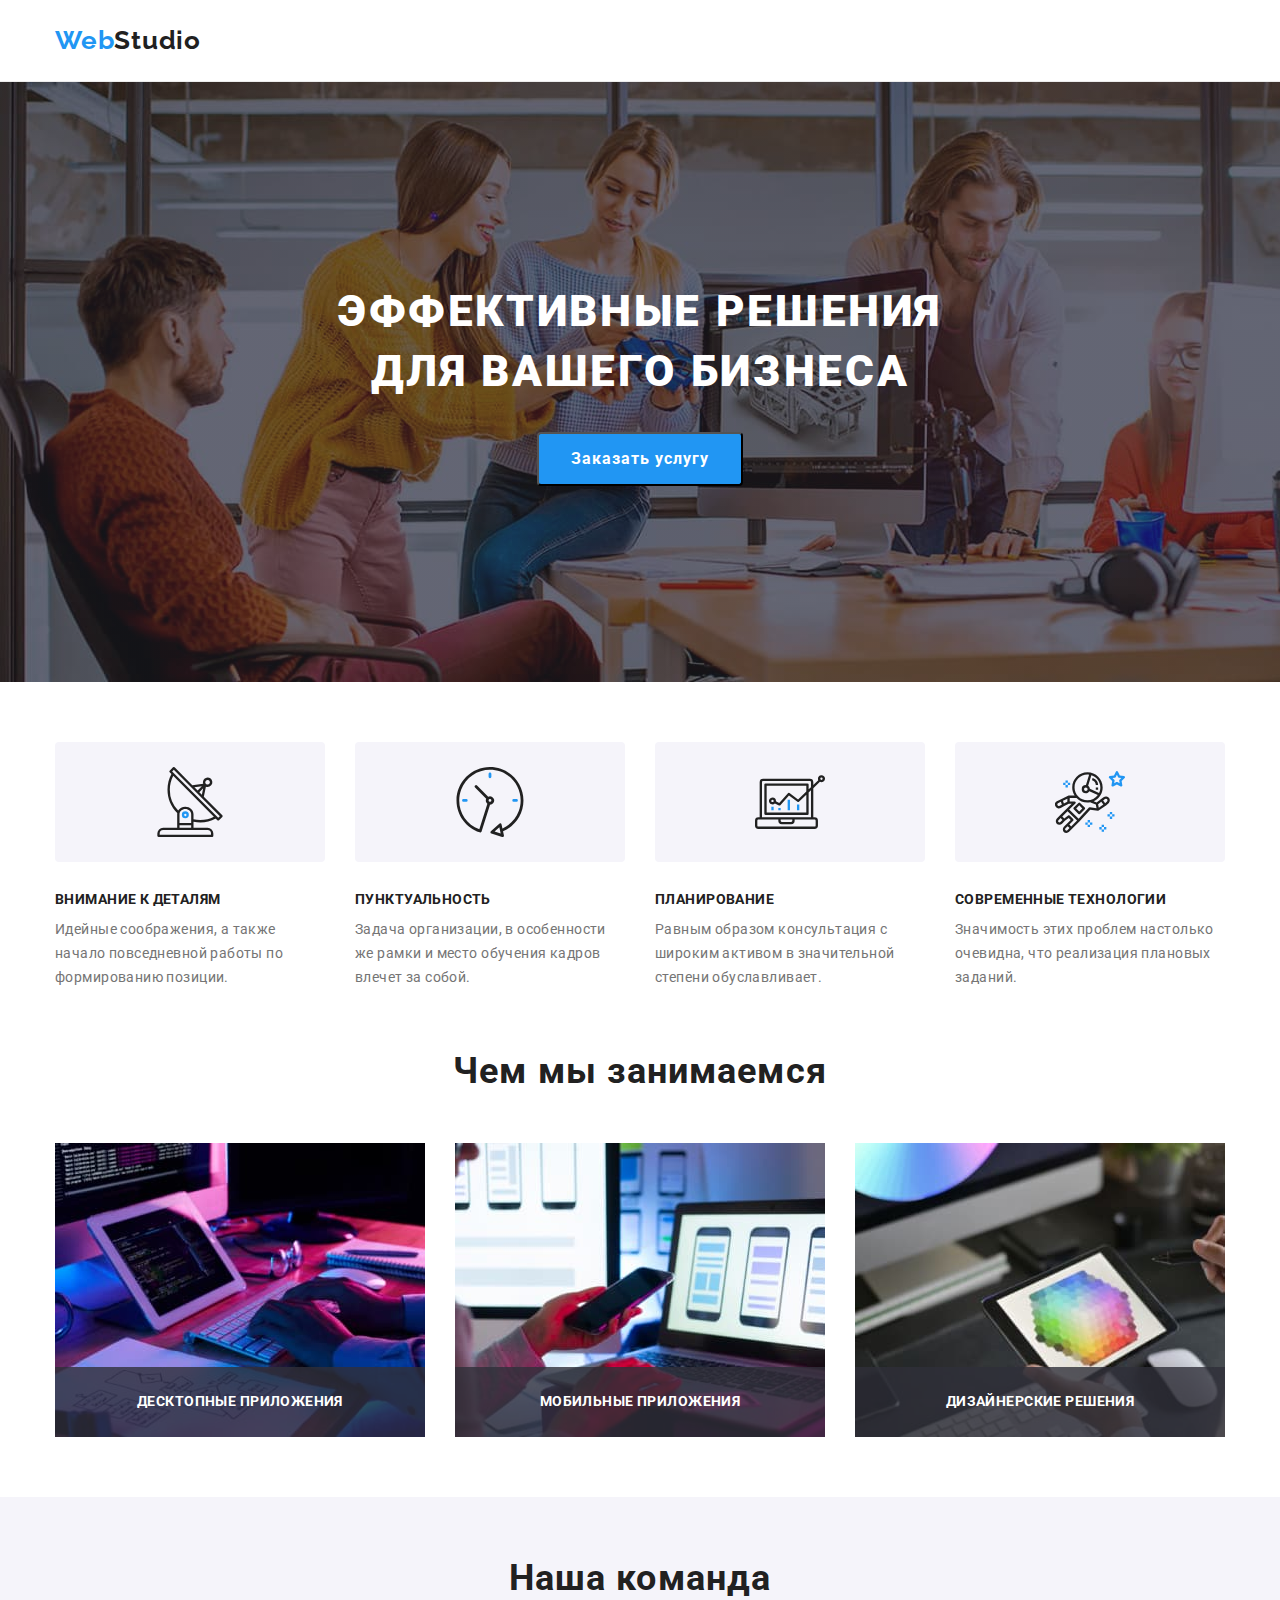
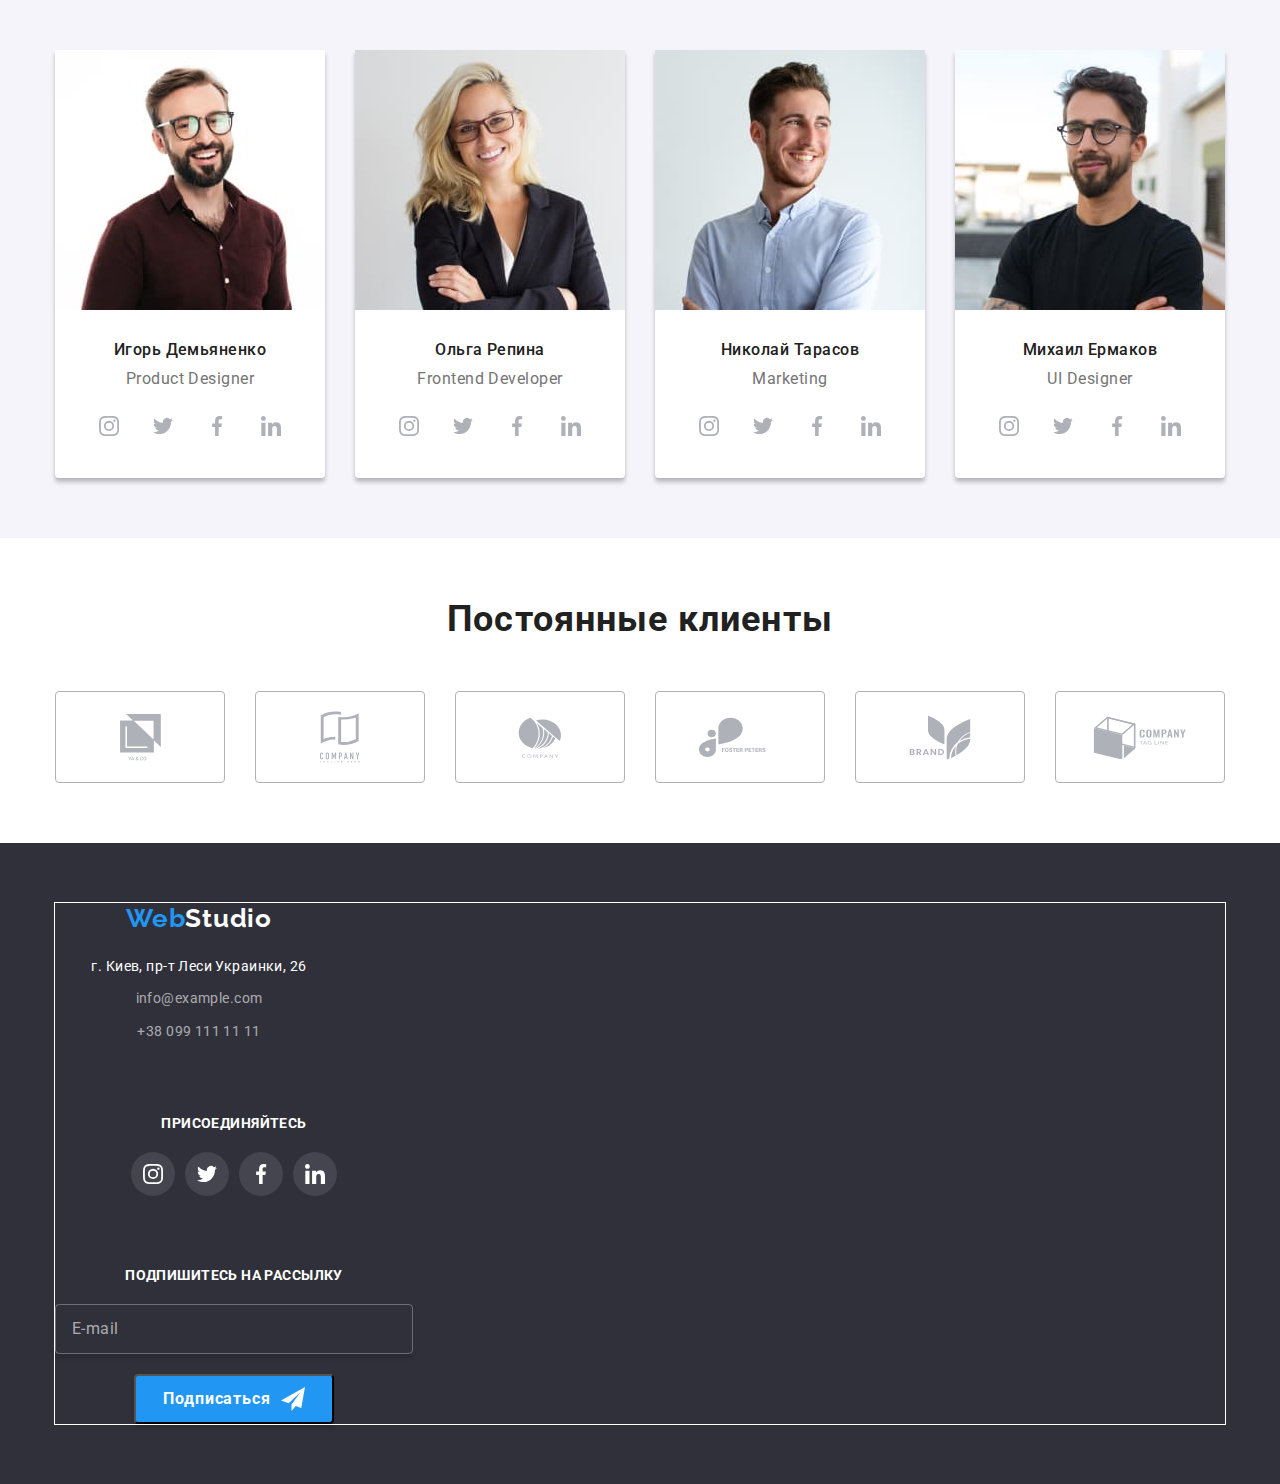
==== index.html @ e4aea71f "added mobile-first to index & modal, footer unfixed" ====
<!DOCTYPE html>
<html lang="en">

<head>
    <meta charset="UTF-8">
    <meta http-equiv="X-UA-Compatible" content="IE=edge">
    <meta name="viewport" content="width=device-width, initial-scale=1.0">
    <title>htmlcss38</title>
    <link rel="preconnect" href="https://fonts.gstatic.com">
    <link href="https://fonts.googleapis.com/css2?family=Raleway:wght@700&display=swap" rel="stylesheet">
    <link rel="preconnect" href="https://fonts.gstatic.com">
    <link href="https://fonts.googleapis.com/css2?family=Roboto:wght@400;500;700;900&display=swap" rel="stylesheet">
    <link rel="stylesheet"
        href="https://cdnjs.cloudflare.com/ajax/libs/modern-normalize/1.1.0/modern-normalize.min.css">
    <link rel="stylesheet" href="./css/main.min.css" />
</head>

<body class="pagebody">
    <!--Header-section-->
    <header class="header">
        <div class="container nav-section">
            <nav class="nav">
                <a href="" class="logo logo--header"><span class="logo--accent">Web</span>Studio</a>
                <!-- <ul class="site-nav">
                    <li class="site-nav__item"> <a href="./index.html" class="site-nav__link site-nav__link--current">Студия</a> </li>
                    <li class="site-nav__item"> <a href="./portfolio.html" class="site-nav__link">Портфолио</a> </li>
                    <li class="site-nav__item"> <a href="" class="site-nav__link">Контакты</a> </li>
                </ul> -->
            </nav>

            <!-- <ul class="head-contacts">
                <li class="head-contacts__item">
                    <a href="mailto:info@devstudio.com" class="head-contacts__link">
                        <svg class="head-contacts__icon" width="16" height="12">
                            <use href="./images/icons.svg#icon-mail"></use>
                        </svg>
                        info@devstudio.com</a>
                </li>

                <li class="head-contacts__item">
                    <a href="tel:+380961111111" class="head-contacts__link">
                        <svg class="head-contacts__icon" width="10" height="16">
                            <use href="./images/icons.svg#icon-smartphone"></use>
                        </svg>
                        +38 096 111 11 11</a>
                </li>
            </ul> -->
        </div>
    </header>

    <main>
        <!--Hero-section-->
        <section class="">
            <div class="hero">
                <div class="hero__overlay">
                    <div class="hero__content">
                        <h1 class="hero__title">Эффективные решения для вашего бизнеса</h1>
                        <button type="button" class="cursors hero__btn" data-modal-open>Заказать услугу</button>
                    </div>
                </div>
            </div>
        </section>

        <!-- Backdrop & Modal -->
        <div class="backdrop is-hidden" data-modal>
            <div class="modal">
                <button type="button" class="modal__btn-close cursors" atl="Close" data-modal-close>
                    <svg class="modal__icon-close" width="11" height="11">
                        <use href="./images/icons.svg#icon-close"></use>
                    </svg>
                </button>

                <form class="form">
                    <h3 class="form__title">Оставьте свои данные, мы вам перезвоним</h3>
                    
                    <div class="form__field">
                        <label for="name" class="form__label">Имя</label>
                        <div class="form__input-box">
                            <input type="text" class="form__input" name="name" id="name" />
                            <svg class="form__icon" width="18" height="18">
                                <use href="./images/icons.svg#person-black"></use>
                            </svg>
                        </div>
                    </div>
                    
                    <div class="form__field">
                        <label for="tel" class="form__label">Телефон</label>
                        <div class="form__input-box">
                            <input type="tel" class="form__input" name="tel" id="tel" />
                            <svg class="form__icon" width="18" height="18">
                                <use href="./images/icons.svg#phone-black"></use>
                            </svg>
                        </div>
                    </div>
                    
                    <div class="form__field">
                        <label for="mail" class="form__label">Почта</label>
                        <div class="form__input-box">
                            <input type="email" class="form__input" name="mail" id="mail" />
                            <svg class="form__icon" width="18" height="18">
                                <use href="./images/icons.svg#email-black"></use>
                            </svg>
                        </div> 
                    </div>

                    <div class="form__field">
                        <label for="comment" class="form__label">Комментарий</label>
                        <textarea name="comment" id="comment" class="form__comment-area" placeholder="Введите текст"></textarea>
                    </div>

                    
                    <label class="policy">
                        <input class="policy__checkbox" type="checkbox" name="agree">
                        <span class="policy__icon"></span>
                        <span>Соглашаюсь с рассылкой и принимаю</span>&nbsp;
                        <a href="" class="policy__link">Условия договора</a>
                    </label>
                    
                    
                    <button type="submit" class="form__btn-submit cursors">Отправить</button>
                </form>

            </div>
        </div>

        <!--Features-section-->
        <section class="section">
            <div class="container">
                <ul class="feature__list">

                    <li class="feature__item">
                        <div class="feature__pic">
                            <svg class="feature__icon">
                                <use href="./images/icons.svg#icon-antenna"></use>
                            </svg>
                        </div>
                        <div class="feature__content">
                            <h3 class="feature__title">Внимание к деталям</h3>
                            <p class="feature__text">Идейные соображения, а также начало повседневной работы по формированию
                                позиции.</p>
                        </div>
                    </li>

                    <li class="feature__item">
                        <div class="feature__pic">
                            <svg class="feature__icon">
                                <use href="./images/icons.svg#icon-clock"></use>
                            </svg>
                        </div>
                        <div class="feature__content">
                            <h3 class="feature__title">Пунктуальность</h3>
                            <p class="feature__text">Задача организации, в особенности же рамки и место обучения кадров влечет за
                                собой.</p>
                        </div>
                    </li>

                    <li class="feature__item">
                        <div class="feature__pic">
                            <svg class="feature__icon">
                                <use href="./images/icons.svg#icon-diagram"></use>
                            </svg>
                        </div>
                        <div class="feature__content">
                            <h3 class="feature__title">Планирование</h3>
                            <p class="feature__text">Равным образом консультация с широким активом в значительной степени
                                обуславливает.</p>
                        </div>
                    </li>

                    <li class="feature__item">
                        <div class="feature__pic">
                            <svg class="feature__icon">
                                <use href="./images/icons.svg#icon-astronaut"></use>
                            </svg>
                        </div>
                        <div class="feature__content">
                            <h3 class="feature__title">Современные технологии</h3>
                            <p class="feature__text">Значимость этих проблем настолько очевидна, что реализация плановых заданий.
                            </p>
                        </div>
                    </li>

                </ul>
            </div>
        </section>

        <!--Services-list-->
        <section class="section services__box">

            <div class="container">
                <h2 class="services__title">Чем мы занимаемся</h2>
                <ul class="services__list">

                    <li class="services__item">
                        <a href="" class="services__link">
                            <article class="services__card">
                                <div class="services__thumb cursors">
                                    <img src="./images/sq-service-1.jpg" alt="service-1" width="370" height="294" />
                                    <p class="services__label">Десктопные приложения</p>
                                </div>
                            </article>
                        </a>
                    </li>

                    <li class="services__item">
                        <a href="" class="services__link">
                            <article class="services__card">
                                <div class="services__thumb">
                                    <img src="./images/sq-service-2.jpg" alt="service-2" width="370" height="294" />
                                    <p class="services__label">Мобильные приложения</p>
                                </div>
                            </article>
                        </a>
                    </li>

                    <li class="services__item">
                        <a href="" class="services__link">
                            <article class="services__card">
                                <div class="services__thumb">
                                    <img src="./images/sq-service-3.jpg" alt="service-3" width="370" height="294" />
                                    <p class="services__label">Дизайнерские решения</p>
                                </div>
                            </article>
                        </a>
                    </li>

                </ul>
            </div>

        </section>

        <!--Our-team-section-->
        <section class="section team__box">

            <div class="container">
                <h2 class="team__title">Наша команда</h2>

                <ul class="team__list">

                    <li class="team__card">
                        <article class="team__article">
                            <div class="team__thumb">
                                <img src="./images/sq-i-demyanenko.jpg" alt="ihor-demyanenko" />
                            </div>

                            <div class="team__content">
                                <h3 class="team__worker-name">Игорь Демьяненко</h3>
                                <p class="team__worker-function">Product Designer</p>
                            </div>

                            <ul class="team__social">
                                <li class="team__social-item">
                                    <a href="" class="team__social-link">
                                        <svg class="team__social-icon">
                                            <use href="./images/icons.svg#icon-instagram"></use>
                                        </svg>
                                    </a>
                                </li>
                                <li class="team__social-item">
                                    <a href="" class="team__social-link">
                                        <svg class="team__social-icon">
                                            <use href="./images/icons.svg#icon-twitter"></use>
                                        </svg>
                                    </a>
                                </li>
                                <li class="team__social-item">
                                    <a href="" class="team__social-link">
                                        <svg class="team__social-icon">
                                            <use href="./images/icons.svg#icon-facebook"></use>
                                        </svg>
                                    </a>
                                </li>
                                <li class="team__social-item">
                                    <a href="" class="team__social-link">
                                        <svg class="team__social-icon">
                                            <use href="./images/icons.svg#icon-linkedin"></use>
                                        </svg>
                                    </a>
                                </li>
                            </ul>

                        </article>
                    </li>

                    <li class="team__card">
                        <article class="team__article">
                            <div class="team__thumb">
                                <img src="./images/sq-o-repyna.jpg" alt="olha-repyna"/>
                            </div>

                            <div class="team__content">
                                <h3 class="team__worker-name">Ольга Репина</h3>
                                <p class="team__worker-function">Frontend Developer</p>
                            </div>

                            <ul class="team__social">
                                <li class="team__social-item">
                                    <a href="" class="team__social-link">
                                        <svg class="team__social-icon">
                                            <use href="./images/icons.svg#icon-instagram"></use>
                                        </svg>
                                    </a>
                                </li>
                                <li class="team__social-item">
                                    <a href="" class="team__social-link">
                                        <svg class="team__social-icon">
                                            <use href="./images/icons.svg#icon-twitter"></use>
                                        </svg>
                                    </a>
                                </li>
                                <li class="team__social-item">
                                    <a href="" class="team__social-link">
                                        <svg class="team__social-icon">
                                            <use href="./images/icons.svg#icon-facebook"></use>
                                        </svg>
                                    </a>
                                </li>
                                <li class="team__social-item">
                                    <a href="" class="team__social-link">
                                        <svg class="team__social-icon">
                                            <use href="./images/icons.svg#icon-linkedin"></use>
                                        </svg>
                                    </a>
                                </li>
                            </ul>

                        </article>
                    </li>

                    <li class="team__card">
                        <article class="team__article">
                            <div class="team__thumb">
                                <img src="./images/sq-n-tarasov.jpg" alt="nikolay-tarasov"/>
                            </div>

                            <div class="team__content">
                                <h3 class="team__worker-name">Николай Тарасов</h3>
                                <p class="team__worker-function">Marketing</p>
                            </div>

                            <ul class="team__social">
                                <li class="team__social-item">
                                    <a href="" class="team__social-link">
                                        <svg class="team__social-icon">
                                            <use href="./images/icons.svg#icon-instagram"></use>
                                        </svg>
                                    </a>
                                </li>
                                <li class="team__social-item">
                                    <a href="" class="team__social-link">
                                        <svg class="team__social-icon">
                                            <use href="./images/icons.svg#icon-twitter"></use>
                                        </svg>
                                    </a>
                                </li>
                                <li class="team__social-item">
                                    <a href="" class="team__social-link">
                                        <svg class="team__social-icon">
                                            <use href="./images/icons.svg#icon-facebook"></use>
                                        </svg>
                                    </a>
                                </li>
                                <li class="team__social-item">
                                    <a href="" class="team__social-link">
                                        <svg class="team__social-icon">
                                            <use href="./images/icons.svg#icon-linkedin"></use>
                                        </svg>
                                    </a>
                                </li>
                            </ul>

                        </article>
                    </li>

                    <li class="team__card">
                        <article class="team__article">
                            <div class="team__thumb">
                                <img src="./images/sq-m-yermakov.jpg" alt="mikhail-yermakov"/>
                            </div>

                            <div class="team__content">
                                <h3 class="team__worker-name">Михаил Ермаков</h3>
                                <p class="team__worker-function">UI Designer</p>
                            </div>
                            <ul class="team__social">
                                <li class="team__social-item">
                                    <a href="" class="team__social-link">
                                        <svg class="team__social-icon">
                                            <use href="./images/icons.svg#icon-instagram"></use>
                                        </svg>
                                    </a>
                                </li>
                                <li class="team__social-item">
                                    <a href="" class="team__social-link">
                                        <svg class="team__social-icon">
                                            <use href="./images/icons.svg#icon-twitter"></use>
                                        </svg>
                                    </a>
                                </li>
                                <li class="team__social-item">
                                    <a href="" class="team__social-link">
                                        <svg class="team__social-icon">
                                            <use href="./images/icons.svg#icon-facebook"></use>
                                        </svg>
                                    </a>
                                </li>
                                <li class="team__social-item">
                                    <a href="" class="team__social-link">
                                        <svg class="team__social-icon">
                                            <use href="./images/icons.svg#icon-linkedin"></use>
                                        </svg>
                                    </a>
                                </li>
                            </ul>
                        </article>
                    </li>
                </ul>
            </div>

        </section>

        <!--Regular customers-->
        <section class="section">
            <div class="container">

                <h2 class="customers__title">Постоянные клиенты</h2>

                <ul class="customers">
                    <li class="customers__item">
                        <a href="" class="cursors customers__link">
                            <svg class="customers__icon" width="41" height="46.7">
                                <use href="./images/icons.svg#icon-client1"></use>
                            </svg>
                        </a>

                    </li>

                    <li class="customers__item">
                        <a href="" class="cursors customers__link">
                            <svg class="customers__icon" width="40" height="52">
                                <use href="./images/icons.svg#icon-client2"></use>
                            </svg>
                        </a>
                    </li>

                    <li class="customers__item">
                        <a href="" class="cursors customers__link">
                            <svg class="customers__icon" width="43.46" height="41.18">
                                <use href="./images/icons.svg#icon-client3"></use>
                            </svg>
                        </a>
                    </li>

                    <li class="customers__item">
                        <a href="" class="cursors customers__link">
                            <svg class="customers__icon" width="84.44" height="40.62">
                                <use href="./images/icons.svg#icon-client4"></use>
                            </svg>
                        </a>
                    </li>

                    <li class="customers__item">
                        <a href="" class="cursors customers__link">
                            <svg class="customers__icon" width="62.54" height="45.43">
                                <use href="./images/icons.svg#icon-client5"></use>
                            </svg>
                        </a>
                    </li>

                    <li class="customers__item">
                        <a href="" class="cursors customers__link">
                            <svg class="customers__icon" width="93.79" height="43.93">
                                <use href="./images/icons.svg#icon-client6"></use>
                            </svg>
                        </a>
                    </li>

                </ul>

            </div>
        </section>
    </main>

    <!--Footer-section-->
    <footer class="footer">

        <div class="container">
            <div class="footer__flex">

                <div class="footer__tablet-box">
                    <div class="footer__tablet-upper-box">
                        <div class="footer__flex-column first-column">
                            <a href="" class="logo logo--footer"><span class="logo--accent">Web</span>Studio</a>
                    
                            <!--Contact-information-->
                            <a href="">
                                <address class="first-column__item footer__link">г. Киев, пр-т Леси Украинки, 26</address>
                            </a>
                            <a href="mailto:info@example.com"
                                class="first-column__item footer__link footer__link--grey">info@example.com</a>
                            <a href="tel:+380991111111" class="first-column__item footer__link footer__link--grey">+38 099 111 11 11</a>
                        </div>
                    
                        <!--Join us-->
                        <div class="footer__flex-column join-us__box">
                    
                            <h3 class="join-us__title">Присоединяйтесь</h3>
                    
                            <ul class="join-us">
                                <li class="join-us__item">
                                    <a href="" class="join-us__link">
                                        <svg class="join-us__icon" width="20" height="20">
                                            <use href="./images/icons.svg#icon-instagram"></use>
                                        </svg>
                                    </a>
                                </li>
                                <li class="join-us__item">
                                    <a href="" class="join-us__link">
                                        <svg class="join-us__icon" width="20" height="20">
                                            <use href="./images/icons.svg#icon-twitter"></use>
                                        </svg>
                                    </a>
                                </li>
                                <li class="join-us__item">
                                    <a href="" class="join-us__link">
                                        <svg class="join-us__icon" width="20" height="20">
                                            <use href="./images/icons.svg#icon-facebook"></use>
                                        </svg>
                                    </a>
                                </li>
                                <li class="join-us__item">
                                    <a href="" class="join-us__link">
                                        <svg class="join-us__icon" width="20" height="20">
                                            <use href="./images/icons.svg#icon-linkedin"></use>
                                        </svg>
                                    </a>
                                </li>
                            </ul>
                        </div>
                    
                    </div>
                    <!--Subscribe-->
                    <div class="footer__flex-column subscribe__box">
                    
                        <h3 class="subscribe__title">Подпишитесь на рассылку</h3>
                    
                        <div class="subscribe__list">
                            <input type="email" class="subscribe__input" name="mail" id="mail" placeholder="E-mail" />
                            <button class="subscribe__btn cursors">
                                Подписаться
                                <svg class="subscribe__icon" width="24" height="24">
                                    <use href="./images/icons.svg#send"></use>
                                </svg>
                            </button>
                        </div>
                    
                    </div>
                </div>
                
            </div>

        </div>

    </footer>

    <script src="./modal.js"></script>
</body>

</html>
---- css/main.min.css ----
h1,h2,h3,p{margin:0;-webkit-user-select:none;-moz-user-select:none;-ms-user-select:none;user-select:none}a{text-decoration:none}ul{padding:0;margin:0;list-style:none}img{display:block;width:100%;height:auto}.pagebody{font-family:Roboto, sans-serif;background-color:#fff;color:#757575;margin:0 auto}.cursors{cursor:pointer}.container{padding:0 15px;margin:0 auto}@media screen and (min-width: 480px){.container{width:480px}}@media screen and (min-width: 768px){.container{width:768px}}@media screen and (min-width: 1200px){.container{width:1200px}}.section{padding:60px 0}.header{background-color:#fff;border-bottom:1px solid #ececec}.nav-section,.nav,.site-nav,.head_contacts{display:-webkit-box;display:-ms-flexbox;display:flex;-webkit-box-align:center;-ms-flex-align:center;align-items:center}.site-nav{margin-left:93px}.site-nav__item:not(:last-child){margin-right:50px}.site-nav__link{display:block;padding-top:32px;padding-bottom:32px;color:#212121;font-style:normal;font-weight:500;font-size:14px;line-height:1.14;letter-spacing:0.02em;text-decoration:none;-webkit-transition-property:color;transition-property:color;-webkit-transition-duration:250ms;transition-duration:250ms;-webkit-transition-timing-function:cubic-bezier(0.4, 0, 0.2, 1);transition-timing-function:cubic-bezier(0.4, 0, 0.2, 1)}.site-nav__link:hover,.site-nav__link:focus{color:#2196f3}.site-nav__link--current{position:relative;color:#2196f3}.site-nav__link--current::after{position:absolute;bottom:-3px;content:"";display:block;width:100%;height:4px;border-radius:2px;-webkit-box-shadow:0px 4px 4px rgba(0,0,0,0.25);box-shadow:0px 4px 4px rgba(0,0,0,0.25);background:#2196f3}.head-contacts{display:-webkit-box;display:-ms-flexbox;display:flex;-webkit-box-align:center;-ms-flex-align:center;align-items:center;margin:0 0 0 auto;padding:0}.head-contacts__item:not(:first-child){margin-left:50px}.head-contacts__link{display:block;padding-top:32px;padding-bottom:32px;border:0;font-style:normal;font-weight:500;font-size:14px;line-height:1.14;letter-spacing:0.02em;text-decoration:none;background-color:#fff;color:#757575;-webkit-transition-property:color;transition-property:color;-webkit-transition-duration:250ms;transition-duration:250ms;-webkit-transition-timing-function:cubic-bezier(0.4, 0, 0.2, 1);transition-timing-function:cubic-bezier(0.4, 0, 0.2, 1)}.head-contacts__link:hover,.head-contacts__link:focus{color:#2196f3}.head-contacts__icon{display:inline-block;fill:currentColor;margin-right:10px}.footer{padding-top:60px;padding-bottom:60px;background-color:#2f303a}.footer__flex{outline:1px solid white;display:-webkit-box;display:-ms-flexbox;display:flex;text-align:center}@media screen and (max-width: 767px){.footer__flex{-webkit-box-orient:vertical;-webkit-box-direction:normal;-ms-flex-direction:column;flex-direction:column}}@media screen and (min-width: 1200px){.footer__flex-column:first-child{margin-right:70px}}@media screen and (min-width: 768px) and (max-width: 1199px){.footer__tablet-box{display:-webkit-box;display:-ms-flexbox;display:flex;-webkit-box-orient:vertical;-webkit-box-direction:normal;-ms-flex-direction:column;flex-direction:column;outline:1px solid pink}}@media screen and (min-width: 768px) and (max-width: 1199px){.footer__tablet-upper-box{display:-webkit-box;display:-ms-flexbox;display:flex;outline:1px solid lightblue}}.first-column{display:-webkit-box;display:-ms-flexbox;display:flex;-webkit-box-orient:vertical;-webkit-box-direction:normal;-ms-flex-direction:column;flex-direction:column;margin-bottom:60px}.first-column__item:not(:first-child){margin-top:9px}@media screen and (min-width: 768px) and (max-width: 1199px){.first-column{margin-left:76px;margin-right:165px}}.footer__link{display:block;font-style:normal;font-weight:normal;font-size:14px;line-height:1.7;letter-spacing:0.03em;text-decoration:none;color:#fff;-webkit-transition-property:color;transition-property:color;-webkit-transition-duration:250ms;transition-duration:250ms;-webkit-transition-timing-function:cubic-bezier(0.4, 0, 0.2, 1);transition-timing-function:cubic-bezier(0.4, 0, 0.2, 1)}.footer__link--grey{color:rgba(255,255,255,0.6)}.footer__link:hover,.footer__link:focus{color:#2196f3}.join-us__title,.subscribe__title{font-style:normal;font-weight:bold;font-size:14px;line-height:1.14;letter-spacing:0.03em;text-transform:uppercase;padding-top:12px;margin-bottom:20px;color:#fff}.join-us{display:-webkit-box;display:-ms-flexbox;display:flex;-webkit-box-pack:center;-ms-flex-pack:center;justify-content:center;-webkit-box-align:center;-ms-flex-align:center;align-items:center;margin-bottom:60px}.join-us__item:not(:last-child){margin-right:10px}.join-us__link{display:-webkit-box;display:-ms-flexbox;display:flex;-webkit-box-pack:center;-ms-flex-pack:center;justify-content:center;-webkit-box-align:center;-ms-flex-align:center;align-items:center;width:44px;height:44px;border-radius:50%;color:#afb1b8;background:rgba(255,255,255,0.1);-webkit-transition-property:background-color;transition-property:background-color;-webkit-transition-duration:250ms;transition-duration:250ms;-webkit-transition-timing-function:cubic-bezier(0.4, 0, 0.2, 1);transition-timing-function:cubic-bezier(0.4, 0, 0.2, 1)}.join-us__link:hover,.join-us__link:focus{background-color:#2196f3}.join-us__icon{display:-webkit-box;display:-ms-flexbox;display:flex;-webkit-box-pack:center;-ms-flex-pack:center;justify-content:center;-webkit-box-align:center;-ms-flex-align:center;align-items:center;padding:0;fill:#fff}.subscribe__box{padding:0;display:-webkit-box;display:-ms-flexbox;display:flex;-webkit-box-orient:vertical;-webkit-box-direction:normal;-ms-flex-direction:column;flex-direction:column;-webkit-box-align:center;-ms-flex-align:center;align-items:center}@media screen and (min-width: 1200px){.subscribe__box{margin-right:auto}}.subscribe__list{display:-webkit-box;display:-ms-flexbox;display:flex;-webkit-box-orient:vertical;-webkit-box-direction:normal;-ms-flex-direction:column;flex-direction:column}.subscribe__input{display:-webkit-box;display:-ms-flexbox;display:flex;-webkit-box-align:center;-ms-flex-align:center;align-items:center;padding:0 16px;width:450px;height:50px;font-size:16px;line-height:1.25;letter-spacing:0.03em;color:rgba(255,255,255,0.6);border:1px solid rgba(255,255,255,0.3);-webkit-box-shadow:0px 4px 4px rgba(0,0,0,0.15);box-shadow:0px 4px 4px rgba(0,0,0,0.15);border-radius:4px;background-color:transparent;margin-bottom:20px}@media screen and (min-width: 1200px){.subscribe__input{width:358px}}.subscribe__input::-webkit-input-placeholder{font-size:16px;line-height:1.25;letter-spacing:0.03em;color:rgba(255,255,255,0.6)}.subscribe__input:-ms-input-placeholder{font-size:16px;line-height:1.25;letter-spacing:0.03em;color:rgba(255,255,255,0.6)}.subscribe__input::-ms-input-placeholder{font-size:16px;line-height:1.25;letter-spacing:0.03em;color:rgba(255,255,255,0.6)}.subscribe__input::placeholder{font-size:16px;line-height:1.25;letter-spacing:0.03em;color:rgba(255,255,255,0.6)}.subscribe__btn{display:-webkit-box;display:-ms-flexbox;display:flex;-webkit-box-pack:center;-ms-flex-pack:center;justify-content:center;-webkit-box-align:center;-ms-flex-align:center;align-items:center;margin:0 auto;width:200px;height:50px;font-weight:bold;font-size:16px;line-height:1.9;letter-spacing:0.06em;-webkit-box-shadow:0px 4px 4px rgba(0,0,0,0.15);box-shadow:0px 4px 4px rgba(0,0,0,0.15);border-radius:4px;color:#fff;background-color:#2196f3}.subscribe__icon{margin-left:10px;fill:currentColor}.logo{display:block;font-family:Raleway;font-style:normal;font-weight:bold;font-size:26px;line-height:1.2;letter-spacing:0.03em;text-decoration:none}.logo--accent{color:#2196f3}.logo--header{padding:25px 0;color:#212121}.logo--footer{margin-bottom:20px;color:#fff}.hero{padding:200px, 0;text-align:center}.hero__overlay{max-width:1600px;height:600px;margin-left:auto;margin-right:auto;background-size:contain;background:#c4c4c4;background-image:-webkit-gradient(linear, left top, right top, from(rgba(47,48,58,0.4)), to(rgba(47,48,58,0.4))),url("../images/sq-hero.jpg");background-image:linear-gradient(to right, rgba(47,48,58,0.4), rgba(47,48,58,0.4)),url("../images/sq-hero.jpg")}.hero__content{padding:200px 0}.hero__title{margin-bottom:30px;margin-left:auto;margin-right:auto;width:696px;font-style:normal;font-weight:900;font-size:44px;line-height:1.36;text-align:center;letter-spacing:0.06em;text-transform:uppercase;color:#fff}.hero__btn{padding:10px 32px;font-style:normal;font-weight:bold;font-size:16px;line-height:1.9;letter-spacing:0.06em;border-radius:4px;background-color:#2196f3;color:#fff;-webkit-transition-property:background-color;transition-property:background-color;-webkit-transition-duration:250ms;transition-duration:250ms;-webkit-transition-timing-function:cubic-bezier(0.4, 0, 0.2, 1);transition-timing-function:cubic-bezier(0.4, 0, 0.2, 1)}.hero__btn:hover,.hero__btn:focus{background-color:#188ce8}.backdrop{position:fixed;z-index:2;width:100vw;height:100vh;top:0;left:0;background-color:rgba(0,0,0,0.2);opacity:1;visibility:visible;-webkit-transition-property:opacity;transition-property:opacity;-webkit-transition-duration:250ms;transition-duration:250ms;-webkit-transition-timing-function:cubic-bezier(0.4, 0, 0.2, 1);transition-timing-function:cubic-bezier(0.4, 0, 0.2, 1)}.backdrop.is-hidden{opacity:0;visibility:hidden;pointer-events:none}.modal{position:absolute;top:50%;left:50%;width:450px;height:609px;-webkit-box-shadow:0px 1px 3px rgba(0,0,0,0.12),0px 1px 1px rgba(0,0,0,0.14),0px 2px 1px rgba(0,0,0,0.2);box-shadow:0px 1px 3px rgba(0,0,0,0.12),0px 1px 1px rgba(0,0,0,0.14),0px 2px 1px rgba(0,0,0,0.2);border-radius:4px;background-color:#fff;visibility:visible;-webkit-transform:translate(-50%, -50%) scale(1);transform:translate(-50%, -50%) scale(1);-webkit-transition-property:-webkit-transform;transition-property:-webkit-transform;transition-property:transform;transition-property:transform, -webkit-transform;-webkit-transition-duration:250ms;transition-duration:250ms;-webkit-transition-timing-function:cubic-bezier(0.4, 0, 0.2, 1);transition-timing-function:cubic-bezier(0.4, 0, 0.2, 1)}@media screen and (min-width: 1200px){.modal{width:528px;height:581px}}.backdrop.is-hidden .modal{-webkit-transform:translate(-50%, -50%) scale(0.4);transform:translate(-50%, -50%) scale(0.4)}.modal__btn-close{position:absolute;top:0;right:0;display:-webkit-box;display:-ms-flexbox;display:flex;-webkit-box-pack:center;-ms-flex-pack:center;justify-content:center;-webkit-box-align:center;-ms-flex-align:center;align-items:center;margin:8px;padding:0;width:30px;height:30px;border-radius:50%;border:1px solid rgba(0,0,0,0.1);background-color:#fff;-webkit-transition-property:color;transition-property:color;-webkit-transition-duration:250ms;transition-duration:250ms;-webkit-transition-timing-function:cubic-bezier(0.4, 0, 0.2, 1);transition-timing-function:cubic-bezier(0.4, 0, 0.2, 1)}.modal__btn-close:hover,.modal__btn-close:focus{color:#2196f3}.modal__icon-close{position:absolute;top:50%;left:50%;-webkit-transform:translate(-50%, -50%);transform:translate(-50%, -50%);padding:0;fill:currentColor}.form{padding:40px}.form__title{margin-bottom:12px;font-weight:bold;font-size:20px;line-height:1.15;text-align:center;letter-spacing:0.03em;color:#212121}.form__field{margin-bottom:10px;display:-webkit-box;display:-ms-flexbox;display:flex;-webkit-box-orient:vertical;-webkit-box-direction:normal;-ms-flex-direction:column;flex-direction:column}.form__label{margin-bottom:4px;font-size:12px;line-height:1.2;letter-spacing:0.01em;color:#757575}.form__input-box{position:relative;display:-webkit-box;display:-ms-flexbox;display:flex;-webkit-box-pack:start;-ms-flex-pack:start;justify-content:start;-webkit-box-align:center;-ms-flex-align:center;align-items:center}.form__input{height:40px;width:100%;cursor:pointer;padding-left:42px;border:1px solid rgba(33,33,33,0.2);border-radius:4px;-webkit-transition-property:border;transition-property:border;-webkit-transition-duration:250ms;transition-duration:250ms;-webkit-transition-timing-function:cubic-bezier(0.4, 0, 0.2, 1);transition-timing-function:cubic-bezier(0.4, 0, 0.2, 1)}.form__input:focus,.form__input:hover{outline:none;border:1px solid #2196f3}.form__icon{position:absolute;left:12px;fill:#212121;-webkit-transition-property:fill;transition-property:fill;-webkit-transition-duration:250ms;transition-duration:250ms;-webkit-transition-timing-function:cubic-bezier(0.4, 0, 0.2, 1);transition-timing-function:cubic-bezier(0.4, 0, 0.2, 1)}.form__input:hover+.form__icon,.form__input:focus+.form__icon{fill:#2196f3}.form__comment-area{resize:none;width:100%;height:120px;padding:12px 16px;cursor:pointer;border:1px solid rgba(33,33,33,0.2);border-radius:4px;-webkit-transition-property:border;transition-property:border;-webkit-transition-duration:250ms;transition-duration:250ms;-webkit-transition-timing-function:cubic-bezier(0.4, 0, 0.2, 1);transition-timing-function:cubic-bezier(0.4, 0, 0.2, 1)}.form__comment-area::-webkit-input-placeholder{font-size:14px;line-height:1.2;letter-spacing:0.01em;color:rgba(117,117,117,0.5)}.form__comment-area:-ms-input-placeholder{font-size:14px;line-height:1.2;letter-spacing:0.01em;color:rgba(117,117,117,0.5)}.form__comment-area::-ms-input-placeholder{font-size:14px;line-height:1.2;letter-spacing:0.01em;color:rgba(117,117,117,0.5)}.form__comment-area::placeholder{font-size:14px;line-height:1.2;letter-spacing:0.01em;color:rgba(117,117,117,0.5)}.form__comment-area:hover,.form__comment-area:focus{outline:none;border:1px solid #2196f3}.policy{margin-top:20px;display:-webkit-box;display:-ms-flexbox;display:flex;-webkit-box-pack:center;-ms-flex-pack:center;justify-content:center;-webkit-box-align:center;-ms-flex-align:center;align-items:center;font-size:12px;line-height:1.2;letter-spacing:0.03em;padding:0;color:#757575}@media screen and (min-width: 1200px){.policy{font-size:14px;line-height:1.7}}.policy__link{text-decoration:underline;color:#2196f3}.policy__checkbox{-webkit-appearance:none;-moz-appearance:none;appearance:none}.policy__icon{display:inline-block;width:16px;height:15px;margin-right:7px;background-image:url("../images/check-empty.svg")}.policy__checkbox:checked+.policy__icon{width:16px;height:15px;background:#2196f3;border-radius:2px;background-image:url("../images/check-full.svg");background-size:contain}.form__btn-submit{display:-webkit-box;display:-ms-flexbox;display:flex;-webkit-box-pack:center;-ms-flex-pack:center;justify-content:center;-webkit-box-align:center;-ms-flex-align:center;align-items:center;margin:30px auto 0 auto;width:200px;height:50px;font-weight:bold;font-size:16px;line-height:1.9;letter-spacing:0.06em;color:#fff;background:#2196f3;-webkit-box-shadow:0px 4px 4px rgba(0,0,0,0.15);box-shadow:0px 4px 4px rgba(0,0,0,0.15);border-radius:4px}.feature__list{padding:0;margin:-15px}@media screen and (min-width: 768px){.feature__list{display:-webkit-box;display:-ms-flexbox;display:flex;-ms-flex-wrap:wrap;flex-wrap:wrap}}.feature__item{display:block;margin:15px}@media screen and (min-width: 768px){.feature__item{width:calc((100% - 2 * 30px) / 2)}}@media screen and (min-width: 1200px){.feature__item{width:calc((100% - 4 * 30px) / 4)}}.feature__pic{display:-webkit-box;display:-ms-flexbox;display:flex;-webkit-box-pack:center;-ms-flex-pack:center;justify-content:center;-webkit-box-align:center;-ms-flex-align:center;align-items:center;width:100%;height:120px;margin-bottom:30px;background:#f5f4fa;border-radius:4px}.feature__icon{width:70px;height:70px}.feature__title{margin-bottom:10px;font-style:normal;font-weight:bold;font-size:14px;line-height:1.14;letter-spacing:0.03em;text-transform:uppercase;color:#212121}.feature__text{font-style:normal;font-weight:normal;font-size:14px;line-height:1.7;letter-spacing:0.03em}.services__box{padding-top:0}.services__title{margin-bottom:50px;font-style:normal;font-weight:bold;font-size:36px;line-height:1.2;letter-spacing:0.03em;text-align:center;color:#212121}.services__list{padding:0;display:-webkit-box;display:-ms-flexbox;display:flex}.services__item:not(:last-child){margin-right:30px}.services__thumb{position:relative}.services__label{position:absolute;display:-webkit-box;display:-ms-flexbox;display:flex;-webkit-box-pack:center;-ms-flex-pack:center;justify-content:center;text-align:center;padding:27px;height:70px;width:100%;bottom:0;right:0;font-weight:bold;font-size:14px;line-height:1.14;letter-spacing:0.03em;text-transform:uppercase;color:#fff;background-color:rgba(47,48,58,0.8)}.team__box{background-color:#f5f4fa}.team__title{margin-bottom:50px;font-style:normal;font-weight:bold;font-size:36px;line-height:1.2;letter-spacing:0.03em;color:#212121;text-align:center}.team__list{padding:0;margin:-15px}@media screen and (min-width: 768px){.team__list{display:-webkit-box;display:-ms-flexbox;display:flex;-ms-flex-wrap:wrap;flex-wrap:wrap}}.team__card{margin:15px;background-color:#fff;-webkit-box-shadow:0px 1px 3px rgba(0,0,0,0.12),0px 1px 1px rgba(0,0,0,0.14),0px 2px 1px rgba(0,0,0,0.2);box-shadow:0px 1px 3px rgba(0,0,0,0.12),0px 1px 1px rgba(0,0,0,0.14),0px 2px 1px rgba(0,0,0,0.2);border-bottom-left-radius:4px;border-bottom-right-radius:4px;-webkit-box-shadow:0px 4px 4px 0px #00000040;box-shadow:0px 4px 4px 0px #00000040}@media screen and (min-width: 768px){.team__card{width:calc((100% - 2 * 30px) / 2)}}@media screen and (min-width: 1200px){.team__card{width:calc((100% - 4 * 30px) / 4)}}.team__content{padding:30px 0 0 0}.team__worker-name{margin-bottom:10px;font-style:normal;font-weight:500;font-size:16px;line-height:1.2;letter-spacing:0.03em;text-align:center;color:#212121}.team__worker-function{font-style:normal;font-weight:normal;font-size:16px;line-height:1.2;letter-spacing:0.03em;text-align:center}.team__social{display:-webkit-box;display:-ms-flexbox;display:flex;-webkit-box-pack:center;-ms-flex-pack:center;justify-content:center;-webkit-box-align:center;-ms-flex-align:center;align-items:center;padding:16px 0 30px 0}.team__social-item:not(:last-child){margin-right:10px}.team__social-link{display:-webkit-box;display:-ms-flexbox;display:flex;-webkit-box-pack:center;-ms-flex-pack:center;justify-content:center;-webkit-box-align:center;-ms-flex-align:center;align-items:center;width:44px;height:44px;border-radius:50%;color:#afb1b8;-webkit-transition-property:background-color, color;transition-property:background-color, color;-webkit-transition-duration:250ms;transition-duration:250ms;-webkit-transition-timing-function:cubic-bezier(0.4, 0, 0.2, 1);transition-timing-function:cubic-bezier(0.4, 0, 0.2, 1)}.team__social-link:hover,.team__social-link:focus{background-color:#2196f3;color:#fff}.team__social-icon{display:-webkit-box;display:-ms-flexbox;display:flex;-webkit-box-pack:center;-ms-flex-pack:center;justify-content:center;-webkit-box-align:center;-ms-flex-align:center;align-items:center;padding:0;width:20px;height:20px;fill:currentColor}.customers__title{margin-bottom:50px;font-style:normal;font-weight:bold;font-size:36px;line-height:1.2;letter-spacing:0.03em;color:#212121;text-align:center}.customers{padding:0;display:-webkit-box;display:-ms-flexbox;display:flex;-ms-flex-wrap:wrap;flex-wrap:wrap;-webkit-box-pack:center;-ms-flex-pack:center;justify-content:center;-webkit-box-align:center;-ms-flex-align:center;align-items:center;margin:-15px}.customers__item{margin:15px;width:calc((100% - 2 * 30px) / 2)}@media screen and (min-width: 768px){.customers__item{width:calc((100% - 3 * 30px) / 3)}}@media screen and (min-width: 1200px){.customers__item{width:calc((100% - 6 * 30px) / 6)}}.customers__link{height:92px;display:-webkit-box;display:-ms-flexbox;display:flex;-webkit-box-pack:center;-ms-flex-pack:center;justify-content:center;-webkit-box-align:center;-ms-flex-align:center;align-items:center;border:1px solid #afb1b8;color:#afb1b8;border-radius:4px;-webkit-transition-property:border-color, color;transition-property:border-color, color;-webkit-transition-duration:250ms;transition-duration:250ms;-webkit-transition-timing-function:cubic-bezier(0.4, 0, 0.2, 1);transition-timing-function:cubic-bezier(0.4, 0, 0.2, 1)}.customers__link:hover,.customers__link:focus{border-color:#2196f3;color:#2196f3}.customers__icon{display:-webkit-box;display:-ms-flexbox;display:flex;-webkit-box-pack:center;-ms-flex-pack:center;justify-content:center;-webkit-box-align:center;-ms-flex-align:center;align-items:center;fill:currentColor}.button-menu{display:-webkit-box;display:-ms-flexbox;display:flex;-webkit-box-pack:center;-ms-flex-pack:center;justify-content:center;margin-bottom:50px}.button-menu__item:not(:last-child){margin-right:8px}.button-menu__btn{padding:6px 22px;font-family:inherit;font-style:normal;font-weight:500;font-size:16px;line-height:1.6;letter-spacing:0.03em;border-radius:4px;border:1px solid transparent;color:#212121;background-color:#f5f4fa;-webkit-transition-property:color, background-color, -webkit-box-shadow;transition-property:color, background-color, -webkit-box-shadow;transition-property:color, background-color, box-shadow;transition-property:color, background-color, box-shadow, -webkit-box-shadow;-webkit-transition-duration:250ms;transition-duration:250ms;-webkit-transition-timing-function:cubic-bezier(0.4, 0, 0.2, 1);transition-timing-function:cubic-bezier(0.4, 0, 0.2, 1)}.button-menu__btn:hover,.button-menu__btn:focus{color:#fff;background-color:#2196f3;-webkit-box-shadow:0px 4px 4px rgba(0,0,0,0.25);box-shadow:0px 4px 4px rgba(0,0,0,0.25)}.card-menu__list{padding:0;display:-webkit-box;display:-ms-flexbox;display:flex;-ms-flex-wrap:wrap;flex-wrap:wrap}.card-menu__card{margin-bottom:30px;margin-right:30px;background-color:#fff}.card-menu__card:nth-child(3n){margin-right:0}.card-menu__card:nth-last-child(-n+3){margin-bottom:0}.card-menu__link{display:block;-webkit-transition-property:-webkit-box-shadow;transition-property:-webkit-box-shadow;transition-property:box-shadow;transition-property:box-shadow, -webkit-box-shadow;-webkit-transition-duration:250ms;transition-duration:250ms;-webkit-transition-timing-function:cubic-bezier(0.4, 0, 0.2, 1);transition-timing-function:cubic-bezier(0.4, 0, 0.2, 1)}.card-menu__link:hover,.card-menu__link:focus{-webkit-box-shadow:0px 1px 1px rgba(0,0,0,0.12),0px 4px 4px rgba(0,0,0,0.06),1px 4px 6px rgba(0,0,0,0.16);box-shadow:0px 1px 1px rgba(0,0,0,0.12),0px 4px 4px rgba(0,0,0,0.06),1px 4px 6px rgba(0,0,0,0.16)}.card-menu__thumb{position:relative;display:-webkit-box;display:-ms-flexbox;display:flex;-webkit-box-pack:center;-ms-flex-pack:center;justify-content:center;overflow:hidden}.card-menu__overlay{position:absolute;top:0;left:0;width:100%;height:100%;background-color:rgba(33,150,243,0.9);-webkit-transform:translateY(100%);transform:translateY(100%);-webkit-transition-property:-webkit-transform;transition-property:-webkit-transform;transition-property:transform;transition-property:transform, -webkit-transform;-webkit-transition-duration:250ms;transition-duration:250ms;-webkit-transition-timing-function:cubic-bezier(0.4, 0, 0.2, 1);transition-timing-function:cubic-bezier(0.4, 0, 0.2, 1)}.card-menu__link:hover .card-menu__overlay,.card-menu__link:focus .card-menu__overlay{-webkit-transform:translateX(0);transform:translateX(0)}.card-menu__hover-description{position:absolute;display:-webkit-box;display:-ms-flexbox;display:flex;-webkit-box-pack:center;-ms-flex-pack:center;justify-content:center;-webkit-box-align:center;-ms-flex-align:center;align-items:center;top:50%;left:50%;-webkit-transform:translate(-50%, -50%);transform:translate(-50%, -50%);width:100%;height:100%;padding:24px;font-size:18px;line-height:1.6;letter-spacing:0.03em;color:#fff;opacity:1}.card-menu__card-content{padding:20px 24px;border-left:1px solid #eeeeee;border-bottom:1px solid #eeeeee;border-right:1px solid #eeeeee}.card-menu__card-title{margin-bottom:4px;font-style:normal;font-weight:bold;font-size:18px;line-height:2;letter-spacing:0.06em;color:#212121}.card-menu__card-description{font-style:normal;font-weight:normal;font-size:16px;line-height:1.9;letter-spacing:0.03em;color:#757575}
/*# sourceMappingURL=main.min.css.map */
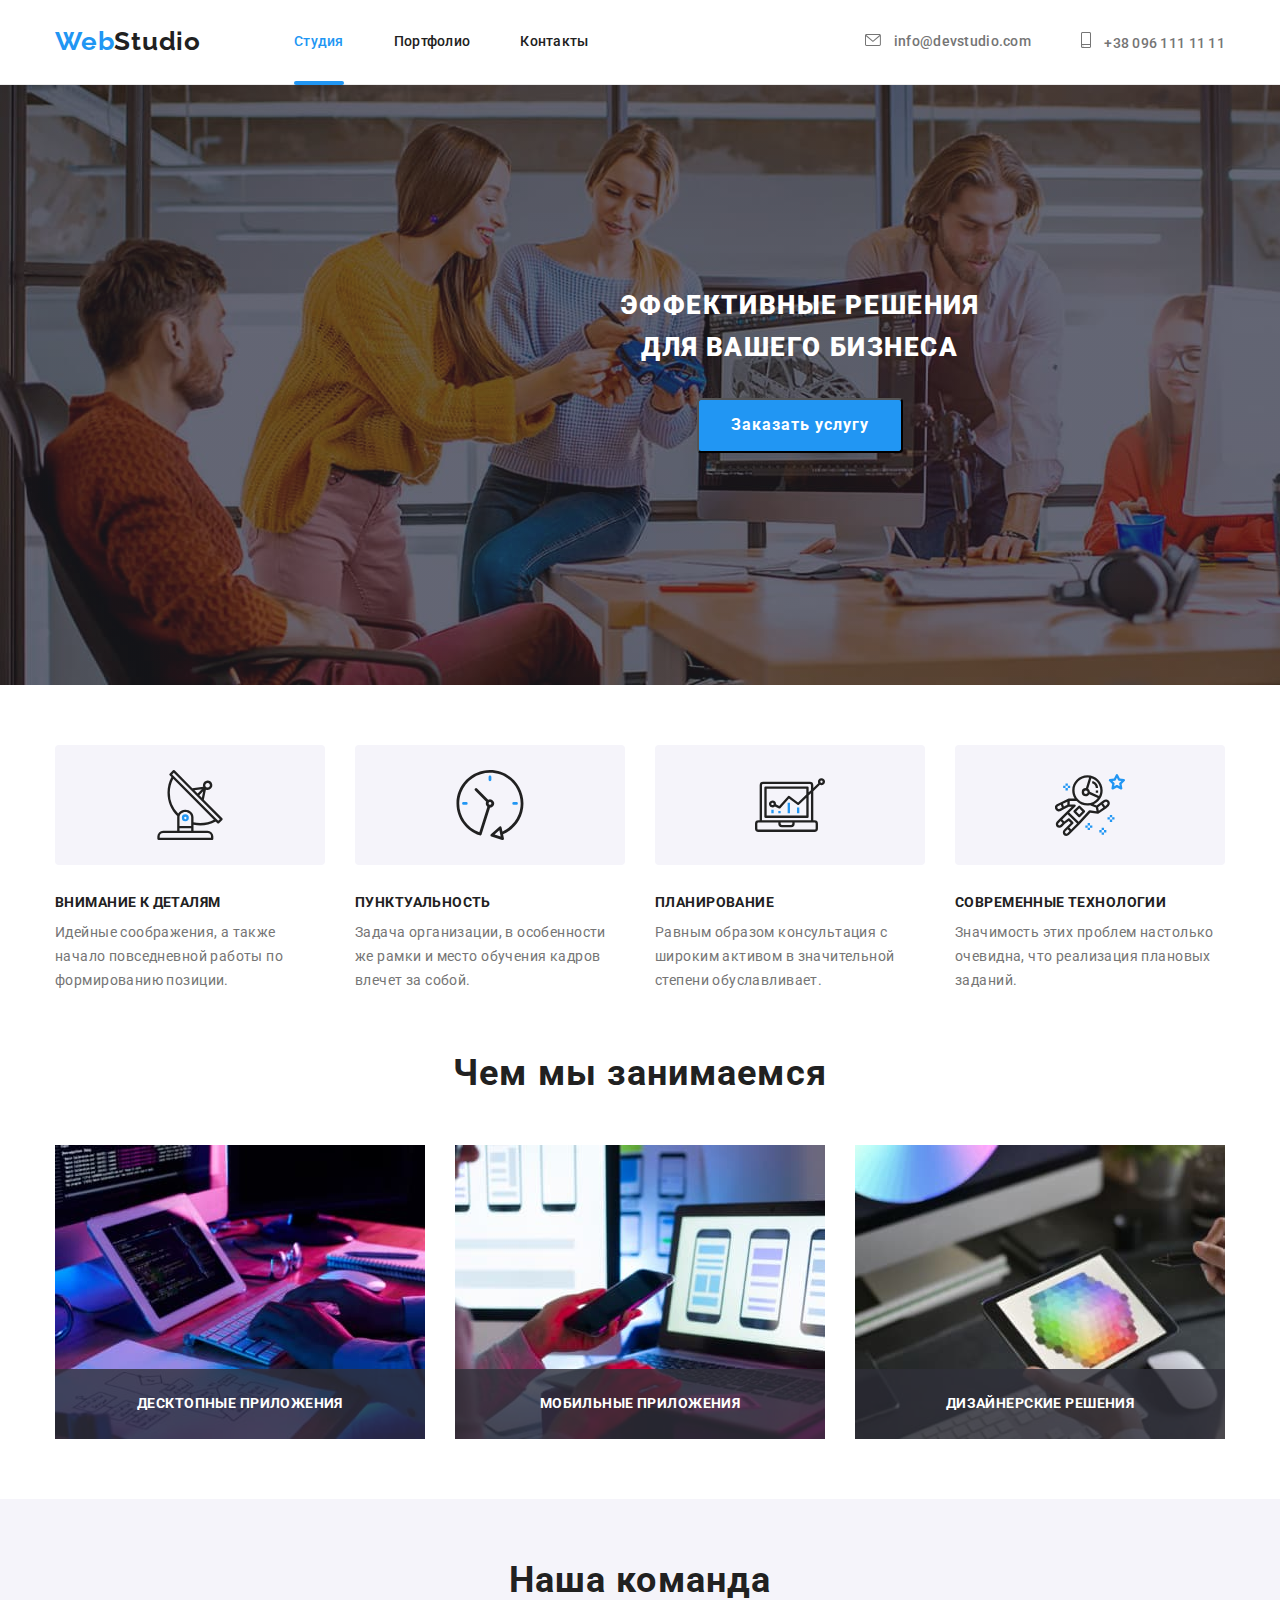
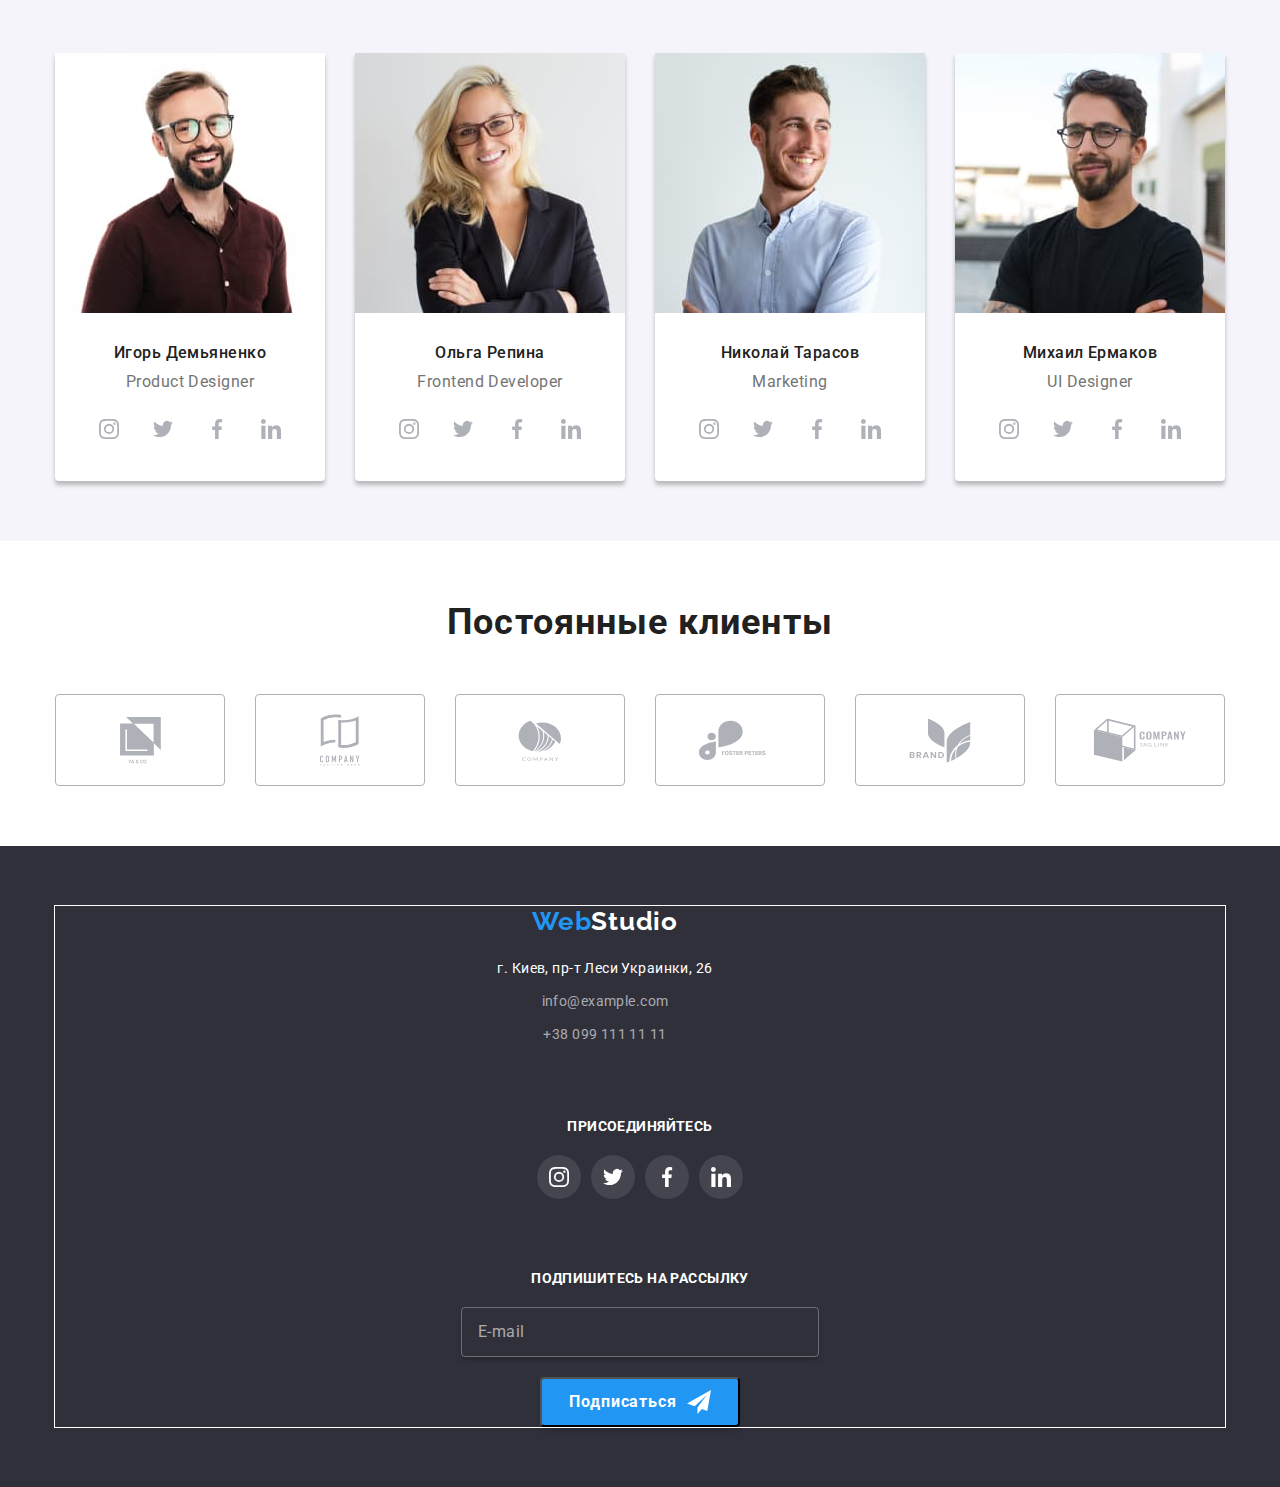
==== commit 328ae9a5: "commit" ====
--- a/index.html
+++ b/index.html
@@ -21,14 +21,14 @@
         <div class="container nav-section">
             <nav class="nav">
                 <a href="" class="logo logo--header"><span class="logo--accent">Web</span>Studio</a>
-                <!-- <ul class="site-nav">
+                <ul class="site-nav">
                     <li class="site-nav__item"> <a href="./index.html" class="site-nav__link site-nav__link--current">Студия</a> </li>
                     <li class="site-nav__item"> <a href="./portfolio.html" class="site-nav__link">Портфолио</a> </li>
                     <li class="site-nav__item"> <a href="" class="site-nav__link">Контакты</a> </li>
-                </ul> -->
+                </ul>
             </nav>
 
-            <!-- <ul class="head-contacts">
+            <ul class="head-contacts">
                 <li class="head-contacts__item">
                     <a href="mailto:info@devstudio.com" class="head-contacts__link">
                         <svg class="head-contacts__icon" width="16" height="12">
@@ -44,7 +44,7 @@
                         </svg>
                         +38 096 111 11 11</a>
                 </li>
-            </ul> -->
+            </ul>
         </div>
     </header>
 
--- a/css/main.min.css
+++ b/css/main.min.css
@@ -1,2 +1,2 @@
-h1,h2,h3,p{margin:0;-webkit-user-select:none;-moz-user-select:none;-ms-user-select:none;user-select:none}a{text-decoration:none}ul{padding:0;margin:0;list-style:none}img{display:block;width:100%;height:auto}.pagebody{font-family:Roboto, sans-serif;background-color:#fff;color:#757575;margin:0 auto}.cursors{cursor:pointer}.container{padding:0 15px;margin:0 auto}@media screen and (min-width: 480px){.container{width:480px}}@media screen and (min-width: 768px){.container{width:768px}}@media screen and (min-width: 1200px){.container{width:1200px}}.section{padding:60px 0}.header{background-color:#fff;border-bottom:1px solid #ececec}.nav-section,.nav,.site-nav,.head_contacts{display:-webkit-box;display:-ms-flexbox;display:flex;-webkit-box-align:center;-ms-flex-align:center;align-items:center}.site-nav{margin-left:93px}.site-nav__item:not(:last-child){margin-right:50px}.site-nav__link{display:block;padding-top:32px;padding-bottom:32px;color:#212121;font-style:normal;font-weight:500;font-size:14px;line-height:1.14;letter-spacing:0.02em;text-decoration:none;-webkit-transition-property:color;transition-property:color;-webkit-transition-duration:250ms;transition-duration:250ms;-webkit-transition-timing-function:cubic-bezier(0.4, 0, 0.2, 1);transition-timing-function:cubic-bezier(0.4, 0, 0.2, 1)}.site-nav__link:hover,.site-nav__link:focus{color:#2196f3}.site-nav__link--current{position:relative;color:#2196f3}.site-nav__link--current::after{position:absolute;bottom:-3px;content:"";display:block;width:100%;height:4px;border-radius:2px;-webkit-box-shadow:0px 4px 4px rgba(0,0,0,0.25);box-shadow:0px 4px 4px rgba(0,0,0,0.25);background:#2196f3}.head-contacts{display:-webkit-box;display:-ms-flexbox;display:flex;-webkit-box-align:center;-ms-flex-align:center;align-items:center;margin:0 0 0 auto;padding:0}.head-contacts__item:not(:first-child){margin-left:50px}.head-contacts__link{display:block;padding-top:32px;padding-bottom:32px;border:0;font-style:normal;font-weight:500;font-size:14px;line-height:1.14;letter-spacing:0.02em;text-decoration:none;background-color:#fff;color:#757575;-webkit-transition-property:color;transition-property:color;-webkit-transition-duration:250ms;transition-duration:250ms;-webkit-transition-timing-function:cubic-bezier(0.4, 0, 0.2, 1);transition-timing-function:cubic-bezier(0.4, 0, 0.2, 1)}.head-contacts__link:hover,.head-contacts__link:focus{color:#2196f3}.head-contacts__icon{display:inline-block;fill:currentColor;margin-right:10px}.footer{padding-top:60px;padding-bottom:60px;background-color:#2f303a}.footer__flex{outline:1px solid white;display:-webkit-box;display:-ms-flexbox;display:flex;text-align:center}@media screen and (max-width: 767px){.footer__flex{-webkit-box-orient:vertical;-webkit-box-direction:normal;-ms-flex-direction:column;flex-direction:column}}@media screen and (min-width: 1200px){.footer__flex-column:first-child{margin-right:70px}}@media screen and (min-width: 768px) and (max-width: 1199px){.footer__tablet-box{display:-webkit-box;display:-ms-flexbox;display:flex;-webkit-box-orient:vertical;-webkit-box-direction:normal;-ms-flex-direction:column;flex-direction:column;outline:1px solid pink}}@media screen and (min-width: 768px) and (max-width: 1199px){.footer__tablet-upper-box{display:-webkit-box;display:-ms-flexbox;display:flex;outline:1px solid lightblue}}.first-column{display:-webkit-box;display:-ms-flexbox;display:flex;-webkit-box-orient:vertical;-webkit-box-direction:normal;-ms-flex-direction:column;flex-direction:column;margin-bottom:60px}.first-column__item:not(:first-child){margin-top:9px}@media screen and (min-width: 768px) and (max-width: 1199px){.first-column{margin-left:76px;margin-right:165px}}.footer__link{display:block;font-style:normal;font-weight:normal;font-size:14px;line-height:1.7;letter-spacing:0.03em;text-decoration:none;color:#fff;-webkit-transition-property:color;transition-property:color;-webkit-transition-duration:250ms;transition-duration:250ms;-webkit-transition-timing-function:cubic-bezier(0.4, 0, 0.2, 1);transition-timing-function:cubic-bezier(0.4, 0, 0.2, 1)}.footer__link--grey{color:rgba(255,255,255,0.6)}.footer__link:hover,.footer__link:focus{color:#2196f3}.join-us__title,.subscribe__title{font-style:normal;font-weight:bold;font-size:14px;line-height:1.14;letter-spacing:0.03em;text-transform:uppercase;padding-top:12px;margin-bottom:20px;color:#fff}.join-us{display:-webkit-box;display:-ms-flexbox;display:flex;-webkit-box-pack:center;-ms-flex-pack:center;justify-content:center;-webkit-box-align:center;-ms-flex-align:center;align-items:center;margin-bottom:60px}.join-us__item:not(:last-child){margin-right:10px}.join-us__link{display:-webkit-box;display:-ms-flexbox;display:flex;-webkit-box-pack:center;-ms-flex-pack:center;justify-content:center;-webkit-box-align:center;-ms-flex-align:center;align-items:center;width:44px;height:44px;border-radius:50%;color:#afb1b8;background:rgba(255,255,255,0.1);-webkit-transition-property:background-color;transition-property:background-color;-webkit-transition-duration:250ms;transition-duration:250ms;-webkit-transition-timing-function:cubic-bezier(0.4, 0, 0.2, 1);transition-timing-function:cubic-bezier(0.4, 0, 0.2, 1)}.join-us__link:hover,.join-us__link:focus{background-color:#2196f3}.join-us__icon{display:-webkit-box;display:-ms-flexbox;display:flex;-webkit-box-pack:center;-ms-flex-pack:center;justify-content:center;-webkit-box-align:center;-ms-flex-align:center;align-items:center;padding:0;fill:#fff}.subscribe__box{padding:0;display:-webkit-box;display:-ms-flexbox;display:flex;-webkit-box-orient:vertical;-webkit-box-direction:normal;-ms-flex-direction:column;flex-direction:column;-webkit-box-align:center;-ms-flex-align:center;align-items:center}@media screen and (min-width: 1200px){.subscribe__box{margin-right:auto}}.subscribe__list{display:-webkit-box;display:-ms-flexbox;display:flex;-webkit-box-orient:vertical;-webkit-box-direction:normal;-ms-flex-direction:column;flex-direction:column}.subscribe__input{display:-webkit-box;display:-ms-flexbox;display:flex;-webkit-box-align:center;-ms-flex-align:center;align-items:center;padding:0 16px;width:450px;height:50px;font-size:16px;line-height:1.25;letter-spacing:0.03em;color:rgba(255,255,255,0.6);border:1px solid rgba(255,255,255,0.3);-webkit-box-shadow:0px 4px 4px rgba(0,0,0,0.15);box-shadow:0px 4px 4px rgba(0,0,0,0.15);border-radius:4px;background-color:transparent;margin-bottom:20px}@media screen and (min-width: 1200px){.subscribe__input{width:358px}}.subscribe__input::-webkit-input-placeholder{font-size:16px;line-height:1.25;letter-spacing:0.03em;color:rgba(255,255,255,0.6)}.subscribe__input:-ms-input-placeholder{font-size:16px;line-height:1.25;letter-spacing:0.03em;color:rgba(255,255,255,0.6)}.subscribe__input::-ms-input-placeholder{font-size:16px;line-height:1.25;letter-spacing:0.03em;color:rgba(255,255,255,0.6)}.subscribe__input::placeholder{font-size:16px;line-height:1.25;letter-spacing:0.03em;color:rgba(255,255,255,0.6)}.subscribe__btn{display:-webkit-box;display:-ms-flexbox;display:flex;-webkit-box-pack:center;-ms-flex-pack:center;justify-content:center;-webkit-box-align:center;-ms-flex-align:center;align-items:center;margin:0 auto;width:200px;height:50px;font-weight:bold;font-size:16px;line-height:1.9;letter-spacing:0.06em;-webkit-box-shadow:0px 4px 4px rgba(0,0,0,0.15);box-shadow:0px 4px 4px rgba(0,0,0,0.15);border-radius:4px;color:#fff;background-color:#2196f3}.subscribe__icon{margin-left:10px;fill:currentColor}.logo{display:block;font-family:Raleway;font-style:normal;font-weight:bold;font-size:26px;line-height:1.2;letter-spacing:0.03em;text-decoration:none}.logo--accent{color:#2196f3}.logo--header{padding:25px 0;color:#212121}.logo--footer{margin-bottom:20px;color:#fff}.hero{padding:200px, 0;text-align:center}.hero__overlay{max-width:1600px;height:600px;margin-left:auto;margin-right:auto;background-size:contain;background:#c4c4c4;background-image:-webkit-gradient(linear, left top, right top, from(rgba(47,48,58,0.4)), to(rgba(47,48,58,0.4))),url("../images/sq-hero.jpg");background-image:linear-gradient(to right, rgba(47,48,58,0.4), rgba(47,48,58,0.4)),url("../images/sq-hero.jpg")}.hero__content{padding:200px 0}.hero__title{margin-bottom:30px;margin-left:auto;margin-right:auto;width:696px;font-style:normal;font-weight:900;font-size:44px;line-height:1.36;text-align:center;letter-spacing:0.06em;text-transform:uppercase;color:#fff}.hero__btn{padding:10px 32px;font-style:normal;font-weight:bold;font-size:16px;line-height:1.9;letter-spacing:0.06em;border-radius:4px;background-color:#2196f3;color:#fff;-webkit-transition-property:background-color;transition-property:background-color;-webkit-transition-duration:250ms;transition-duration:250ms;-webkit-transition-timing-function:cubic-bezier(0.4, 0, 0.2, 1);transition-timing-function:cubic-bezier(0.4, 0, 0.2, 1)}.hero__btn:hover,.hero__btn:focus{background-color:#188ce8}.backdrop{position:fixed;z-index:2;width:100vw;height:100vh;top:0;left:0;background-color:rgba(0,0,0,0.2);opacity:1;visibility:visible;-webkit-transition-property:opacity;transition-property:opacity;-webkit-transition-duration:250ms;transition-duration:250ms;-webkit-transition-timing-function:cubic-bezier(0.4, 0, 0.2, 1);transition-timing-function:cubic-bezier(0.4, 0, 0.2, 1)}.backdrop.is-hidden{opacity:0;visibility:hidden;pointer-events:none}.modal{position:absolute;top:50%;left:50%;width:450px;height:609px;-webkit-box-shadow:0px 1px 3px rgba(0,0,0,0.12),0px 1px 1px rgba(0,0,0,0.14),0px 2px 1px rgba(0,0,0,0.2);box-shadow:0px 1px 3px rgba(0,0,0,0.12),0px 1px 1px rgba(0,0,0,0.14),0px 2px 1px rgba(0,0,0,0.2);border-radius:4px;background-color:#fff;visibility:visible;-webkit-transform:translate(-50%, -50%) scale(1);transform:translate(-50%, -50%) scale(1);-webkit-transition-property:-webkit-transform;transition-property:-webkit-transform;transition-property:transform;transition-property:transform, -webkit-transform;-webkit-transition-duration:250ms;transition-duration:250ms;-webkit-transition-timing-function:cubic-bezier(0.4, 0, 0.2, 1);transition-timing-function:cubic-bezier(0.4, 0, 0.2, 1)}@media screen and (min-width: 1200px){.modal{width:528px;height:581px}}.backdrop.is-hidden .modal{-webkit-transform:translate(-50%, -50%) scale(0.4);transform:translate(-50%, -50%) scale(0.4)}.modal__btn-close{position:absolute;top:0;right:0;display:-webkit-box;display:-ms-flexbox;display:flex;-webkit-box-pack:center;-ms-flex-pack:center;justify-content:center;-webkit-box-align:center;-ms-flex-align:center;align-items:center;margin:8px;padding:0;width:30px;height:30px;border-radius:50%;border:1px solid rgba(0,0,0,0.1);background-color:#fff;-webkit-transition-property:color;transition-property:color;-webkit-transition-duration:250ms;transition-duration:250ms;-webkit-transition-timing-function:cubic-bezier(0.4, 0, 0.2, 1);transition-timing-function:cubic-bezier(0.4, 0, 0.2, 1)}.modal__btn-close:hover,.modal__btn-close:focus{color:#2196f3}.modal__icon-close{position:absolute;top:50%;left:50%;-webkit-transform:translate(-50%, -50%);transform:translate(-50%, -50%);padding:0;fill:currentColor}.form{padding:40px}.form__title{margin-bottom:12px;font-weight:bold;font-size:20px;line-height:1.15;text-align:center;letter-spacing:0.03em;color:#212121}.form__field{margin-bottom:10px;display:-webkit-box;display:-ms-flexbox;display:flex;-webkit-box-orient:vertical;-webkit-box-direction:normal;-ms-flex-direction:column;flex-direction:column}.form__label{margin-bottom:4px;font-size:12px;line-height:1.2;letter-spacing:0.01em;color:#757575}.form__input-box{position:relative;display:-webkit-box;display:-ms-flexbox;display:flex;-webkit-box-pack:start;-ms-flex-pack:start;justify-content:start;-webkit-box-align:center;-ms-flex-align:center;align-items:center}.form__input{height:40px;width:100%;cursor:pointer;padding-left:42px;border:1px solid rgba(33,33,33,0.2);border-radius:4px;-webkit-transition-property:border;transition-property:border;-webkit-transition-duration:250ms;transition-duration:250ms;-webkit-transition-timing-function:cubic-bezier(0.4, 0, 0.2, 1);transition-timing-function:cubic-bezier(0.4, 0, 0.2, 1)}.form__input:focus,.form__input:hover{outline:none;border:1px solid #2196f3}.form__icon{position:absolute;left:12px;fill:#212121;-webkit-transition-property:fill;transition-property:fill;-webkit-transition-duration:250ms;transition-duration:250ms;-webkit-transition-timing-function:cubic-bezier(0.4, 0, 0.2, 1);transition-timing-function:cubic-bezier(0.4, 0, 0.2, 1)}.form__input:hover+.form__icon,.form__input:focus+.form__icon{fill:#2196f3}.form__comment-area{resize:none;width:100%;height:120px;padding:12px 16px;cursor:pointer;border:1px solid rgba(33,33,33,0.2);border-radius:4px;-webkit-transition-property:border;transition-property:border;-webkit-transition-duration:250ms;transition-duration:250ms;-webkit-transition-timing-function:cubic-bezier(0.4, 0, 0.2, 1);transition-timing-function:cubic-bezier(0.4, 0, 0.2, 1)}.form__comment-area::-webkit-input-placeholder{font-size:14px;line-height:1.2;letter-spacing:0.01em;color:rgba(117,117,117,0.5)}.form__comment-area:-ms-input-placeholder{font-size:14px;line-height:1.2;letter-spacing:0.01em;color:rgba(117,117,117,0.5)}.form__comment-area::-ms-input-placeholder{font-size:14px;line-height:1.2;letter-spacing:0.01em;color:rgba(117,117,117,0.5)}.form__comment-area::placeholder{font-size:14px;line-height:1.2;letter-spacing:0.01em;color:rgba(117,117,117,0.5)}.form__comment-area:hover,.form__comment-area:focus{outline:none;border:1px solid #2196f3}.policy{margin-top:20px;display:-webkit-box;display:-ms-flexbox;display:flex;-webkit-box-pack:center;-ms-flex-pack:center;justify-content:center;-webkit-box-align:center;-ms-flex-align:center;align-items:center;font-size:12px;line-height:1.2;letter-spacing:0.03em;padding:0;color:#757575}@media screen and (min-width: 1200px){.policy{font-size:14px;line-height:1.7}}.policy__link{text-decoration:underline;color:#2196f3}.policy__checkbox{-webkit-appearance:none;-moz-appearance:none;appearance:none}.policy__icon{display:inline-block;width:16px;height:15px;margin-right:7px;background-image:url("../images/check-empty.svg")}.policy__checkbox:checked+.policy__icon{width:16px;height:15px;background:#2196f3;border-radius:2px;background-image:url("../images/check-full.svg");background-size:contain}.form__btn-submit{display:-webkit-box;display:-ms-flexbox;display:flex;-webkit-box-pack:center;-ms-flex-pack:center;justify-content:center;-webkit-box-align:center;-ms-flex-align:center;align-items:center;margin:30px auto 0 auto;width:200px;height:50px;font-weight:bold;font-size:16px;line-height:1.9;letter-spacing:0.06em;color:#fff;background:#2196f3;-webkit-box-shadow:0px 4px 4px rgba(0,0,0,0.15);box-shadow:0px 4px 4px rgba(0,0,0,0.15);border-radius:4px}.feature__list{padding:0;margin:-15px}@media screen and (min-width: 768px){.feature__list{display:-webkit-box;display:-ms-flexbox;display:flex;-ms-flex-wrap:wrap;flex-wrap:wrap}}.feature__item{display:block;margin:15px}@media screen and (min-width: 768px){.feature__item{width:calc((100% - 2 * 30px) / 2)}}@media screen and (min-width: 1200px){.feature__item{width:calc((100% - 4 * 30px) / 4)}}.feature__pic{display:-webkit-box;display:-ms-flexbox;display:flex;-webkit-box-pack:center;-ms-flex-pack:center;justify-content:center;-webkit-box-align:center;-ms-flex-align:center;align-items:center;width:100%;height:120px;margin-bottom:30px;background:#f5f4fa;border-radius:4px}.feature__icon{width:70px;height:70px}.feature__title{margin-bottom:10px;font-style:normal;font-weight:bold;font-size:14px;line-height:1.14;letter-spacing:0.03em;text-transform:uppercase;color:#212121}.feature__text{font-style:normal;font-weight:normal;font-size:14px;line-height:1.7;letter-spacing:0.03em}.services__box{padding-top:0}.services__title{margin-bottom:50px;font-style:normal;font-weight:bold;font-size:36px;line-height:1.2;letter-spacing:0.03em;text-align:center;color:#212121}.services__list{padding:0;display:-webkit-box;display:-ms-flexbox;display:flex}.services__item:not(:last-child){margin-right:30px}.services__thumb{position:relative}.services__label{position:absolute;display:-webkit-box;display:-ms-flexbox;display:flex;-webkit-box-pack:center;-ms-flex-pack:center;justify-content:center;text-align:center;padding:27px;height:70px;width:100%;bottom:0;right:0;font-weight:bold;font-size:14px;line-height:1.14;letter-spacing:0.03em;text-transform:uppercase;color:#fff;background-color:rgba(47,48,58,0.8)}.team__box{background-color:#f5f4fa}.team__title{margin-bottom:50px;font-style:normal;font-weight:bold;font-size:36px;line-height:1.2;letter-spacing:0.03em;color:#212121;text-align:center}.team__list{padding:0;margin:-15px}@media screen and (min-width: 768px){.team__list{display:-webkit-box;display:-ms-flexbox;display:flex;-ms-flex-wrap:wrap;flex-wrap:wrap}}.team__card{margin:15px;background-color:#fff;-webkit-box-shadow:0px 1px 3px rgba(0,0,0,0.12),0px 1px 1px rgba(0,0,0,0.14),0px 2px 1px rgba(0,0,0,0.2);box-shadow:0px 1px 3px rgba(0,0,0,0.12),0px 1px 1px rgba(0,0,0,0.14),0px 2px 1px rgba(0,0,0,0.2);border-bottom-left-radius:4px;border-bottom-right-radius:4px;-webkit-box-shadow:0px 4px 4px 0px #00000040;box-shadow:0px 4px 4px 0px #00000040}@media screen and (min-width: 768px){.team__card{width:calc((100% - 2 * 30px) / 2)}}@media screen and (min-width: 1200px){.team__card{width:calc((100% - 4 * 30px) / 4)}}.team__content{padding:30px 0 0 0}.team__worker-name{margin-bottom:10px;font-style:normal;font-weight:500;font-size:16px;line-height:1.2;letter-spacing:0.03em;text-align:center;color:#212121}.team__worker-function{font-style:normal;font-weight:normal;font-size:16px;line-height:1.2;letter-spacing:0.03em;text-align:center}.team__social{display:-webkit-box;display:-ms-flexbox;display:flex;-webkit-box-pack:center;-ms-flex-pack:center;justify-content:center;-webkit-box-align:center;-ms-flex-align:center;align-items:center;padding:16px 0 30px 0}.team__social-item:not(:last-child){margin-right:10px}.team__social-link{display:-webkit-box;display:-ms-flexbox;display:flex;-webkit-box-pack:center;-ms-flex-pack:center;justify-content:center;-webkit-box-align:center;-ms-flex-align:center;align-items:center;width:44px;height:44px;border-radius:50%;color:#afb1b8;-webkit-transition-property:background-color, color;transition-property:background-color, color;-webkit-transition-duration:250ms;transition-duration:250ms;-webkit-transition-timing-function:cubic-bezier(0.4, 0, 0.2, 1);transition-timing-function:cubic-bezier(0.4, 0, 0.2, 1)}.team__social-link:hover,.team__social-link:focus{background-color:#2196f3;color:#fff}.team__social-icon{display:-webkit-box;display:-ms-flexbox;display:flex;-webkit-box-pack:center;-ms-flex-pack:center;justify-content:center;-webkit-box-align:center;-ms-flex-align:center;align-items:center;padding:0;width:20px;height:20px;fill:currentColor}.customers__title{margin-bottom:50px;font-style:normal;font-weight:bold;font-size:36px;line-height:1.2;letter-spacing:0.03em;color:#212121;text-align:center}.customers{padding:0;display:-webkit-box;display:-ms-flexbox;display:flex;-ms-flex-wrap:wrap;flex-wrap:wrap;-webkit-box-pack:center;-ms-flex-pack:center;justify-content:center;-webkit-box-align:center;-ms-flex-align:center;align-items:center;margin:-15px}.customers__item{margin:15px;width:calc((100% - 2 * 30px) / 2)}@media screen and (min-width: 768px){.customers__item{width:calc((100% - 3 * 30px) / 3)}}@media screen and (min-width: 1200px){.customers__item{width:calc((100% - 6 * 30px) / 6)}}.customers__link{height:92px;display:-webkit-box;display:-ms-flexbox;display:flex;-webkit-box-pack:center;-ms-flex-pack:center;justify-content:center;-webkit-box-align:center;-ms-flex-align:center;align-items:center;border:1px solid #afb1b8;color:#afb1b8;border-radius:4px;-webkit-transition-property:border-color, color;transition-property:border-color, color;-webkit-transition-duration:250ms;transition-duration:250ms;-webkit-transition-timing-function:cubic-bezier(0.4, 0, 0.2, 1);transition-timing-function:cubic-bezier(0.4, 0, 0.2, 1)}.customers__link:hover,.customers__link:focus{border-color:#2196f3;color:#2196f3}.customers__icon{display:-webkit-box;display:-ms-flexbox;display:flex;-webkit-box-pack:center;-ms-flex-pack:center;justify-content:center;-webkit-box-align:center;-ms-flex-align:center;align-items:center;fill:currentColor}.button-menu{display:-webkit-box;display:-ms-flexbox;display:flex;-webkit-box-pack:center;-ms-flex-pack:center;justify-content:center;margin-bottom:50px}.button-menu__item:not(:last-child){margin-right:8px}.button-menu__btn{padding:6px 22px;font-family:inherit;font-style:normal;font-weight:500;font-size:16px;line-height:1.6;letter-spacing:0.03em;border-radius:4px;border:1px solid transparent;color:#212121;background-color:#f5f4fa;-webkit-transition-property:color, background-color, -webkit-box-shadow;transition-property:color, background-color, -webkit-box-shadow;transition-property:color, background-color, box-shadow;transition-property:color, background-color, box-shadow, -webkit-box-shadow;-webkit-transition-duration:250ms;transition-duration:250ms;-webkit-transition-timing-function:cubic-bezier(0.4, 0, 0.2, 1);transition-timing-function:cubic-bezier(0.4, 0, 0.2, 1)}.button-menu__btn:hover,.button-menu__btn:focus{color:#fff;background-color:#2196f3;-webkit-box-shadow:0px 4px 4px rgba(0,0,0,0.25);box-shadow:0px 4px 4px rgba(0,0,0,0.25)}.card-menu__list{padding:0;display:-webkit-box;display:-ms-flexbox;display:flex;-ms-flex-wrap:wrap;flex-wrap:wrap}.card-menu__card{margin-bottom:30px;margin-right:30px;background-color:#fff}.card-menu__card:nth-child(3n){margin-right:0}.card-menu__card:nth-last-child(-n+3){margin-bottom:0}.card-menu__link{display:block;-webkit-transition-property:-webkit-box-shadow;transition-property:-webkit-box-shadow;transition-property:box-shadow;transition-property:box-shadow, -webkit-box-shadow;-webkit-transition-duration:250ms;transition-duration:250ms;-webkit-transition-timing-function:cubic-bezier(0.4, 0, 0.2, 1);transition-timing-function:cubic-bezier(0.4, 0, 0.2, 1)}.card-menu__link:hover,.card-menu__link:focus{-webkit-box-shadow:0px 1px 1px rgba(0,0,0,0.12),0px 4px 4px rgba(0,0,0,0.06),1px 4px 6px rgba(0,0,0,0.16);box-shadow:0px 1px 1px rgba(0,0,0,0.12),0px 4px 4px rgba(0,0,0,0.06),1px 4px 6px rgba(0,0,0,0.16)}.card-menu__thumb{position:relative;display:-webkit-box;display:-ms-flexbox;display:flex;-webkit-box-pack:center;-ms-flex-pack:center;justify-content:center;overflow:hidden}.card-menu__overlay{position:absolute;top:0;left:0;width:100%;height:100%;background-color:rgba(33,150,243,0.9);-webkit-transform:translateY(100%);transform:translateY(100%);-webkit-transition-property:-webkit-transform;transition-property:-webkit-transform;transition-property:transform;transition-property:transform, -webkit-transform;-webkit-transition-duration:250ms;transition-duration:250ms;-webkit-transition-timing-function:cubic-bezier(0.4, 0, 0.2, 1);transition-timing-function:cubic-bezier(0.4, 0, 0.2, 1)}.card-menu__link:hover .card-menu__overlay,.card-menu__link:focus .card-menu__overlay{-webkit-transform:translateX(0);transform:translateX(0)}.card-menu__hover-description{position:absolute;display:-webkit-box;display:-ms-flexbox;display:flex;-webkit-box-pack:center;-ms-flex-pack:center;justify-content:center;-webkit-box-align:center;-ms-flex-align:center;align-items:center;top:50%;left:50%;-webkit-transform:translate(-50%, -50%);transform:translate(-50%, -50%);width:100%;height:100%;padding:24px;font-size:18px;line-height:1.6;letter-spacing:0.03em;color:#fff;opacity:1}.card-menu__card-content{padding:20px 24px;border-left:1px solid #eeeeee;border-bottom:1px solid #eeeeee;border-right:1px solid #eeeeee}.card-menu__card-title{margin-bottom:4px;font-style:normal;font-weight:bold;font-size:18px;line-height:2;letter-spacing:0.06em;color:#212121}.card-menu__card-description{font-style:normal;font-weight:normal;font-size:16px;line-height:1.9;letter-spacing:0.03em;color:#757575}
+h1,h2,h3,p{margin:0;-webkit-user-select:none;-moz-user-select:none;-ms-user-select:none;user-select:none}a{text-decoration:none}ul{padding:0;margin:0;list-style:none}img{display:block;width:100%;height:auto}.pagebody{font-family:Roboto, sans-serif;background-color:#fff;color:#757575;margin:0 auto}.cursors{cursor:pointer}.container{padding:0 15px;margin:0 auto}@media screen and (min-width: 480px){.container{width:480px}}@media screen and (min-width: 768px){.container{width:768px}}@media screen and (min-width: 1200px){.container{width:1200px}}.section{padding:60px 0}.header{background-color:#fff;border-bottom:1px solid #ececec}.nav-section,.nav,.site-nav,.head_contacts{display:-webkit-box;display:-ms-flexbox;display:flex;-webkit-box-align:center;-ms-flex-align:center;align-items:center}.site-nav{margin-left:93px}@media screen and (max-width: 767px){.site-nav{display:none}}.site-nav__item:not(:last-child){margin-right:50px}.site-nav__link{display:block;padding-top:32px;padding-bottom:32px;color:#212121;font-style:normal;font-weight:500;font-size:14px;line-height:1.14;letter-spacing:0.02em;text-decoration:none;-webkit-transition-property:color;transition-property:color;-webkit-transition-duration:250ms;transition-duration:250ms;-webkit-transition-timing-function:cubic-bezier(0.4, 0, 0.2, 1);transition-timing-function:cubic-bezier(0.4, 0, 0.2, 1)}.site-nav__link:hover,.site-nav__link:focus{color:#2196f3}.site-nav__link--current{position:relative;color:#2196f3}.site-nav__link--current::after{position:absolute;bottom:-3px;content:"";display:block;width:100%;height:4px;border-radius:2px;-webkit-box-shadow:0px 4px 4px rgba(0,0,0,0.25);box-shadow:0px 4px 4px rgba(0,0,0,0.25);background:#2196f3}.head-contacts{display:-webkit-box;display:-ms-flexbox;display:flex;-webkit-box-align:center;-ms-flex-align:center;align-items:center;margin:0 0 0 auto;padding:0}@media screen and (max-width: 767px){.head-contacts{display:none}}.head-contacts__item:not(:first-child){margin-left:50px}.head-contacts__link{display:block;padding-top:32px;padding-bottom:32px;border:0;font-style:normal;font-weight:500;font-size:14px;line-height:1.14;letter-spacing:0.02em;text-decoration:none;background-color:#fff;color:#757575;-webkit-transition-property:color;transition-property:color;-webkit-transition-duration:250ms;transition-duration:250ms;-webkit-transition-timing-function:cubic-bezier(0.4, 0, 0.2, 1);transition-timing-function:cubic-bezier(0.4, 0, 0.2, 1)}.head-contacts__link:hover,.head-contacts__link:focus{color:#2196f3}.head-contacts__icon{display:inline-block;fill:currentColor;margin-right:10px}.footer{padding-top:60px;padding-bottom:60px;background-color:#2f303a}.footer__flex{outline:1px solid white;display:-webkit-box;display:-ms-flexbox;display:flex;text-align:center}@media screen and (max-width: 767px){.footer__flex{-webkit-box-orient:vertical;-webkit-box-direction:normal;-ms-flex-direction:column;flex-direction:column}}@media screen and (min-width: 1200px){.footer__flex-column:first-child{margin-right:70px}}@media screen and (min-width: 1200px){.footer__flex{-webkit-box-orient:horizontal;-webkit-box-direction:normal;-ms-flex-direction:row;flex-direction:row}}.footer__tablet-box{width:100%}@media screen and (min-width: 768px) and (max-width: 1199px){.footer__tablet-box{display:-webkit-box;display:-ms-flexbox;display:flex;-webkit-box-orient:vertical;-webkit-box-direction:normal;-ms-flex-direction:column;flex-direction:column}}@media screen and (min-width: 768px) and (max-width: 1199px){.footer__tablet-upper-box{display:-webkit-box;display:-ms-flexbox;display:flex;outline:1px solid lightblue}}.first-column{display:-webkit-box;display:-ms-flexbox;display:flex;-webkit-box-orient:vertical;-webkit-box-direction:normal;-ms-flex-direction:column;flex-direction:column;margin-bottom:60px}.first-column__item:not(:first-child){margin-top:9px}@media screen and (min-width: 768px) and (max-width: 1199px){.first-column{margin-left:76px;margin-right:165px}}.footer__link{display:block;font-style:normal;font-weight:normal;font-size:14px;line-height:1.7;letter-spacing:0.03em;text-decoration:none;color:#fff;-webkit-transition-property:color;transition-property:color;-webkit-transition-duration:250ms;transition-duration:250ms;-webkit-transition-timing-function:cubic-bezier(0.4, 0, 0.2, 1);transition-timing-function:cubic-bezier(0.4, 0, 0.2, 1)}.footer__link--grey{color:rgba(255,255,255,0.6)}.footer__link:hover,.footer__link:focus{color:#2196f3}.join-us__title,.subscribe__title{font-style:normal;font-weight:bold;font-size:14px;line-height:1.14;letter-spacing:0.03em;text-transform:uppercase;padding-top:12px;margin-bottom:20px;color:#fff}.join-us{display:-webkit-box;display:-ms-flexbox;display:flex;-webkit-box-pack:center;-ms-flex-pack:center;justify-content:center;-webkit-box-align:center;-ms-flex-align:center;align-items:center;margin-bottom:60px}.join-us__item:not(:last-child){margin-right:10px}.join-us__link{display:-webkit-box;display:-ms-flexbox;display:flex;-webkit-box-pack:center;-ms-flex-pack:center;justify-content:center;-webkit-box-align:center;-ms-flex-align:center;align-items:center;width:44px;height:44px;border-radius:50%;color:#afb1b8;background:rgba(255,255,255,0.1);-webkit-transition-property:background-color;transition-property:background-color;-webkit-transition-duration:250ms;transition-duration:250ms;-webkit-transition-timing-function:cubic-bezier(0.4, 0, 0.2, 1);transition-timing-function:cubic-bezier(0.4, 0, 0.2, 1)}.join-us__link:hover,.join-us__link:focus{background-color:#2196f3}.join-us__icon{display:-webkit-box;display:-ms-flexbox;display:flex;-webkit-box-pack:center;-ms-flex-pack:center;justify-content:center;-webkit-box-align:center;-ms-flex-align:center;align-items:center;padding:0;fill:#fff}.subscribe__box{padding:0;display:-webkit-box;display:-ms-flexbox;display:flex;-webkit-box-orient:vertical;-webkit-box-direction:normal;-ms-flex-direction:column;flex-direction:column;-webkit-box-align:center;-ms-flex-align:center;align-items:center}@media screen and (min-width: 1200px){.subscribe__box{margin-right:auto}}.subscribe__list{display:-webkit-box;display:-ms-flexbox;display:flex;-webkit-box-orient:vertical;-webkit-box-direction:normal;-ms-flex-direction:column;flex-direction:column}.subscribe__input{display:-webkit-box;display:-ms-flexbox;display:flex;-webkit-box-align:center;-ms-flex-align:center;align-items:center;padding:0 16px;width:450px;height:50px;font-size:16px;line-height:1.25;letter-spacing:0.03em;color:rgba(255,255,255,0.6);border:1px solid rgba(255,255,255,0.3);-webkit-box-shadow:0px 4px 4px rgba(0,0,0,0.15);box-shadow:0px 4px 4px rgba(0,0,0,0.15);border-radius:4px;background-color:transparent;margin-bottom:20px}@media screen and (min-width: 1200px){.subscribe__input{width:358px}}.subscribe__input::-webkit-input-placeholder{font-size:16px;line-height:1.25;letter-spacing:0.03em;color:rgba(255,255,255,0.6)}.subscribe__input:-ms-input-placeholder{font-size:16px;line-height:1.25;letter-spacing:0.03em;color:rgba(255,255,255,0.6)}.subscribe__input::-ms-input-placeholder{font-size:16px;line-height:1.25;letter-spacing:0.03em;color:rgba(255,255,255,0.6)}.subscribe__input::placeholder{font-size:16px;line-height:1.25;letter-spacing:0.03em;color:rgba(255,255,255,0.6)}.subscribe__btn{display:-webkit-box;display:-ms-flexbox;display:flex;-webkit-box-pack:center;-ms-flex-pack:center;justify-content:center;-webkit-box-align:center;-ms-flex-align:center;align-items:center;margin:0 auto;width:200px;height:50px;font-weight:bold;font-size:16px;line-height:1.9;letter-spacing:0.06em;-webkit-box-shadow:0px 4px 4px rgba(0,0,0,0.15);box-shadow:0px 4px 4px rgba(0,0,0,0.15);border-radius:4px;color:#fff;background-color:#2196f3}.subscribe__icon{margin-left:10px;fill:currentColor}.logo{display:block;font-family:Raleway;font-style:normal;font-weight:bold;font-size:26px;line-height:1.2;letter-spacing:0.03em;text-decoration:none}.logo--accent{color:#2196f3}.logo--header{padding:25px 0;color:#212121}.logo--footer{margin-bottom:20px;color:#fff}.hero{padding:200px, 0;text-align:center}.hero__overlay{width:480px;height:400px;margin-left:auto;margin-right:auto;background-size:contain;background:#c4c4c4;background-image:-webkit-gradient(linear, left top, right top, from(rgba(47,48,58,0.4)), to(rgba(47,48,58,0.4))),url("../images/sq-hero.jpg");background-image:linear-gradient(to right, rgba(47,48,58,0.4), rgba(47,48,58,0.4)),url("../images/sq-hero.jpg");-o-object-fit:cover;object-fit:cover}@media screen and (min-width: 768px){.hero__overlay{width:768px;height:400px}}@media screen and (min-width: 1200px){.hero__overlay{width:1600px;height:600px}}.hero__content{padding:118px 0}@media screen and (min-width: 1200px){.hero__content{padding:200px 0}}.hero__title{margin-bottom:30px;margin-left:auto;margin-right:auto;width:360px;font-style:normal;font-weight:900;font-size:26px;line-height:1.6;text-align:center;letter-spacing:0.06em;text-transform:uppercase;color:#fff}.hero__btn{padding:10px 32px;font-style:normal;font-weight:bold;font-size:16px;line-height:1.9;letter-spacing:0.06em;border-radius:4px;background-color:#2196f3;color:#fff;-webkit-transition-property:background-color;transition-property:background-color;-webkit-transition-duration:250ms;transition-duration:250ms;-webkit-transition-timing-function:cubic-bezier(0.4, 0, 0.2, 1);transition-timing-function:cubic-bezier(0.4, 0, 0.2, 1)}.hero__btn:hover,.hero__btn:focus{background-color:#188ce8}.backdrop{position:fixed;z-index:2;width:100vw;height:100vh;top:0;left:0;background-color:rgba(0,0,0,0.2);opacity:1;visibility:visible;-webkit-transition-property:opacity;transition-property:opacity;-webkit-transition-duration:250ms;transition-duration:250ms;-webkit-transition-timing-function:cubic-bezier(0.4, 0, 0.2, 1);transition-timing-function:cubic-bezier(0.4, 0, 0.2, 1)}.backdrop.is-hidden{opacity:0;visibility:hidden;pointer-events:none}.modal{position:absolute;top:50%;left:50%;width:450px;height:609px;-webkit-box-shadow:0px 1px 3px rgba(0,0,0,0.12),0px 1px 1px rgba(0,0,0,0.14),0px 2px 1px rgba(0,0,0,0.2);box-shadow:0px 1px 3px rgba(0,0,0,0.12),0px 1px 1px rgba(0,0,0,0.14),0px 2px 1px rgba(0,0,0,0.2);border-radius:4px;background-color:#fff;visibility:visible;-webkit-transform:translate(-50%, -50%) scale(1);transform:translate(-50%, -50%) scale(1);-webkit-transition-property:-webkit-transform;transition-property:-webkit-transform;transition-property:transform;transition-property:transform, -webkit-transform;-webkit-transition-duration:250ms;transition-duration:250ms;-webkit-transition-timing-function:cubic-bezier(0.4, 0, 0.2, 1);transition-timing-function:cubic-bezier(0.4, 0, 0.2, 1)}@media screen and (min-width: 1200px){.modal{width:528px;height:581px}}.backdrop.is-hidden .modal{-webkit-transform:translate(-50%, -50%) scale(0.4);transform:translate(-50%, -50%) scale(0.4)}.modal__btn-close{position:absolute;top:0;right:0;display:-webkit-box;display:-ms-flexbox;display:flex;-webkit-box-pack:center;-ms-flex-pack:center;justify-content:center;-webkit-box-align:center;-ms-flex-align:center;align-items:center;margin:8px;padding:0;width:30px;height:30px;border-radius:50%;border:1px solid rgba(0,0,0,0.1);background-color:#fff;-webkit-transition-property:color;transition-property:color;-webkit-transition-duration:250ms;transition-duration:250ms;-webkit-transition-timing-function:cubic-bezier(0.4, 0, 0.2, 1);transition-timing-function:cubic-bezier(0.4, 0, 0.2, 1)}.modal__btn-close:hover,.modal__btn-close:focus{color:#2196f3}.modal__icon-close{position:absolute;top:50%;left:50%;-webkit-transform:translate(-50%, -50%);transform:translate(-50%, -50%);padding:0;fill:currentColor}.form{padding:40px}.form__title{margin-bottom:12px;font-weight:bold;font-size:20px;line-height:1.15;text-align:center;letter-spacing:0.03em;color:#212121}.form__field{margin-bottom:10px;display:-webkit-box;display:-ms-flexbox;display:flex;-webkit-box-orient:vertical;-webkit-box-direction:normal;-ms-flex-direction:column;flex-direction:column}.form__label{margin-bottom:4px;font-size:12px;line-height:1.2;letter-spacing:0.01em;color:#757575}.form__input-box{position:relative;display:-webkit-box;display:-ms-flexbox;display:flex;-webkit-box-pack:start;-ms-flex-pack:start;justify-content:start;-webkit-box-align:center;-ms-flex-align:center;align-items:center}.form__input{height:40px;width:100%;cursor:pointer;padding-left:42px;border:1px solid rgba(33,33,33,0.2);border-radius:4px;-webkit-transition-property:border;transition-property:border;-webkit-transition-duration:250ms;transition-duration:250ms;-webkit-transition-timing-function:cubic-bezier(0.4, 0, 0.2, 1);transition-timing-function:cubic-bezier(0.4, 0, 0.2, 1)}.form__input:focus,.form__input:hover{outline:none;border:1px solid #2196f3}.form__icon{position:absolute;left:12px;fill:#212121;-webkit-transition-property:fill;transition-property:fill;-webkit-transition-duration:250ms;transition-duration:250ms;-webkit-transition-timing-function:cubic-bezier(0.4, 0, 0.2, 1);transition-timing-function:cubic-bezier(0.4, 0, 0.2, 1)}.form__input:hover+.form__icon,.form__input:focus+.form__icon{fill:#2196f3}.form__comment-area{resize:none;width:100%;height:120px;padding:12px 16px;cursor:pointer;border:1px solid rgba(33,33,33,0.2);border-radius:4px;-webkit-transition-property:border;transition-property:border;-webkit-transition-duration:250ms;transition-duration:250ms;-webkit-transition-timing-function:cubic-bezier(0.4, 0, 0.2, 1);transition-timing-function:cubic-bezier(0.4, 0, 0.2, 1)}.form__comment-area::-webkit-input-placeholder{font-size:14px;line-height:1.2;letter-spacing:0.01em;color:rgba(117,117,117,0.5)}.form__comment-area:-ms-input-placeholder{font-size:14px;line-height:1.2;letter-spacing:0.01em;color:rgba(117,117,117,0.5)}.form__comment-area::-ms-input-placeholder{font-size:14px;line-height:1.2;letter-spacing:0.01em;color:rgba(117,117,117,0.5)}.form__comment-area::placeholder{font-size:14px;line-height:1.2;letter-spacing:0.01em;color:rgba(117,117,117,0.5)}.form__comment-area:hover,.form__comment-area:focus{outline:none;border:1px solid #2196f3}.policy{margin-top:20px;display:-webkit-box;display:-ms-flexbox;display:flex;-webkit-box-pack:center;-ms-flex-pack:center;justify-content:center;-webkit-box-align:center;-ms-flex-align:center;align-items:center;font-size:12px;line-height:1.2;letter-spacing:0.03em;padding:0;color:#757575}@media screen and (min-width: 1200px){.policy{font-size:14px;line-height:1.7}}.policy__link{text-decoration:underline;color:#2196f3}.policy__checkbox{-webkit-appearance:none;-moz-appearance:none;appearance:none}.policy__icon{display:inline-block;width:16px;height:15px;margin-right:7px;background-image:url("../images/check-empty.svg")}.policy__checkbox:checked+.policy__icon{width:16px;height:15px;background:#2196f3;border-radius:2px;background-image:url("../images/check-full.svg");background-size:contain}.form__btn-submit{display:-webkit-box;display:-ms-flexbox;display:flex;-webkit-box-pack:center;-ms-flex-pack:center;justify-content:center;-webkit-box-align:center;-ms-flex-align:center;align-items:center;margin:30px auto 0 auto;width:200px;height:50px;font-weight:bold;font-size:16px;line-height:1.9;letter-spacing:0.06em;color:#fff;background:#2196f3;-webkit-box-shadow:0px 4px 4px rgba(0,0,0,0.15);box-shadow:0px 4px 4px rgba(0,0,0,0.15);border-radius:4px}.feature__list{padding:0;margin:-15px}@media screen and (min-width: 768px){.feature__list{display:-webkit-box;display:-ms-flexbox;display:flex;-ms-flex-wrap:wrap;flex-wrap:wrap}}.feature__item{display:block;margin:15px}@media screen and (min-width: 768px){.feature__item{width:calc((100% - 2 * 30px) / 2)}}@media screen and (min-width: 1200px){.feature__item{width:calc((100% - 4 * 30px) / 4)}}.feature__pic{display:-webkit-box;display:-ms-flexbox;display:flex;-webkit-box-pack:center;-ms-flex-pack:center;justify-content:center;-webkit-box-align:center;-ms-flex-align:center;align-items:center;width:100%;height:120px;margin-bottom:30px;background:#f5f4fa;border-radius:4px}.feature__icon{width:70px;height:70px}.feature__title{margin-bottom:10px;font-style:normal;font-weight:bold;font-size:14px;line-height:1.14;letter-spacing:0.03em;text-transform:uppercase;color:#212121}.feature__text{font-style:normal;font-weight:normal;font-size:14px;line-height:1.7;letter-spacing:0.03em}.services__box{padding-top:0}@media screen and (max-width: 1199px){.services__box{display:none}}.services__title{margin-bottom:50px;font-style:normal;font-weight:bold;font-size:36px;line-height:1.2;letter-spacing:0.03em;text-align:center;color:#212121}.services__list{padding:0;display:-webkit-box;display:-ms-flexbox;display:flex}.services__item:not(:last-child){margin-right:30px}.services__thumb{position:relative}.services__label{position:absolute;display:-webkit-box;display:-ms-flexbox;display:flex;-webkit-box-pack:center;-ms-flex-pack:center;justify-content:center;text-align:center;padding:27px;height:70px;width:100%;bottom:0;right:0;font-weight:bold;font-size:14px;line-height:1.14;letter-spacing:0.03em;text-transform:uppercase;color:#fff;background-color:rgba(47,48,58,0.8)}.team__box{background-color:#f5f4fa}.team__title{margin-bottom:50px;font-style:normal;font-weight:bold;font-size:36px;line-height:1.2;letter-spacing:0.03em;color:#212121;text-align:center}.team__list{padding:0;margin:-15px}@media screen and (min-width: 768px){.team__list{display:-webkit-box;display:-ms-flexbox;display:flex;-ms-flex-wrap:wrap;flex-wrap:wrap}}.team__card{margin:15px;background-color:#fff;-webkit-box-shadow:0px 1px 3px rgba(0,0,0,0.12),0px 1px 1px rgba(0,0,0,0.14),0px 2px 1px rgba(0,0,0,0.2);box-shadow:0px 1px 3px rgba(0,0,0,0.12),0px 1px 1px rgba(0,0,0,0.14),0px 2px 1px rgba(0,0,0,0.2);border-bottom-left-radius:4px;border-bottom-right-radius:4px;-webkit-box-shadow:0px 4px 4px 0px #00000040;box-shadow:0px 4px 4px 0px #00000040}@media screen and (min-width: 768px){.team__card{width:calc((100% - 2 * 30px) / 2)}}@media screen and (min-width: 1200px){.team__card{width:calc((100% - 4 * 30px) / 4)}}.team__content{padding:30px 0 0 0}.team__worker-name{margin-bottom:10px;font-style:normal;font-weight:500;font-size:16px;line-height:1.2;letter-spacing:0.03em;text-align:center;color:#212121}.team__worker-function{font-style:normal;font-weight:normal;font-size:16px;line-height:1.2;letter-spacing:0.03em;text-align:center}.team__social{display:-webkit-box;display:-ms-flexbox;display:flex;-webkit-box-pack:center;-ms-flex-pack:center;justify-content:center;-webkit-box-align:center;-ms-flex-align:center;align-items:center;padding:16px 0 30px 0}.team__social-item:not(:last-child){margin-right:10px}.team__social-link{display:-webkit-box;display:-ms-flexbox;display:flex;-webkit-box-pack:center;-ms-flex-pack:center;justify-content:center;-webkit-box-align:center;-ms-flex-align:center;align-items:center;width:44px;height:44px;border-radius:50%;color:#afb1b8;-webkit-transition-property:background-color, color;transition-property:background-color, color;-webkit-transition-duration:250ms;transition-duration:250ms;-webkit-transition-timing-function:cubic-bezier(0.4, 0, 0.2, 1);transition-timing-function:cubic-bezier(0.4, 0, 0.2, 1)}.team__social-link:hover,.team__social-link:focus{background-color:#2196f3;color:#fff}.team__social-icon{display:-webkit-box;display:-ms-flexbox;display:flex;-webkit-box-pack:center;-ms-flex-pack:center;justify-content:center;-webkit-box-align:center;-ms-flex-align:center;align-items:center;padding:0;width:20px;height:20px;fill:currentColor}.customers__title{margin-bottom:50px;font-style:normal;font-weight:bold;font-size:36px;line-height:1.2;letter-spacing:0.03em;color:#212121;text-align:center}.customers{padding:0;display:-webkit-box;display:-ms-flexbox;display:flex;-ms-flex-wrap:wrap;flex-wrap:wrap;-webkit-box-pack:center;-ms-flex-pack:center;justify-content:center;-webkit-box-align:center;-ms-flex-align:center;align-items:center;margin:-15px}.customers__item{margin:15px;width:calc((100% - 2 * 30px) / 2)}@media screen and (min-width: 768px){.customers__item{width:calc((100% - 3 * 30px) / 3)}}@media screen and (min-width: 1200px){.customers__item{width:calc((100% - 6 * 30px) / 6)}}.customers__link{height:92px;display:-webkit-box;display:-ms-flexbox;display:flex;-webkit-box-pack:center;-ms-flex-pack:center;justify-content:center;-webkit-box-align:center;-ms-flex-align:center;align-items:center;border:1px solid #afb1b8;color:#afb1b8;border-radius:4px;-webkit-transition-property:border-color, color;transition-property:border-color, color;-webkit-transition-duration:250ms;transition-duration:250ms;-webkit-transition-timing-function:cubic-bezier(0.4, 0, 0.2, 1);transition-timing-function:cubic-bezier(0.4, 0, 0.2, 1)}.customers__link:hover,.customers__link:focus{border-color:#2196f3;color:#2196f3}.customers__icon{display:-webkit-box;display:-ms-flexbox;display:flex;-webkit-box-pack:center;-ms-flex-pack:center;justify-content:center;-webkit-box-align:center;-ms-flex-align:center;align-items:center;fill:currentColor}.button-menu{display:-webkit-box;display:-ms-flexbox;display:flex;-webkit-box-pack:center;-ms-flex-pack:center;justify-content:center;margin-bottom:40px}.button-menu__item:not(:last-child){margin-right:8px}.button-menu__btn{padding:6px 22px;font-family:inherit;font-style:normal;font-weight:500;font-size:16px;line-height:1.6;letter-spacing:0.03em;border-radius:4px;border:1px solid transparent;color:#212121;background-color:#f5f4fa;-webkit-transition-property:color, background-color, -webkit-box-shadow;transition-property:color, background-color, -webkit-box-shadow;transition-property:color, background-color, box-shadow;transition-property:color, background-color, box-shadow, -webkit-box-shadow;-webkit-transition-duration:250ms;transition-duration:250ms;-webkit-transition-timing-function:cubic-bezier(0.4, 0, 0.2, 1);transition-timing-function:cubic-bezier(0.4, 0, 0.2, 1)}.button-menu__btn:hover,.button-menu__btn:focus{color:#fff;background-color:#2196f3;-webkit-box-shadow:0px 4px 4px rgba(0,0,0,0.25);box-shadow:0px 4px 4px rgba(0,0,0,0.25)}.card-menu__list{padding:0;margin:-15px}@media screen and (min-width: 768px){.card-menu__list{display:-webkit-box;display:-ms-flexbox;display:flex;-ms-flex-wrap:wrap;flex-wrap:wrap}}.card-menu__card{margin:15px;background-color:#fff}@media screen and (min-width: 768px){.card-menu__card{width:calc((100% - 2 * 30px) / 2)}}@media screen and (min-width: 1200px){.card-menu__card{width:calc((100% - 3 * 30px) / 3)}}.card-menu__link{display:block;-webkit-transition-property:-webkit-box-shadow;transition-property:-webkit-box-shadow;transition-property:box-shadow;transition-property:box-shadow, -webkit-box-shadow;-webkit-transition-duration:250ms;transition-duration:250ms;-webkit-transition-timing-function:cubic-bezier(0.4, 0, 0.2, 1);transition-timing-function:cubic-bezier(0.4, 0, 0.2, 1)}.card-menu__link:hover,.card-menu__link:focus{-webkit-box-shadow:0px 1px 1px rgba(0,0,0,0.12),0px 4px 4px rgba(0,0,0,0.06),1px 4px 6px rgba(0,0,0,0.16);box-shadow:0px 1px 1px rgba(0,0,0,0.12),0px 4px 4px rgba(0,0,0,0.06),1px 4px 6px rgba(0,0,0,0.16)}.card-menu__thumb{position:relative;display:-webkit-box;display:-ms-flexbox;display:flex;-webkit-box-pack:center;-ms-flex-pack:center;justify-content:center;overflow:hidden}.card-menu__overlay{position:absolute;top:0;left:0;width:100%;height:100%;background-color:rgba(33,150,243,0.9);-webkit-transform:translateY(100%);transform:translateY(100%);-webkit-transition-property:-webkit-transform;transition-property:-webkit-transform;transition-property:transform;transition-property:transform, -webkit-transform;-webkit-transition-duration:250ms;transition-duration:250ms;-webkit-transition-timing-function:cubic-bezier(0.4, 0, 0.2, 1);transition-timing-function:cubic-bezier(0.4, 0, 0.2, 1)}.card-menu__link:hover .card-menu__overlay,.card-menu__link:focus .card-menu__overlay{-webkit-transform:translateX(0);transform:translateX(0)}.card-menu__hover-description{position:absolute;display:-webkit-box;display:-ms-flexbox;display:flex;-webkit-box-pack:center;-ms-flex-pack:center;justify-content:center;-webkit-box-align:center;-ms-flex-align:center;align-items:center;top:50%;left:50%;-webkit-transform:translate(-50%, -50%);transform:translate(-50%, -50%);width:100%;height:100%;padding:24px;font-size:18px;line-height:1.6;letter-spacing:0.03em;color:#fff;opacity:1}.card-menu__card-content{padding:20px 24px;border-left:1px solid #eeeeee;border-bottom:1px solid #eeeeee;border-right:1px solid #eeeeee}.card-menu__card-title{margin-bottom:4px;font-style:normal;font-weight:bold;font-size:18px;line-height:2;letter-spacing:0.06em;color:#212121}.card-menu__card-description{font-style:normal;font-weight:normal;font-size:16px;line-height:1.9;letter-spacing:0.03em;color:#757575}
 /*# sourceMappingURL=main.min.css.map */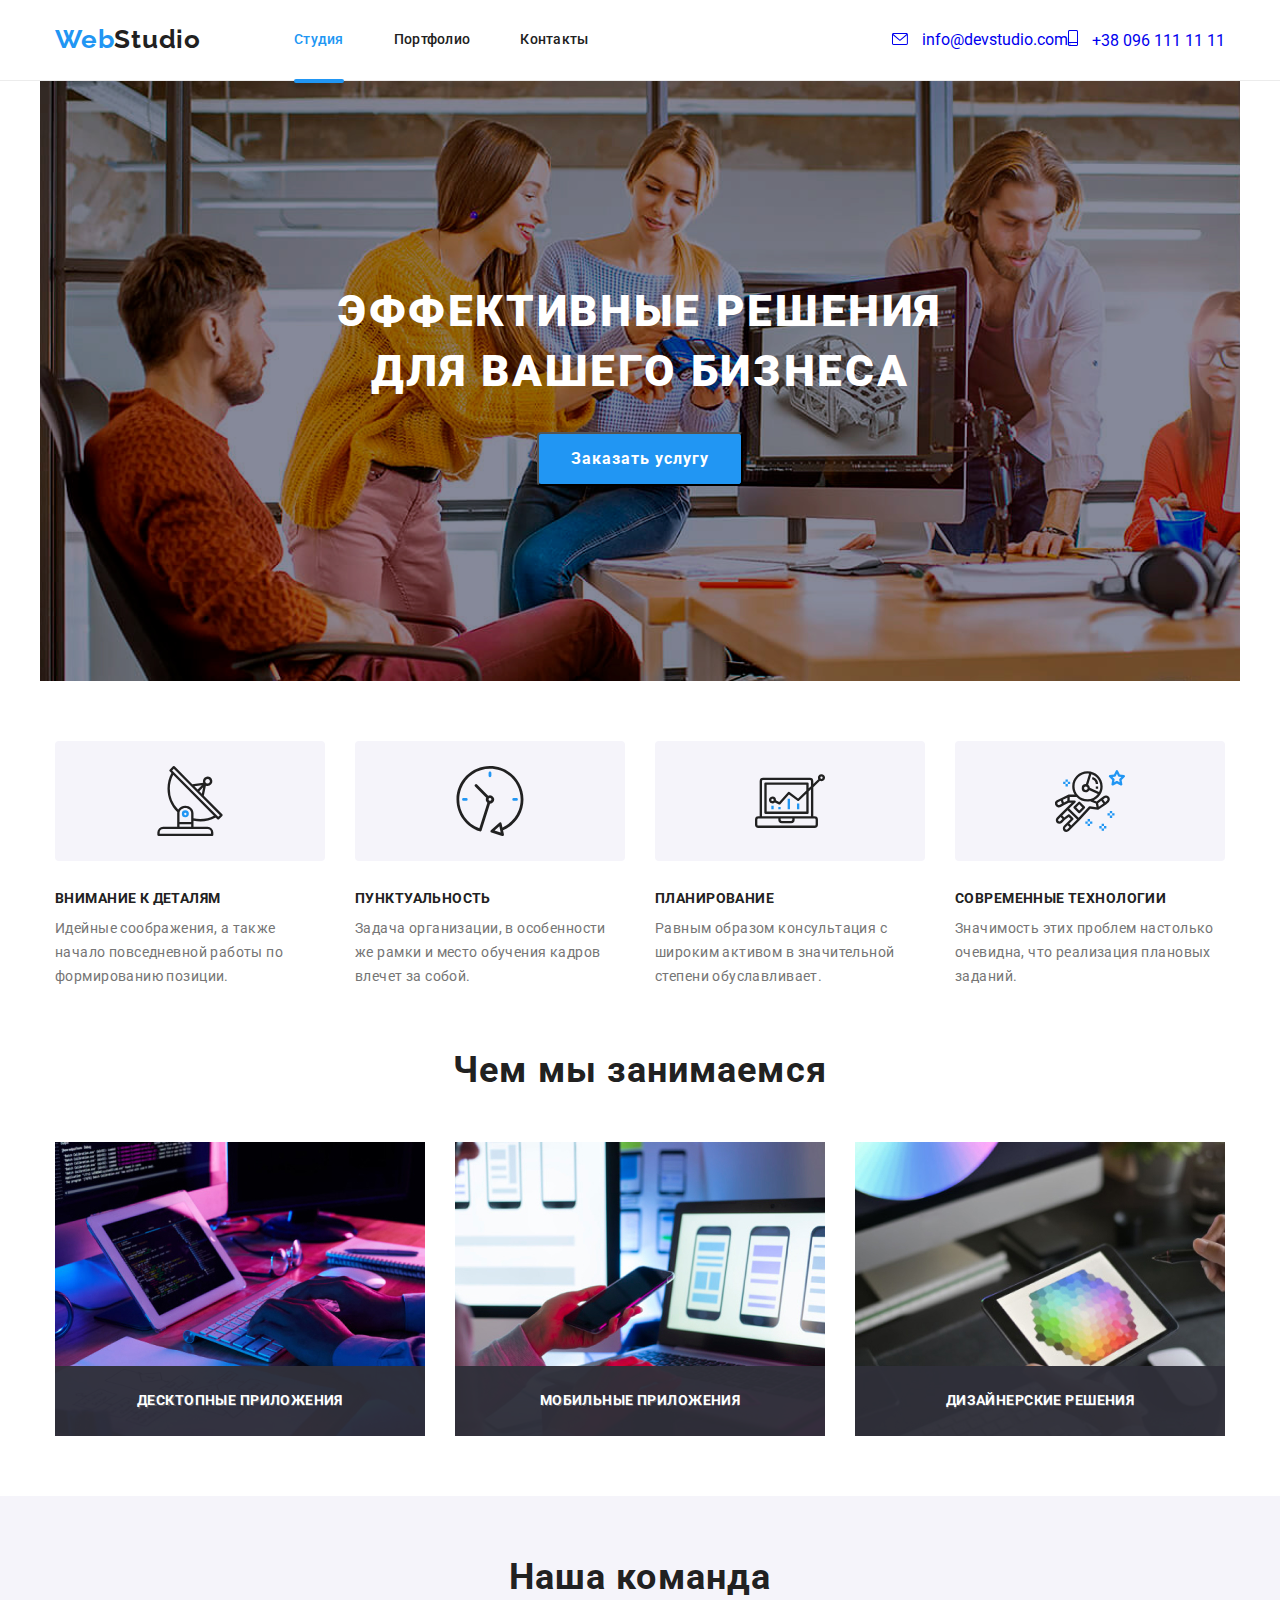
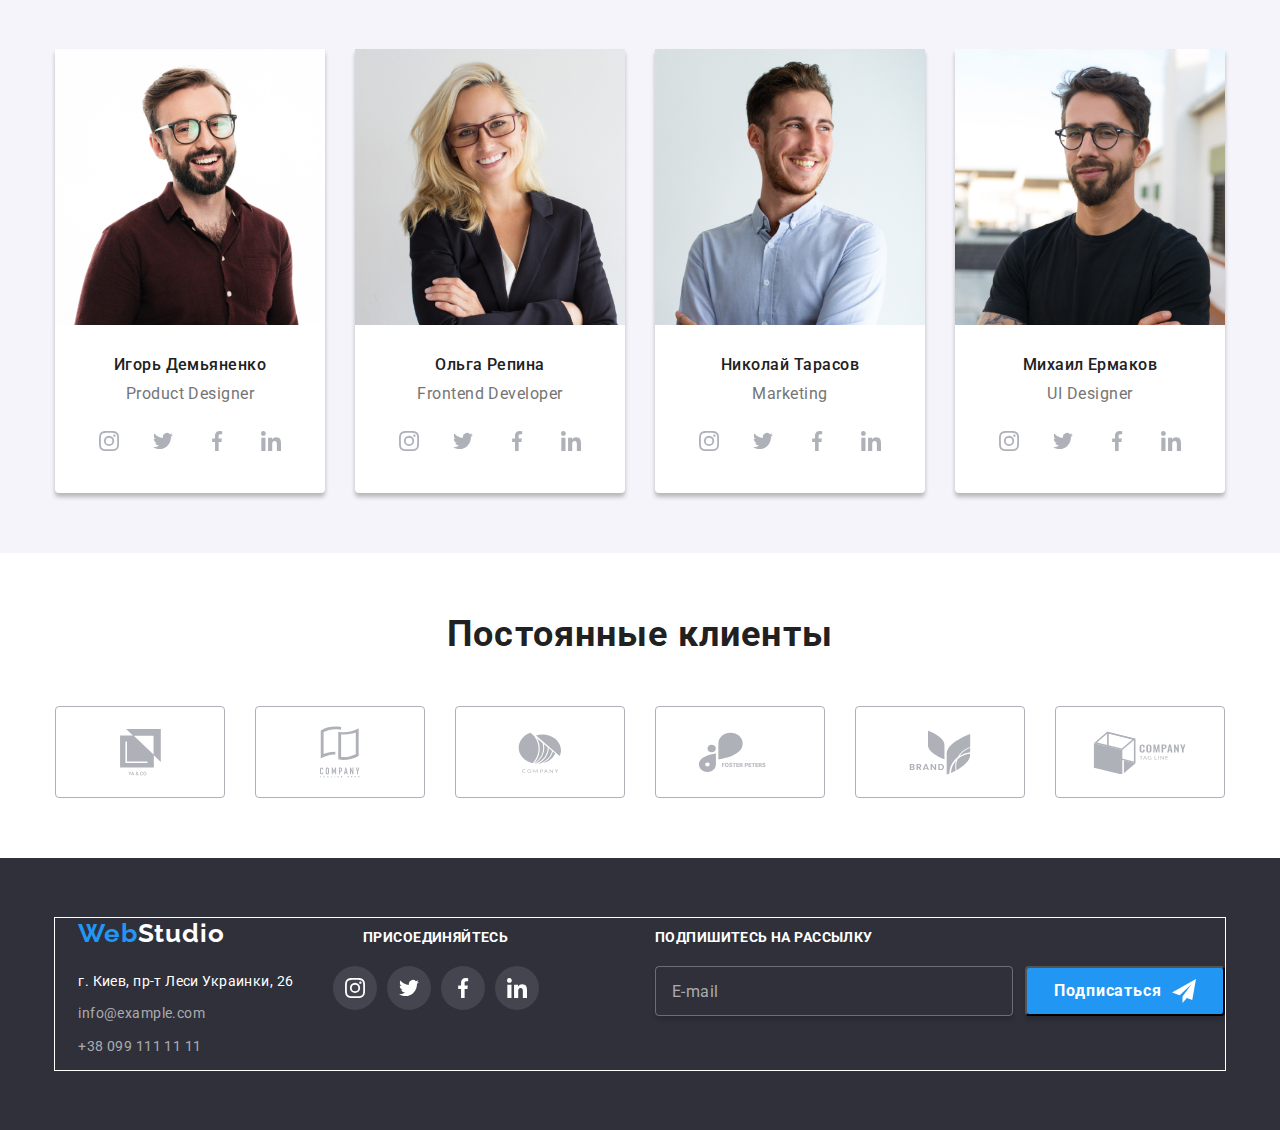
==== commit e6297786: "desparate-commit" ====
--- a/index.html
+++ b/index.html
@@ -18,33 +18,85 @@
 <body class="pagebody">
     <!--Header-section-->
     <header class="header">
-        <div class="container nav-section">
-            <nav class="nav">
+        <div class="container">
+            <nav class="nav-section">
                 <a href="" class="logo logo--header"><span class="logo--accent">Web</span>Studio</a>
-                <ul class="site-nav">
-                    <li class="site-nav__item"> <a href="./index.html" class="site-nav__link site-nav__link--current">Студия</a> </li>
-                    <li class="site-nav__item"> <a href="./portfolio.html" class="site-nav__link">Портфолио</a> </li>
-                    <li class="site-nav__item"> <a href="" class="site-nav__link">Контакты</a> </li>
+                <button class="mobile-open">
+                    <svg class="icon-menu" width="40px" height="40px" aria-label="Кнопка мобильного меню">
+                        <use href="./images/icons.svg#menu"></use>
+                    </svg>
+                </button>
+            
+                <nav class="">
+                    <ul class="site-nav">
+                        <li class="site-nav__item"> <a href="./index.html" class="site-nav__link site-nav__link--current">Студия</a>
+                        </li>
+                        <li class="site-nav__item"> <a href="./portfolio.html" class="site-nav__link">Портфолио</a> </li>
+                        <li class="site-nav__item"> <a href="" class="site-nav__link">Контакты</a> </li>
+                    </ul>
+                </nav>
+            
+                <ul class="head-contacts">
+                    <li class="head-contacts__item">
+                        <a href="mailto:info@devstudio.com" class="head-contacts__link">
+                            <svg class="head-contacts__icon" width="16" height="12">
+                                <use href="./images/icons.svg#icon-mail"></use>
+                            </svg>
+                            info@devstudio.com</a>
+                    </li>
+            
+                    <li class="head-contacts__item">
+                        <a href="tel:+380961111111" class="head-contacts__link">
+                            <svg class="head-contacts__icon" width="10" height="16">
+                                <use href="./images/icons.svg#icon-smartphone"></use>
+                            </svg>
+                            +38 096 111 11 11</a>
+                    </li>
                 </ul>
             </nav>
-
-            <ul class="head-contacts">
-                <li class="head-contacts__item">
-                    <a href="mailto:info@devstudio.com" class="head-contacts__link">
-                        <svg class="head-contacts__icon" width="16" height="12">
-                            <use href="./images/icons.svg#icon-mail"></use>
-                        </svg>
-                        info@devstudio.com</a>
-                </li>
-
-                <li class="head-contacts__item">
-                    <a href="tel:+380961111111" class="head-contacts__link">
-                        <svg class="head-contacts__icon" width="10" height="16">
-                            <use href="./images/icons.svg#icon-smartphone"></use>
-                        </svg>
-                        +38 096 111 11 11</a>
-                </li>
-            </ul>
+            
+            <div class="mobile touch-transform is-hidden">
+                <div class="container">
+                    <div class="mobile-container touch-transform">
+                        <button class="mobile-close">
+                            <svg class="icon-menu-close" width="40" height="40">
+                                <use href="./images/icons.svg#menu-close"></use>
+                            </svg>
+                        </button>
+                        <ul class="mobile-menu">
+                            <li class="mobile-menu__item">
+                                <a href="./index.html" class="mobile-menu__link active">Студия</a>
+                            </li>
+                            <li class="mobile-menu__item">
+                                <a href="./portfolio.html" class="mobile-menu__link">Портфолио</a>
+                            </li>
+                            <li class="mobile-menu__item">
+                                <a href="" class="mobile-menu__link">Контакты</a>
+                            </li>
+                        </ul>
+                        <div class="mobile-bottom">
+                            <ul class="mobile-contacts">
+                                <li class="mobile-contacts__item">
+                                    <a href="tel:+380961111111" class="mobile-contacts__tel">+38 096 111 11 11</a>
+                                </li>
+                                <li class="mobile-contacts__item">
+                                    <a href="mailto:info@devstudio.com" class="mobile-contacts__mail">info@devstudio.com</a>
+                                </li>
+                            </ul>
+                            <ul class="burger-links">
+                                <li class="burger-links__item"><a href="" class="burger-links-link"></a>Instagram</li>
+                                <li class="burger-links__item"></li>
+                                <li class="burger-links__item"><a href="" class="burger-links-link"></a>Twitter</li>
+                                <li class="burger-links__item"></li>
+                                <li class="burger-links__item"><a href="" class="burger-links-link"></a>Facebook</li>
+                                <li class="burger-links__item"></li>
+                                <li class="burger-links__item"><a href="" class="burger-links-link"></a>LinkedIn</li>
+                            </ul>
+                        </div>
+                    </div>
+                </div>
+                
+            </div>
         </div>
     </header>
 
@@ -195,7 +247,10 @@
                         <a href="" class="services__link">
                             <article class="services__card">
                                 <div class="services__thumb cursors">
-                                    <img src="./images/sq-service-1.jpg" alt="service-1" width="370" height="294" />
+                                    <img srcset="./images/service1.jpg 1x,
+                                    ./images/service1@2x.jpg 2x,"
+                                    scr="./images/service1.jpg" 
+                                    alt="service-1" width="370" height="294" />
                                     <p class="services__label">Десктопные приложения</p>
                                 </div>
                             </article>
@@ -206,7 +261,10 @@
                         <a href="" class="services__link">
                             <article class="services__card">
                                 <div class="services__thumb">
-                                    <img src="./images/sq-service-2.jpg" alt="service-2" width="370" height="294" />
+                                    <img srcset="./images/service2.jpg 1x,
+                                    ./images/service2@2x.jpg 2x,"
+                                    scr="./images/service2.jpg" 
+                                    alt="service-2" width="370" height="294" />
                                     <p class="services__label">Мобильные приложения</p>
                                 </div>
                             </article>
@@ -217,7 +275,10 @@
                         <a href="" class="services__link">
                             <article class="services__card">
                                 <div class="services__thumb">
-                                    <img src="./images/sq-service-3.jpg" alt="service-3" width="370" height="294" />
+                                    <img srcset="./images/service3.jpg 1x,
+                                    ./images/service3@2x.jpg 2x,"
+                                    scr="./images/service3.jpg" 
+                                    alt="service-3" width="370" height="294" />
                                     <p class="services__label">Дизайнерские решения</p>
                                 </div>
                             </article>
@@ -240,7 +301,10 @@
                     <li class="team__card">
                         <article class="team__article">
                             <div class="team__thumb">
-                                <img src="./images/sq-i-demyanenko.jpg" alt="ihor-demyanenko" />
+                                <img srcset="./images/igor-demyanenko.jpg 1x,
+                                    ./images/igor-demyanenko@2x.jpg 2x,"
+                                    scr="./images/igor-demyanenko.jpg" 
+                                alt="ihor-demyanenko" />
                             </div>
 
                             <div class="team__content">
@@ -285,7 +349,10 @@
                     <li class="team__card">
                         <article class="team__article">
                             <div class="team__thumb">
-                                <img src="./images/sq-o-repyna.jpg" alt="olha-repyna"/>
+                                <img srcset="./images/olga-repina.jpg 1x,
+                                    ./images/olga-repina@2x.jpg 2x,"
+                                    scr="./images/olga-repina.jpg" 
+                                alt="olha-repyna"/>
                             </div>
 
                             <div class="team__content">
@@ -330,7 +397,10 @@
                     <li class="team__card">
                         <article class="team__article">
                             <div class="team__thumb">
-                                <img src="./images/sq-n-tarasov.jpg" alt="nikolay-tarasov"/>
+                                <img srcset="./images/nikolay-tarasov.jpg 1x,
+                                    ./images/nikolay-tarasov@2x.jpg 2x,"
+                                    scr="./images/nikolay-tarasov.jpg" 
+                                alt="nikolay-tarasov"/>
                             </div>
 
                             <div class="team__content">
@@ -375,7 +445,10 @@
                     <li class="team__card">
                         <article class="team__article">
                             <div class="team__thumb">
-                                <img src="./images/sq-m-yermakov.jpg" alt="mikhail-yermakov"/>
+                                <img srcset="./images/mihail-ermakov.jpg 1x,
+                                    ./images/mihail-ermakov@2x.jpg 2x,"
+                                    scr="./images/mihail-ermakov.jpg" 
+                                alt="mikhail-yermakov"/>
                             </div>
 
                             <div class="team__content">
@@ -483,86 +556,79 @@
 
     <!--Footer-section-->
     <footer class="footer">
-
         <div class="container">
             <div class="footer__flex">
-
-                <div class="footer__tablet-box">
-                    <div class="footer__tablet-upper-box">
-                        <div class="footer__flex-column first-column">
-                            <a href="" class="logo logo--footer"><span class="logo--accent">Web</span>Studio</a>
-                    
-                            <!--Contact-information-->
-                            <a href="">
-                                <address class="first-column__item footer__link">г. Киев, пр-т Леси Украинки, 26</address>
-                            </a>
-                            <a href="mailto:info@example.com"
-                                class="first-column__item footer__link footer__link--grey">info@example.com</a>
-                            <a href="tel:+380991111111" class="first-column__item footer__link footer__link--grey">+38 099 111 11 11</a>
-                        </div>
-                    
-                        <!--Join us-->
-                        <div class="footer__flex-column join-us__box">
-                    
-                            <h3 class="join-us__title">Присоединяйтесь</h3>
-                    
-                            <ul class="join-us">
-                                <li class="join-us__item">
-                                    <a href="" class="join-us__link">
-                                        <svg class="join-us__icon" width="20" height="20">
-                                            <use href="./images/icons.svg#icon-instagram"></use>
-                                        </svg>
-                                    </a>
-                                </li>
-                                <li class="join-us__item">
-                                    <a href="" class="join-us__link">
-                                        <svg class="join-us__icon" width="20" height="20">
-                                            <use href="./images/icons.svg#icon-twitter"></use>
-                                        </svg>
-                                    </a>
-                                </li>
-                                <li class="join-us__item">
-                                    <a href="" class="join-us__link">
-                                        <svg class="join-us__icon" width="20" height="20">
-                                            <use href="./images/icons.svg#icon-facebook"></use>
-                                        </svg>
-                                    </a>
-                                </li>
-                                <li class="join-us__item">
-                                    <a href="" class="join-us__link">
-                                        <svg class="join-us__icon" width="20" height="20">
-                                            <use href="./images/icons.svg#icon-linkedin"></use>
-                                        </svg>
-                                    </a>
-                                </li>
-                            </ul>
-                        </div>
-                    
-                    </div>
-                    <!--Subscribe-->
-                    <div class="footer__flex-column subscribe__box">
-                    
-                        <h3 class="subscribe__title">Подпишитесь на рассылку</h3>
-                    
-                        <div class="subscribe__list">
-                            <input type="email" class="subscribe__input" name="mail" id="mail" placeholder="E-mail" />
-                            <button class="subscribe__btn cursors">
-                                Подписаться
-                                <svg class="subscribe__icon" width="24" height="24">
-                                    <use href="./images/icons.svg#send"></use>
-                                </svg>
-                            </button>
-                        </div>
-                    
+                <div class="footer__flex-column first-column">
+                    <a href="" class="logo logo--footer"><span class="logo--accent">Web</span>Studio</a>
+            
+                    <!--Contact-information-->
+                    <a href="">
+                        <address class="first-column__item footer__link">г. Киев, пр-т Леси Украинки, 26</address>
+                    </a>
+                    <a href="mailto:info@example.com"
+                        class="first-column__item footer__link footer__link--grey">info@example.com</a>
+                    <a href="tel:+380991111111" class="first-column__item footer__link footer__link--grey">+38 099 111 11 11</a>
+                </div>
+            
+                <!--Join us-->
+                <div class="footer__flex-column join-us__box">
+                    <div class="">
+                        <h3 class="join-us__title">Присоединяйтесь</h3>
+                        
+                        <ul class="join-us">
+                            <li class="join-us__item">
+                                <a href="" class="join-us__link">
+                                    <svg class="join-us__icon" width="20" height="20">
+                                        <use href="./images/icons.svg#icon-instagram"></use>
+                                    </svg>
+                                </a>
+                            </li>
+                            <li class="join-us__item">
+                                <a href="" class="join-us__link">
+                                    <svg class="join-us__icon" width="20" height="20">
+                                        <use href="./images/icons.svg#icon-twitter"></use>
+                                    </svg>
+                                </a>
+                            </li>
+                            <li class="join-us__item">
+                                <a href="" class="join-us__link">
+                                    <svg class="join-us__icon" width="20" height="20">
+                                        <use href="./images/icons.svg#icon-facebook"></use>
+                                    </svg>
+                                </a>
+                            </li>
+                            <li class="join-us__item">
+                                <a href="" class="join-us__link">
+                                    <svg class="join-us__icon" width="20" height="20">
+                                        <use href="./images/icons.svg#icon-linkedin"></use>
+                                    </svg>
+                                </a>
+                            </li>
+                        </ul>
                     </div>
                 </div>
                 
-            </div>
-
+                
+                <!--Subscribe-->
+                <div class="footer__flex-column subscribe__box">
+                
+                    <h3 class="subscribe__title">Подпишитесь на рассылку</h3>
+                
+                    <div class="subscribe__list">
+                        <input type="email" class="subscribe__input" name="mail" id="mail" placeholder="E-mail" />
+                        <button class="subscribe__btn cursors">
+                            Подписаться
+                            <svg class="subscribe__icon" width="24" height="24">
+                                <use href="./images/icons.svg#send"></use>
+                            </svg>
+                        </button>
+                    </div>               
+                </div>
+            </div>
         </div>
-
     </footer>
 
+    <script src="./mobile-menu.js"></script>
     <script src="./modal.js"></script>
 </body>
 
--- a/css/main.min.css
+++ b/css/main.min.css
@@ -1,2 +1,2 @@
-h1,h2,h3,p{margin:0;-webkit-user-select:none;-moz-user-select:none;-ms-user-select:none;user-select:none}a{text-decoration:none}ul{padding:0;margin:0;list-style:none}img{display:block;width:100%;height:auto}.pagebody{font-family:Roboto, sans-serif;background-color:#fff;color:#757575;margin:0 auto}.cursors{cursor:pointer}.container{padding:0 15px;margin:0 auto}@media screen and (min-width: 480px){.container{width:480px}}@media screen and (min-width: 768px){.container{width:768px}}@media screen and (min-width: 1200px){.container{width:1200px}}.section{padding:60px 0}.header{background-color:#fff;border-bottom:1px solid #ececec}.nav-section,.nav,.site-nav,.head_contacts{display:-webkit-box;display:-ms-flexbox;display:flex;-webkit-box-align:center;-ms-flex-align:center;align-items:center}.site-nav{margin-left:93px}@media screen and (max-width: 767px){.site-nav{display:none}}.site-nav__item:not(:last-child){margin-right:50px}.site-nav__link{display:block;padding-top:32px;padding-bottom:32px;color:#212121;font-style:normal;font-weight:500;font-size:14px;line-height:1.14;letter-spacing:0.02em;text-decoration:none;-webkit-transition-property:color;transition-property:color;-webkit-transition-duration:250ms;transition-duration:250ms;-webkit-transition-timing-function:cubic-bezier(0.4, 0, 0.2, 1);transition-timing-function:cubic-bezier(0.4, 0, 0.2, 1)}.site-nav__link:hover,.site-nav__link:focus{color:#2196f3}.site-nav__link--current{position:relative;color:#2196f3}.site-nav__link--current::after{position:absolute;bottom:-3px;content:"";display:block;width:100%;height:4px;border-radius:2px;-webkit-box-shadow:0px 4px 4px rgba(0,0,0,0.25);box-shadow:0px 4px 4px rgba(0,0,0,0.25);background:#2196f3}.head-contacts{display:-webkit-box;display:-ms-flexbox;display:flex;-webkit-box-align:center;-ms-flex-align:center;align-items:center;margin:0 0 0 auto;padding:0}@media screen and (max-width: 767px){.head-contacts{display:none}}.head-contacts__item:not(:first-child){margin-left:50px}.head-contacts__link{display:block;padding-top:32px;padding-bottom:32px;border:0;font-style:normal;font-weight:500;font-size:14px;line-height:1.14;letter-spacing:0.02em;text-decoration:none;background-color:#fff;color:#757575;-webkit-transition-property:color;transition-property:color;-webkit-transition-duration:250ms;transition-duration:250ms;-webkit-transition-timing-function:cubic-bezier(0.4, 0, 0.2, 1);transition-timing-function:cubic-bezier(0.4, 0, 0.2, 1)}.head-contacts__link:hover,.head-contacts__link:focus{color:#2196f3}.head-contacts__icon{display:inline-block;fill:currentColor;margin-right:10px}.footer{padding-top:60px;padding-bottom:60px;background-color:#2f303a}.footer__flex{outline:1px solid white;display:-webkit-box;display:-ms-flexbox;display:flex;text-align:center}@media screen and (max-width: 767px){.footer__flex{-webkit-box-orient:vertical;-webkit-box-direction:normal;-ms-flex-direction:column;flex-direction:column}}@media screen and (min-width: 1200px){.footer__flex-column:first-child{margin-right:70px}}@media screen and (min-width: 1200px){.footer__flex{-webkit-box-orient:horizontal;-webkit-box-direction:normal;-ms-flex-direction:row;flex-direction:row}}.footer__tablet-box{width:100%}@media screen and (min-width: 768px) and (max-width: 1199px){.footer__tablet-box{display:-webkit-box;display:-ms-flexbox;display:flex;-webkit-box-orient:vertical;-webkit-box-direction:normal;-ms-flex-direction:column;flex-direction:column}}@media screen and (min-width: 768px) and (max-width: 1199px){.footer__tablet-upper-box{display:-webkit-box;display:-ms-flexbox;display:flex;outline:1px solid lightblue}}.first-column{display:-webkit-box;display:-ms-flexbox;display:flex;-webkit-box-orient:vertical;-webkit-box-direction:normal;-ms-flex-direction:column;flex-direction:column;margin-bottom:60px}.first-column__item:not(:first-child){margin-top:9px}@media screen and (min-width: 768px) and (max-width: 1199px){.first-column{margin-left:76px;margin-right:165px}}.footer__link{display:block;font-style:normal;font-weight:normal;font-size:14px;line-height:1.7;letter-spacing:0.03em;text-decoration:none;color:#fff;-webkit-transition-property:color;transition-property:color;-webkit-transition-duration:250ms;transition-duration:250ms;-webkit-transition-timing-function:cubic-bezier(0.4, 0, 0.2, 1);transition-timing-function:cubic-bezier(0.4, 0, 0.2, 1)}.footer__link--grey{color:rgba(255,255,255,0.6)}.footer__link:hover,.footer__link:focus{color:#2196f3}.join-us__title,.subscribe__title{font-style:normal;font-weight:bold;font-size:14px;line-height:1.14;letter-spacing:0.03em;text-transform:uppercase;padding-top:12px;margin-bottom:20px;color:#fff}.join-us{display:-webkit-box;display:-ms-flexbox;display:flex;-webkit-box-pack:center;-ms-flex-pack:center;justify-content:center;-webkit-box-align:center;-ms-flex-align:center;align-items:center;margin-bottom:60px}.join-us__item:not(:last-child){margin-right:10px}.join-us__link{display:-webkit-box;display:-ms-flexbox;display:flex;-webkit-box-pack:center;-ms-flex-pack:center;justify-content:center;-webkit-box-align:center;-ms-flex-align:center;align-items:center;width:44px;height:44px;border-radius:50%;color:#afb1b8;background:rgba(255,255,255,0.1);-webkit-transition-property:background-color;transition-property:background-color;-webkit-transition-duration:250ms;transition-duration:250ms;-webkit-transition-timing-function:cubic-bezier(0.4, 0, 0.2, 1);transition-timing-function:cubic-bezier(0.4, 0, 0.2, 1)}.join-us__link:hover,.join-us__link:focus{background-color:#2196f3}.join-us__icon{display:-webkit-box;display:-ms-flexbox;display:flex;-webkit-box-pack:center;-ms-flex-pack:center;justify-content:center;-webkit-box-align:center;-ms-flex-align:center;align-items:center;padding:0;fill:#fff}.subscribe__box{padding:0;display:-webkit-box;display:-ms-flexbox;display:flex;-webkit-box-orient:vertical;-webkit-box-direction:normal;-ms-flex-direction:column;flex-direction:column;-webkit-box-align:center;-ms-flex-align:center;align-items:center}@media screen and (min-width: 1200px){.subscribe__box{margin-right:auto}}.subscribe__list{display:-webkit-box;display:-ms-flexbox;display:flex;-webkit-box-orient:vertical;-webkit-box-direction:normal;-ms-flex-direction:column;flex-direction:column}.subscribe__input{display:-webkit-box;display:-ms-flexbox;display:flex;-webkit-box-align:center;-ms-flex-align:center;align-items:center;padding:0 16px;width:450px;height:50px;font-size:16px;line-height:1.25;letter-spacing:0.03em;color:rgba(255,255,255,0.6);border:1px solid rgba(255,255,255,0.3);-webkit-box-shadow:0px 4px 4px rgba(0,0,0,0.15);box-shadow:0px 4px 4px rgba(0,0,0,0.15);border-radius:4px;background-color:transparent;margin-bottom:20px}@media screen and (min-width: 1200px){.subscribe__input{width:358px}}.subscribe__input::-webkit-input-placeholder{font-size:16px;line-height:1.25;letter-spacing:0.03em;color:rgba(255,255,255,0.6)}.subscribe__input:-ms-input-placeholder{font-size:16px;line-height:1.25;letter-spacing:0.03em;color:rgba(255,255,255,0.6)}.subscribe__input::-ms-input-placeholder{font-size:16px;line-height:1.25;letter-spacing:0.03em;color:rgba(255,255,255,0.6)}.subscribe__input::placeholder{font-size:16px;line-height:1.25;letter-spacing:0.03em;color:rgba(255,255,255,0.6)}.subscribe__btn{display:-webkit-box;display:-ms-flexbox;display:flex;-webkit-box-pack:center;-ms-flex-pack:center;justify-content:center;-webkit-box-align:center;-ms-flex-align:center;align-items:center;margin:0 auto;width:200px;height:50px;font-weight:bold;font-size:16px;line-height:1.9;letter-spacing:0.06em;-webkit-box-shadow:0px 4px 4px rgba(0,0,0,0.15);box-shadow:0px 4px 4px rgba(0,0,0,0.15);border-radius:4px;color:#fff;background-color:#2196f3}.subscribe__icon{margin-left:10px;fill:currentColor}.logo{display:block;font-family:Raleway;font-style:normal;font-weight:bold;font-size:26px;line-height:1.2;letter-spacing:0.03em;text-decoration:none}.logo--accent{color:#2196f3}.logo--header{padding:25px 0;color:#212121}.logo--footer{margin-bottom:20px;color:#fff}.hero{padding:200px, 0;text-align:center}.hero__overlay{width:480px;height:400px;margin-left:auto;margin-right:auto;background-size:contain;background:#c4c4c4;background-image:-webkit-gradient(linear, left top, right top, from(rgba(47,48,58,0.4)), to(rgba(47,48,58,0.4))),url("../images/sq-hero.jpg");background-image:linear-gradient(to right, rgba(47,48,58,0.4), rgba(47,48,58,0.4)),url("../images/sq-hero.jpg");-o-object-fit:cover;object-fit:cover}@media screen and (min-width: 768px){.hero__overlay{width:768px;height:400px}}@media screen and (min-width: 1200px){.hero__overlay{width:1600px;height:600px}}.hero__content{padding:118px 0}@media screen and (min-width: 1200px){.hero__content{padding:200px 0}}.hero__title{margin-bottom:30px;margin-left:auto;margin-right:auto;width:360px;font-style:normal;font-weight:900;font-size:26px;line-height:1.6;text-align:center;letter-spacing:0.06em;text-transform:uppercase;color:#fff}.hero__btn{padding:10px 32px;font-style:normal;font-weight:bold;font-size:16px;line-height:1.9;letter-spacing:0.06em;border-radius:4px;background-color:#2196f3;color:#fff;-webkit-transition-property:background-color;transition-property:background-color;-webkit-transition-duration:250ms;transition-duration:250ms;-webkit-transition-timing-function:cubic-bezier(0.4, 0, 0.2, 1);transition-timing-function:cubic-bezier(0.4, 0, 0.2, 1)}.hero__btn:hover,.hero__btn:focus{background-color:#188ce8}.backdrop{position:fixed;z-index:2;width:100vw;height:100vh;top:0;left:0;background-color:rgba(0,0,0,0.2);opacity:1;visibility:visible;-webkit-transition-property:opacity;transition-property:opacity;-webkit-transition-duration:250ms;transition-duration:250ms;-webkit-transition-timing-function:cubic-bezier(0.4, 0, 0.2, 1);transition-timing-function:cubic-bezier(0.4, 0, 0.2, 1)}.backdrop.is-hidden{opacity:0;visibility:hidden;pointer-events:none}.modal{position:absolute;top:50%;left:50%;width:450px;height:609px;-webkit-box-shadow:0px 1px 3px rgba(0,0,0,0.12),0px 1px 1px rgba(0,0,0,0.14),0px 2px 1px rgba(0,0,0,0.2);box-shadow:0px 1px 3px rgba(0,0,0,0.12),0px 1px 1px rgba(0,0,0,0.14),0px 2px 1px rgba(0,0,0,0.2);border-radius:4px;background-color:#fff;visibility:visible;-webkit-transform:translate(-50%, -50%) scale(1);transform:translate(-50%, -50%) scale(1);-webkit-transition-property:-webkit-transform;transition-property:-webkit-transform;transition-property:transform;transition-property:transform, -webkit-transform;-webkit-transition-duration:250ms;transition-duration:250ms;-webkit-transition-timing-function:cubic-bezier(0.4, 0, 0.2, 1);transition-timing-function:cubic-bezier(0.4, 0, 0.2, 1)}@media screen and (min-width: 1200px){.modal{width:528px;height:581px}}.backdrop.is-hidden .modal{-webkit-transform:translate(-50%, -50%) scale(0.4);transform:translate(-50%, -50%) scale(0.4)}.modal__btn-close{position:absolute;top:0;right:0;display:-webkit-box;display:-ms-flexbox;display:flex;-webkit-box-pack:center;-ms-flex-pack:center;justify-content:center;-webkit-box-align:center;-ms-flex-align:center;align-items:center;margin:8px;padding:0;width:30px;height:30px;border-radius:50%;border:1px solid rgba(0,0,0,0.1);background-color:#fff;-webkit-transition-property:color;transition-property:color;-webkit-transition-duration:250ms;transition-duration:250ms;-webkit-transition-timing-function:cubic-bezier(0.4, 0, 0.2, 1);transition-timing-function:cubic-bezier(0.4, 0, 0.2, 1)}.modal__btn-close:hover,.modal__btn-close:focus{color:#2196f3}.modal__icon-close{position:absolute;top:50%;left:50%;-webkit-transform:translate(-50%, -50%);transform:translate(-50%, -50%);padding:0;fill:currentColor}.form{padding:40px}.form__title{margin-bottom:12px;font-weight:bold;font-size:20px;line-height:1.15;text-align:center;letter-spacing:0.03em;color:#212121}.form__field{margin-bottom:10px;display:-webkit-box;display:-ms-flexbox;display:flex;-webkit-box-orient:vertical;-webkit-box-direction:normal;-ms-flex-direction:column;flex-direction:column}.form__label{margin-bottom:4px;font-size:12px;line-height:1.2;letter-spacing:0.01em;color:#757575}.form__input-box{position:relative;display:-webkit-box;display:-ms-flexbox;display:flex;-webkit-box-pack:start;-ms-flex-pack:start;justify-content:start;-webkit-box-align:center;-ms-flex-align:center;align-items:center}.form__input{height:40px;width:100%;cursor:pointer;padding-left:42px;border:1px solid rgba(33,33,33,0.2);border-radius:4px;-webkit-transition-property:border;transition-property:border;-webkit-transition-duration:250ms;transition-duration:250ms;-webkit-transition-timing-function:cubic-bezier(0.4, 0, 0.2, 1);transition-timing-function:cubic-bezier(0.4, 0, 0.2, 1)}.form__input:focus,.form__input:hover{outline:none;border:1px solid #2196f3}.form__icon{position:absolute;left:12px;fill:#212121;-webkit-transition-property:fill;transition-property:fill;-webkit-transition-duration:250ms;transition-duration:250ms;-webkit-transition-timing-function:cubic-bezier(0.4, 0, 0.2, 1);transition-timing-function:cubic-bezier(0.4, 0, 0.2, 1)}.form__input:hover+.form__icon,.form__input:focus+.form__icon{fill:#2196f3}.form__comment-area{resize:none;width:100%;height:120px;padding:12px 16px;cursor:pointer;border:1px solid rgba(33,33,33,0.2);border-radius:4px;-webkit-transition-property:border;transition-property:border;-webkit-transition-duration:250ms;transition-duration:250ms;-webkit-transition-timing-function:cubic-bezier(0.4, 0, 0.2, 1);transition-timing-function:cubic-bezier(0.4, 0, 0.2, 1)}.form__comment-area::-webkit-input-placeholder{font-size:14px;line-height:1.2;letter-spacing:0.01em;color:rgba(117,117,117,0.5)}.form__comment-area:-ms-input-placeholder{font-size:14px;line-height:1.2;letter-spacing:0.01em;color:rgba(117,117,117,0.5)}.form__comment-area::-ms-input-placeholder{font-size:14px;line-height:1.2;letter-spacing:0.01em;color:rgba(117,117,117,0.5)}.form__comment-area::placeholder{font-size:14px;line-height:1.2;letter-spacing:0.01em;color:rgba(117,117,117,0.5)}.form__comment-area:hover,.form__comment-area:focus{outline:none;border:1px solid #2196f3}.policy{margin-top:20px;display:-webkit-box;display:-ms-flexbox;display:flex;-webkit-box-pack:center;-ms-flex-pack:center;justify-content:center;-webkit-box-align:center;-ms-flex-align:center;align-items:center;font-size:12px;line-height:1.2;letter-spacing:0.03em;padding:0;color:#757575}@media screen and (min-width: 1200px){.policy{font-size:14px;line-height:1.7}}.policy__link{text-decoration:underline;color:#2196f3}.policy__checkbox{-webkit-appearance:none;-moz-appearance:none;appearance:none}.policy__icon{display:inline-block;width:16px;height:15px;margin-right:7px;background-image:url("../images/check-empty.svg")}.policy__checkbox:checked+.policy__icon{width:16px;height:15px;background:#2196f3;border-radius:2px;background-image:url("../images/check-full.svg");background-size:contain}.form__btn-submit{display:-webkit-box;display:-ms-flexbox;display:flex;-webkit-box-pack:center;-ms-flex-pack:center;justify-content:center;-webkit-box-align:center;-ms-flex-align:center;align-items:center;margin:30px auto 0 auto;width:200px;height:50px;font-weight:bold;font-size:16px;line-height:1.9;letter-spacing:0.06em;color:#fff;background:#2196f3;-webkit-box-shadow:0px 4px 4px rgba(0,0,0,0.15);box-shadow:0px 4px 4px rgba(0,0,0,0.15);border-radius:4px}.feature__list{padding:0;margin:-15px}@media screen and (min-width: 768px){.feature__list{display:-webkit-box;display:-ms-flexbox;display:flex;-ms-flex-wrap:wrap;flex-wrap:wrap}}.feature__item{display:block;margin:15px}@media screen and (min-width: 768px){.feature__item{width:calc((100% - 2 * 30px) / 2)}}@media screen and (min-width: 1200px){.feature__item{width:calc((100% - 4 * 30px) / 4)}}.feature__pic{display:-webkit-box;display:-ms-flexbox;display:flex;-webkit-box-pack:center;-ms-flex-pack:center;justify-content:center;-webkit-box-align:center;-ms-flex-align:center;align-items:center;width:100%;height:120px;margin-bottom:30px;background:#f5f4fa;border-radius:4px}.feature__icon{width:70px;height:70px}.feature__title{margin-bottom:10px;font-style:normal;font-weight:bold;font-size:14px;line-height:1.14;letter-spacing:0.03em;text-transform:uppercase;color:#212121}.feature__text{font-style:normal;font-weight:normal;font-size:14px;line-height:1.7;letter-spacing:0.03em}.services__box{padding-top:0}@media screen and (max-width: 1199px){.services__box{display:none}}.services__title{margin-bottom:50px;font-style:normal;font-weight:bold;font-size:36px;line-height:1.2;letter-spacing:0.03em;text-align:center;color:#212121}.services__list{padding:0;display:-webkit-box;display:-ms-flexbox;display:flex}.services__item:not(:last-child){margin-right:30px}.services__thumb{position:relative}.services__label{position:absolute;display:-webkit-box;display:-ms-flexbox;display:flex;-webkit-box-pack:center;-ms-flex-pack:center;justify-content:center;text-align:center;padding:27px;height:70px;width:100%;bottom:0;right:0;font-weight:bold;font-size:14px;line-height:1.14;letter-spacing:0.03em;text-transform:uppercase;color:#fff;background-color:rgba(47,48,58,0.8)}.team__box{background-color:#f5f4fa}.team__title{margin-bottom:50px;font-style:normal;font-weight:bold;font-size:36px;line-height:1.2;letter-spacing:0.03em;color:#212121;text-align:center}.team__list{padding:0;margin:-15px}@media screen and (min-width: 768px){.team__list{display:-webkit-box;display:-ms-flexbox;display:flex;-ms-flex-wrap:wrap;flex-wrap:wrap}}.team__card{margin:15px;background-color:#fff;-webkit-box-shadow:0px 1px 3px rgba(0,0,0,0.12),0px 1px 1px rgba(0,0,0,0.14),0px 2px 1px rgba(0,0,0,0.2);box-shadow:0px 1px 3px rgba(0,0,0,0.12),0px 1px 1px rgba(0,0,0,0.14),0px 2px 1px rgba(0,0,0,0.2);border-bottom-left-radius:4px;border-bottom-right-radius:4px;-webkit-box-shadow:0px 4px 4px 0px #00000040;box-shadow:0px 4px 4px 0px #00000040}@media screen and (min-width: 768px){.team__card{width:calc((100% - 2 * 30px) / 2)}}@media screen and (min-width: 1200px){.team__card{width:calc((100% - 4 * 30px) / 4)}}.team__content{padding:30px 0 0 0}.team__worker-name{margin-bottom:10px;font-style:normal;font-weight:500;font-size:16px;line-height:1.2;letter-spacing:0.03em;text-align:center;color:#212121}.team__worker-function{font-style:normal;font-weight:normal;font-size:16px;line-height:1.2;letter-spacing:0.03em;text-align:center}.team__social{display:-webkit-box;display:-ms-flexbox;display:flex;-webkit-box-pack:center;-ms-flex-pack:center;justify-content:center;-webkit-box-align:center;-ms-flex-align:center;align-items:center;padding:16px 0 30px 0}.team__social-item:not(:last-child){margin-right:10px}.team__social-link{display:-webkit-box;display:-ms-flexbox;display:flex;-webkit-box-pack:center;-ms-flex-pack:center;justify-content:center;-webkit-box-align:center;-ms-flex-align:center;align-items:center;width:44px;height:44px;border-radius:50%;color:#afb1b8;-webkit-transition-property:background-color, color;transition-property:background-color, color;-webkit-transition-duration:250ms;transition-duration:250ms;-webkit-transition-timing-function:cubic-bezier(0.4, 0, 0.2, 1);transition-timing-function:cubic-bezier(0.4, 0, 0.2, 1)}.team__social-link:hover,.team__social-link:focus{background-color:#2196f3;color:#fff}.team__social-icon{display:-webkit-box;display:-ms-flexbox;display:flex;-webkit-box-pack:center;-ms-flex-pack:center;justify-content:center;-webkit-box-align:center;-ms-flex-align:center;align-items:center;padding:0;width:20px;height:20px;fill:currentColor}.customers__title{margin-bottom:50px;font-style:normal;font-weight:bold;font-size:36px;line-height:1.2;letter-spacing:0.03em;color:#212121;text-align:center}.customers{padding:0;display:-webkit-box;display:-ms-flexbox;display:flex;-ms-flex-wrap:wrap;flex-wrap:wrap;-webkit-box-pack:center;-ms-flex-pack:center;justify-content:center;-webkit-box-align:center;-ms-flex-align:center;align-items:center;margin:-15px}.customers__item{margin:15px;width:calc((100% - 2 * 30px) / 2)}@media screen and (min-width: 768px){.customers__item{width:calc((100% - 3 * 30px) / 3)}}@media screen and (min-width: 1200px){.customers__item{width:calc((100% - 6 * 30px) / 6)}}.customers__link{height:92px;display:-webkit-box;display:-ms-flexbox;display:flex;-webkit-box-pack:center;-ms-flex-pack:center;justify-content:center;-webkit-box-align:center;-ms-flex-align:center;align-items:center;border:1px solid #afb1b8;color:#afb1b8;border-radius:4px;-webkit-transition-property:border-color, color;transition-property:border-color, color;-webkit-transition-duration:250ms;transition-duration:250ms;-webkit-transition-timing-function:cubic-bezier(0.4, 0, 0.2, 1);transition-timing-function:cubic-bezier(0.4, 0, 0.2, 1)}.customers__link:hover,.customers__link:focus{border-color:#2196f3;color:#2196f3}.customers__icon{display:-webkit-box;display:-ms-flexbox;display:flex;-webkit-box-pack:center;-ms-flex-pack:center;justify-content:center;-webkit-box-align:center;-ms-flex-align:center;align-items:center;fill:currentColor}.button-menu{display:-webkit-box;display:-ms-flexbox;display:flex;-webkit-box-pack:center;-ms-flex-pack:center;justify-content:center;margin-bottom:40px}.button-menu__item:not(:last-child){margin-right:8px}.button-menu__btn{padding:6px 22px;font-family:inherit;font-style:normal;font-weight:500;font-size:16px;line-height:1.6;letter-spacing:0.03em;border-radius:4px;border:1px solid transparent;color:#212121;background-color:#f5f4fa;-webkit-transition-property:color, background-color, -webkit-box-shadow;transition-property:color, background-color, -webkit-box-shadow;transition-property:color, background-color, box-shadow;transition-property:color, background-color, box-shadow, -webkit-box-shadow;-webkit-transition-duration:250ms;transition-duration:250ms;-webkit-transition-timing-function:cubic-bezier(0.4, 0, 0.2, 1);transition-timing-function:cubic-bezier(0.4, 0, 0.2, 1)}.button-menu__btn:hover,.button-menu__btn:focus{color:#fff;background-color:#2196f3;-webkit-box-shadow:0px 4px 4px rgba(0,0,0,0.25);box-shadow:0px 4px 4px rgba(0,0,0,0.25)}.card-menu__list{padding:0;margin:-15px}@media screen and (min-width: 768px){.card-menu__list{display:-webkit-box;display:-ms-flexbox;display:flex;-ms-flex-wrap:wrap;flex-wrap:wrap}}.card-menu__card{margin:15px;background-color:#fff}@media screen and (min-width: 768px){.card-menu__card{width:calc((100% - 2 * 30px) / 2)}}@media screen and (min-width: 1200px){.card-menu__card{width:calc((100% - 3 * 30px) / 3)}}.card-menu__link{display:block;-webkit-transition-property:-webkit-box-shadow;transition-property:-webkit-box-shadow;transition-property:box-shadow;transition-property:box-shadow, -webkit-box-shadow;-webkit-transition-duration:250ms;transition-duration:250ms;-webkit-transition-timing-function:cubic-bezier(0.4, 0, 0.2, 1);transition-timing-function:cubic-bezier(0.4, 0, 0.2, 1)}.card-menu__link:hover,.card-menu__link:focus{-webkit-box-shadow:0px 1px 1px rgba(0,0,0,0.12),0px 4px 4px rgba(0,0,0,0.06),1px 4px 6px rgba(0,0,0,0.16);box-shadow:0px 1px 1px rgba(0,0,0,0.12),0px 4px 4px rgba(0,0,0,0.06),1px 4px 6px rgba(0,0,0,0.16)}.card-menu__thumb{position:relative;display:-webkit-box;display:-ms-flexbox;display:flex;-webkit-box-pack:center;-ms-flex-pack:center;justify-content:center;overflow:hidden}.card-menu__overlay{position:absolute;top:0;left:0;width:100%;height:100%;background-color:rgba(33,150,243,0.9);-webkit-transform:translateY(100%);transform:translateY(100%);-webkit-transition-property:-webkit-transform;transition-property:-webkit-transform;transition-property:transform;transition-property:transform, -webkit-transform;-webkit-transition-duration:250ms;transition-duration:250ms;-webkit-transition-timing-function:cubic-bezier(0.4, 0, 0.2, 1);transition-timing-function:cubic-bezier(0.4, 0, 0.2, 1)}.card-menu__link:hover .card-menu__overlay,.card-menu__link:focus .card-menu__overlay{-webkit-transform:translateX(0);transform:translateX(0)}.card-menu__hover-description{position:absolute;display:-webkit-box;display:-ms-flexbox;display:flex;-webkit-box-pack:center;-ms-flex-pack:center;justify-content:center;-webkit-box-align:center;-ms-flex-align:center;align-items:center;top:50%;left:50%;-webkit-transform:translate(-50%, -50%);transform:translate(-50%, -50%);width:100%;height:100%;padding:24px;font-size:18px;line-height:1.6;letter-spacing:0.03em;color:#fff;opacity:1}.card-menu__card-content{padding:20px 24px;border-left:1px solid #eeeeee;border-bottom:1px solid #eeeeee;border-right:1px solid #eeeeee}.card-menu__card-title{margin-bottom:4px;font-style:normal;font-weight:bold;font-size:18px;line-height:2;letter-spacing:0.06em;color:#212121}.card-menu__card-description{font-style:normal;font-weight:normal;font-size:16px;line-height:1.9;letter-spacing:0.03em;color:#757575}
+h1,h2,h3,p{margin:0;-webkit-user-select:none;-moz-user-select:none;-ms-user-select:none;user-select:none}a{text-decoration:none}ul{padding:0;margin:0;list-style:none}img{display:block;max-width:100%;height:auto}.pagebody{font-family:Roboto, sans-serif;background-color:#fff;color:#757575;margin:0 auto}.cursors{cursor:pointer}.container{padding:0 15px;margin:0 auto}@media screen and (min-width: 480px){.container{width:480px}}@media screen and (min-width: 768px){.container{width:768px}}@media screen and (min-width: 1200px){.container{width:1200px}}.section{padding:60px 0}.header{background-color:#fff;border-bottom:1px solid #ececec}.nav-section{position:relative;display:-webkit-box;display:-ms-flexbox;display:flex;-webkit-box-align:center;-ms-flex-align:center;align-items:center;-webkit-box-pack:justify;-ms-flex-pack:justify;justify-content:space-between;width:100%}.mobile-open,.mobile-close{display:-webkit-inline-box;display:-ms-inline-flexbox;display:inline-flex;margin:0;padding:0;border:none;background-color:transparent}@media screen and (min-width: 768px){.mobile-open,.mobile-close{display:none}}.site-nav{display:none}@media screen and (min-width: 768px){.site-nav{display:-webkit-box;display:-ms-flexbox;display:flex;-webkit-box-align:center;-ms-flex-align:center;align-items:center;margin-left:88px;color:#212121}}@media screen and (min-width: 1200px){.site-nav{margin-left:93px}}.site-nav__item:not(:last-child){margin-right:50px}.site-nav__link{position:relative;font-weight:500;font-size:40px;line-height:1.8;text-align:center;letter-spacing:0.02em;color:#212121;text-decoration:none;-webkit-transition-property:color;transition-property:color;-webkit-transition-duration:250ms;transition-duration:250ms;-webkit-transition-timing-function:cubic-bezier(0.4, 0, 0.2, 1);transition-timing-function:cubic-bezier(0.4, 0, 0.2, 1)}.site-nav__link:hover,.site-nav__link:focus,.site-nav__link:active{color:#2196f3}@media screen and (min-width: 768px){.site-nav__link{display:block;padding-top:32px;padding-bottom:32px;font-weight:500;font-size:14px;line-height:1.14;letter-spacing:0.02em;color:#212121}}.site-nav__link--current{color:#2196f3}@media screen and (min-width: 768px){.site-nav__link--current::after{position:absolute;bottom:-3px;content:"";display:block;width:100%;height:4px;border-radius:2px;-webkit-box-shadow:0px 4px 4px rgba(0,0,0,0.25);box-shadow:0px 4px 4px rgba(0,0,0,0.25);background:#2196f3}}.head-contacts{display:none;color:#757575}@media screen and (min-width: 768px){.head-contacts{display:-webkit-box;display:-ms-flexbox;display:flex;-webkit-box-orient:vertical;-webkit-box-direction:normal;-ms-flex-direction:column;flex-direction:column;-webkit-box-align:left;-ms-flex-align:left;align-items:left;margin-left:auto;padding:0}}@media screen and (min-width: 1200px){.head-contacts{display:-webkit-box;display:-ms-flexbox;display:flex;-webkit-box-orient:horizontal;-webkit-box-direction:normal;-ms-flex-direction:row;flex-direction:row;-webkit-box-align:center;-ms-flex-align:center;align-items:center}}@media screen and (min-width: 1200px){.contact-list__item:not(:last-child){margin-bottom:0}.contact-list__item:last-child{margin-left:50px}}.head-contact__link{display:-webkit-box;display:-ms-flexbox;display:flex;-webkit-box-align:center;-ms-flex-align:center;align-items:center;font-style:normal;font-weight:500;line-height:1.12;letter-spacing:0.03em}.head-contact__link:hover,.head-contact__link:focus,.head-contact__link:active{color:#2196f3;-webkit-transition-duration:250ms;transition-duration:250ms;-webkit-transition-timing-function:cubic-bezier(0.4, 0, 0.2, 1);transition-timing-function:cubic-bezier(0.4, 0, 0.2, 1)}@media screen and (min-width: 768px){.head-contact__link a{font-style:normal;font-weight:500;font-size:14px;line-height:1.14;letter-spacing:0.02em;color:#757575}}@media screen and (min-width: 1200px){.head-contact__link{display:block;padding-top:32px;padding-bottom:32px}}.head-contacts__icon{display:block;margin-right:10px;fill:currentColor;display:inline-block;fill:currentColor;margin-right:10px}@media screen and (max-width: 767px){.head-contacts__icon{display:none}}@media screen and (min-width: 1200px){.head-contacts__icon:not(:first-child){margin-left:30px}}.mobile{position:fixed;background-color:#ffffff;top:0;width:100vw;height:100vh;z-index:5}@media screen and (min-width: 768px){.mobile{opacity:0;pointer-events:none}}.mobile-container{display:-webkit-box;display:-ms-flexbox;display:flex;-webkit-box-orient:vertical;-webkit-box-direction:normal;-ms-flex-direction:column;flex-direction:column;-webkit-box-pack:justify;-ms-flex-pack:justify;justify-content:space-between;padding:48px 40px;width:100vw;height:100%}.mobile-close{position:absolute;right:15px;top:10px;margin:0;padding:0;border:none;background-color:transparent;cursor:pointer}.mobile-close:hover,.mobile-close:focus,.mobile-close:active{color:#2196f3;-webkit-transition-duration:250ms;transition-duration:250ms;-webkit-transition-timing-function:cubic-bezier(0.4, 0, 0.2, 1);transition-timing-function:cubic-bezier(0.4, 0, 0.2, 1)}.mobile-open{position:absolute;right:15px;top:10px;margin:0;padding:0;border:none;background-color:transparent;cursor:pointer}@media screen and (min-width: 768px){.mobile-open{display:none;pointer-events:none}}.icon-menu-close:hover,.icon-menu-close:focus{fill:#2196f3;-webkit-transition-duration:250ms;transition-duration:250ms;-webkit-transition-timing-function:cubic-bezier(0.4, 0, 0.2, 1);transition-timing-function:cubic-bezier(0.4, 0, 0.2, 1)}.mobile-open{right:8px;top:10px;margin:0;padding:0;border:none;background-color:transparent;cursor:pointer}@media screen and (min-width: 768px){.mobile-open{display:none;pointer-events:none}}.icon-menu:hover,.icon-menu:focus{fill:#2196f3;-webkit-transition-duration:250ms;transition-duration:250ms;-webkit-transition-timing-function:cubic-bezier(0.4, 0, 0.2, 1);transition-timing-function:cubic-bezier(0.4, 0, 0.2, 1)}.mobile-menu__item{margin-bottom:32px}.mobile-menu__link{font-weight:500;font-size:40px;line-height:1.17;letter-spacing:0.02em;color:#212121}@media screen and (max-width: 480px){.mobile-menu__link{font-size:8vw}}.mobile-menu__link:hover,.mobile-menu__link:focus,.mobile-menu__link:active{color:#2196f3;-webkit-transition-duration:250ms;transition-duration:250ms;-webkit-transition-timing-function:cubic-bezier(0.4, 0, 0.2, 1);transition-timing-function:cubic-bezier(0.4, 0, 0.2, 1)}.mobile-contacts{margin-bottom:64px}.mobile-contacts__item:not(:last-child){margin-bottom:32px}.mobile-contacts__tel{font-weight:500;font-size:34px;line-height:1.176;letter-spacing:0.02em;color:#2196f3}@media screen and (max-width: 480px){.mobile-contacts__tel{font-size:7vw}}.mobile-contacts__mail{font-weight:500;font-size:24px;line-height:1.166;letter-spacing:0.02em;color:#757575}@media screen and (max-width: 480px){.mobile-contacts__mail{font-size:5vw}}.mobile-contacts__mail:hover,.mobile-contacts__mail:focus,.mobile-contacts__mail:active{color:#2196f3;-webkit-transition-duration:250ms;transition-duration:250ms;-webkit-transition-timing-function:cubic-bezier(0.4, 0, 0.2, 1);transition-timing-function:cubic-bezier(0.4, 0, 0.2, 1)}.burger-links{display:-webkit-box;display:-ms-flexbox;display:flex}.burger-links__item:not(:first-child){padding-left:10px}.burger-links__item:not(:last-child){padding-right:10px}.burger-links__item:not(:last-child){border-right:1px solid rgba(33,33,33,0.2)}.burger-links-link{font-weight:500;font-size:18px;line-height:1.2;letter-spacing:0.02em;color:#2196f3}@media screen and (max-width: 480px){.burger-links-link{font-size:3.7vw}}.mobile.is-hidden{opacity:0;pointer-events:none}.footer{padding-top:60px;padding-bottom:60px;background-color:#2f303a}.footer__flex{outline:1px solid white;display:-webkit-box;display:-ms-flexbox;display:flex;text-align:center;-webkit-box-pack:center;-ms-flex-pack:center;justify-content:center}@media screen and (max-width: 767px){.footer__flex{-webkit-box-orient:vertical;-webkit-box-direction:normal;-ms-flex-direction:column;flex-direction:column}}@media screen and (min-width: 768px){.footer__flex{-webkit-box-orient:horizontal;-webkit-box-direction:normal;-ms-flex-direction:row;flex-direction:row;-ms-flex-wrap:wrap;flex-wrap:wrap}}@media screen and (min-width: 1200px){.footer__flex{-webkit-box-orient:horizontal;-webkit-box-direction:normal;-ms-flex-direction:row;flex-direction:row}}@media screen and (min-width: 1200px){.footer__flex-column{text-align:flex-start}}.first-column{display:-webkit-box;display:-ms-flexbox;display:flex;-webkit-box-orient:vertical;-webkit-box-direction:normal;-ms-flex-direction:column;flex-direction:column;width:231px;margin-right:auto;margin-left:auto;margin-bottom:60px}.first-column__item:not(:first-child){margin-top:9px}@media screen and (min-width: 768px) and (max-width: 1199px){.first-column{margin-left:76px;margin-right:165px}}@media screen and (min-width: 1200px){.first-column{text-align:start;margin-bottom:0}}.first-column .footer__link{display:block;font-style:normal;font-weight:normal;font-size:14px;line-height:1.7;letter-spacing:0.03em;text-decoration:none;color:#fff;-webkit-transition-property:color;transition-property:color;-webkit-transition-duration:250ms;transition-duration:250ms;-webkit-transition-timing-function:cubic-bezier(0.4, 0, 0.2, 1);transition-timing-function:cubic-bezier(0.4, 0, 0.2, 1)}.first-column .footer__link--grey{color:rgba(255,255,255,0.6)}.first-column .footer__link:hover,.first-column .footer__link:focus{color:#2196f3}.join-us__title,.subscribe__title{font-style:normal;font-weight:bold;font-size:14px;line-height:1.14;letter-spacing:0.03em;text-transform:uppercase;padding-top:12px;margin-bottom:20px;color:#fff}@media screen and (min-width: 768px){.join-us__box{margin-right:89px}}@media screen and (min-width: 1200px){.join-us__box{-webkit-box-align:start;-ms-flex-align:start;align-items:flex-start;margin-right:93px}}.join-us{display:-webkit-box;display:-ms-flexbox;display:flex;-webkit-box-pack:center;-ms-flex-pack:center;justify-content:center;-webkit-box-align:center;-ms-flex-align:center;align-items:center;margin-bottom:60px}.join-us__item:not(:last-child){margin-right:10px}.join-us__link{display:-webkit-box;display:-ms-flexbox;display:flex;-webkit-box-pack:center;-ms-flex-pack:center;justify-content:center;-webkit-box-align:center;-ms-flex-align:center;align-items:center;width:44px;height:44px;border-radius:50%;color:#afb1b8;background:rgba(255,255,255,0.1);-webkit-transition-property:background-color;transition-property:background-color;-webkit-transition-duration:250ms;transition-duration:250ms;-webkit-transition-timing-function:cubic-bezier(0.4, 0, 0.2, 1);transition-timing-function:cubic-bezier(0.4, 0, 0.2, 1)}.join-us__link:hover,.join-us__link:focus{background-color:#2196f3}.join-us__icon{display:-webkit-box;display:-ms-flexbox;display:flex;-webkit-box-pack:center;-ms-flex-pack:center;justify-content:center;-webkit-box-align:center;-ms-flex-align:center;align-items:center;padding:0;fill:#fff}.subscribe__box{display:-webkit-box;display:-ms-flexbox;display:flex;-webkit-box-orient:vertical;-webkit-box-direction:normal;-ms-flex-direction:column;flex-direction:column;-webkit-box-align:center;-ms-flex-align:center;align-items:center;padding:0}@media screen and (min-width: 1200px){.subscribe__box{margin-left:auto;-webkit-box-align:start;-ms-flex-align:start;align-items:flex-start}}.subscribe__list{display:-webkit-box;display:-ms-flexbox;display:flex;-webkit-box-orient:vertical;-webkit-box-direction:normal;-ms-flex-direction:column;flex-direction:column}@media screen and (min-width: 1200px){.subscribe__list{-webkit-box-orient:horizontal;-webkit-box-direction:normal;-ms-flex-direction:row;flex-direction:row}}.subscribe__input{display:-webkit-box;display:-ms-flexbox;display:flex;-webkit-box-align:center;-ms-flex-align:center;align-items:center;padding:0 16px;width:450px;height:50px;margin-bottom:20px;font-size:16px;line-height:1.25;letter-spacing:0.03em;color:rgba(255,255,255,0.6);border:1px solid rgba(255,255,255,0.3);-webkit-box-shadow:0px 4px 4px rgba(0,0,0,0.15);box-shadow:0px 4px 4px rgba(0,0,0,0.15);border-radius:4px;background-color:transparent}@media screen and (min-width: 1200px){.subscribe__input{width:358px;padding:0 16px}}.subscribe__input::-webkit-input-placeholder{font-size:16px;line-height:1.25;letter-spacing:0.03em;color:rgba(255,255,255,0.6)}.subscribe__input:-ms-input-placeholder{font-size:16px;line-height:1.25;letter-spacing:0.03em;color:rgba(255,255,255,0.6)}.subscribe__input::-ms-input-placeholder{font-size:16px;line-height:1.25;letter-spacing:0.03em;color:rgba(255,255,255,0.6)}.subscribe__input::placeholder{font-size:16px;line-height:1.25;letter-spacing:0.03em;color:rgba(255,255,255,0.6)}.subscribe__btn{display:-webkit-box;display:-ms-flexbox;display:flex;-webkit-box-pack:center;-ms-flex-pack:center;justify-content:center;-webkit-box-align:center;-ms-flex-align:center;align-items:center;margin:0 auto;width:200px;height:50px;font-weight:bold;font-size:16px;line-height:1.9;letter-spacing:0.06em;-webkit-box-shadow:0px 4px 4px rgba(0,0,0,0.15);box-shadow:0px 4px 4px rgba(0,0,0,0.15);border-radius:4px;color:#fff;background-color:#2196f3}@media screen and (min-width: 1200px){.subscribe__btn{margin-left:12px}}.subscribe__icon{margin-left:10px;fill:currentColor}.logo{display:block;font-family:Raleway;font-weight:bold;font-size:26px;line-height:1.2;letter-spacing:0.03em;text-decoration:none}.logo--accent{color:#2196f3}@media screen and (min-width: 1200px){.logo{font-size:26px}}.logo--header{padding-top:16px;padding-bottom:16px;color:#212121}@media screen and (min-width: 1200px){.logo--header{padding-top:24px;padding-bottom:25px}}.logo--footer{margin-bottom:20px;color:#fff}.hero{padding:200px, 0;text-align:center}.hero__overlay{width:100%;max-width:480px;height:400px;margin-left:auto;margin-right:auto;background-size:480px 400px;background:#c4c4c4;background-image:-webkit-gradient(linear, left top, right top, from(rgba(47,48,58,0.4)), to(rgba(47,48,58,0.4)));background-image:linear-gradient(to right, rgba(47,48,58,0.4), rgba(47,48,58,0.4));-o-object-fit:contain;object-fit:contain;background-repeat:no-repeat}@media screen and (min-width: 768px){.hero__overlay{max-width:768px;background-size:768px 400px}}@media screen and (min-width: 1200px){.hero__overlay{max-width:1200px;height:600px;background-size:1600px 600px}}@media screen and (min-device-pixel-ratio: 1), screen and (-webkit-min-device-pixel-ratio: 1), screen and (min-resolution: 96dpi), screen and (min-resolution: 1dppx){.hero__overlay{background-image:url("../images/hero-mobile.png")}}@media screen and (min-device-pixel-ratio: 2), screen and (-webkit-min-device-pixel-ratio: 2), screen and (min-resolution: 192dpi), screen and (min-resolution: 2dppx){.hero__overlay{background-image:url("../images/hero-mobile@2x.png")}}@media screen and (min-width: 768px) and (min-device-pixel-ratio: 1), screen and (min-width: 768px) and (-webkit-min-device-pixel-ratio: 1), screen and (min-width: 768px) and (min-resolution: 96dpi), screen and (min-width: 768px) and (min-resolution: 1dppx){.hero__overlay{background-image:url("../images/hero-tablet.png")}}@media screen and (min-width: 768px) and (min-device-pixel-ratio: 2), screen and (min-width: 768px) and (-webkit-min-device-pixel-ratio: 2), screen and (min-width: 768px) and (min-resolution: 192dpi), screen and (min-width: 768px) and (min-resolution: 2dppx){.hero__overlay{background-image:url("../images/hero-tablet@2x.png")}}@media screen and (min-width: 1200px) and (min-device-pixel-ratio: 1), screen and (min-width: 1200px) and (-webkit-min-device-pixel-ratio: 1), screen and (min-width: 1200px) and (min-resolution: 96dpi), screen and (min-width: 1200px) and (min-resolution: 1dppx){.hero__overlay{background-image:url("../images/hero-desktop.png")}}@media screen and (min-width: 1200px) and (min-device-pixel-ratio: 2), screen and (min-width: 1200px) and (-webkit-min-device-pixel-ratio: 2), screen and (min-width: 1200px) and (min-resolution: 192dpi), screen and (min-width: 1200px) and (min-resolution: 2dppx){.hero__overlay{background-image:url("../images/hero-desktop@2x.png")}}.hero__content{padding:118px 0}@media screen and (min-width: 1200px){.hero__content{padding:200px 0}}.hero__title{margin-bottom:30px;margin-left:auto;margin-right:auto;width:360px;font-weight:900;font-size:26px;line-height:1.6;text-align:center;letter-spacing:0.06em;text-transform:uppercase;color:#fff}@media screen and (min-width: 1200px){.hero__title{width:696px;font-size:44px;line-height:1.37}}.hero__btn{padding:10px 32px;font-style:normal;font-weight:bold;font-size:16px;line-height:1.9;letter-spacing:0.06em;border-radius:4px;background-color:#2196f3;color:#fff;-webkit-transition-property:background-color;transition-property:background-color;-webkit-transition-duration:250ms;transition-duration:250ms;-webkit-transition-timing-function:cubic-bezier(0.4, 0, 0.2, 1);transition-timing-function:cubic-bezier(0.4, 0, 0.2, 1)}.hero__btn:hover,.hero__btn:focus{background-color:#188ce8}.backdrop{position:fixed;overflow-y:scroll;z-index:2;width:100%;height:100%;top:0;left:0;background-color:rgba(0,0,0,0.2);opacity:1;visibility:visible;-webkit-transition-property:opacity;transition-property:opacity;-webkit-transition-duration:250ms;transition-duration:250ms;-webkit-transition-timing-function:cubic-bezier(0.4, 0, 0.2, 1);transition-timing-function:cubic-bezier(0.4, 0, 0.2, 1)}.backdrop.is-hidden{opacity:0;visibility:hidden;pointer-events:none}.modal{position:absolute;top:50%;left:50%;max-width:450px;width:100%;height:609px;-webkit-box-shadow:0px 1px 3px rgba(0,0,0,0.12),0px 1px 1px rgba(0,0,0,0.14),0px 2px 1px rgba(0,0,0,0.2);box-shadow:0px 1px 3px rgba(0,0,0,0.12),0px 1px 1px rgba(0,0,0,0.14),0px 2px 1px rgba(0,0,0,0.2);border-radius:4px;background-color:#fff;visibility:visible;-webkit-transform:translate(-50%, -50%) scale(1);transform:translate(-50%, -50%) scale(1);-webkit-transition-property:-webkit-transform;transition-property:-webkit-transform;transition-property:transform;transition-property:transform, -webkit-transform;-webkit-transition-duration:250ms;transition-duration:250ms;-webkit-transition-timing-function:cubic-bezier(0.4, 0, 0.2, 1);transition-timing-function:cubic-bezier(0.4, 0, 0.2, 1)}@media screen and (min-width: 1200px){.modal{max-width:528px;height:581px}}.backdrop.is-hidden .modal{-webkit-transform:translate(-50%, -50%) scale(0.4);transform:translate(-50%, -50%) scale(0.4)}.modal__btn-close{position:absolute;top:0;right:0;display:-webkit-box;display:-ms-flexbox;display:flex;-webkit-box-pack:center;-ms-flex-pack:center;justify-content:center;-webkit-box-align:center;-ms-flex-align:center;align-items:center;margin:8px;padding:0;width:30px;height:30px;border-radius:50%;border:1px solid rgba(0,0,0,0.1);background-color:#fff;-webkit-transition-property:color;transition-property:color;-webkit-transition-duration:250ms;transition-duration:250ms;-webkit-transition-timing-function:cubic-bezier(0.4, 0, 0.2, 1);transition-timing-function:cubic-bezier(0.4, 0, 0.2, 1)}.modal__btn-close:hover,.modal__btn-close:focus{color:#2196f3}.modal__icon-close{position:absolute;top:50%;left:50%;-webkit-transform:translate(-50%, -50%);transform:translate(-50%, -50%);padding:0;fill:currentColor}.form{padding:40px}.form__title{margin-bottom:12px;font-weight:bold;font-size:20px;line-height:1.15;text-align:center;letter-spacing:0.03em;color:#212121}.form__field{margin-bottom:10px;display:-webkit-box;display:-ms-flexbox;display:flex;-webkit-box-orient:vertical;-webkit-box-direction:normal;-ms-flex-direction:column;flex-direction:column}.form__label{margin-bottom:4px;font-size:12px;line-height:1.2;letter-spacing:0.01em;color:#757575}.form__input-box{position:relative;display:-webkit-box;display:-ms-flexbox;display:flex;-webkit-box-pack:start;-ms-flex-pack:start;justify-content:start;-webkit-box-align:center;-ms-flex-align:center;align-items:center}.form__input{height:40px;width:100%;cursor:pointer;padding-left:42px;border:1px solid rgba(33,33,33,0.2);border-radius:4px;-webkit-transition-property:border;transition-property:border;-webkit-transition-duration:250ms;transition-duration:250ms;-webkit-transition-timing-function:cubic-bezier(0.4, 0, 0.2, 1);transition-timing-function:cubic-bezier(0.4, 0, 0.2, 1)}.form__input:focus,.form__input:hover{outline:none;border:1px solid #2196f3}.form__icon{position:absolute;left:12px;fill:#212121;-webkit-transition-property:fill;transition-property:fill;-webkit-transition-duration:250ms;transition-duration:250ms;-webkit-transition-timing-function:cubic-bezier(0.4, 0, 0.2, 1);transition-timing-function:cubic-bezier(0.4, 0, 0.2, 1)}.form__input:hover+.form__icon,.form__input:focus+.form__icon{fill:#2196f3}.form__comment-area{resize:none;width:100%;height:120px;padding:12px 16px;cursor:pointer;border:1px solid rgba(33,33,33,0.2);border-radius:4px;-webkit-transition-property:border;transition-property:border;-webkit-transition-duration:250ms;transition-duration:250ms;-webkit-transition-timing-function:cubic-bezier(0.4, 0, 0.2, 1);transition-timing-function:cubic-bezier(0.4, 0, 0.2, 1)}.form__comment-area::-webkit-input-placeholder{font-size:14px;line-height:1.2;letter-spacing:0.01em;color:rgba(117,117,117,0.5)}.form__comment-area:-ms-input-placeholder{font-size:14px;line-height:1.2;letter-spacing:0.01em;color:rgba(117,117,117,0.5)}.form__comment-area::-ms-input-placeholder{font-size:14px;line-height:1.2;letter-spacing:0.01em;color:rgba(117,117,117,0.5)}.form__comment-area::placeholder{font-size:14px;line-height:1.2;letter-spacing:0.01em;color:rgba(117,117,117,0.5)}.form__comment-area:hover,.form__comment-area:focus{outline:none;border:1px solid #2196f3}.policy{margin-top:20px;display:-webkit-box;display:-ms-flexbox;display:flex;-webkit-box-pack:center;-ms-flex-pack:center;justify-content:center;-webkit-box-align:center;-ms-flex-align:center;align-items:center;font-size:12px;line-height:1.2;letter-spacing:0.03em;padding:0;color:#757575}@media screen and (min-width: 1200px){.policy{font-size:14px;line-height:1.7}}.policy__link{text-decoration:underline;color:#2196f3}.policy__checkbox{-webkit-appearance:none;-moz-appearance:none;appearance:none}.policy__icon{display:inline-block;width:16px;height:15px;margin-right:7px;background-image:url("../images/check-empty.svg")}.policy__checkbox:checked+.policy__icon{width:16px;height:15px;background:#2196f3;border-radius:2px;background-image:url("../images/check-full.svg");background-size:contain}.form__btn-submit{display:-webkit-box;display:-ms-flexbox;display:flex;-webkit-box-pack:center;-ms-flex-pack:center;justify-content:center;-webkit-box-align:center;-ms-flex-align:center;align-items:center;margin:30px auto 0 auto;width:200px;height:50px;font-weight:bold;font-size:16px;line-height:1.9;letter-spacing:0.06em;color:#fff;background:#2196f3;-webkit-box-shadow:0px 4px 4px rgba(0,0,0,0.15);box-shadow:0px 4px 4px rgba(0,0,0,0.15);border-radius:4px}.feature__list{padding:0;margin:-15px}@media screen and (min-width: 768px){.feature__list{display:-webkit-box;display:-ms-flexbox;display:flex;-ms-flex-wrap:wrap;flex-wrap:wrap}}.feature__item{display:block;margin:15px}@media screen and (min-width: 768px){.feature__item{width:calc((100% - 2 * 30px) / 2)}}@media screen and (min-width: 1200px){.feature__item{width:calc((100% - 4 * 30px) / 4)}}.feature__pic{display:-webkit-box;display:-ms-flexbox;display:flex;-webkit-box-pack:center;-ms-flex-pack:center;justify-content:center;-webkit-box-align:center;-ms-flex-align:center;align-items:center;width:100%;height:120px;margin-bottom:30px;background:#f5f4fa;border-radius:4px}.feature__icon{width:70px;height:70px}.feature__title{margin-bottom:10px;font-style:normal;font-weight:bold;font-size:14px;line-height:1.14;letter-spacing:0.03em;text-transform:uppercase;color:#212121}.feature__text{font-style:normal;font-weight:normal;font-size:14px;line-height:1.7;letter-spacing:0.03em}.services__box{padding-top:0}@media screen and (max-width: 1199px){.services__box{display:none}}.services__title{margin-bottom:50px;font-style:normal;font-weight:bold;font-size:36px;line-height:1.2;letter-spacing:0.03em;text-align:center;color:#212121}.services__list{padding:0;display:-webkit-box;display:-ms-flexbox;display:flex}.services__item:not(:last-child){margin-right:30px}.services__thumb{position:relative}.services__label{position:absolute;display:-webkit-box;display:-ms-flexbox;display:flex;-webkit-box-pack:center;-ms-flex-pack:center;justify-content:center;text-align:center;padding:27px;height:70px;width:100%;bottom:0;right:0;font-weight:bold;font-size:14px;line-height:1.14;letter-spacing:0.03em;text-transform:uppercase;color:#fff;background-color:rgba(47,48,58,0.8)}.team__box{background-color:#f5f4fa}.team__title{margin-bottom:50px;font-style:normal;font-weight:bold;font-size:36px;line-height:1.2;letter-spacing:0.03em;color:#212121;text-align:center}.team__list{padding:0;margin:-15px}@media screen and (min-width: 768px){.team__list{display:-webkit-box;display:-ms-flexbox;display:flex;-ms-flex-wrap:wrap;flex-wrap:wrap}}.team__card{margin:15px;background-color:#fff;-webkit-box-shadow:0px 1px 3px rgba(0,0,0,0.12),0px 1px 1px rgba(0,0,0,0.14),0px 2px 1px rgba(0,0,0,0.2);box-shadow:0px 1px 3px rgba(0,0,0,0.12),0px 1px 1px rgba(0,0,0,0.14),0px 2px 1px rgba(0,0,0,0.2);border-bottom-left-radius:4px;border-bottom-right-radius:4px;-webkit-box-shadow:0px 4px 4px 0px #00000040;box-shadow:0px 4px 4px 0px #00000040}@media screen and (min-width: 768px){.team__card{width:calc((100% - 2 * 30px) / 2)}}@media screen and (min-width: 1200px){.team__card{width:calc((100% - 4 * 30px) / 4)}}.team__content{padding:30px 0 0 0}.team__worker-name{margin-bottom:10px;font-style:normal;font-weight:500;font-size:16px;line-height:1.2;letter-spacing:0.03em;text-align:center;color:#212121}.team__worker-function{font-style:normal;font-weight:normal;font-size:16px;line-height:1.2;letter-spacing:0.03em;text-align:center}.team__social{display:-webkit-box;display:-ms-flexbox;display:flex;-webkit-box-pack:center;-ms-flex-pack:center;justify-content:center;-webkit-box-align:center;-ms-flex-align:center;align-items:center;padding:16px 0 30px 0}.team__social-item:not(:last-child){margin-right:10px}.team__social-link{display:-webkit-box;display:-ms-flexbox;display:flex;-webkit-box-pack:center;-ms-flex-pack:center;justify-content:center;-webkit-box-align:center;-ms-flex-align:center;align-items:center;width:44px;height:44px;border-radius:50%;color:#afb1b8;-webkit-transition-property:background-color, color;transition-property:background-color, color;-webkit-transition-duration:250ms;transition-duration:250ms;-webkit-transition-timing-function:cubic-bezier(0.4, 0, 0.2, 1);transition-timing-function:cubic-bezier(0.4, 0, 0.2, 1)}.team__social-link:hover,.team__social-link:focus{background-color:#2196f3;color:#fff}.team__social-icon{display:-webkit-box;display:-ms-flexbox;display:flex;-webkit-box-pack:center;-ms-flex-pack:center;justify-content:center;-webkit-box-align:center;-ms-flex-align:center;align-items:center;padding:0;width:20px;height:20px;fill:currentColor}.customers__title{margin-bottom:50px;font-style:normal;font-weight:bold;font-size:36px;line-height:1.2;letter-spacing:0.03em;color:#212121;text-align:center}.customers{padding:0;display:-webkit-box;display:-ms-flexbox;display:flex;-ms-flex-wrap:wrap;flex-wrap:wrap;-webkit-box-pack:center;-ms-flex-pack:center;justify-content:center;-webkit-box-align:center;-ms-flex-align:center;align-items:center;margin:-15px}.customers__item{margin:15px;width:calc((100% - 2 * 30px) / 2)}@media screen and (min-width: 768px){.customers__item{width:calc((100% - 3 * 30px) / 3)}}@media screen and (min-width: 1200px){.customers__item{width:calc((100% - 6 * 30px) / 6)}}.customers__link{height:92px;display:-webkit-box;display:-ms-flexbox;display:flex;-webkit-box-pack:center;-ms-flex-pack:center;justify-content:center;-webkit-box-align:center;-ms-flex-align:center;align-items:center;border:1px solid #afb1b8;color:#afb1b8;border-radius:4px;-webkit-transition-property:border-color, color;transition-property:border-color, color;-webkit-transition-duration:250ms;transition-duration:250ms;-webkit-transition-timing-function:cubic-bezier(0.4, 0, 0.2, 1);transition-timing-function:cubic-bezier(0.4, 0, 0.2, 1)}.customers__link:hover,.customers__link:focus{border-color:#2196f3;color:#2196f3}.customers__icon{display:-webkit-box;display:-ms-flexbox;display:flex;-webkit-box-pack:center;-ms-flex-pack:center;justify-content:center;-webkit-box-align:center;-ms-flex-align:center;align-items:center;fill:currentColor}.button-menu{display:-webkit-box;display:-ms-flexbox;display:flex;-ms-flex-wrap:wrap;flex-wrap:wrap;margin-bottom:40px}.button-menu__item:not(:last-child){margin-right:8px}@media screen and (max-width: 767px){.button-menu__item:nth-child(3){margin-right:0}}@media screen and (min-width: 768px){.button-menu{-webkit-box-pack:center;-ms-flex-pack:center;justify-content:center}}.button-menu__btn{padding:6px 22px;font-family:inherit;font-style:normal;font-weight:500;font-size:16px;line-height:1.6;letter-spacing:0.03em;border-radius:4px;border:1px solid transparent;color:#212121;background-color:#f5f4fa;-webkit-transition-property:color, background-color, -webkit-box-shadow;transition-property:color, background-color, -webkit-box-shadow;transition-property:color, background-color, box-shadow;transition-property:color, background-color, box-shadow, -webkit-box-shadow;-webkit-transition-duration:250ms;transition-duration:250ms;-webkit-transition-timing-function:cubic-bezier(0.4, 0, 0.2, 1);transition-timing-function:cubic-bezier(0.4, 0, 0.2, 1)}.button-menu__btn:hover,.button-menu__btn:focus{color:#fff;background-color:#2196f3;-webkit-box-shadow:0px 4px 4px rgba(0,0,0,0.25);box-shadow:0px 4px 4px rgba(0,0,0,0.25)}.card-menu__list{padding:0;margin:-15px}@media screen and (min-width: 768px){.card-menu__list{display:-webkit-box;display:-ms-flexbox;display:flex;-ms-flex-wrap:wrap;flex-wrap:wrap}}.card-menu__card{margin:15px;background-color:#fff}@media screen and (min-width: 768px){.card-menu__card{width:calc((100% - 2 * 30px) / 2)}}@media screen and (min-width: 1200px){.card-menu__card{width:calc((100% - 3 * 30px) / 3)}}.card-menu__link{display:block;-webkit-transition-property:-webkit-box-shadow;transition-property:-webkit-box-shadow;transition-property:box-shadow;transition-property:box-shadow, -webkit-box-shadow;-webkit-transition-duration:250ms;transition-duration:250ms;-webkit-transition-timing-function:cubic-bezier(0.4, 0, 0.2, 1);transition-timing-function:cubic-bezier(0.4, 0, 0.2, 1)}.card-menu__link:hover,.card-menu__link:focus{-webkit-box-shadow:0px 1px 1px rgba(0,0,0,0.12),0px 4px 4px rgba(0,0,0,0.06),1px 4px 6px rgba(0,0,0,0.16);box-shadow:0px 1px 1px rgba(0,0,0,0.12),0px 4px 4px rgba(0,0,0,0.06),1px 4px 6px rgba(0,0,0,0.16)}.card-menu__thumb{position:relative;display:-webkit-box;display:-ms-flexbox;display:flex;-webkit-box-pack:center;-ms-flex-pack:center;justify-content:center;overflow:hidden}.card-menu__overlay{position:absolute;top:0;left:0;width:100%;height:100%;background-color:rgba(33,150,243,0.9);-webkit-transform:translateY(100%);transform:translateY(100%);-webkit-transition-property:-webkit-transform;transition-property:-webkit-transform;transition-property:transform;transition-property:transform, -webkit-transform;-webkit-transition-duration:250ms;transition-duration:250ms;-webkit-transition-timing-function:cubic-bezier(0.4, 0, 0.2, 1);transition-timing-function:cubic-bezier(0.4, 0, 0.2, 1)}.card-menu__link:hover .card-menu__overlay,.card-menu__link:focus .card-menu__overlay{-webkit-transform:translateX(0);transform:translateX(0)}.card-menu__hover-description{position:absolute;display:-webkit-box;display:-ms-flexbox;display:flex;-webkit-box-pack:center;-ms-flex-pack:center;justify-content:center;-webkit-box-align:center;-ms-flex-align:center;align-items:center;top:50%;left:50%;-webkit-transform:translate(-50%, -50%);transform:translate(-50%, -50%);width:100%;height:100%;padding:24px;font-size:18px;line-height:1.6;letter-spacing:0.03em;color:#fff;opacity:1}.card-menu__card-content{padding:20px 24px;border-left:1px solid #eeeeee;border-bottom:1px solid #eeeeee;border-right:1px solid #eeeeee}.card-menu__card-title{margin-bottom:4px;font-style:normal;font-weight:bold;font-size:18px;line-height:2;letter-spacing:0.06em;color:#212121}.card-menu__card-description{font-style:normal;font-weight:normal;font-size:16px;line-height:1.9;letter-spacing:0.03em;color:#757575}
 /*# sourceMappingURL=main.min.css.map */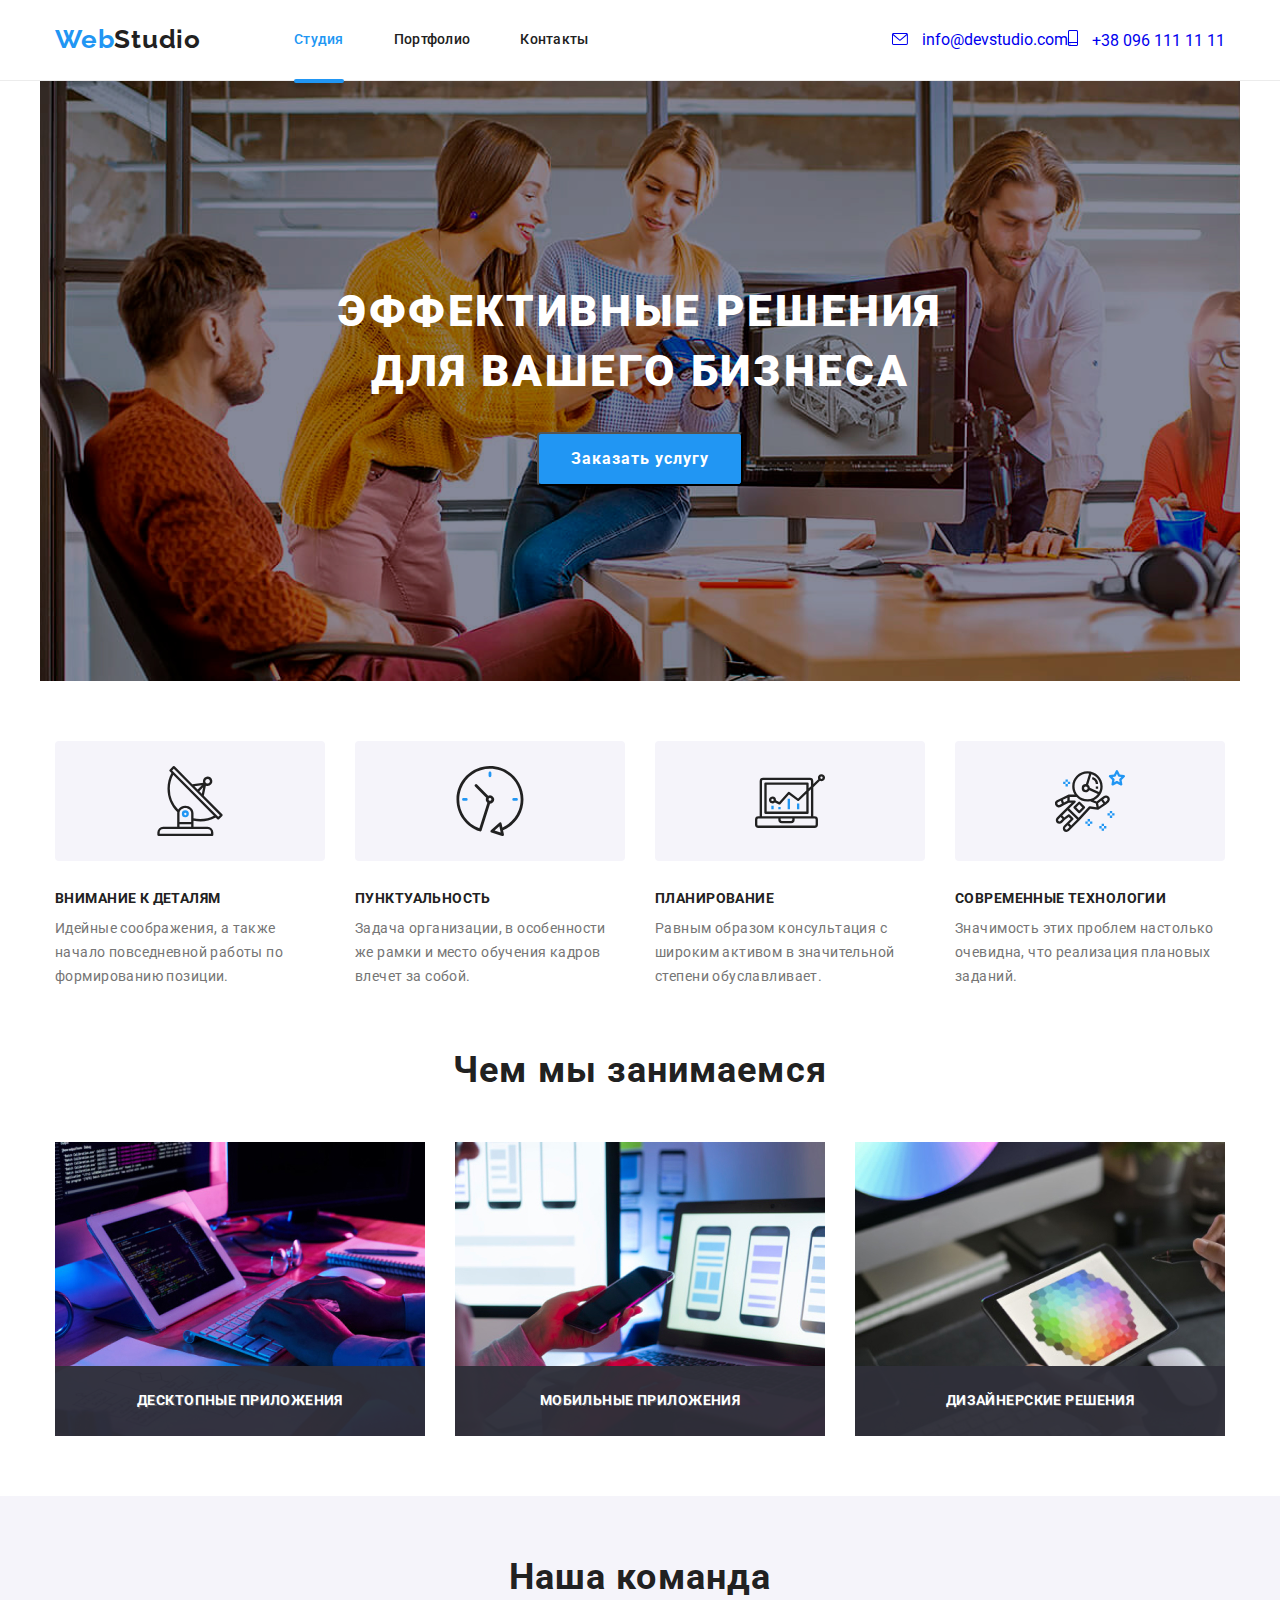
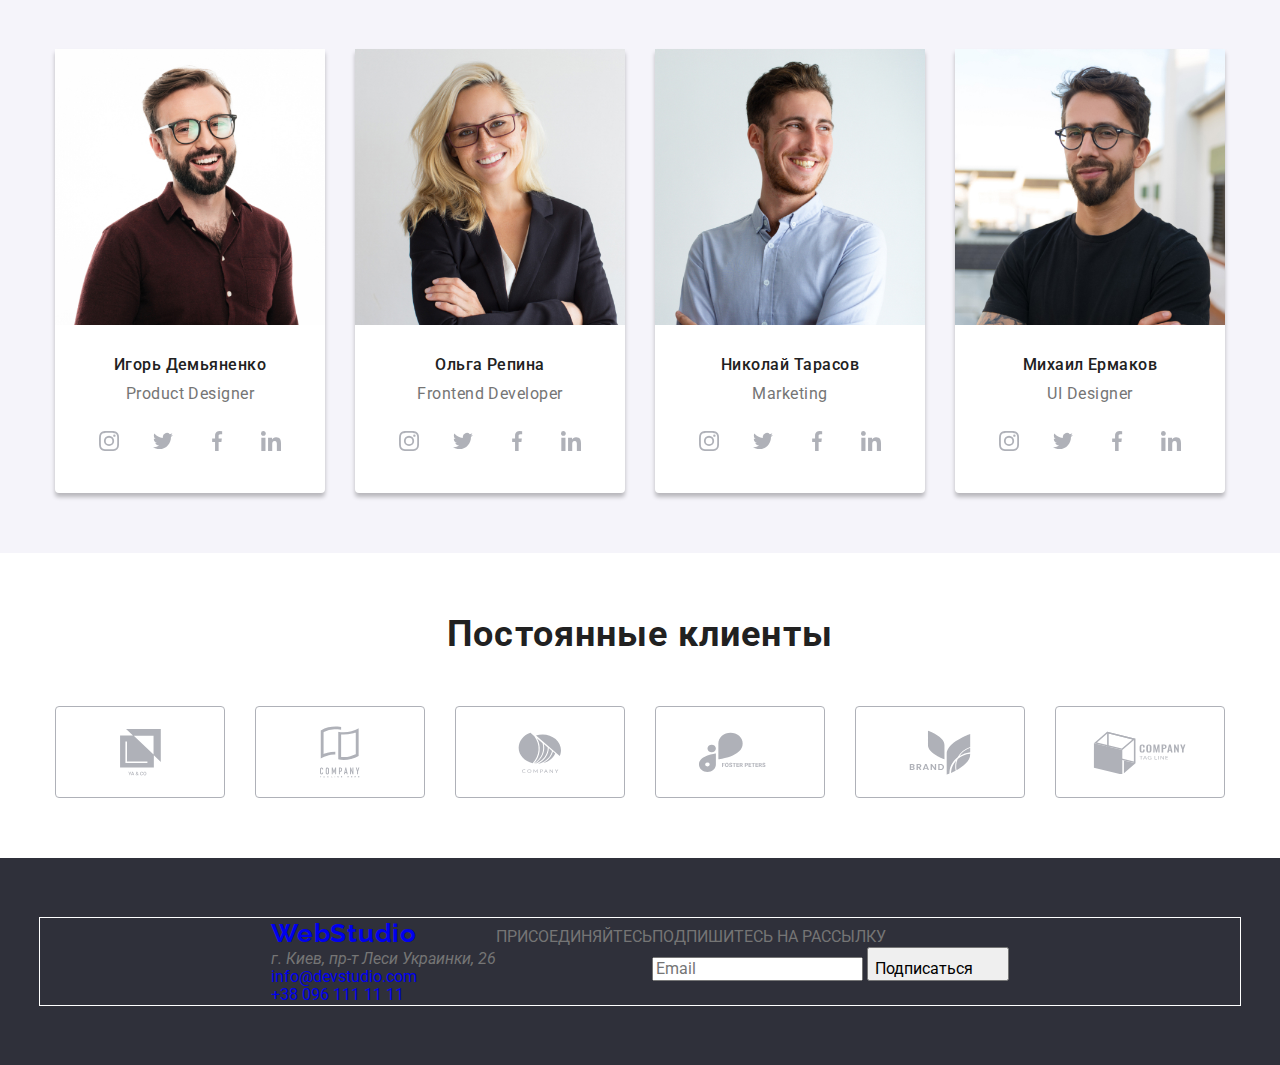
==== commit fcbccea5: "footer-problems" ====
--- a/index.html
+++ b/index.html
@@ -556,76 +556,59 @@
 
     <!--Footer-section-->
     <footer class="footer">
-        <div class="container">
-            <div class="footer__flex">
-                <div class="footer__flex-column first-column">
-                    <a href="" class="logo logo--footer"><span class="logo--accent">Web</span>Studio</a>
-            
-                    <!--Contact-information-->
-                    <a href="">
-                        <address class="first-column__item footer__link">г. Киев, пр-т Леси Украинки, 26</address>
+        <section class="container footer__section">
+            <div class="contacts">
+                <a href="./index.html" class="logo footer__logo"><span class="logo-web">Web</span>Studio</a>
+                <address class="footer__address">г. Киев, пр-т Леси Украинки, 26</address>
+                <ul class="footer__contacts">
+                    <li class="footer__contacts--item"><a href="mailto:info@devstudio.com"
+                            class="footer__nav-link">info@devstudio.com</a></li>
+                    <li class="footer__contacts--item"><a href="tel:+380961111111" class="footer__nav-link">+38 096 111 11
+                            11</a></li>
+                </ul>
+            </div>
+            <div class="footer__social-media">
+                <p class="footer__title">ПРИСОЕДИНЯЙТЕСЬ</p>
+                <div class="footer__social-links">
+                    <a href="" class="social-media__link">
+                        <svg class="footer__social-icon" width="20" height="20">
+                            <use href="./images/sprite.svg#instagram-icon"></use>
+                        </svg>
                     </a>
-                    <a href="mailto:info@example.com"
-                        class="first-column__item footer__link footer__link--grey">info@example.com</a>
-                    <a href="tel:+380991111111" class="first-column__item footer__link footer__link--grey">+38 099 111 11 11</a>
+                    <a href="" class="social-media__link">
+                        <svg class="footer__social-icon" width="20" height="16.25">
+                            <use href="./images/sprite.svg#twitter-icon"></use>
+                        </svg>
+                    </a>
+                    <a href="" class="social-media__link">
+                        <svg class="footer__social-icon" width="10" height="20">
+                            <use href="./images/sprite.svg#facebook-icon"></use>
+                        </svg>
+                    </a>
+                    <a href="" class="social-media__link">
+                        <svg class="footer__social-icon" width="20" height="20">
+                            <use href="./images/sprite.svg#linkedin-icon"></use>
+                        </svg>
+                    </a>
                 </div>
-            
-                <!--Join us-->
-                <div class="footer__flex-column join-us__box">
-                    <div class="">
-                        <h3 class="join-us__title">Присоединяйтесь</h3>
-                        
-                        <ul class="join-us">
-                            <li class="join-us__item">
-                                <a href="" class="join-us__link">
-                                    <svg class="join-us__icon" width="20" height="20">
-                                        <use href="./images/icons.svg#icon-instagram"></use>
-                                    </svg>
-                                </a>
-                            </li>
-                            <li class="join-us__item">
-                                <a href="" class="join-us__link">
-                                    <svg class="join-us__icon" width="20" height="20">
-                                        <use href="./images/icons.svg#icon-twitter"></use>
-                                    </svg>
-                                </a>
-                            </li>
-                            <li class="join-us__item">
-                                <a href="" class="join-us__link">
-                                    <svg class="join-us__icon" width="20" height="20">
-                                        <use href="./images/icons.svg#icon-facebook"></use>
-                                    </svg>
-                                </a>
-                            </li>
-                            <li class="join-us__item">
-                                <a href="" class="join-us__link">
-                                    <svg class="join-us__icon" width="20" height="20">
-                                        <use href="./images/icons.svg#icon-linkedin"></use>
-                                    </svg>
-                                </a>
-                            </li>
-                        </ul>
-                    </div>
+            </div>
+            <div class="footer__subscription">
+                <p class="footer__title">ПОДПИШИТЕСЬ НА РАССЫЛКУ</p>
+                <div class="footer__form">
+                    <label class="footer__label">
+                        <input type="email" name="email" class="footer__input" placeholder="Email">
+                    </label>
+                    <button type="submit" class="footer-button">
+                        <div class="footer-button__block">
+                            <span class="footer-button__text">Подписаться</span>
+                            <svg width="24" height="24">
+                                <use href="./images/sprite.svg#telegram-icon"></use>
+                            </svg>
+                        </div>
+                    </button>
                 </div>
-                
-                
-                <!--Subscribe-->
-                <div class="footer__flex-column subscribe__box">
-                
-                    <h3 class="subscribe__title">Подпишитесь на рассылку</h3>
-                
-                    <div class="subscribe__list">
-                        <input type="email" class="subscribe__input" name="mail" id="mail" placeholder="E-mail" />
-                        <button class="subscribe__btn cursors">
-                            Подписаться
-                            <svg class="subscribe__icon" width="24" height="24">
-                                <use href="./images/icons.svg#send"></use>
-                            </svg>
-                        </button>
-                    </div>               
-                </div>
-            </div>
-        </div>
+            </div>
+        </section>
     </footer>
 
     <script src="./mobile-menu.js"></script>
--- a/css/main.min.css
+++ b/css/main.min.css
@@ -1,2 +1,2 @@
-h1,h2,h3,p{margin:0;-webkit-user-select:none;-moz-user-select:none;-ms-user-select:none;user-select:none}a{text-decoration:none}ul{padding:0;margin:0;list-style:none}img{display:block;max-width:100%;height:auto}.pagebody{font-family:Roboto, sans-serif;background-color:#fff;color:#757575;margin:0 auto}.cursors{cursor:pointer}.container{padding:0 15px;margin:0 auto}@media screen and (min-width: 480px){.container{width:480px}}@media screen and (min-width: 768px){.container{width:768px}}@media screen and (min-width: 1200px){.container{width:1200px}}.section{padding:60px 0}.header{background-color:#fff;border-bottom:1px solid #ececec}.nav-section{position:relative;display:-webkit-box;display:-ms-flexbox;display:flex;-webkit-box-align:center;-ms-flex-align:center;align-items:center;-webkit-box-pack:justify;-ms-flex-pack:justify;justify-content:space-between;width:100%}.mobile-open,.mobile-close{display:-webkit-inline-box;display:-ms-inline-flexbox;display:inline-flex;margin:0;padding:0;border:none;background-color:transparent}@media screen and (min-width: 768px){.mobile-open,.mobile-close{display:none}}.site-nav{display:none}@media screen and (min-width: 768px){.site-nav{display:-webkit-box;display:-ms-flexbox;display:flex;-webkit-box-align:center;-ms-flex-align:center;align-items:center;margin-left:88px;color:#212121}}@media screen and (min-width: 1200px){.site-nav{margin-left:93px}}.site-nav__item:not(:last-child){margin-right:50px}.site-nav__link{position:relative;font-weight:500;font-size:40px;line-height:1.8;text-align:center;letter-spacing:0.02em;color:#212121;text-decoration:none;-webkit-transition-property:color;transition-property:color;-webkit-transition-duration:250ms;transition-duration:250ms;-webkit-transition-timing-function:cubic-bezier(0.4, 0, 0.2, 1);transition-timing-function:cubic-bezier(0.4, 0, 0.2, 1)}.site-nav__link:hover,.site-nav__link:focus,.site-nav__link:active{color:#2196f3}@media screen and (min-width: 768px){.site-nav__link{display:block;padding-top:32px;padding-bottom:32px;font-weight:500;font-size:14px;line-height:1.14;letter-spacing:0.02em;color:#212121}}.site-nav__link--current{color:#2196f3}@media screen and (min-width: 768px){.site-nav__link--current::after{position:absolute;bottom:-3px;content:"";display:block;width:100%;height:4px;border-radius:2px;-webkit-box-shadow:0px 4px 4px rgba(0,0,0,0.25);box-shadow:0px 4px 4px rgba(0,0,0,0.25);background:#2196f3}}.head-contacts{display:none;color:#757575}@media screen and (min-width: 768px){.head-contacts{display:-webkit-box;display:-ms-flexbox;display:flex;-webkit-box-orient:vertical;-webkit-box-direction:normal;-ms-flex-direction:column;flex-direction:column;-webkit-box-align:left;-ms-flex-align:left;align-items:left;margin-left:auto;padding:0}}@media screen and (min-width: 1200px){.head-contacts{display:-webkit-box;display:-ms-flexbox;display:flex;-webkit-box-orient:horizontal;-webkit-box-direction:normal;-ms-flex-direction:row;flex-direction:row;-webkit-box-align:center;-ms-flex-align:center;align-items:center}}@media screen and (min-width: 1200px){.contact-list__item:not(:last-child){margin-bottom:0}.contact-list__item:last-child{margin-left:50px}}.head-contact__link{display:-webkit-box;display:-ms-flexbox;display:flex;-webkit-box-align:center;-ms-flex-align:center;align-items:center;font-style:normal;font-weight:500;line-height:1.12;letter-spacing:0.03em}.head-contact__link:hover,.head-contact__link:focus,.head-contact__link:active{color:#2196f3;-webkit-transition-duration:250ms;transition-duration:250ms;-webkit-transition-timing-function:cubic-bezier(0.4, 0, 0.2, 1);transition-timing-function:cubic-bezier(0.4, 0, 0.2, 1)}@media screen and (min-width: 768px){.head-contact__link a{font-style:normal;font-weight:500;font-size:14px;line-height:1.14;letter-spacing:0.02em;color:#757575}}@media screen and (min-width: 1200px){.head-contact__link{display:block;padding-top:32px;padding-bottom:32px}}.head-contacts__icon{display:block;margin-right:10px;fill:currentColor;display:inline-block;fill:currentColor;margin-right:10px}@media screen and (max-width: 767px){.head-contacts__icon{display:none}}@media screen and (min-width: 1200px){.head-contacts__icon:not(:first-child){margin-left:30px}}.mobile{position:fixed;background-color:#ffffff;top:0;width:100vw;height:100vh;z-index:5}@media screen and (min-width: 768px){.mobile{opacity:0;pointer-events:none}}.mobile-container{display:-webkit-box;display:-ms-flexbox;display:flex;-webkit-box-orient:vertical;-webkit-box-direction:normal;-ms-flex-direction:column;flex-direction:column;-webkit-box-pack:justify;-ms-flex-pack:justify;justify-content:space-between;padding:48px 40px;width:100vw;height:100%}.mobile-close{position:absolute;right:15px;top:10px;margin:0;padding:0;border:none;background-color:transparent;cursor:pointer}.mobile-close:hover,.mobile-close:focus,.mobile-close:active{color:#2196f3;-webkit-transition-duration:250ms;transition-duration:250ms;-webkit-transition-timing-function:cubic-bezier(0.4, 0, 0.2, 1);transition-timing-function:cubic-bezier(0.4, 0, 0.2, 1)}.mobile-open{position:absolute;right:15px;top:10px;margin:0;padding:0;border:none;background-color:transparent;cursor:pointer}@media screen and (min-width: 768px){.mobile-open{display:none;pointer-events:none}}.icon-menu-close:hover,.icon-menu-close:focus{fill:#2196f3;-webkit-transition-duration:250ms;transition-duration:250ms;-webkit-transition-timing-function:cubic-bezier(0.4, 0, 0.2, 1);transition-timing-function:cubic-bezier(0.4, 0, 0.2, 1)}.mobile-open{right:8px;top:10px;margin:0;padding:0;border:none;background-color:transparent;cursor:pointer}@media screen and (min-width: 768px){.mobile-open{display:none;pointer-events:none}}.icon-menu:hover,.icon-menu:focus{fill:#2196f3;-webkit-transition-duration:250ms;transition-duration:250ms;-webkit-transition-timing-function:cubic-bezier(0.4, 0, 0.2, 1);transition-timing-function:cubic-bezier(0.4, 0, 0.2, 1)}.mobile-menu__item{margin-bottom:32px}.mobile-menu__link{font-weight:500;font-size:40px;line-height:1.17;letter-spacing:0.02em;color:#212121}@media screen and (max-width: 480px){.mobile-menu__link{font-size:8vw}}.mobile-menu__link:hover,.mobile-menu__link:focus,.mobile-menu__link:active{color:#2196f3;-webkit-transition-duration:250ms;transition-duration:250ms;-webkit-transition-timing-function:cubic-bezier(0.4, 0, 0.2, 1);transition-timing-function:cubic-bezier(0.4, 0, 0.2, 1)}.mobile-contacts{margin-bottom:64px}.mobile-contacts__item:not(:last-child){margin-bottom:32px}.mobile-contacts__tel{font-weight:500;font-size:34px;line-height:1.176;letter-spacing:0.02em;color:#2196f3}@media screen and (max-width: 480px){.mobile-contacts__tel{font-size:7vw}}.mobile-contacts__mail{font-weight:500;font-size:24px;line-height:1.166;letter-spacing:0.02em;color:#757575}@media screen and (max-width: 480px){.mobile-contacts__mail{font-size:5vw}}.mobile-contacts__mail:hover,.mobile-contacts__mail:focus,.mobile-contacts__mail:active{color:#2196f3;-webkit-transition-duration:250ms;transition-duration:250ms;-webkit-transition-timing-function:cubic-bezier(0.4, 0, 0.2, 1);transition-timing-function:cubic-bezier(0.4, 0, 0.2, 1)}.burger-links{display:-webkit-box;display:-ms-flexbox;display:flex}.burger-links__item:not(:first-child){padding-left:10px}.burger-links__item:not(:last-child){padding-right:10px}.burger-links__item:not(:last-child){border-right:1px solid rgba(33,33,33,0.2)}.burger-links-link{font-weight:500;font-size:18px;line-height:1.2;letter-spacing:0.02em;color:#2196f3}@media screen and (max-width: 480px){.burger-links-link{font-size:3.7vw}}.mobile.is-hidden{opacity:0;pointer-events:none}.footer{padding-top:60px;padding-bottom:60px;background-color:#2f303a}.footer__flex{outline:1px solid white;display:-webkit-box;display:-ms-flexbox;display:flex;text-align:center;-webkit-box-pack:center;-ms-flex-pack:center;justify-content:center}@media screen and (max-width: 767px){.footer__flex{-webkit-box-orient:vertical;-webkit-box-direction:normal;-ms-flex-direction:column;flex-direction:column}}@media screen and (min-width: 768px){.footer__flex{-webkit-box-orient:horizontal;-webkit-box-direction:normal;-ms-flex-direction:row;flex-direction:row;-ms-flex-wrap:wrap;flex-wrap:wrap}}@media screen and (min-width: 1200px){.footer__flex{-webkit-box-orient:horizontal;-webkit-box-direction:normal;-ms-flex-direction:row;flex-direction:row}}@media screen and (min-width: 1200px){.footer__flex-column{text-align:flex-start}}.first-column{display:-webkit-box;display:-ms-flexbox;display:flex;-webkit-box-orient:vertical;-webkit-box-direction:normal;-ms-flex-direction:column;flex-direction:column;width:231px;margin-right:auto;margin-left:auto;margin-bottom:60px}.first-column__item:not(:first-child){margin-top:9px}@media screen and (min-width: 768px) and (max-width: 1199px){.first-column{margin-left:76px;margin-right:165px}}@media screen and (min-width: 1200px){.first-column{text-align:start;margin-bottom:0}}.first-column .footer__link{display:block;font-style:normal;font-weight:normal;font-size:14px;line-height:1.7;letter-spacing:0.03em;text-decoration:none;color:#fff;-webkit-transition-property:color;transition-property:color;-webkit-transition-duration:250ms;transition-duration:250ms;-webkit-transition-timing-function:cubic-bezier(0.4, 0, 0.2, 1);transition-timing-function:cubic-bezier(0.4, 0, 0.2, 1)}.first-column .footer__link--grey{color:rgba(255,255,255,0.6)}.first-column .footer__link:hover,.first-column .footer__link:focus{color:#2196f3}.join-us__title,.subscribe__title{font-style:normal;font-weight:bold;font-size:14px;line-height:1.14;letter-spacing:0.03em;text-transform:uppercase;padding-top:12px;margin-bottom:20px;color:#fff}@media screen and (min-width: 768px){.join-us__box{margin-right:89px}}@media screen and (min-width: 1200px){.join-us__box{-webkit-box-align:start;-ms-flex-align:start;align-items:flex-start;margin-right:93px}}.join-us{display:-webkit-box;display:-ms-flexbox;display:flex;-webkit-box-pack:center;-ms-flex-pack:center;justify-content:center;-webkit-box-align:center;-ms-flex-align:center;align-items:center;margin-bottom:60px}.join-us__item:not(:last-child){margin-right:10px}.join-us__link{display:-webkit-box;display:-ms-flexbox;display:flex;-webkit-box-pack:center;-ms-flex-pack:center;justify-content:center;-webkit-box-align:center;-ms-flex-align:center;align-items:center;width:44px;height:44px;border-radius:50%;color:#afb1b8;background:rgba(255,255,255,0.1);-webkit-transition-property:background-color;transition-property:background-color;-webkit-transition-duration:250ms;transition-duration:250ms;-webkit-transition-timing-function:cubic-bezier(0.4, 0, 0.2, 1);transition-timing-function:cubic-bezier(0.4, 0, 0.2, 1)}.join-us__link:hover,.join-us__link:focus{background-color:#2196f3}.join-us__icon{display:-webkit-box;display:-ms-flexbox;display:flex;-webkit-box-pack:center;-ms-flex-pack:center;justify-content:center;-webkit-box-align:center;-ms-flex-align:center;align-items:center;padding:0;fill:#fff}.subscribe__box{display:-webkit-box;display:-ms-flexbox;display:flex;-webkit-box-orient:vertical;-webkit-box-direction:normal;-ms-flex-direction:column;flex-direction:column;-webkit-box-align:center;-ms-flex-align:center;align-items:center;padding:0}@media screen and (min-width: 1200px){.subscribe__box{margin-left:auto;-webkit-box-align:start;-ms-flex-align:start;align-items:flex-start}}.subscribe__list{display:-webkit-box;display:-ms-flexbox;display:flex;-webkit-box-orient:vertical;-webkit-box-direction:normal;-ms-flex-direction:column;flex-direction:column}@media screen and (min-width: 1200px){.subscribe__list{-webkit-box-orient:horizontal;-webkit-box-direction:normal;-ms-flex-direction:row;flex-direction:row}}.subscribe__input{display:-webkit-box;display:-ms-flexbox;display:flex;-webkit-box-align:center;-ms-flex-align:center;align-items:center;padding:0 16px;width:450px;height:50px;margin-bottom:20px;font-size:16px;line-height:1.25;letter-spacing:0.03em;color:rgba(255,255,255,0.6);border:1px solid rgba(255,255,255,0.3);-webkit-box-shadow:0px 4px 4px rgba(0,0,0,0.15);box-shadow:0px 4px 4px rgba(0,0,0,0.15);border-radius:4px;background-color:transparent}@media screen and (min-width: 1200px){.subscribe__input{width:358px;padding:0 16px}}.subscribe__input::-webkit-input-placeholder{font-size:16px;line-height:1.25;letter-spacing:0.03em;color:rgba(255,255,255,0.6)}.subscribe__input:-ms-input-placeholder{font-size:16px;line-height:1.25;letter-spacing:0.03em;color:rgba(255,255,255,0.6)}.subscribe__input::-ms-input-placeholder{font-size:16px;line-height:1.25;letter-spacing:0.03em;color:rgba(255,255,255,0.6)}.subscribe__input::placeholder{font-size:16px;line-height:1.25;letter-spacing:0.03em;color:rgba(255,255,255,0.6)}.subscribe__btn{display:-webkit-box;display:-ms-flexbox;display:flex;-webkit-box-pack:center;-ms-flex-pack:center;justify-content:center;-webkit-box-align:center;-ms-flex-align:center;align-items:center;margin:0 auto;width:200px;height:50px;font-weight:bold;font-size:16px;line-height:1.9;letter-spacing:0.06em;-webkit-box-shadow:0px 4px 4px rgba(0,0,0,0.15);box-shadow:0px 4px 4px rgba(0,0,0,0.15);border-radius:4px;color:#fff;background-color:#2196f3}@media screen and (min-width: 1200px){.subscribe__btn{margin-left:12px}}.subscribe__icon{margin-left:10px;fill:currentColor}.logo{display:block;font-family:Raleway;font-weight:bold;font-size:26px;line-height:1.2;letter-spacing:0.03em;text-decoration:none}.logo--accent{color:#2196f3}@media screen and (min-width: 1200px){.logo{font-size:26px}}.logo--header{padding-top:16px;padding-bottom:16px;color:#212121}@media screen and (min-width: 1200px){.logo--header{padding-top:24px;padding-bottom:25px}}.logo--footer{margin-bottom:20px;color:#fff}.hero{padding:200px, 0;text-align:center}.hero__overlay{width:100%;max-width:480px;height:400px;margin-left:auto;margin-right:auto;background-size:480px 400px;background:#c4c4c4;background-image:-webkit-gradient(linear, left top, right top, from(rgba(47,48,58,0.4)), to(rgba(47,48,58,0.4)));background-image:linear-gradient(to right, rgba(47,48,58,0.4), rgba(47,48,58,0.4));-o-object-fit:contain;object-fit:contain;background-repeat:no-repeat}@media screen and (min-width: 768px){.hero__overlay{max-width:768px;background-size:768px 400px}}@media screen and (min-width: 1200px){.hero__overlay{max-width:1200px;height:600px;background-size:1600px 600px}}@media screen and (min-device-pixel-ratio: 1), screen and (-webkit-min-device-pixel-ratio: 1), screen and (min-resolution: 96dpi), screen and (min-resolution: 1dppx){.hero__overlay{background-image:url("../images/hero-mobile.png")}}@media screen and (min-device-pixel-ratio: 2), screen and (-webkit-min-device-pixel-ratio: 2), screen and (min-resolution: 192dpi), screen and (min-resolution: 2dppx){.hero__overlay{background-image:url("../images/hero-mobile@2x.png")}}@media screen and (min-width: 768px) and (min-device-pixel-ratio: 1), screen and (min-width: 768px) and (-webkit-min-device-pixel-ratio: 1), screen and (min-width: 768px) and (min-resolution: 96dpi), screen and (min-width: 768px) and (min-resolution: 1dppx){.hero__overlay{background-image:url("../images/hero-tablet.png")}}@media screen and (min-width: 768px) and (min-device-pixel-ratio: 2), screen and (min-width: 768px) and (-webkit-min-device-pixel-ratio: 2), screen and (min-width: 768px) and (min-resolution: 192dpi), screen and (min-width: 768px) and (min-resolution: 2dppx){.hero__overlay{background-image:url("../images/hero-tablet@2x.png")}}@media screen and (min-width: 1200px) and (min-device-pixel-ratio: 1), screen and (min-width: 1200px) and (-webkit-min-device-pixel-ratio: 1), screen and (min-width: 1200px) and (min-resolution: 96dpi), screen and (min-width: 1200px) and (min-resolution: 1dppx){.hero__overlay{background-image:url("../images/hero-desktop.png")}}@media screen and (min-width: 1200px) and (min-device-pixel-ratio: 2), screen and (min-width: 1200px) and (-webkit-min-device-pixel-ratio: 2), screen and (min-width: 1200px) and (min-resolution: 192dpi), screen and (min-width: 1200px) and (min-resolution: 2dppx){.hero__overlay{background-image:url("../images/hero-desktop@2x.png")}}.hero__content{padding:118px 0}@media screen and (min-width: 1200px){.hero__content{padding:200px 0}}.hero__title{margin-bottom:30px;margin-left:auto;margin-right:auto;width:360px;font-weight:900;font-size:26px;line-height:1.6;text-align:center;letter-spacing:0.06em;text-transform:uppercase;color:#fff}@media screen and (min-width: 1200px){.hero__title{width:696px;font-size:44px;line-height:1.37}}.hero__btn{padding:10px 32px;font-style:normal;font-weight:bold;font-size:16px;line-height:1.9;letter-spacing:0.06em;border-radius:4px;background-color:#2196f3;color:#fff;-webkit-transition-property:background-color;transition-property:background-color;-webkit-transition-duration:250ms;transition-duration:250ms;-webkit-transition-timing-function:cubic-bezier(0.4, 0, 0.2, 1);transition-timing-function:cubic-bezier(0.4, 0, 0.2, 1)}.hero__btn:hover,.hero__btn:focus{background-color:#188ce8}.backdrop{position:fixed;overflow-y:scroll;z-index:2;width:100%;height:100%;top:0;left:0;background-color:rgba(0,0,0,0.2);opacity:1;visibility:visible;-webkit-transition-property:opacity;transition-property:opacity;-webkit-transition-duration:250ms;transition-duration:250ms;-webkit-transition-timing-function:cubic-bezier(0.4, 0, 0.2, 1);transition-timing-function:cubic-bezier(0.4, 0, 0.2, 1)}.backdrop.is-hidden{opacity:0;visibility:hidden;pointer-events:none}.modal{position:absolute;top:50%;left:50%;max-width:450px;width:100%;height:609px;-webkit-box-shadow:0px 1px 3px rgba(0,0,0,0.12),0px 1px 1px rgba(0,0,0,0.14),0px 2px 1px rgba(0,0,0,0.2);box-shadow:0px 1px 3px rgba(0,0,0,0.12),0px 1px 1px rgba(0,0,0,0.14),0px 2px 1px rgba(0,0,0,0.2);border-radius:4px;background-color:#fff;visibility:visible;-webkit-transform:translate(-50%, -50%) scale(1);transform:translate(-50%, -50%) scale(1);-webkit-transition-property:-webkit-transform;transition-property:-webkit-transform;transition-property:transform;transition-property:transform, -webkit-transform;-webkit-transition-duration:250ms;transition-duration:250ms;-webkit-transition-timing-function:cubic-bezier(0.4, 0, 0.2, 1);transition-timing-function:cubic-bezier(0.4, 0, 0.2, 1)}@media screen and (min-width: 1200px){.modal{max-width:528px;height:581px}}.backdrop.is-hidden .modal{-webkit-transform:translate(-50%, -50%) scale(0.4);transform:translate(-50%, -50%) scale(0.4)}.modal__btn-close{position:absolute;top:0;right:0;display:-webkit-box;display:-ms-flexbox;display:flex;-webkit-box-pack:center;-ms-flex-pack:center;justify-content:center;-webkit-box-align:center;-ms-flex-align:center;align-items:center;margin:8px;padding:0;width:30px;height:30px;border-radius:50%;border:1px solid rgba(0,0,0,0.1);background-color:#fff;-webkit-transition-property:color;transition-property:color;-webkit-transition-duration:250ms;transition-duration:250ms;-webkit-transition-timing-function:cubic-bezier(0.4, 0, 0.2, 1);transition-timing-function:cubic-bezier(0.4, 0, 0.2, 1)}.modal__btn-close:hover,.modal__btn-close:focus{color:#2196f3}.modal__icon-close{position:absolute;top:50%;left:50%;-webkit-transform:translate(-50%, -50%);transform:translate(-50%, -50%);padding:0;fill:currentColor}.form{padding:40px}.form__title{margin-bottom:12px;font-weight:bold;font-size:20px;line-height:1.15;text-align:center;letter-spacing:0.03em;color:#212121}.form__field{margin-bottom:10px;display:-webkit-box;display:-ms-flexbox;display:flex;-webkit-box-orient:vertical;-webkit-box-direction:normal;-ms-flex-direction:column;flex-direction:column}.form__label{margin-bottom:4px;font-size:12px;line-height:1.2;letter-spacing:0.01em;color:#757575}.form__input-box{position:relative;display:-webkit-box;display:-ms-flexbox;display:flex;-webkit-box-pack:start;-ms-flex-pack:start;justify-content:start;-webkit-box-align:center;-ms-flex-align:center;align-items:center}.form__input{height:40px;width:100%;cursor:pointer;padding-left:42px;border:1px solid rgba(33,33,33,0.2);border-radius:4px;-webkit-transition-property:border;transition-property:border;-webkit-transition-duration:250ms;transition-duration:250ms;-webkit-transition-timing-function:cubic-bezier(0.4, 0, 0.2, 1);transition-timing-function:cubic-bezier(0.4, 0, 0.2, 1)}.form__input:focus,.form__input:hover{outline:none;border:1px solid #2196f3}.form__icon{position:absolute;left:12px;fill:#212121;-webkit-transition-property:fill;transition-property:fill;-webkit-transition-duration:250ms;transition-duration:250ms;-webkit-transition-timing-function:cubic-bezier(0.4, 0, 0.2, 1);transition-timing-function:cubic-bezier(0.4, 0, 0.2, 1)}.form__input:hover+.form__icon,.form__input:focus+.form__icon{fill:#2196f3}.form__comment-area{resize:none;width:100%;height:120px;padding:12px 16px;cursor:pointer;border:1px solid rgba(33,33,33,0.2);border-radius:4px;-webkit-transition-property:border;transition-property:border;-webkit-transition-duration:250ms;transition-duration:250ms;-webkit-transition-timing-function:cubic-bezier(0.4, 0, 0.2, 1);transition-timing-function:cubic-bezier(0.4, 0, 0.2, 1)}.form__comment-area::-webkit-input-placeholder{font-size:14px;line-height:1.2;letter-spacing:0.01em;color:rgba(117,117,117,0.5)}.form__comment-area:-ms-input-placeholder{font-size:14px;line-height:1.2;letter-spacing:0.01em;color:rgba(117,117,117,0.5)}.form__comment-area::-ms-input-placeholder{font-size:14px;line-height:1.2;letter-spacing:0.01em;color:rgba(117,117,117,0.5)}.form__comment-area::placeholder{font-size:14px;line-height:1.2;letter-spacing:0.01em;color:rgba(117,117,117,0.5)}.form__comment-area:hover,.form__comment-area:focus{outline:none;border:1px solid #2196f3}.policy{margin-top:20px;display:-webkit-box;display:-ms-flexbox;display:flex;-webkit-box-pack:center;-ms-flex-pack:center;justify-content:center;-webkit-box-align:center;-ms-flex-align:center;align-items:center;font-size:12px;line-height:1.2;letter-spacing:0.03em;padding:0;color:#757575}@media screen and (min-width: 1200px){.policy{font-size:14px;line-height:1.7}}.policy__link{text-decoration:underline;color:#2196f3}.policy__checkbox{-webkit-appearance:none;-moz-appearance:none;appearance:none}.policy__icon{display:inline-block;width:16px;height:15px;margin-right:7px;background-image:url("../images/check-empty.svg")}.policy__checkbox:checked+.policy__icon{width:16px;height:15px;background:#2196f3;border-radius:2px;background-image:url("../images/check-full.svg");background-size:contain}.form__btn-submit{display:-webkit-box;display:-ms-flexbox;display:flex;-webkit-box-pack:center;-ms-flex-pack:center;justify-content:center;-webkit-box-align:center;-ms-flex-align:center;align-items:center;margin:30px auto 0 auto;width:200px;height:50px;font-weight:bold;font-size:16px;line-height:1.9;letter-spacing:0.06em;color:#fff;background:#2196f3;-webkit-box-shadow:0px 4px 4px rgba(0,0,0,0.15);box-shadow:0px 4px 4px rgba(0,0,0,0.15);border-radius:4px}.feature__list{padding:0;margin:-15px}@media screen and (min-width: 768px){.feature__list{display:-webkit-box;display:-ms-flexbox;display:flex;-ms-flex-wrap:wrap;flex-wrap:wrap}}.feature__item{display:block;margin:15px}@media screen and (min-width: 768px){.feature__item{width:calc((100% - 2 * 30px) / 2)}}@media screen and (min-width: 1200px){.feature__item{width:calc((100% - 4 * 30px) / 4)}}.feature__pic{display:-webkit-box;display:-ms-flexbox;display:flex;-webkit-box-pack:center;-ms-flex-pack:center;justify-content:center;-webkit-box-align:center;-ms-flex-align:center;align-items:center;width:100%;height:120px;margin-bottom:30px;background:#f5f4fa;border-radius:4px}.feature__icon{width:70px;height:70px}.feature__title{margin-bottom:10px;font-style:normal;font-weight:bold;font-size:14px;line-height:1.14;letter-spacing:0.03em;text-transform:uppercase;color:#212121}.feature__text{font-style:normal;font-weight:normal;font-size:14px;line-height:1.7;letter-spacing:0.03em}.services__box{padding-top:0}@media screen and (max-width: 1199px){.services__box{display:none}}.services__title{margin-bottom:50px;font-style:normal;font-weight:bold;font-size:36px;line-height:1.2;letter-spacing:0.03em;text-align:center;color:#212121}.services__list{padding:0;display:-webkit-box;display:-ms-flexbox;display:flex}.services__item:not(:last-child){margin-right:30px}.services__thumb{position:relative}.services__label{position:absolute;display:-webkit-box;display:-ms-flexbox;display:flex;-webkit-box-pack:center;-ms-flex-pack:center;justify-content:center;text-align:center;padding:27px;height:70px;width:100%;bottom:0;right:0;font-weight:bold;font-size:14px;line-height:1.14;letter-spacing:0.03em;text-transform:uppercase;color:#fff;background-color:rgba(47,48,58,0.8)}.team__box{background-color:#f5f4fa}.team__title{margin-bottom:50px;font-style:normal;font-weight:bold;font-size:36px;line-height:1.2;letter-spacing:0.03em;color:#212121;text-align:center}.team__list{padding:0;margin:-15px}@media screen and (min-width: 768px){.team__list{display:-webkit-box;display:-ms-flexbox;display:flex;-ms-flex-wrap:wrap;flex-wrap:wrap}}.team__card{margin:15px;background-color:#fff;-webkit-box-shadow:0px 1px 3px rgba(0,0,0,0.12),0px 1px 1px rgba(0,0,0,0.14),0px 2px 1px rgba(0,0,0,0.2);box-shadow:0px 1px 3px rgba(0,0,0,0.12),0px 1px 1px rgba(0,0,0,0.14),0px 2px 1px rgba(0,0,0,0.2);border-bottom-left-radius:4px;border-bottom-right-radius:4px;-webkit-box-shadow:0px 4px 4px 0px #00000040;box-shadow:0px 4px 4px 0px #00000040}@media screen and (min-width: 768px){.team__card{width:calc((100% - 2 * 30px) / 2)}}@media screen and (min-width: 1200px){.team__card{width:calc((100% - 4 * 30px) / 4)}}.team__content{padding:30px 0 0 0}.team__worker-name{margin-bottom:10px;font-style:normal;font-weight:500;font-size:16px;line-height:1.2;letter-spacing:0.03em;text-align:center;color:#212121}.team__worker-function{font-style:normal;font-weight:normal;font-size:16px;line-height:1.2;letter-spacing:0.03em;text-align:center}.team__social{display:-webkit-box;display:-ms-flexbox;display:flex;-webkit-box-pack:center;-ms-flex-pack:center;justify-content:center;-webkit-box-align:center;-ms-flex-align:center;align-items:center;padding:16px 0 30px 0}.team__social-item:not(:last-child){margin-right:10px}.team__social-link{display:-webkit-box;display:-ms-flexbox;display:flex;-webkit-box-pack:center;-ms-flex-pack:center;justify-content:center;-webkit-box-align:center;-ms-flex-align:center;align-items:center;width:44px;height:44px;border-radius:50%;color:#afb1b8;-webkit-transition-property:background-color, color;transition-property:background-color, color;-webkit-transition-duration:250ms;transition-duration:250ms;-webkit-transition-timing-function:cubic-bezier(0.4, 0, 0.2, 1);transition-timing-function:cubic-bezier(0.4, 0, 0.2, 1)}.team__social-link:hover,.team__social-link:focus{background-color:#2196f3;color:#fff}.team__social-icon{display:-webkit-box;display:-ms-flexbox;display:flex;-webkit-box-pack:center;-ms-flex-pack:center;justify-content:center;-webkit-box-align:center;-ms-flex-align:center;align-items:center;padding:0;width:20px;height:20px;fill:currentColor}.customers__title{margin-bottom:50px;font-style:normal;font-weight:bold;font-size:36px;line-height:1.2;letter-spacing:0.03em;color:#212121;text-align:center}.customers{padding:0;display:-webkit-box;display:-ms-flexbox;display:flex;-ms-flex-wrap:wrap;flex-wrap:wrap;-webkit-box-pack:center;-ms-flex-pack:center;justify-content:center;-webkit-box-align:center;-ms-flex-align:center;align-items:center;margin:-15px}.customers__item{margin:15px;width:calc((100% - 2 * 30px) / 2)}@media screen and (min-width: 768px){.customers__item{width:calc((100% - 3 * 30px) / 3)}}@media screen and (min-width: 1200px){.customers__item{width:calc((100% - 6 * 30px) / 6)}}.customers__link{height:92px;display:-webkit-box;display:-ms-flexbox;display:flex;-webkit-box-pack:center;-ms-flex-pack:center;justify-content:center;-webkit-box-align:center;-ms-flex-align:center;align-items:center;border:1px solid #afb1b8;color:#afb1b8;border-radius:4px;-webkit-transition-property:border-color, color;transition-property:border-color, color;-webkit-transition-duration:250ms;transition-duration:250ms;-webkit-transition-timing-function:cubic-bezier(0.4, 0, 0.2, 1);transition-timing-function:cubic-bezier(0.4, 0, 0.2, 1)}.customers__link:hover,.customers__link:focus{border-color:#2196f3;color:#2196f3}.customers__icon{display:-webkit-box;display:-ms-flexbox;display:flex;-webkit-box-pack:center;-ms-flex-pack:center;justify-content:center;-webkit-box-align:center;-ms-flex-align:center;align-items:center;fill:currentColor}.button-menu{display:-webkit-box;display:-ms-flexbox;display:flex;-ms-flex-wrap:wrap;flex-wrap:wrap;margin-bottom:40px}.button-menu__item:not(:last-child){margin-right:8px}@media screen and (max-width: 767px){.button-menu__item:nth-child(3){margin-right:0}}@media screen and (min-width: 768px){.button-menu{-webkit-box-pack:center;-ms-flex-pack:center;justify-content:center}}.button-menu__btn{padding:6px 22px;font-family:inherit;font-style:normal;font-weight:500;font-size:16px;line-height:1.6;letter-spacing:0.03em;border-radius:4px;border:1px solid transparent;color:#212121;background-color:#f5f4fa;-webkit-transition-property:color, background-color, -webkit-box-shadow;transition-property:color, background-color, -webkit-box-shadow;transition-property:color, background-color, box-shadow;transition-property:color, background-color, box-shadow, -webkit-box-shadow;-webkit-transition-duration:250ms;transition-duration:250ms;-webkit-transition-timing-function:cubic-bezier(0.4, 0, 0.2, 1);transition-timing-function:cubic-bezier(0.4, 0, 0.2, 1)}.button-menu__btn:hover,.button-menu__btn:focus{color:#fff;background-color:#2196f3;-webkit-box-shadow:0px 4px 4px rgba(0,0,0,0.25);box-shadow:0px 4px 4px rgba(0,0,0,0.25)}.card-menu__list{padding:0;margin:-15px}@media screen and (min-width: 768px){.card-menu__list{display:-webkit-box;display:-ms-flexbox;display:flex;-ms-flex-wrap:wrap;flex-wrap:wrap}}.card-menu__card{margin:15px;background-color:#fff}@media screen and (min-width: 768px){.card-menu__card{width:calc((100% - 2 * 30px) / 2)}}@media screen and (min-width: 1200px){.card-menu__card{width:calc((100% - 3 * 30px) / 3)}}.card-menu__link{display:block;-webkit-transition-property:-webkit-box-shadow;transition-property:-webkit-box-shadow;transition-property:box-shadow;transition-property:box-shadow, -webkit-box-shadow;-webkit-transition-duration:250ms;transition-duration:250ms;-webkit-transition-timing-function:cubic-bezier(0.4, 0, 0.2, 1);transition-timing-function:cubic-bezier(0.4, 0, 0.2, 1)}.card-menu__link:hover,.card-menu__link:focus{-webkit-box-shadow:0px 1px 1px rgba(0,0,0,0.12),0px 4px 4px rgba(0,0,0,0.06),1px 4px 6px rgba(0,0,0,0.16);box-shadow:0px 1px 1px rgba(0,0,0,0.12),0px 4px 4px rgba(0,0,0,0.06),1px 4px 6px rgba(0,0,0,0.16)}.card-menu__thumb{position:relative;display:-webkit-box;display:-ms-flexbox;display:flex;-webkit-box-pack:center;-ms-flex-pack:center;justify-content:center;overflow:hidden}.card-menu__overlay{position:absolute;top:0;left:0;width:100%;height:100%;background-color:rgba(33,150,243,0.9);-webkit-transform:translateY(100%);transform:translateY(100%);-webkit-transition-property:-webkit-transform;transition-property:-webkit-transform;transition-property:transform;transition-property:transform, -webkit-transform;-webkit-transition-duration:250ms;transition-duration:250ms;-webkit-transition-timing-function:cubic-bezier(0.4, 0, 0.2, 1);transition-timing-function:cubic-bezier(0.4, 0, 0.2, 1)}.card-menu__link:hover .card-menu__overlay,.card-menu__link:focus .card-menu__overlay{-webkit-transform:translateX(0);transform:translateX(0)}.card-menu__hover-description{position:absolute;display:-webkit-box;display:-ms-flexbox;display:flex;-webkit-box-pack:center;-ms-flex-pack:center;justify-content:center;-webkit-box-align:center;-ms-flex-align:center;align-items:center;top:50%;left:50%;-webkit-transform:translate(-50%, -50%);transform:translate(-50%, -50%);width:100%;height:100%;padding:24px;font-size:18px;line-height:1.6;letter-spacing:0.03em;color:#fff;opacity:1}.card-menu__card-content{padding:20px 24px;border-left:1px solid #eeeeee;border-bottom:1px solid #eeeeee;border-right:1px solid #eeeeee}.card-menu__card-title{margin-bottom:4px;font-style:normal;font-weight:bold;font-size:18px;line-height:2;letter-spacing:0.06em;color:#212121}.card-menu__card-description{font-style:normal;font-weight:normal;font-size:16px;line-height:1.9;letter-spacing:0.03em;color:#757575}
+h1,h2,h3,p{margin:0;-webkit-user-select:none;-moz-user-select:none;-ms-user-select:none;user-select:none}a{text-decoration:none}ul{padding:0;margin:0;list-style:none}img{display:block;max-width:100%;height:auto}.pagebody{font-family:Roboto, sans-serif;background-color:#fff;color:#757575;margin:0 auto}.cursors{cursor:pointer}.container{padding:0 15px;margin:0 auto}@media screen and (min-width: 480px){.container{width:480px}}@media screen and (min-width: 768px){.container{width:768px}}@media screen and (min-width: 1200px){.container{width:1200px}}.section{padding:60px 0}.header{background-color:#fff;border-bottom:1px solid #ececec}.nav-section{position:relative;display:-webkit-box;display:-ms-flexbox;display:flex;-webkit-box-align:center;-ms-flex-align:center;align-items:center;-webkit-box-pack:justify;-ms-flex-pack:justify;justify-content:space-between;width:100%}.mobile-open,.mobile-close{display:-webkit-inline-box;display:-ms-inline-flexbox;display:inline-flex;margin:0;padding:0;border:none;background-color:transparent}@media screen and (min-width: 768px){.mobile-open,.mobile-close{display:none}}.site-nav{display:none}@media screen and (min-width: 768px){.site-nav{display:-webkit-box;display:-ms-flexbox;display:flex;-webkit-box-align:center;-ms-flex-align:center;align-items:center;margin-left:88px;color:#212121}}@media screen and (min-width: 1200px){.site-nav{margin-left:93px}}.site-nav__item:not(:last-child){margin-right:50px}.site-nav__link{position:relative;font-weight:500;font-size:40px;line-height:1.8;text-align:center;letter-spacing:0.02em;color:#212121;text-decoration:none;-webkit-transition-property:color;transition-property:color;-webkit-transition-duration:250ms;transition-duration:250ms;-webkit-transition-timing-function:cubic-bezier(0.4, 0, 0.2, 1);transition-timing-function:cubic-bezier(0.4, 0, 0.2, 1)}.site-nav__link:hover,.site-nav__link:focus,.site-nav__link:active{color:#2196f3}@media screen and (min-width: 768px){.site-nav__link{display:block;padding-top:32px;padding-bottom:32px;font-weight:500;font-size:14px;line-height:1.14;letter-spacing:0.02em;color:#212121}}.site-nav__link--current{color:#2196f3}@media screen and (min-width: 768px){.site-nav__link--current::after{position:absolute;bottom:-3px;content:"";display:block;width:100%;height:4px;border-radius:2px;-webkit-box-shadow:0px 4px 4px rgba(0,0,0,0.25);box-shadow:0px 4px 4px rgba(0,0,0,0.25);background:#2196f3}}.head-contacts{display:none;color:#757575}@media screen and (min-width: 768px){.head-contacts{display:-webkit-box;display:-ms-flexbox;display:flex;-webkit-box-orient:vertical;-webkit-box-direction:normal;-ms-flex-direction:column;flex-direction:column;-webkit-box-align:left;-ms-flex-align:left;align-items:left;margin-left:auto;padding:0}}@media screen and (min-width: 1200px){.head-contacts{display:-webkit-box;display:-ms-flexbox;display:flex;-webkit-box-orient:horizontal;-webkit-box-direction:normal;-ms-flex-direction:row;flex-direction:row;-webkit-box-align:center;-ms-flex-align:center;align-items:center}}@media screen and (min-width: 1200px){.contact-list__item:not(:last-child){margin-bottom:0}.contact-list__item:last-child{margin-left:50px}}.head-contact__link{display:-webkit-box;display:-ms-flexbox;display:flex;-webkit-box-align:center;-ms-flex-align:center;align-items:center;font-style:normal;font-weight:500;line-height:1.12;letter-spacing:0.03em}.head-contact__link:hover,.head-contact__link:focus,.head-contact__link:active{color:#2196f3;-webkit-transition-duration:250ms;transition-duration:250ms;-webkit-transition-timing-function:cubic-bezier(0.4, 0, 0.2, 1);transition-timing-function:cubic-bezier(0.4, 0, 0.2, 1)}@media screen and (min-width: 768px){.head-contact__link a{font-style:normal;font-weight:500;font-size:14px;line-height:1.14;letter-spacing:0.02em;color:#757575}}@media screen and (min-width: 1200px){.head-contact__link{display:block;padding-top:32px;padding-bottom:32px}}.head-contacts__icon{display:block;margin-right:10px;fill:currentColor;display:inline-block;fill:currentColor;margin-right:10px}@media screen and (max-width: 767px){.head-contacts__icon{display:none}}@media screen and (min-width: 1200px){.head-contacts__icon:not(:first-child){margin-left:30px}}.mobile{position:fixed;background-color:#ffffff;top:0;width:100vw;height:100vh;z-index:5}@media screen and (min-width: 768px){.mobile{opacity:0;pointer-events:none}}.mobile-container{display:-webkit-box;display:-ms-flexbox;display:flex;-webkit-box-orient:vertical;-webkit-box-direction:normal;-ms-flex-direction:column;flex-direction:column;-webkit-box-pack:justify;-ms-flex-pack:justify;justify-content:space-between;padding:48px 40px;width:100vw;height:100%}.mobile-close{position:absolute;right:15px;top:10px;margin:0;padding:0;border:none;background-color:transparent;cursor:pointer}.mobile-close:hover,.mobile-close:focus,.mobile-close:active{color:#2196f3;-webkit-transition-duration:250ms;transition-duration:250ms;-webkit-transition-timing-function:cubic-bezier(0.4, 0, 0.2, 1);transition-timing-function:cubic-bezier(0.4, 0, 0.2, 1)}.mobile-open{position:absolute;right:15px;top:10px;margin:0;padding:0;border:none;background-color:transparent;cursor:pointer}@media screen and (min-width: 768px){.mobile-open{display:none;pointer-events:none}}.icon-menu-close:hover,.icon-menu-close:focus{fill:#2196f3;-webkit-transition-duration:250ms;transition-duration:250ms;-webkit-transition-timing-function:cubic-bezier(0.4, 0, 0.2, 1);transition-timing-function:cubic-bezier(0.4, 0, 0.2, 1)}.mobile-open{right:8px;top:10px;margin:0;padding:0;border:none;background-color:transparent;cursor:pointer}@media screen and (min-width: 768px){.mobile-open{display:none;pointer-events:none}}.icon-menu:hover,.icon-menu:focus{fill:#2196f3;-webkit-transition-duration:250ms;transition-duration:250ms;-webkit-transition-timing-function:cubic-bezier(0.4, 0, 0.2, 1);transition-timing-function:cubic-bezier(0.4, 0, 0.2, 1)}.mobile-menu__item{margin-bottom:32px}.mobile-menu__link{font-weight:500;font-size:40px;line-height:1.17;letter-spacing:0.02em;color:#212121}@media screen and (max-width: 480px){.mobile-menu__link{font-size:8vw}}.mobile-menu__link:hover,.mobile-menu__link:focus,.mobile-menu__link:active{color:#2196f3;-webkit-transition-duration:250ms;transition-duration:250ms;-webkit-transition-timing-function:cubic-bezier(0.4, 0, 0.2, 1);transition-timing-function:cubic-bezier(0.4, 0, 0.2, 1)}.mobile-contacts{margin-bottom:64px}.mobile-contacts__item:not(:last-child){margin-bottom:32px}.mobile-contacts__tel{font-weight:500;font-size:34px;line-height:1.176;letter-spacing:0.02em;color:#2196f3}@media screen and (max-width: 480px){.mobile-contacts__tel{font-size:7vw}}.mobile-contacts__mail{font-weight:500;font-size:24px;line-height:1.166;letter-spacing:0.02em;color:#757575}@media screen and (max-width: 480px){.mobile-contacts__mail{font-size:5vw}}.mobile-contacts__mail:hover,.mobile-contacts__mail:focus,.mobile-contacts__mail:active{color:#2196f3;-webkit-transition-duration:250ms;transition-duration:250ms;-webkit-transition-timing-function:cubic-bezier(0.4, 0, 0.2, 1);transition-timing-function:cubic-bezier(0.4, 0, 0.2, 1)}.burger-links{display:-webkit-box;display:-ms-flexbox;display:flex}.burger-links__item:not(:first-child){padding-left:10px}.burger-links__item:not(:last-child){padding-right:10px}.burger-links__item:not(:last-child){border-right:1px solid rgba(33,33,33,0.2)}.burger-links-link{font-weight:500;font-size:18px;line-height:1.2;letter-spacing:0.02em;color:#2196f3}@media screen and (max-width: 480px){.burger-links-link{font-size:3.7vw}}.mobile.is-hidden{opacity:0;pointer-events:none}.footer{display:block;width:auto;padding-top:60px;padding-bottom:60px;background-color:#2f303a}.footer__section{outline:1px solid white;text-align:center;-webkit-box-pack:center;-ms-flex-pack:center;justify-content:center}@media screen and (min-width: 768px){.footer__section{display:-webkit-box;display:-ms-flexbox;display:flex;-ms-flex-wrap:wrap;flex-wrap:wrap;-webkit-box-align:baseline;-ms-flex-align:baseline;align-items:baseline;-webkit-box-pack:center;-ms-flex-pack:center;justify-content:center;text-align:center}}@media screen and (min-width: 1200px){.footer__section{-ms-flex-wrap:nowrap;flex-wrap:nowrap;text-align:left}}.logo{display:block;font-family:Raleway;font-weight:bold;font-size:26px;line-height:1.2;letter-spacing:0.03em;text-decoration:none}.logo--accent{color:#2196f3}@media screen and (min-width: 1200px){.logo{font-size:26px}}.logo--header{padding-top:16px;padding-bottom:16px;color:#212121}@media screen and (min-width: 1200px){.logo--header{padding-top:24px;padding-bottom:25px}}.logo--footer{margin-bottom:20px;color:#fff}.hero{padding:200px, 0;text-align:center}.hero__overlay{width:100%;max-width:480px;height:400px;margin-left:auto;margin-right:auto;background-size:480px 400px;background:#c4c4c4;background-image:-webkit-gradient(linear, left top, right top, from(rgba(47,48,58,0.4)), to(rgba(47,48,58,0.4)));background-image:linear-gradient(to right, rgba(47,48,58,0.4), rgba(47,48,58,0.4));-o-object-fit:contain;object-fit:contain;background-repeat:no-repeat}@media screen and (min-width: 768px){.hero__overlay{max-width:768px;background-size:768px 400px}}@media screen and (min-width: 1200px){.hero__overlay{max-width:1200px;height:600px;background-size:1600px 600px}}@media screen and (min-device-pixel-ratio: 1), screen and (-webkit-min-device-pixel-ratio: 1), screen and (min-resolution: 96dpi), screen and (min-resolution: 1dppx){.hero__overlay{background-image:url("../images/hero-mobile.png")}}@media screen and (min-device-pixel-ratio: 2), screen and (-webkit-min-device-pixel-ratio: 2), screen and (min-resolution: 192dpi), screen and (min-resolution: 2dppx){.hero__overlay{background-image:url("../images/hero-mobile@2x.png")}}@media screen and (min-width: 768px) and (min-device-pixel-ratio: 1), screen and (min-width: 768px) and (-webkit-min-device-pixel-ratio: 1), screen and (min-width: 768px) and (min-resolution: 96dpi), screen and (min-width: 768px) and (min-resolution: 1dppx){.hero__overlay{background-image:url("../images/hero-tablet.png")}}@media screen and (min-width: 768px) and (min-device-pixel-ratio: 2), screen and (min-width: 768px) and (-webkit-min-device-pixel-ratio: 2), screen and (min-width: 768px) and (min-resolution: 192dpi), screen and (min-width: 768px) and (min-resolution: 2dppx){.hero__overlay{background-image:url("../images/hero-tablet@2x.png")}}@media screen and (min-width: 1200px) and (min-device-pixel-ratio: 1), screen and (min-width: 1200px) and (-webkit-min-device-pixel-ratio: 1), screen and (min-width: 1200px) and (min-resolution: 96dpi), screen and (min-width: 1200px) and (min-resolution: 1dppx){.hero__overlay{background-image:url("../images/hero-desktop.png")}}@media screen and (min-width: 1200px) and (min-device-pixel-ratio: 2), screen and (min-width: 1200px) and (-webkit-min-device-pixel-ratio: 2), screen and (min-width: 1200px) and (min-resolution: 192dpi), screen and (min-width: 1200px) and (min-resolution: 2dppx){.hero__overlay{background-image:url("../images/hero-desktop@2x.png")}}.hero__content{padding:118px 0}@media screen and (min-width: 1200px){.hero__content{padding:200px 0}}.hero__title{margin-bottom:30px;margin-left:auto;margin-right:auto;width:360px;font-weight:900;font-size:26px;line-height:1.6;text-align:center;letter-spacing:0.06em;text-transform:uppercase;color:#fff}@media screen and (min-width: 1200px){.hero__title{width:696px;font-size:44px;line-height:1.37}}.hero__btn{padding:10px 32px;font-style:normal;font-weight:bold;font-size:16px;line-height:1.9;letter-spacing:0.06em;border-radius:4px;background-color:#2196f3;color:#fff;-webkit-transition-property:background-color;transition-property:background-color;-webkit-transition-duration:250ms;transition-duration:250ms;-webkit-transition-timing-function:cubic-bezier(0.4, 0, 0.2, 1);transition-timing-function:cubic-bezier(0.4, 0, 0.2, 1)}.hero__btn:hover,.hero__btn:focus{background-color:#188ce8}.backdrop{position:fixed;overflow-y:scroll;z-index:2;width:100%;height:100%;top:0;left:0;background-color:rgba(0,0,0,0.2);opacity:1;visibility:visible;-webkit-transition-property:opacity;transition-property:opacity;-webkit-transition-duration:250ms;transition-duration:250ms;-webkit-transition-timing-function:cubic-bezier(0.4, 0, 0.2, 1);transition-timing-function:cubic-bezier(0.4, 0, 0.2, 1)}.backdrop.is-hidden{opacity:0;visibility:hidden;pointer-events:none}.modal{position:absolute;top:50%;left:50%;max-width:450px;width:100%;height:609px;-webkit-box-shadow:0px 1px 3px rgba(0,0,0,0.12),0px 1px 1px rgba(0,0,0,0.14),0px 2px 1px rgba(0,0,0,0.2);box-shadow:0px 1px 3px rgba(0,0,0,0.12),0px 1px 1px rgba(0,0,0,0.14),0px 2px 1px rgba(0,0,0,0.2);border-radius:4px;background-color:#fff;visibility:visible;-webkit-transform:translate(-50%, -50%) scale(1);transform:translate(-50%, -50%) scale(1);-webkit-transition-property:-webkit-transform;transition-property:-webkit-transform;transition-property:transform;transition-property:transform, -webkit-transform;-webkit-transition-duration:250ms;transition-duration:250ms;-webkit-transition-timing-function:cubic-bezier(0.4, 0, 0.2, 1);transition-timing-function:cubic-bezier(0.4, 0, 0.2, 1)}@media screen and (min-width: 1200px){.modal{max-width:528px;height:581px}}.backdrop.is-hidden .modal{-webkit-transform:translate(-50%, -50%) scale(0.4);transform:translate(-50%, -50%) scale(0.4)}.modal__btn-close{position:absolute;top:0;right:0;display:-webkit-box;display:-ms-flexbox;display:flex;-webkit-box-pack:center;-ms-flex-pack:center;justify-content:center;-webkit-box-align:center;-ms-flex-align:center;align-items:center;margin:8px;padding:0;width:30px;height:30px;border-radius:50%;border:1px solid rgba(0,0,0,0.1);background-color:#fff;-webkit-transition-property:color;transition-property:color;-webkit-transition-duration:250ms;transition-duration:250ms;-webkit-transition-timing-function:cubic-bezier(0.4, 0, 0.2, 1);transition-timing-function:cubic-bezier(0.4, 0, 0.2, 1)}.modal__btn-close:hover,.modal__btn-close:focus{color:#2196f3}.modal__icon-close{position:absolute;top:50%;left:50%;-webkit-transform:translate(-50%, -50%);transform:translate(-50%, -50%);padding:0;fill:currentColor}.form{padding:40px}.form__title{margin-bottom:12px;font-weight:bold;font-size:20px;line-height:1.15;text-align:center;letter-spacing:0.03em;color:#212121}.form__field{margin-bottom:10px;display:-webkit-box;display:-ms-flexbox;display:flex;-webkit-box-orient:vertical;-webkit-box-direction:normal;-ms-flex-direction:column;flex-direction:column}.form__label{margin-bottom:4px;font-size:12px;line-height:1.2;letter-spacing:0.01em;color:#757575}.form__input-box{position:relative;display:-webkit-box;display:-ms-flexbox;display:flex;-webkit-box-pack:start;-ms-flex-pack:start;justify-content:start;-webkit-box-align:center;-ms-flex-align:center;align-items:center}.form__input{height:40px;width:100%;cursor:pointer;padding-left:42px;border:1px solid rgba(33,33,33,0.2);border-radius:4px;-webkit-transition-property:border;transition-property:border;-webkit-transition-duration:250ms;transition-duration:250ms;-webkit-transition-timing-function:cubic-bezier(0.4, 0, 0.2, 1);transition-timing-function:cubic-bezier(0.4, 0, 0.2, 1)}.form__input:focus,.form__input:hover{outline:none;border:1px solid #2196f3}.form__icon{position:absolute;left:12px;fill:#212121;-webkit-transition-property:fill;transition-property:fill;-webkit-transition-duration:250ms;transition-duration:250ms;-webkit-transition-timing-function:cubic-bezier(0.4, 0, 0.2, 1);transition-timing-function:cubic-bezier(0.4, 0, 0.2, 1)}.form__input:hover+.form__icon,.form__input:focus+.form__icon{fill:#2196f3}.form__comment-area{resize:none;width:100%;height:120px;padding:12px 16px;cursor:pointer;border:1px solid rgba(33,33,33,0.2);border-radius:4px;-webkit-transition-property:border;transition-property:border;-webkit-transition-duration:250ms;transition-duration:250ms;-webkit-transition-timing-function:cubic-bezier(0.4, 0, 0.2, 1);transition-timing-function:cubic-bezier(0.4, 0, 0.2, 1)}.form__comment-area::-webkit-input-placeholder{font-size:14px;line-height:1.2;letter-spacing:0.01em;color:rgba(117,117,117,0.5)}.form__comment-area:-ms-input-placeholder{font-size:14px;line-height:1.2;letter-spacing:0.01em;color:rgba(117,117,117,0.5)}.form__comment-area::-ms-input-placeholder{font-size:14px;line-height:1.2;letter-spacing:0.01em;color:rgba(117,117,117,0.5)}.form__comment-area::placeholder{font-size:14px;line-height:1.2;letter-spacing:0.01em;color:rgba(117,117,117,0.5)}.form__comment-area:hover,.form__comment-area:focus{outline:none;border:1px solid #2196f3}.policy{margin-top:20px;display:-webkit-box;display:-ms-flexbox;display:flex;-webkit-box-pack:center;-ms-flex-pack:center;justify-content:center;-webkit-box-align:center;-ms-flex-align:center;align-items:center;font-size:12px;line-height:1.2;letter-spacing:0.03em;padding:0;color:#757575}@media screen and (min-width: 1200px){.policy{font-size:14px;line-height:1.7}}.policy__link{text-decoration:underline;color:#2196f3}.policy__checkbox{-webkit-appearance:none;-moz-appearance:none;appearance:none}.policy__icon{display:inline-block;width:16px;height:15px;margin-right:7px;background-image:url("../images/check-empty.svg")}.policy__checkbox:checked+.policy__icon{width:16px;height:15px;background:#2196f3;border-radius:2px;background-image:url("../images/check-full.svg");background-size:contain}.form__btn-submit{display:-webkit-box;display:-ms-flexbox;display:flex;-webkit-box-pack:center;-ms-flex-pack:center;justify-content:center;-webkit-box-align:center;-ms-flex-align:center;align-items:center;margin:30px auto 0 auto;width:200px;height:50px;font-weight:bold;font-size:16px;line-height:1.9;letter-spacing:0.06em;color:#fff;background:#2196f3;-webkit-box-shadow:0px 4px 4px rgba(0,0,0,0.15);box-shadow:0px 4px 4px rgba(0,0,0,0.15);border-radius:4px}.feature__list{padding:0;margin:-15px}@media screen and (min-width: 768px){.feature__list{display:-webkit-box;display:-ms-flexbox;display:flex;-ms-flex-wrap:wrap;flex-wrap:wrap}}.feature__item{display:block;margin:15px}@media screen and (min-width: 768px){.feature__item{width:calc((100% - 2 * 30px) / 2)}}@media screen and (min-width: 1200px){.feature__item{width:calc((100% - 4 * 30px) / 4)}}.feature__pic{display:-webkit-box;display:-ms-flexbox;display:flex;-webkit-box-pack:center;-ms-flex-pack:center;justify-content:center;-webkit-box-align:center;-ms-flex-align:center;align-items:center;width:100%;height:120px;margin-bottom:30px;background:#f5f4fa;border-radius:4px}.feature__icon{width:70px;height:70px}.feature__title{margin-bottom:10px;font-style:normal;font-weight:bold;font-size:14px;line-height:1.14;letter-spacing:0.03em;text-transform:uppercase;color:#212121}.feature__text{font-style:normal;font-weight:normal;font-size:14px;line-height:1.7;letter-spacing:0.03em}.services__box{padding-top:0}@media screen and (max-width: 1199px){.services__box{display:none}}.services__title{margin-bottom:50px;font-style:normal;font-weight:bold;font-size:36px;line-height:1.2;letter-spacing:0.03em;text-align:center;color:#212121}.services__list{padding:0;display:-webkit-box;display:-ms-flexbox;display:flex}.services__item:not(:last-child){margin-right:30px}.services__thumb{position:relative}.services__label{position:absolute;display:-webkit-box;display:-ms-flexbox;display:flex;-webkit-box-pack:center;-ms-flex-pack:center;justify-content:center;text-align:center;padding:27px;height:70px;width:100%;bottom:0;right:0;font-weight:bold;font-size:14px;line-height:1.14;letter-spacing:0.03em;text-transform:uppercase;color:#fff;background-color:rgba(47,48,58,0.8)}.team__box{background-color:#f5f4fa}.team__title{margin-bottom:50px;font-style:normal;font-weight:bold;font-size:36px;line-height:1.2;letter-spacing:0.03em;color:#212121;text-align:center}.team__list{padding:0;margin:-15px}@media screen and (min-width: 768px){.team__list{display:-webkit-box;display:-ms-flexbox;display:flex;-ms-flex-wrap:wrap;flex-wrap:wrap}}.team__card{margin:15px;background-color:#fff;-webkit-box-shadow:0px 1px 3px rgba(0,0,0,0.12),0px 1px 1px rgba(0,0,0,0.14),0px 2px 1px rgba(0,0,0,0.2);box-shadow:0px 1px 3px rgba(0,0,0,0.12),0px 1px 1px rgba(0,0,0,0.14),0px 2px 1px rgba(0,0,0,0.2);border-bottom-left-radius:4px;border-bottom-right-radius:4px;-webkit-box-shadow:0px 4px 4px 0px #00000040;box-shadow:0px 4px 4px 0px #00000040}@media screen and (min-width: 768px){.team__card{width:calc((100% - 2 * 30px) / 2)}}@media screen and (min-width: 1200px){.team__card{width:calc((100% - 4 * 30px) / 4)}}.team__content{padding:30px 0 0 0}.team__worker-name{margin-bottom:10px;font-style:normal;font-weight:500;font-size:16px;line-height:1.2;letter-spacing:0.03em;text-align:center;color:#212121}.team__worker-function{font-style:normal;font-weight:normal;font-size:16px;line-height:1.2;letter-spacing:0.03em;text-align:center}.team__social{display:-webkit-box;display:-ms-flexbox;display:flex;-webkit-box-pack:center;-ms-flex-pack:center;justify-content:center;-webkit-box-align:center;-ms-flex-align:center;align-items:center;padding:16px 0 30px 0}.team__social-item:not(:last-child){margin-right:10px}.team__social-link{display:-webkit-box;display:-ms-flexbox;display:flex;-webkit-box-pack:center;-ms-flex-pack:center;justify-content:center;-webkit-box-align:center;-ms-flex-align:center;align-items:center;width:44px;height:44px;border-radius:50%;color:#afb1b8;-webkit-transition-property:background-color, color;transition-property:background-color, color;-webkit-transition-duration:250ms;transition-duration:250ms;-webkit-transition-timing-function:cubic-bezier(0.4, 0, 0.2, 1);transition-timing-function:cubic-bezier(0.4, 0, 0.2, 1)}.team__social-link:hover,.team__social-link:focus{background-color:#2196f3;color:#fff}.team__social-icon{display:-webkit-box;display:-ms-flexbox;display:flex;-webkit-box-pack:center;-ms-flex-pack:center;justify-content:center;-webkit-box-align:center;-ms-flex-align:center;align-items:center;padding:0;width:20px;height:20px;fill:currentColor}.customers__title{margin-bottom:50px;font-style:normal;font-weight:bold;font-size:36px;line-height:1.2;letter-spacing:0.03em;color:#212121;text-align:center}.customers{padding:0;display:-webkit-box;display:-ms-flexbox;display:flex;-ms-flex-wrap:wrap;flex-wrap:wrap;-webkit-box-pack:center;-ms-flex-pack:center;justify-content:center;-webkit-box-align:center;-ms-flex-align:center;align-items:center;margin:-15px}.customers__item{margin:15px;width:calc((100% - 2 * 30px) / 2)}@media screen and (min-width: 768px){.customers__item{width:calc((100% - 3 * 30px) / 3)}}@media screen and (min-width: 1200px){.customers__item{width:calc((100% - 6 * 30px) / 6)}}.customers__link{height:92px;display:-webkit-box;display:-ms-flexbox;display:flex;-webkit-box-pack:center;-ms-flex-pack:center;justify-content:center;-webkit-box-align:center;-ms-flex-align:center;align-items:center;border:1px solid #afb1b8;color:#afb1b8;border-radius:4px;-webkit-transition-property:border-color, color;transition-property:border-color, color;-webkit-transition-duration:250ms;transition-duration:250ms;-webkit-transition-timing-function:cubic-bezier(0.4, 0, 0.2, 1);transition-timing-function:cubic-bezier(0.4, 0, 0.2, 1)}.customers__link:hover,.customers__link:focus{border-color:#2196f3;color:#2196f3}.customers__icon{display:-webkit-box;display:-ms-flexbox;display:flex;-webkit-box-pack:center;-ms-flex-pack:center;justify-content:center;-webkit-box-align:center;-ms-flex-align:center;align-items:center;fill:currentColor}.button-menu{display:-webkit-box;display:-ms-flexbox;display:flex;-ms-flex-wrap:wrap;flex-wrap:wrap;margin-bottom:40px}.button-menu__item:not(:last-child){margin-right:8px}@media screen and (max-width: 767px){.button-menu__item:nth-child(3){margin-right:0}}@media screen and (min-width: 768px){.button-menu{-webkit-box-pack:center;-ms-flex-pack:center;justify-content:center}}.button-menu__btn{padding:6px 22px;font-family:inherit;font-style:normal;font-weight:500;font-size:16px;line-height:1.6;letter-spacing:0.03em;border-radius:4px;border:1px solid transparent;color:#212121;background-color:#f5f4fa;-webkit-transition-property:color, background-color, -webkit-box-shadow;transition-property:color, background-color, -webkit-box-shadow;transition-property:color, background-color, box-shadow;transition-property:color, background-color, box-shadow, -webkit-box-shadow;-webkit-transition-duration:250ms;transition-duration:250ms;-webkit-transition-timing-function:cubic-bezier(0.4, 0, 0.2, 1);transition-timing-function:cubic-bezier(0.4, 0, 0.2, 1)}.button-menu__btn:hover,.button-menu__btn:focus{color:#fff;background-color:#2196f3;-webkit-box-shadow:0px 4px 4px rgba(0,0,0,0.25);box-shadow:0px 4px 4px rgba(0,0,0,0.25)}.card-menu__list{padding:0;margin:-15px}@media screen and (min-width: 768px){.card-menu__list{display:-webkit-box;display:-ms-flexbox;display:flex;-ms-flex-wrap:wrap;flex-wrap:wrap}}.card-menu__card{margin:15px;background-color:#fff}@media screen and (min-width: 768px){.card-menu__card{width:calc((100% - 2 * 30px) / 2)}}@media screen and (min-width: 1200px){.card-menu__card{width:calc((100% - 3 * 30px) / 3)}}.card-menu__link{display:block;-webkit-transition-property:-webkit-box-shadow;transition-property:-webkit-box-shadow;transition-property:box-shadow;transition-property:box-shadow, -webkit-box-shadow;-webkit-transition-duration:250ms;transition-duration:250ms;-webkit-transition-timing-function:cubic-bezier(0.4, 0, 0.2, 1);transition-timing-function:cubic-bezier(0.4, 0, 0.2, 1)}.card-menu__link:hover,.card-menu__link:focus{-webkit-box-shadow:0px 1px 1px rgba(0,0,0,0.12),0px 4px 4px rgba(0,0,0,0.06),1px 4px 6px rgba(0,0,0,0.16);box-shadow:0px 1px 1px rgba(0,0,0,0.12),0px 4px 4px rgba(0,0,0,0.06),1px 4px 6px rgba(0,0,0,0.16)}.card-menu__thumb{position:relative;display:-webkit-box;display:-ms-flexbox;display:flex;-webkit-box-pack:center;-ms-flex-pack:center;justify-content:center;overflow:hidden}.card-menu__overlay{position:absolute;top:0;left:0;width:100%;height:100%;background-color:rgba(33,150,243,0.9);-webkit-transform:translateY(100%);transform:translateY(100%);-webkit-transition-property:-webkit-transform;transition-property:-webkit-transform;transition-property:transform;transition-property:transform, -webkit-transform;-webkit-transition-duration:250ms;transition-duration:250ms;-webkit-transition-timing-function:cubic-bezier(0.4, 0, 0.2, 1);transition-timing-function:cubic-bezier(0.4, 0, 0.2, 1)}.card-menu__link:hover .card-menu__overlay,.card-menu__link:focus .card-menu__overlay{-webkit-transform:translateX(0);transform:translateX(0)}.card-menu__hover-description{position:absolute;display:-webkit-box;display:-ms-flexbox;display:flex;-webkit-box-pack:center;-ms-flex-pack:center;justify-content:center;-webkit-box-align:center;-ms-flex-align:center;align-items:center;top:50%;left:50%;-webkit-transform:translate(-50%, -50%);transform:translate(-50%, -50%);width:100%;height:100%;padding:24px;font-size:18px;line-height:1.6;letter-spacing:0.03em;color:#fff;opacity:1}.card-menu__card-content{padding:20px 24px;border-left:1px solid #eeeeee;border-bottom:1px solid #eeeeee;border-right:1px solid #eeeeee}.card-menu__card-title{margin-bottom:4px;font-style:normal;font-weight:bold;font-size:18px;line-height:2;letter-spacing:0.06em;color:#212121}.card-menu__card-description{font-style:normal;font-weight:normal;font-size:16px;line-height:1.9;letter-spacing:0.03em;color:#757575}
 /*# sourceMappingURL=main.min.css.map */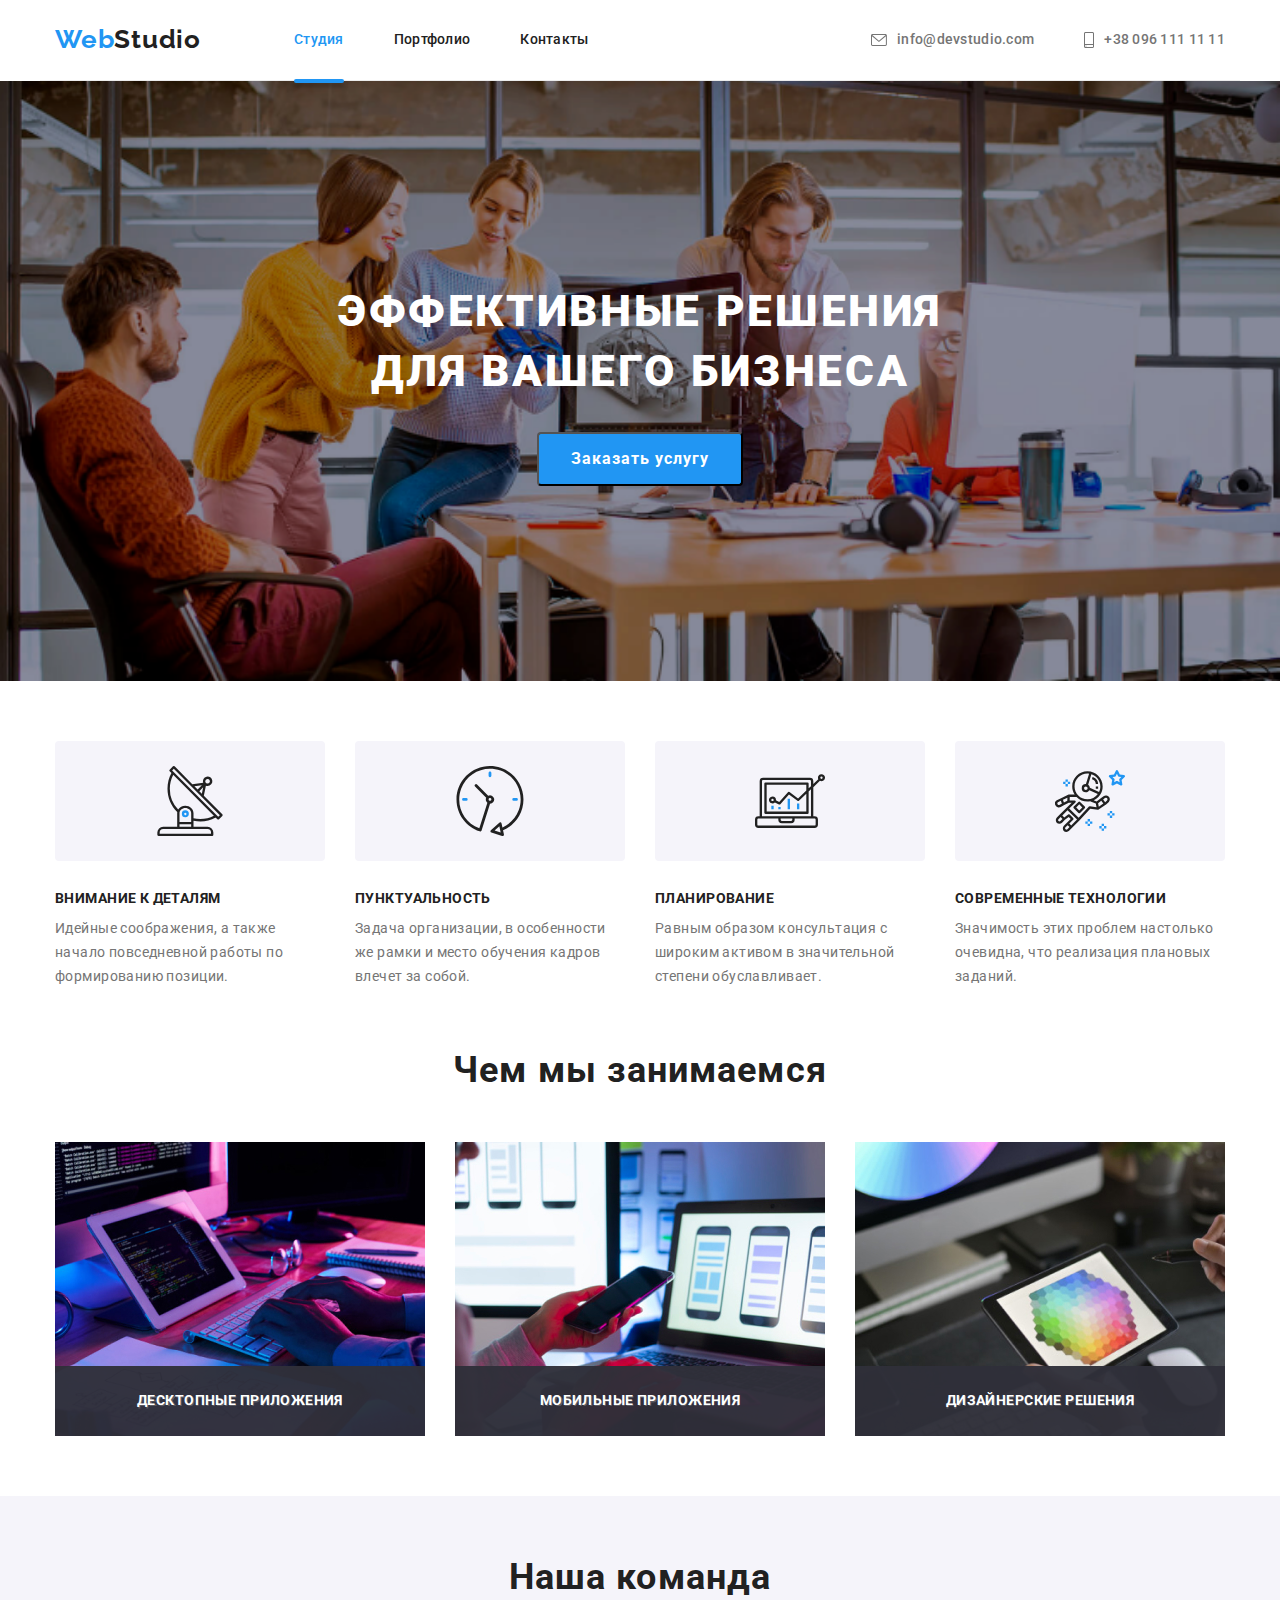
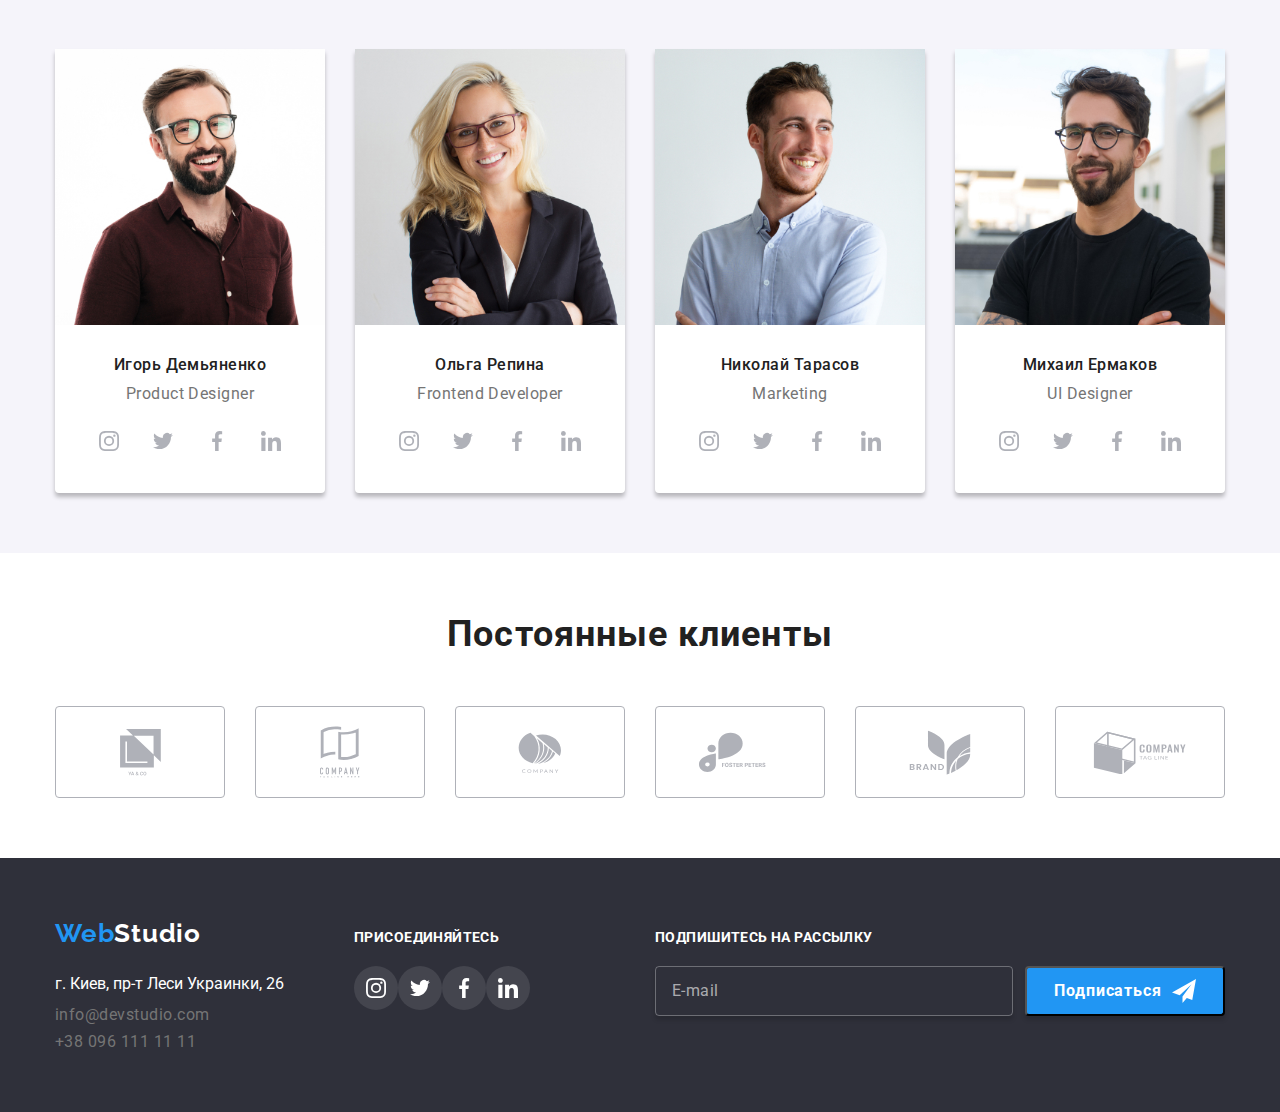
==== commit bb02d463: "final-cut" ====
--- a/index.html
+++ b/index.html
@@ -17,8 +17,8 @@
 
 <body class="pagebody">
     <!--Header-section-->
-    <header class="header">
-        <div class="container">
+    <header class="header container">
+        <div class="">
             <nav class="nav-section">
                 <a href="" class="logo logo--header"><span class="logo--accent">Web</span>Studio</a>
                 <button class="mobile-open">
@@ -36,27 +36,22 @@
                     </ul>
                 </nav>
             
-                <ul class="head-contacts">
-                    <li class="head-contacts__item">
-                        <a href="mailto:info@devstudio.com" class="head-contacts__link">
+                <ul class="contact-list">
+                    <li class="contact-list__item"><a href="mailto:info@devstudio.com" class="contact-link">
                             <svg class="head-contacts__icon" width="16" height="12">
                                 <use href="./images/icons.svg#icon-mail"></use>
                             </svg>
-                            info@devstudio.com</a>
-                    </li>
-            
-                    <li class="head-contacts__item">
-                        <a href="tel:+380961111111" class="head-contacts__link">
+                            info@devstudio.com</a></li>
+                    <li class="contact-list__item"><a href="tel:+380961111111" class="contact-link">
                             <svg class="head-contacts__icon" width="10" height="16">
                                 <use href="./images/icons.svg#icon-smartphone"></use>
                             </svg>
-                            +38 096 111 11 11</a>
-                    </li>
+                            +38 096 111 11 11</a></li>
                 </ul>
             </nav>
             
             <div class="mobile touch-transform is-hidden">
-                <div class="container">
+                <div class="">
                     <div class="mobile-container touch-transform">
                         <button class="mobile-close">
                             <svg class="icon-menu-close" width="40" height="40">
@@ -105,10 +100,8 @@
         <section class="">
             <div class="hero">
                 <div class="hero__overlay">
-                    <div class="hero__content">
-                        <h1 class="hero__title">Эффективные решения для вашего бизнеса</h1>
-                        <button type="button" class="cursors hero__btn" data-modal-open>Заказать услугу</button>
-                    </div>
+                    <h1 class="hero__title">Эффективные решения для вашего бизнеса</h1>
+                    <button type="button" class="cursors hero__btn" data-modal-open>Заказать услугу</button>
                 </div>
             </div>
         </section>
@@ -556,63 +549,62 @@
 
     <!--Footer-section-->
     <footer class="footer">
-        <section class="container footer__section">
-            <div class="contacts">
-                <a href="./index.html" class="logo footer__logo"><span class="logo-web">Web</span>Studio</a>
-                <address class="footer__address">г. Киев, пр-т Леси Украинки, 26</address>
-                <ul class="footer__contacts">
-                    <li class="footer__contacts--item"><a href="mailto:info@devstudio.com"
-                            class="footer__nav-link">info@devstudio.com</a></li>
-                    <li class="footer__contacts--item"><a href="tel:+380961111111" class="footer__nav-link">+38 096 111 11
-                            11</a></li>
-                </ul>
-            </div>
-            <div class="footer__social-media">
-                <p class="footer__title">ПРИСОЕДИНЯЙТЕСЬ</p>
-                <div class="footer__social-links">
-                    <a href="" class="social-media__link">
-                        <svg class="footer__social-icon" width="20" height="20">
-                            <use href="./images/sprite.svg#instagram-icon"></use>
-                        </svg>
-                    </a>
-                    <a href="" class="social-media__link">
-                        <svg class="footer__social-icon" width="20" height="16.25">
-                            <use href="./images/sprite.svg#twitter-icon"></use>
-                        </svg>
-                    </a>
-                    <a href="" class="social-media__link">
-                        <svg class="footer__social-icon" width="10" height="20">
-                            <use href="./images/sprite.svg#facebook-icon"></use>
-                        </svg>
-                    </a>
-                    <a href="" class="social-media__link">
-                        <svg class="footer__social-icon" width="20" height="20">
-                            <use href="./images/sprite.svg#linkedin-icon"></use>
-                        </svg>
-                    </a>
+        <div class="container">
+            <section class=" footer__section">
+                <div class="contacts">
+                    <a href="./index.html" class="logo logo--footer"><span class="logo--accent">Web</span>Studio</a>
+                    <address class="footer__address">г. Киев, пр-т Леси Украинки, 26</address>
+                    <ul class="footer__contacts">
+                        <li class="footer__contacts--item"><a href="mailto:info@devstudio.com"
+                                class="footer__nav-link">info@devstudio.com</a></li>
+                        <li class="footer__contacts--item"><a href="tel:+380961111111" class="footer__nav-link">+38 096 111 11
+                                11</a></li>
+                    </ul>
                 </div>
-            </div>
-            <div class="footer__subscription">
-                <p class="footer__title">ПОДПИШИТЕСЬ НА РАССЫЛКУ</p>
-                <div class="footer__form">
-                    <label class="footer__label">
-                        <input type="email" name="email" class="footer__input" placeholder="Email">
-                    </label>
-                    <button type="submit" class="footer-button">
-                        <div class="footer-button__block">
-                            <span class="footer-button__text">Подписаться</span>
-                            <svg width="24" height="24">
-                                <use href="./images/sprite.svg#telegram-icon"></use>
-                            </svg>
-                        </div>
-                    </button>
+                <div class="footer__social-media">
+                    <h3 class="footer__title">присоединяйтесь</h3>
+                    <div class="footer__social-links">
+                        <a href="" class="social-media__link">
+                            <svg class="join-us__icon" width="20" height="20">
+                                <use href="./images/icons.svg#icon-instagram"></use>
+                            </svg>
+                        </a>
+                        <a href="" class="social-media__link">
+                            <svg class="join-us__icon" width="20" height="20">
+                                <use href="./images/icons.svg#icon-twitter"></use>
+                            </svg>
+                        </a>
+                        <a href="" class="social-media__link">
+                            <svg class="join-us__icon" width="20" height="20">
+                                <use href="./images/icons.svg#icon-facebook"></use>
+                            </svg>
+                        </a>
+                        <a href="" class="social-media__link">
+                            <svg class="join-us__icon" width="20" height="20">
+                                <use href="./images/icons.svg#icon-linkedin"></use>
+                            </svg>
+                        </a>
+                    </div>
                 </div>
-            </div>
-        </section>
+                <div class="footer__subscription">
+                    <h3 class="footer__title">подпишитесь на рассылку</h3>
+                    <div class="subscribe__list">
+                        <input type="email" class="subscribe__input" name="mail" id="mail" placeholder="E-mail" />
+                        <button class="subscribe__btn cursors">
+                            Подписаться
+                            <svg class="subscribe__icon" width="24" height="24">
+                                <use href="./images/icons.svg#send"></use>
+                            </svg>
+                        </button>
+                    </div>
+                </div>
+            </section>
+        </div>
+        
     </footer>
 
-    <script src="./mobile-menu.js"></script>
-    <script src="./modal.js"></script>
+    <script src="./js/mobile-menu.js"></script>
+    <script src="./js/modal.js"></script>
 </body>
 
 </html>--- a/css/main.min.css
+++ b/css/main.min.css
@@ -1,2 +1,2 @@
-h1,h2,h3,p{margin:0;-webkit-user-select:none;-moz-user-select:none;-ms-user-select:none;user-select:none}a{text-decoration:none}ul{padding:0;margin:0;list-style:none}img{display:block;max-width:100%;height:auto}.pagebody{font-family:Roboto, sans-serif;background-color:#fff;color:#757575;margin:0 auto}.cursors{cursor:pointer}.container{padding:0 15px;margin:0 auto}@media screen and (min-width: 480px){.container{width:480px}}@media screen and (min-width: 768px){.container{width:768px}}@media screen and (min-width: 1200px){.container{width:1200px}}.section{padding:60px 0}.header{background-color:#fff;border-bottom:1px solid #ececec}.nav-section{position:relative;display:-webkit-box;display:-ms-flexbox;display:flex;-webkit-box-align:center;-ms-flex-align:center;align-items:center;-webkit-box-pack:justify;-ms-flex-pack:justify;justify-content:space-between;width:100%}.mobile-open,.mobile-close{display:-webkit-inline-box;display:-ms-inline-flexbox;display:inline-flex;margin:0;padding:0;border:none;background-color:transparent}@media screen and (min-width: 768px){.mobile-open,.mobile-close{display:none}}.site-nav{display:none}@media screen and (min-width: 768px){.site-nav{display:-webkit-box;display:-ms-flexbox;display:flex;-webkit-box-align:center;-ms-flex-align:center;align-items:center;margin-left:88px;color:#212121}}@media screen and (min-width: 1200px){.site-nav{margin-left:93px}}.site-nav__item:not(:last-child){margin-right:50px}.site-nav__link{position:relative;font-weight:500;font-size:40px;line-height:1.8;text-align:center;letter-spacing:0.02em;color:#212121;text-decoration:none;-webkit-transition-property:color;transition-property:color;-webkit-transition-duration:250ms;transition-duration:250ms;-webkit-transition-timing-function:cubic-bezier(0.4, 0, 0.2, 1);transition-timing-function:cubic-bezier(0.4, 0, 0.2, 1)}.site-nav__link:hover,.site-nav__link:focus,.site-nav__link:active{color:#2196f3}@media screen and (min-width: 768px){.site-nav__link{display:block;padding-top:32px;padding-bottom:32px;font-weight:500;font-size:14px;line-height:1.14;letter-spacing:0.02em;color:#212121}}.site-nav__link--current{color:#2196f3}@media screen and (min-width: 768px){.site-nav__link--current::after{position:absolute;bottom:-3px;content:"";display:block;width:100%;height:4px;border-radius:2px;-webkit-box-shadow:0px 4px 4px rgba(0,0,0,0.25);box-shadow:0px 4px 4px rgba(0,0,0,0.25);background:#2196f3}}.head-contacts{display:none;color:#757575}@media screen and (min-width: 768px){.head-contacts{display:-webkit-box;display:-ms-flexbox;display:flex;-webkit-box-orient:vertical;-webkit-box-direction:normal;-ms-flex-direction:column;flex-direction:column;-webkit-box-align:left;-ms-flex-align:left;align-items:left;margin-left:auto;padding:0}}@media screen and (min-width: 1200px){.head-contacts{display:-webkit-box;display:-ms-flexbox;display:flex;-webkit-box-orient:horizontal;-webkit-box-direction:normal;-ms-flex-direction:row;flex-direction:row;-webkit-box-align:center;-ms-flex-align:center;align-items:center}}@media screen and (min-width: 1200px){.contact-list__item:not(:last-child){margin-bottom:0}.contact-list__item:last-child{margin-left:50px}}.head-contact__link{display:-webkit-box;display:-ms-flexbox;display:flex;-webkit-box-align:center;-ms-flex-align:center;align-items:center;font-style:normal;font-weight:500;line-height:1.12;letter-spacing:0.03em}.head-contact__link:hover,.head-contact__link:focus,.head-contact__link:active{color:#2196f3;-webkit-transition-duration:250ms;transition-duration:250ms;-webkit-transition-timing-function:cubic-bezier(0.4, 0, 0.2, 1);transition-timing-function:cubic-bezier(0.4, 0, 0.2, 1)}@media screen and (min-width: 768px){.head-contact__link a{font-style:normal;font-weight:500;font-size:14px;line-height:1.14;letter-spacing:0.02em;color:#757575}}@media screen and (min-width: 1200px){.head-contact__link{display:block;padding-top:32px;padding-bottom:32px}}.head-contacts__icon{display:block;margin-right:10px;fill:currentColor;display:inline-block;fill:currentColor;margin-right:10px}@media screen and (max-width: 767px){.head-contacts__icon{display:none}}@media screen and (min-width: 1200px){.head-contacts__icon:not(:first-child){margin-left:30px}}.mobile{position:fixed;background-color:#ffffff;top:0;width:100vw;height:100vh;z-index:5}@media screen and (min-width: 768px){.mobile{opacity:0;pointer-events:none}}.mobile-container{display:-webkit-box;display:-ms-flexbox;display:flex;-webkit-box-orient:vertical;-webkit-box-direction:normal;-ms-flex-direction:column;flex-direction:column;-webkit-box-pack:justify;-ms-flex-pack:justify;justify-content:space-between;padding:48px 40px;width:100vw;height:100%}.mobile-close{position:absolute;right:15px;top:10px;margin:0;padding:0;border:none;background-color:transparent;cursor:pointer}.mobile-close:hover,.mobile-close:focus,.mobile-close:active{color:#2196f3;-webkit-transition-duration:250ms;transition-duration:250ms;-webkit-transition-timing-function:cubic-bezier(0.4, 0, 0.2, 1);transition-timing-function:cubic-bezier(0.4, 0, 0.2, 1)}.mobile-open{position:absolute;right:15px;top:10px;margin:0;padding:0;border:none;background-color:transparent;cursor:pointer}@media screen and (min-width: 768px){.mobile-open{display:none;pointer-events:none}}.icon-menu-close:hover,.icon-menu-close:focus{fill:#2196f3;-webkit-transition-duration:250ms;transition-duration:250ms;-webkit-transition-timing-function:cubic-bezier(0.4, 0, 0.2, 1);transition-timing-function:cubic-bezier(0.4, 0, 0.2, 1)}.mobile-open{right:8px;top:10px;margin:0;padding:0;border:none;background-color:transparent;cursor:pointer}@media screen and (min-width: 768px){.mobile-open{display:none;pointer-events:none}}.icon-menu:hover,.icon-menu:focus{fill:#2196f3;-webkit-transition-duration:250ms;transition-duration:250ms;-webkit-transition-timing-function:cubic-bezier(0.4, 0, 0.2, 1);transition-timing-function:cubic-bezier(0.4, 0, 0.2, 1)}.mobile-menu__item{margin-bottom:32px}.mobile-menu__link{font-weight:500;font-size:40px;line-height:1.17;letter-spacing:0.02em;color:#212121}@media screen and (max-width: 480px){.mobile-menu__link{font-size:8vw}}.mobile-menu__link:hover,.mobile-menu__link:focus,.mobile-menu__link:active{color:#2196f3;-webkit-transition-duration:250ms;transition-duration:250ms;-webkit-transition-timing-function:cubic-bezier(0.4, 0, 0.2, 1);transition-timing-function:cubic-bezier(0.4, 0, 0.2, 1)}.mobile-contacts{margin-bottom:64px}.mobile-contacts__item:not(:last-child){margin-bottom:32px}.mobile-contacts__tel{font-weight:500;font-size:34px;line-height:1.176;letter-spacing:0.02em;color:#2196f3}@media screen and (max-width: 480px){.mobile-contacts__tel{font-size:7vw}}.mobile-contacts__mail{font-weight:500;font-size:24px;line-height:1.166;letter-spacing:0.02em;color:#757575}@media screen and (max-width: 480px){.mobile-contacts__mail{font-size:5vw}}.mobile-contacts__mail:hover,.mobile-contacts__mail:focus,.mobile-contacts__mail:active{color:#2196f3;-webkit-transition-duration:250ms;transition-duration:250ms;-webkit-transition-timing-function:cubic-bezier(0.4, 0, 0.2, 1);transition-timing-function:cubic-bezier(0.4, 0, 0.2, 1)}.burger-links{display:-webkit-box;display:-ms-flexbox;display:flex}.burger-links__item:not(:first-child){padding-left:10px}.burger-links__item:not(:last-child){padding-right:10px}.burger-links__item:not(:last-child){border-right:1px solid rgba(33,33,33,0.2)}.burger-links-link{font-weight:500;font-size:18px;line-height:1.2;letter-spacing:0.02em;color:#2196f3}@media screen and (max-width: 480px){.burger-links-link{font-size:3.7vw}}.mobile.is-hidden{opacity:0;pointer-events:none}.footer{display:block;width:auto;padding-top:60px;padding-bottom:60px;background-color:#2f303a}.footer__section{outline:1px solid white;text-align:center;-webkit-box-pack:center;-ms-flex-pack:center;justify-content:center}@media screen and (min-width: 768px){.footer__section{display:-webkit-box;display:-ms-flexbox;display:flex;-ms-flex-wrap:wrap;flex-wrap:wrap;-webkit-box-align:baseline;-ms-flex-align:baseline;align-items:baseline;-webkit-box-pack:center;-ms-flex-pack:center;justify-content:center;text-align:center}}@media screen and (min-width: 1200px){.footer__section{-ms-flex-wrap:nowrap;flex-wrap:nowrap;text-align:left}}.logo{display:block;font-family:Raleway;font-weight:bold;font-size:26px;line-height:1.2;letter-spacing:0.03em;text-decoration:none}.logo--accent{color:#2196f3}@media screen and (min-width: 1200px){.logo{font-size:26px}}.logo--header{padding-top:16px;padding-bottom:16px;color:#212121}@media screen and (min-width: 1200px){.logo--header{padding-top:24px;padding-bottom:25px}}.logo--footer{margin-bottom:20px;color:#fff}.hero{padding:200px, 0;text-align:center}.hero__overlay{width:100%;max-width:480px;height:400px;margin-left:auto;margin-right:auto;background-size:480px 400px;background:#c4c4c4;background-image:-webkit-gradient(linear, left top, right top, from(rgba(47,48,58,0.4)), to(rgba(47,48,58,0.4)));background-image:linear-gradient(to right, rgba(47,48,58,0.4), rgba(47,48,58,0.4));-o-object-fit:contain;object-fit:contain;background-repeat:no-repeat}@media screen and (min-width: 768px){.hero__overlay{max-width:768px;background-size:768px 400px}}@media screen and (min-width: 1200px){.hero__overlay{max-width:1200px;height:600px;background-size:1600px 600px}}@media screen and (min-device-pixel-ratio: 1), screen and (-webkit-min-device-pixel-ratio: 1), screen and (min-resolution: 96dpi), screen and (min-resolution: 1dppx){.hero__overlay{background-image:url("../images/hero-mobile.png")}}@media screen and (min-device-pixel-ratio: 2), screen and (-webkit-min-device-pixel-ratio: 2), screen and (min-resolution: 192dpi), screen and (min-resolution: 2dppx){.hero__overlay{background-image:url("../images/hero-mobile@2x.png")}}@media screen and (min-width: 768px) and (min-device-pixel-ratio: 1), screen and (min-width: 768px) and (-webkit-min-device-pixel-ratio: 1), screen and (min-width: 768px) and (min-resolution: 96dpi), screen and (min-width: 768px) and (min-resolution: 1dppx){.hero__overlay{background-image:url("../images/hero-tablet.png")}}@media screen and (min-width: 768px) and (min-device-pixel-ratio: 2), screen and (min-width: 768px) and (-webkit-min-device-pixel-ratio: 2), screen and (min-width: 768px) and (min-resolution: 192dpi), screen and (min-width: 768px) and (min-resolution: 2dppx){.hero__overlay{background-image:url("../images/hero-tablet@2x.png")}}@media screen and (min-width: 1200px) and (min-device-pixel-ratio: 1), screen and (min-width: 1200px) and (-webkit-min-device-pixel-ratio: 1), screen and (min-width: 1200px) and (min-resolution: 96dpi), screen and (min-width: 1200px) and (min-resolution: 1dppx){.hero__overlay{background-image:url("../images/hero-desktop.png")}}@media screen and (min-width: 1200px) and (min-device-pixel-ratio: 2), screen and (min-width: 1200px) and (-webkit-min-device-pixel-ratio: 2), screen and (min-width: 1200px) and (min-resolution: 192dpi), screen and (min-width: 1200px) and (min-resolution: 2dppx){.hero__overlay{background-image:url("../images/hero-desktop@2x.png")}}.hero__content{padding:118px 0}@media screen and (min-width: 1200px){.hero__content{padding:200px 0}}.hero__title{margin-bottom:30px;margin-left:auto;margin-right:auto;width:360px;font-weight:900;font-size:26px;line-height:1.6;text-align:center;letter-spacing:0.06em;text-transform:uppercase;color:#fff}@media screen and (min-width: 1200px){.hero__title{width:696px;font-size:44px;line-height:1.37}}.hero__btn{padding:10px 32px;font-style:normal;font-weight:bold;font-size:16px;line-height:1.9;letter-spacing:0.06em;border-radius:4px;background-color:#2196f3;color:#fff;-webkit-transition-property:background-color;transition-property:background-color;-webkit-transition-duration:250ms;transition-duration:250ms;-webkit-transition-timing-function:cubic-bezier(0.4, 0, 0.2, 1);transition-timing-function:cubic-bezier(0.4, 0, 0.2, 1)}.hero__btn:hover,.hero__btn:focus{background-color:#188ce8}.backdrop{position:fixed;overflow-y:scroll;z-index:2;width:100%;height:100%;top:0;left:0;background-color:rgba(0,0,0,0.2);opacity:1;visibility:visible;-webkit-transition-property:opacity;transition-property:opacity;-webkit-transition-duration:250ms;transition-duration:250ms;-webkit-transition-timing-function:cubic-bezier(0.4, 0, 0.2, 1);transition-timing-function:cubic-bezier(0.4, 0, 0.2, 1)}.backdrop.is-hidden{opacity:0;visibility:hidden;pointer-events:none}.modal{position:absolute;top:50%;left:50%;max-width:450px;width:100%;height:609px;-webkit-box-shadow:0px 1px 3px rgba(0,0,0,0.12),0px 1px 1px rgba(0,0,0,0.14),0px 2px 1px rgba(0,0,0,0.2);box-shadow:0px 1px 3px rgba(0,0,0,0.12),0px 1px 1px rgba(0,0,0,0.14),0px 2px 1px rgba(0,0,0,0.2);border-radius:4px;background-color:#fff;visibility:visible;-webkit-transform:translate(-50%, -50%) scale(1);transform:translate(-50%, -50%) scale(1);-webkit-transition-property:-webkit-transform;transition-property:-webkit-transform;transition-property:transform;transition-property:transform, -webkit-transform;-webkit-transition-duration:250ms;transition-duration:250ms;-webkit-transition-timing-function:cubic-bezier(0.4, 0, 0.2, 1);transition-timing-function:cubic-bezier(0.4, 0, 0.2, 1)}@media screen and (min-width: 1200px){.modal{max-width:528px;height:581px}}.backdrop.is-hidden .modal{-webkit-transform:translate(-50%, -50%) scale(0.4);transform:translate(-50%, -50%) scale(0.4)}.modal__btn-close{position:absolute;top:0;right:0;display:-webkit-box;display:-ms-flexbox;display:flex;-webkit-box-pack:center;-ms-flex-pack:center;justify-content:center;-webkit-box-align:center;-ms-flex-align:center;align-items:center;margin:8px;padding:0;width:30px;height:30px;border-radius:50%;border:1px solid rgba(0,0,0,0.1);background-color:#fff;-webkit-transition-property:color;transition-property:color;-webkit-transition-duration:250ms;transition-duration:250ms;-webkit-transition-timing-function:cubic-bezier(0.4, 0, 0.2, 1);transition-timing-function:cubic-bezier(0.4, 0, 0.2, 1)}.modal__btn-close:hover,.modal__btn-close:focus{color:#2196f3}.modal__icon-close{position:absolute;top:50%;left:50%;-webkit-transform:translate(-50%, -50%);transform:translate(-50%, -50%);padding:0;fill:currentColor}.form{padding:40px}.form__title{margin-bottom:12px;font-weight:bold;font-size:20px;line-height:1.15;text-align:center;letter-spacing:0.03em;color:#212121}.form__field{margin-bottom:10px;display:-webkit-box;display:-ms-flexbox;display:flex;-webkit-box-orient:vertical;-webkit-box-direction:normal;-ms-flex-direction:column;flex-direction:column}.form__label{margin-bottom:4px;font-size:12px;line-height:1.2;letter-spacing:0.01em;color:#757575}.form__input-box{position:relative;display:-webkit-box;display:-ms-flexbox;display:flex;-webkit-box-pack:start;-ms-flex-pack:start;justify-content:start;-webkit-box-align:center;-ms-flex-align:center;align-items:center}.form__input{height:40px;width:100%;cursor:pointer;padding-left:42px;border:1px solid rgba(33,33,33,0.2);border-radius:4px;-webkit-transition-property:border;transition-property:border;-webkit-transition-duration:250ms;transition-duration:250ms;-webkit-transition-timing-function:cubic-bezier(0.4, 0, 0.2, 1);transition-timing-function:cubic-bezier(0.4, 0, 0.2, 1)}.form__input:focus,.form__input:hover{outline:none;border:1px solid #2196f3}.form__icon{position:absolute;left:12px;fill:#212121;-webkit-transition-property:fill;transition-property:fill;-webkit-transition-duration:250ms;transition-duration:250ms;-webkit-transition-timing-function:cubic-bezier(0.4, 0, 0.2, 1);transition-timing-function:cubic-bezier(0.4, 0, 0.2, 1)}.form__input:hover+.form__icon,.form__input:focus+.form__icon{fill:#2196f3}.form__comment-area{resize:none;width:100%;height:120px;padding:12px 16px;cursor:pointer;border:1px solid rgba(33,33,33,0.2);border-radius:4px;-webkit-transition-property:border;transition-property:border;-webkit-transition-duration:250ms;transition-duration:250ms;-webkit-transition-timing-function:cubic-bezier(0.4, 0, 0.2, 1);transition-timing-function:cubic-bezier(0.4, 0, 0.2, 1)}.form__comment-area::-webkit-input-placeholder{font-size:14px;line-height:1.2;letter-spacing:0.01em;color:rgba(117,117,117,0.5)}.form__comment-area:-ms-input-placeholder{font-size:14px;line-height:1.2;letter-spacing:0.01em;color:rgba(117,117,117,0.5)}.form__comment-area::-ms-input-placeholder{font-size:14px;line-height:1.2;letter-spacing:0.01em;color:rgba(117,117,117,0.5)}.form__comment-area::placeholder{font-size:14px;line-height:1.2;letter-spacing:0.01em;color:rgba(117,117,117,0.5)}.form__comment-area:hover,.form__comment-area:focus{outline:none;border:1px solid #2196f3}.policy{margin-top:20px;display:-webkit-box;display:-ms-flexbox;display:flex;-webkit-box-pack:center;-ms-flex-pack:center;justify-content:center;-webkit-box-align:center;-ms-flex-align:center;align-items:center;font-size:12px;line-height:1.2;letter-spacing:0.03em;padding:0;color:#757575}@media screen and (min-width: 1200px){.policy{font-size:14px;line-height:1.7}}.policy__link{text-decoration:underline;color:#2196f3}.policy__checkbox{-webkit-appearance:none;-moz-appearance:none;appearance:none}.policy__icon{display:inline-block;width:16px;height:15px;margin-right:7px;background-image:url("../images/check-empty.svg")}.policy__checkbox:checked+.policy__icon{width:16px;height:15px;background:#2196f3;border-radius:2px;background-image:url("../images/check-full.svg");background-size:contain}.form__btn-submit{display:-webkit-box;display:-ms-flexbox;display:flex;-webkit-box-pack:center;-ms-flex-pack:center;justify-content:center;-webkit-box-align:center;-ms-flex-align:center;align-items:center;margin:30px auto 0 auto;width:200px;height:50px;font-weight:bold;font-size:16px;line-height:1.9;letter-spacing:0.06em;color:#fff;background:#2196f3;-webkit-box-shadow:0px 4px 4px rgba(0,0,0,0.15);box-shadow:0px 4px 4px rgba(0,0,0,0.15);border-radius:4px}.feature__list{padding:0;margin:-15px}@media screen and (min-width: 768px){.feature__list{display:-webkit-box;display:-ms-flexbox;display:flex;-ms-flex-wrap:wrap;flex-wrap:wrap}}.feature__item{display:block;margin:15px}@media screen and (min-width: 768px){.feature__item{width:calc((100% - 2 * 30px) / 2)}}@media screen and (min-width: 1200px){.feature__item{width:calc((100% - 4 * 30px) / 4)}}.feature__pic{display:-webkit-box;display:-ms-flexbox;display:flex;-webkit-box-pack:center;-ms-flex-pack:center;justify-content:center;-webkit-box-align:center;-ms-flex-align:center;align-items:center;width:100%;height:120px;margin-bottom:30px;background:#f5f4fa;border-radius:4px}.feature__icon{width:70px;height:70px}.feature__title{margin-bottom:10px;font-style:normal;font-weight:bold;font-size:14px;line-height:1.14;letter-spacing:0.03em;text-transform:uppercase;color:#212121}.feature__text{font-style:normal;font-weight:normal;font-size:14px;line-height:1.7;letter-spacing:0.03em}.services__box{padding-top:0}@media screen and (max-width: 1199px){.services__box{display:none}}.services__title{margin-bottom:50px;font-style:normal;font-weight:bold;font-size:36px;line-height:1.2;letter-spacing:0.03em;text-align:center;color:#212121}.services__list{padding:0;display:-webkit-box;display:-ms-flexbox;display:flex}.services__item:not(:last-child){margin-right:30px}.services__thumb{position:relative}.services__label{position:absolute;display:-webkit-box;display:-ms-flexbox;display:flex;-webkit-box-pack:center;-ms-flex-pack:center;justify-content:center;text-align:center;padding:27px;height:70px;width:100%;bottom:0;right:0;font-weight:bold;font-size:14px;line-height:1.14;letter-spacing:0.03em;text-transform:uppercase;color:#fff;background-color:rgba(47,48,58,0.8)}.team__box{background-color:#f5f4fa}.team__title{margin-bottom:50px;font-style:normal;font-weight:bold;font-size:36px;line-height:1.2;letter-spacing:0.03em;color:#212121;text-align:center}.team__list{padding:0;margin:-15px}@media screen and (min-width: 768px){.team__list{display:-webkit-box;display:-ms-flexbox;display:flex;-ms-flex-wrap:wrap;flex-wrap:wrap}}.team__card{margin:15px;background-color:#fff;-webkit-box-shadow:0px 1px 3px rgba(0,0,0,0.12),0px 1px 1px rgba(0,0,0,0.14),0px 2px 1px rgba(0,0,0,0.2);box-shadow:0px 1px 3px rgba(0,0,0,0.12),0px 1px 1px rgba(0,0,0,0.14),0px 2px 1px rgba(0,0,0,0.2);border-bottom-left-radius:4px;border-bottom-right-radius:4px;-webkit-box-shadow:0px 4px 4px 0px #00000040;box-shadow:0px 4px 4px 0px #00000040}@media screen and (min-width: 768px){.team__card{width:calc((100% - 2 * 30px) / 2)}}@media screen and (min-width: 1200px){.team__card{width:calc((100% - 4 * 30px) / 4)}}.team__content{padding:30px 0 0 0}.team__worker-name{margin-bottom:10px;font-style:normal;font-weight:500;font-size:16px;line-height:1.2;letter-spacing:0.03em;text-align:center;color:#212121}.team__worker-function{font-style:normal;font-weight:normal;font-size:16px;line-height:1.2;letter-spacing:0.03em;text-align:center}.team__social{display:-webkit-box;display:-ms-flexbox;display:flex;-webkit-box-pack:center;-ms-flex-pack:center;justify-content:center;-webkit-box-align:center;-ms-flex-align:center;align-items:center;padding:16px 0 30px 0}.team__social-item:not(:last-child){margin-right:10px}.team__social-link{display:-webkit-box;display:-ms-flexbox;display:flex;-webkit-box-pack:center;-ms-flex-pack:center;justify-content:center;-webkit-box-align:center;-ms-flex-align:center;align-items:center;width:44px;height:44px;border-radius:50%;color:#afb1b8;-webkit-transition-property:background-color, color;transition-property:background-color, color;-webkit-transition-duration:250ms;transition-duration:250ms;-webkit-transition-timing-function:cubic-bezier(0.4, 0, 0.2, 1);transition-timing-function:cubic-bezier(0.4, 0, 0.2, 1)}.team__social-link:hover,.team__social-link:focus{background-color:#2196f3;color:#fff}.team__social-icon{display:-webkit-box;display:-ms-flexbox;display:flex;-webkit-box-pack:center;-ms-flex-pack:center;justify-content:center;-webkit-box-align:center;-ms-flex-align:center;align-items:center;padding:0;width:20px;height:20px;fill:currentColor}.customers__title{margin-bottom:50px;font-style:normal;font-weight:bold;font-size:36px;line-height:1.2;letter-spacing:0.03em;color:#212121;text-align:center}.customers{padding:0;display:-webkit-box;display:-ms-flexbox;display:flex;-ms-flex-wrap:wrap;flex-wrap:wrap;-webkit-box-pack:center;-ms-flex-pack:center;justify-content:center;-webkit-box-align:center;-ms-flex-align:center;align-items:center;margin:-15px}.customers__item{margin:15px;width:calc((100% - 2 * 30px) / 2)}@media screen and (min-width: 768px){.customers__item{width:calc((100% - 3 * 30px) / 3)}}@media screen and (min-width: 1200px){.customers__item{width:calc((100% - 6 * 30px) / 6)}}.customers__link{height:92px;display:-webkit-box;display:-ms-flexbox;display:flex;-webkit-box-pack:center;-ms-flex-pack:center;justify-content:center;-webkit-box-align:center;-ms-flex-align:center;align-items:center;border:1px solid #afb1b8;color:#afb1b8;border-radius:4px;-webkit-transition-property:border-color, color;transition-property:border-color, color;-webkit-transition-duration:250ms;transition-duration:250ms;-webkit-transition-timing-function:cubic-bezier(0.4, 0, 0.2, 1);transition-timing-function:cubic-bezier(0.4, 0, 0.2, 1)}.customers__link:hover,.customers__link:focus{border-color:#2196f3;color:#2196f3}.customers__icon{display:-webkit-box;display:-ms-flexbox;display:flex;-webkit-box-pack:center;-ms-flex-pack:center;justify-content:center;-webkit-box-align:center;-ms-flex-align:center;align-items:center;fill:currentColor}.button-menu{display:-webkit-box;display:-ms-flexbox;display:flex;-ms-flex-wrap:wrap;flex-wrap:wrap;margin-bottom:40px}.button-menu__item:not(:last-child){margin-right:8px}@media screen and (max-width: 767px){.button-menu__item:nth-child(3){margin-right:0}}@media screen and (min-width: 768px){.button-menu{-webkit-box-pack:center;-ms-flex-pack:center;justify-content:center}}.button-menu__btn{padding:6px 22px;font-family:inherit;font-style:normal;font-weight:500;font-size:16px;line-height:1.6;letter-spacing:0.03em;border-radius:4px;border:1px solid transparent;color:#212121;background-color:#f5f4fa;-webkit-transition-property:color, background-color, -webkit-box-shadow;transition-property:color, background-color, -webkit-box-shadow;transition-property:color, background-color, box-shadow;transition-property:color, background-color, box-shadow, -webkit-box-shadow;-webkit-transition-duration:250ms;transition-duration:250ms;-webkit-transition-timing-function:cubic-bezier(0.4, 0, 0.2, 1);transition-timing-function:cubic-bezier(0.4, 0, 0.2, 1)}.button-menu__btn:hover,.button-menu__btn:focus{color:#fff;background-color:#2196f3;-webkit-box-shadow:0px 4px 4px rgba(0,0,0,0.25);box-shadow:0px 4px 4px rgba(0,0,0,0.25)}.card-menu__list{padding:0;margin:-15px}@media screen and (min-width: 768px){.card-menu__list{display:-webkit-box;display:-ms-flexbox;display:flex;-ms-flex-wrap:wrap;flex-wrap:wrap}}.card-menu__card{margin:15px;background-color:#fff}@media screen and (min-width: 768px){.card-menu__card{width:calc((100% - 2 * 30px) / 2)}}@media screen and (min-width: 1200px){.card-menu__card{width:calc((100% - 3 * 30px) / 3)}}.card-menu__link{display:block;-webkit-transition-property:-webkit-box-shadow;transition-property:-webkit-box-shadow;transition-property:box-shadow;transition-property:box-shadow, -webkit-box-shadow;-webkit-transition-duration:250ms;transition-duration:250ms;-webkit-transition-timing-function:cubic-bezier(0.4, 0, 0.2, 1);transition-timing-function:cubic-bezier(0.4, 0, 0.2, 1)}.card-menu__link:hover,.card-menu__link:focus{-webkit-box-shadow:0px 1px 1px rgba(0,0,0,0.12),0px 4px 4px rgba(0,0,0,0.06),1px 4px 6px rgba(0,0,0,0.16);box-shadow:0px 1px 1px rgba(0,0,0,0.12),0px 4px 4px rgba(0,0,0,0.06),1px 4px 6px rgba(0,0,0,0.16)}.card-menu__thumb{position:relative;display:-webkit-box;display:-ms-flexbox;display:flex;-webkit-box-pack:center;-ms-flex-pack:center;justify-content:center;overflow:hidden}.card-menu__overlay{position:absolute;top:0;left:0;width:100%;height:100%;background-color:rgba(33,150,243,0.9);-webkit-transform:translateY(100%);transform:translateY(100%);-webkit-transition-property:-webkit-transform;transition-property:-webkit-transform;transition-property:transform;transition-property:transform, -webkit-transform;-webkit-transition-duration:250ms;transition-duration:250ms;-webkit-transition-timing-function:cubic-bezier(0.4, 0, 0.2, 1);transition-timing-function:cubic-bezier(0.4, 0, 0.2, 1)}.card-menu__link:hover .card-menu__overlay,.card-menu__link:focus .card-menu__overlay{-webkit-transform:translateX(0);transform:translateX(0)}.card-menu__hover-description{position:absolute;display:-webkit-box;display:-ms-flexbox;display:flex;-webkit-box-pack:center;-ms-flex-pack:center;justify-content:center;-webkit-box-align:center;-ms-flex-align:center;align-items:center;top:50%;left:50%;-webkit-transform:translate(-50%, -50%);transform:translate(-50%, -50%);width:100%;height:100%;padding:24px;font-size:18px;line-height:1.6;letter-spacing:0.03em;color:#fff;opacity:1}.card-menu__card-content{padding:20px 24px;border-left:1px solid #eeeeee;border-bottom:1px solid #eeeeee;border-right:1px solid #eeeeee}.card-menu__card-title{margin-bottom:4px;font-style:normal;font-weight:bold;font-size:18px;line-height:2;letter-spacing:0.06em;color:#212121}.card-menu__card-description{font-style:normal;font-weight:normal;font-size:16px;line-height:1.9;letter-spacing:0.03em;color:#757575}
+h1,h2,h3,p{margin:0;-webkit-user-select:none;-moz-user-select:none;-ms-user-select:none;user-select:none}a{text-decoration:none}ul{padding:0;margin:0;list-style:none}img{display:block;max-width:100%;height:auto}.pagebody{font-family:Roboto, sans-serif;background-color:#fff;color:#757575;margin:0 auto}.cursors{cursor:pointer}.container{padding:0 15px;margin:0 auto}@media screen and (min-width: 480px){.container{width:480px}}@media screen and (min-width: 768px){.container{width:768px}}@media screen and (min-width: 1200px){.container{width:1200px}}.section{padding:60px 0}.header{background-color:#fff;border-bottom:1px solid #ececec}.nav-section{position:relative;display:-webkit-box;display:-ms-flexbox;display:flex;-webkit-box-align:center;-ms-flex-align:center;align-items:center;-webkit-box-pack:justify;-ms-flex-pack:justify;justify-content:space-between;width:100%}.mobile-open,.mobile-close{display:-webkit-inline-box;display:-ms-inline-flexbox;display:inline-flex;margin:0;padding:0;border:none;background-color:transparent}@media screen and (min-width: 768px){.mobile-open,.mobile-close{display:none}}.site-nav{display:none}@media screen and (min-width: 768px){.site-nav{display:-webkit-box;display:-ms-flexbox;display:flex;-webkit-box-align:center;-ms-flex-align:center;align-items:center;margin-left:88px;color:#212121}}@media screen and (min-width: 1200px){.site-nav{margin-left:93px}}.site-nav__item:not(:last-child){margin-right:50px}.site-nav__link{position:relative;font-weight:500;font-size:40px;line-height:1.8;text-align:center;letter-spacing:0.02em;color:#212121;text-decoration:none;-webkit-transition-property:color;transition-property:color;-webkit-transition-duration:250ms;transition-duration:250ms;-webkit-transition-timing-function:cubic-bezier(0.4, 0, 0.2, 1);transition-timing-function:cubic-bezier(0.4, 0, 0.2, 1)}.site-nav__link:hover,.site-nav__link:focus,.site-nav__link:active{color:#2196f3}@media screen and (min-width: 768px){.site-nav__link{display:block;padding-top:32px;padding-bottom:32px;font-weight:500;font-size:14px;line-height:1.14;letter-spacing:0.02em;color:#212121}}.site-nav__link--current{color:#2196f3}@media screen and (min-width: 768px){.site-nav__link--current::after{position:absolute;bottom:-3px;content:"";display:block;width:100%;height:4px;border-radius:2px;-webkit-box-shadow:0px 4px 4px rgba(0,0,0,0.25);box-shadow:0px 4px 4px rgba(0,0,0,0.25);background:#2196f3}}.contact-list{display:none;color:#757575}@media screen and (min-width: 768px){.contact-list{display:-webkit-box;display:-ms-flexbox;display:flex;-webkit-box-orient:vertical;-webkit-box-direction:normal;-ms-flex-direction:column;flex-direction:column;-webkit-box-align:left;-ms-flex-align:left;align-items:left;margin-left:auto}}@media screen and (min-width: 1200px){.contact-list{display:-webkit-box;display:-ms-flexbox;display:flex;-webkit-box-orient:horizontal;-webkit-box-direction:normal;-ms-flex-direction:row;flex-direction:row}}@media screen and (min-width: 768px){.contact-list__item:not(:last-child){margin-bottom:10px}}@media screen and (min-width: 1200px){.contact-list__item:not(:last-child){margin-bottom:0}.contact-list__item:last-child{margin-left:50px}}.contact-link{display:-webkit-box;display:-ms-flexbox;display:flex;-webkit-box-align:center;-ms-flex-align:center;align-items:center;font-style:normal;font-weight:500;font-size:14px;line-height:1.14;letter-spacing:0.02em;text-decoration:none;background-color:#fff;color:#757575;-webkit-transition-property:color;transition-property:color;-webkit-transition-duration:250ms;transition-duration:250ms;-webkit-transition-timing-function:cubic-bezier(0.4, 0, 0.2, 1);transition-timing-function:cubic-bezier(0.4, 0, 0.2, 1)}.contact-link:hover,.contact-link:focus{color:#2196f3}@media screen and (min-width: 1200px){.contact-link{padding-top:32px;padding-bottom:32px}}.head-contacts__icon{display:inline-block;fill:currentColor;margin-right:10px}.mobile,.mobile-container{position:fixed;background-color:#ffffff;top:0;left:0;width:100vw;height:100vh;z-index:5;display:-webkit-box;display:-ms-flexbox;display:flex;-webkit-box-orient:vertical;-webkit-box-direction:normal;-ms-flex-direction:column;flex-direction:column;-webkit-box-pack:justify;-ms-flex-pack:justify;justify-content:space-between;padding:48px 40px}@media screen and (min-width: 768px){.mobile,.mobile-container{opacity:0;pointer-events:none}}.mobile-close{position:absolute;right:15px;top:10px;margin:0;padding:0;border:none;background-color:transparent;cursor:pointer}.mobile-close:hover,.mobile-close:focus,.mobile-close:active{color:#2196f3;-webkit-transition-duration:250ms;transition-duration:250ms;-webkit-transition-timing-function:cubic-bezier(0.4, 0, 0.2, 1);transition-timing-function:cubic-bezier(0.4, 0, 0.2, 1)}.mobile-open{position:absolute;right:15px;top:10px;margin:0;padding:0;border:none;background-color:transparent;cursor:pointer}@media screen and (min-width: 768px){.mobile-open{display:none;pointer-events:none}}.icon-menu-close:hover,.icon-menu-close:focus{fill:#2196f3;-webkit-transition-duration:250ms;transition-duration:250ms;-webkit-transition-timing-function:cubic-bezier(0.4, 0, 0.2, 1);transition-timing-function:cubic-bezier(0.4, 0, 0.2, 1)}.mobile-open{right:8px;top:10px;margin:0;padding:0;border:none;background-color:transparent;cursor:pointer}@media screen and (min-width: 768px){.mobile-open{display:none;pointer-events:none}}.icon-menu:hover,.icon-menu:focus{fill:#2196f3;-webkit-transition-duration:250ms;transition-duration:250ms;-webkit-transition-timing-function:cubic-bezier(0.4, 0, 0.2, 1);transition-timing-function:cubic-bezier(0.4, 0, 0.2, 1)}.mobile-menu__item{margin-bottom:32px}.mobile-menu__link{font-weight:500;font-size:40px;line-height:1.17;letter-spacing:0.02em;color:#212121}@media screen and (max-width: 480px){.mobile-menu__link{font-size:8vw}}.mobile-menu__link:hover,.mobile-menu__link:focus,.mobile-menu__link:active{color:#2196f3;-webkit-transition-duration:250ms;transition-duration:250ms;-webkit-transition-timing-function:cubic-bezier(0.4, 0, 0.2, 1);transition-timing-function:cubic-bezier(0.4, 0, 0.2, 1)}.mobile-contacts{margin-bottom:64px}.mobile-contacts__item:not(:last-child){margin-bottom:32px}.mobile-contacts__tel{font-weight:500;font-size:34px;line-height:1.176;letter-spacing:0.02em;color:#2196f3}@media screen and (max-width: 480px){.mobile-contacts__tel{font-size:7vw}}.mobile-contacts__mail{font-weight:500;font-size:24px;line-height:1.166;letter-spacing:0.02em;color:#757575}@media screen and (max-width: 480px){.mobile-contacts__mail{font-size:5vw}}.mobile-contacts__mail:hover,.mobile-contacts__mail:focus,.mobile-contacts__mail:active{color:#2196f3;-webkit-transition-duration:250ms;transition-duration:250ms;-webkit-transition-timing-function:cubic-bezier(0.4, 0, 0.2, 1);transition-timing-function:cubic-bezier(0.4, 0, 0.2, 1)}.burger-links{display:-webkit-box;display:-ms-flexbox;display:flex}.burger-links__item:not(:first-child){padding-left:10px}.burger-links__item:not(:last-child){padding-right:10px}.burger-links__item:not(:last-child){border-right:1px solid rgba(33,33,33,0.2)}.burger-links-link{font-weight:500;font-size:18px;line-height:1.2;letter-spacing:0.02em;color:#2196f3}@media screen and (max-width: 480px){.burger-links-link{font-size:3.7vw}}.mobile.is-hidden{opacity:0;pointer-events:none}.footer{display:block;width:auto;background-color:#2f303a;padding-top:60px;padding-bottom:60px}.footer__section{text-align:center;width:100%}@media screen and (min-width: 768px){.footer__section{display:-webkit-box;display:-ms-flexbox;display:flex;-ms-flex-wrap:wrap;flex-wrap:wrap;-webkit-box-align:baseline;-ms-flex-align:baseline;align-items:baseline;-webkit-box-pack:center;-ms-flex-pack:center;justify-content:center;text-align:center}}@media screen and (min-width: 1200px){.footer__section{-ms-flex-wrap:nowrap;flex-wrap:nowrap;text-align:left}}.footer__address{font-style:normal;line-height:1.71;margin-bottom:8px;color:#fff}@media screen and (min-width: 1200px){.footer__address{margin-bottom:9px}}.footer__nav-link{font-style:normal;line-height:1.12;letter-spacing:0.03em;text-decoration:none;color:#757575;-webkit-transition-property:color;transition-property:color;-webkit-transition-duration:250ms;transition-duration:250ms;-webkit-transition-timing-function:cubic-bezier(0.4, 0, 0.2, 1);transition-timing-function:cubic-bezier(0.4, 0, 0.2, 1)}.footer__contacts--item:not(:last-child){margin-bottom:8px}@media screen and (min-width: 1200px){.footer__contacts--item:not(:last-child){margin-bottom:9px}}.footer__contacts--item:last-child{margin-right:0}.footer__nav-link:hover,.footer__nav-link:focus,.footer__nav-link:active{color:#2196f3;-webkit-transition-duration:250ms;transition-duration:250ms;-webkit-transition-timing-function:cubic-bezier(0.4, 0, 0.2, 1);transition-timing-function:cubic-bezier(0.4, 0, 0.2, 1)}.contacts{margin-bottom:60px}@media screen and (min-width: 768px){.contacts{margin-bottom:0}}@media screen and (min-width: 1200px){.contacts{margin-right:70px}}.footer__social-links{display:-webkit-box;display:-ms-flexbox;display:flex;-webkit-box-align:center;-ms-flex-align:center;align-items:center;-webkit-box-pack:center;-ms-flex-pack:center;justify-content:center}.footer__title{color:#fff;font-weight:700;font-size:14px;line-height:1.17;letter-spacing:0.03em;margin-bottom:20px;text-transform:uppercase}.footer__social-media{margin-bottom:60px}@media screen and (min-width: 768px){.footer__social-media{margin-left:165px;margin-bottom:0}}@media screen and (min-width: 1200px){.footer__social-media{margin-left:0;margin-right:auto}}.social-media__link{display:-webkit-box;display:-ms-flexbox;display:flex;-webkit-box-pack:center;-ms-flex-pack:center;justify-content:center;-webkit-box-align:center;-ms-flex-align:center;align-items:center;width:44px;height:44px;border-radius:50%;color:#afb1b8;background:rgba(255,255,255,0.1);-webkit-transition-property:background-color;transition-property:background-color;-webkit-transition-duration:250ms;transition-duration:250ms;-webkit-transition-timing-function:cubic-bezier(0.4, 0, 0.2, 1);transition-timing-function:cubic-bezier(0.4, 0, 0.2, 1)}.social-media__link:hover,.social-media__link:focus{background-color:#2196f3}.join-us__icon{display:-webkit-box;display:-ms-flexbox;display:flex;-webkit-box-pack:center;-ms-flex-pack:center;justify-content:center;-webkit-box-align:center;-ms-flex-align:center;align-items:center;padding:0;fill:#fff}.footer__subscription{margin-left:auto}@media screen and (min-width: 768px){.footer__subscription{display:block;margin-left:0;-webkit-box-align:center;-ms-flex-align:center;align-items:center;text-align:center;margin-top:60px}}@media screen and (min-width: 1200px){.footer__subscription{margin-top:0;text-align:left}}.subscribe__list{display:-webkit-box;display:-ms-flexbox;display:flex;-webkit-box-orient:vertical;-webkit-box-direction:normal;-ms-flex-direction:column;flex-direction:column;-webkit-box-align:center;-ms-flex-align:center;align-items:center}@media screen and (min-width: 1200px){.subscribe__list{-webkit-box-orient:horizontal;-webkit-box-direction:normal;-ms-flex-direction:row;flex-direction:row;-webkit-box-pack:center;-ms-flex-pack:center;justify-content:center}}.subscribe__input{display:-webkit-box;display:-ms-flexbox;display:flex;-webkit-box-align:center;-ms-flex-align:center;align-items:center;padding:0 16px;width:358px;height:50px;font-size:16px;line-height:1.25;letter-spacing:0.03em;color:rgba(255,255,255,0.6);border:1px solid rgba(255,255,255,0.3);-webkit-box-shadow:0px 4px 4px rgba(0,0,0,0.15);box-shadow:0px 4px 4px rgba(0,0,0,0.15);border-radius:4px;background-color:transparent}.subscribe__input::-webkit-input-placeholder{font-size:16px;line-height:1.25;letter-spacing:0.03em;color:rgba(255,255,255,0.6)}.subscribe__input:-ms-input-placeholder{font-size:16px;line-height:1.25;letter-spacing:0.03em;color:rgba(255,255,255,0.6)}.subscribe__input::-ms-input-placeholder{font-size:16px;line-height:1.25;letter-spacing:0.03em;color:rgba(255,255,255,0.6)}.subscribe__input::placeholder{font-size:16px;line-height:1.25;letter-spacing:0.03em;color:rgba(255,255,255,0.6)}.subscribe__btn{display:-webkit-box;display:-ms-flexbox;display:flex;-webkit-box-pack:center;-ms-flex-pack:center;justify-content:center;-webkit-box-align:center;-ms-flex-align:center;align-items:center;margin-top:20px;width:200px;height:50px;font-weight:bold;font-size:16px;line-height:1.9;letter-spacing:0.06em;-webkit-box-shadow:0px 4px 4px rgba(0,0,0,0.15);box-shadow:0px 4px 4px rgba(0,0,0,0.15);border-radius:4px;color:#fff;background-color:#2196f3}@media screen and (min-width: 1200px){.subscribe__btn{margin-top:0;margin-left:12px}}.subscribe__icon{margin-left:10px;fill:currentColor}.logo{display:block;font-family:Raleway;font-weight:bold;font-size:26px;line-height:1.2;letter-spacing:0.03em;text-decoration:none}.logo--accent{color:#2196f3}@media screen and (min-width: 1200px){.logo{font-size:26px}}.logo--header{padding-top:16px;padding-bottom:16px;color:#212121}@media screen and (min-width: 1200px){.logo--header{padding-top:24px;padding-bottom:25px}}.logo--footer{margin-bottom:20px;color:#fff}.hero__overlay{width:100%;max-width:480px;height:auto;padding:118px 0;text-align:center;margin-left:auto;margin-right:auto;background-repeat:no-repeat;background:#c4c4c4;background-image:-webkit-gradient(linear, left top, right top, from(rgba(47,48,58,0.4)), to(rgba(47,48,58,0.4))),url("../images/hero-mobile.png");background-image:linear-gradient(to right, rgba(47,48,58,0.4), rgba(47,48,58,0.4)),url("../images/hero-mobile.png");background-size:cover}@media screen and (min-width: 1200px){.hero__overlay{padding:200px 0}}@media screen and (min-width: 768px){.hero__overlay{max-width:768px;background-size:cover}}@media screen and (min-width: 1200px){.hero__overlay{max-width:1200px;height:600px;background-size:cover}}@media screen and (min-device-pixel-ratio: 2), (-webkit-min-device-pixel-ratio: 2), screen and (-webkit-min-device-pixel-ratio: 2), screen and (min-resolution: 192dpi), screen and (min-resolution: 2dppx){.hero__overlay{background-image:-webkit-gradient(linear, left top, right top, from(rgba(47,58,57,0.4)), to(rgba(47,48,58,0.4))),url("../images/hero-mobile@2x.png");background-image:linear-gradient(to right, rgba(47,58,57,0.4), rgba(47,48,58,0.4)),url("../images/hero-mobile@2x.png")}}@media screen and (min-width: 768px){.hero__overlay{max-width:768px;background-image:-webkit-gradient(linear, left top, right top, from(rgba(47,48,58,0.4)), to(rgba(47,48,58,0.4))),url("../images/hero-tablet.png");background-image:linear-gradient(to right, rgba(47,48,58,0.4), rgba(47,48,58,0.4)),url("../images/hero-tablet.png")}}@media screen and (min-device-pixel-ratio: 2), (-webkit-min-device-pixel-ratio: 2), screen and (-webkit-min-device-pixel-ratio: 2), screen and (min-resolution: 192dpi), screen and (min-resolution: 2dppx){.hero__overlay{background-image:-webkit-gradient(linear, left top, right top, from(rgba(47,58,57,0.4)), to(rgba(47,48,58,0.4))),url("../images/hero-tablet@2x.png");background-image:linear-gradient(to right, rgba(47,58,57,0.4), rgba(47,48,58,0.4)),url("../images/hero-tablet@2x.png")}}@media screen and (min-width: 1200px){.hero__overlay{padding-top:200px;padding-bottom:200px;max-width:1600px;background-image:-webkit-gradient(linear, left top, right top, from(rgba(47,48,58,0.4)), to(rgba(47,48,58,0.4))),url("../images/hero-desktop.png");background-image:linear-gradient(to right, rgba(47,48,58,0.4), rgba(47,48,58,0.4)),url("../images/hero-desktop.png")}}@media screen and (min-device-pixel-ratio: 2), (-webkit-min-device-pixel-ratio: 2), screen and (-webkit-min-device-pixel-ratio: 2), screen and (min-resolution: 192dpi), screen and (min-resolution: 2dppx){.hero__overlay{background-image:-webkit-gradient(linear, left top, right top, from(rgba(47,58,57,0.4)), to(rgba(47,48,58,0.4))),url("../images/index/hero-desktop@2x.png");background-image:linear-gradient(to right, rgba(47,58,57,0.4), rgba(47,48,58,0.4)),url("../images/index/hero-desktop@2x.png")}}@media screen and (min-device-pixel-ratio: 1), screen and (-webkit-min-device-pixel-ratio: 1), screen and (min-resolution: 96dpi), screen and (min-resolution: 1dppx){.hero__overlay{background-image:url("../images/hero-mobile.png")}}@media screen and (min-device-pixel-ratio: 2), screen and (-webkit-min-device-pixel-ratio: 2), screen and (min-resolution: 192dpi), screen and (min-resolution: 2dppx){.hero__overlay{background-image:url("../images/hero-mobile@2x.png")}}@media screen and (min-width: 768px) and (min-device-pixel-ratio: 1), screen and (min-width: 768px) and (-webkit-min-device-pixel-ratio: 1), screen and (min-width: 768px) and (min-resolution: 96dpi), screen and (min-width: 768px) and (min-resolution: 1dppx){.hero__overlay{background-image:url("../images/hero-tablet.png")}}@media screen and (min-width: 768px) and (min-device-pixel-ratio: 2), screen and (min-width: 768px) and (-webkit-min-device-pixel-ratio: 2), screen and (min-width: 768px) and (min-resolution: 192dpi), screen and (min-width: 768px) and (min-resolution: 2dppx){.hero__overlay{background-image:url("../images/hero-tablet@2x.png")}}.hero__title{margin-bottom:30px;margin-left:auto;margin-right:auto;width:360px;font-weight:900;font-size:26px;line-height:1.6;text-align:center;letter-spacing:0.06em;text-transform:uppercase;color:#fff}@media screen and (min-width: 1200px){.hero__title{width:696px;font-size:44px;line-height:1.37}}.hero__btn{padding:10px 32px;font-style:normal;font-weight:bold;font-size:16px;line-height:1.9;letter-spacing:0.06em;border-radius:4px;background-color:#2196f3;color:#fff;-webkit-transition-property:background-color;transition-property:background-color;-webkit-transition-duration:250ms;transition-duration:250ms;-webkit-transition-timing-function:cubic-bezier(0.4, 0, 0.2, 1);transition-timing-function:cubic-bezier(0.4, 0, 0.2, 1)}.hero__btn:hover,.hero__btn:focus{background-color:#188ce8}.backdrop{position:fixed;overflow-y:scroll;z-index:2;width:100%;height:100%;top:0;left:0;background-color:rgba(0,0,0,0.2);opacity:1;visibility:visible;-webkit-transition-property:opacity;transition-property:opacity;-webkit-transition-duration:250ms;transition-duration:250ms;-webkit-transition-timing-function:cubic-bezier(0.4, 0, 0.2, 1);transition-timing-function:cubic-bezier(0.4, 0, 0.2, 1)}.backdrop.is-hidden{opacity:0;visibility:hidden;pointer-events:none}.modal{position:absolute;top:50%;left:50%;max-width:450px;width:100%;height:609px;-webkit-box-shadow:0px 1px 3px rgba(0,0,0,0.12),0px 1px 1px rgba(0,0,0,0.14),0px 2px 1px rgba(0,0,0,0.2);box-shadow:0px 1px 3px rgba(0,0,0,0.12),0px 1px 1px rgba(0,0,0,0.14),0px 2px 1px rgba(0,0,0,0.2);border-radius:4px;background-color:#fff;visibility:visible;-webkit-transform:translate(-50%, -50%) scale(1);transform:translate(-50%, -50%) scale(1);-webkit-transition-property:-webkit-transform;transition-property:-webkit-transform;transition-property:transform;transition-property:transform, -webkit-transform;-webkit-transition-duration:250ms;transition-duration:250ms;-webkit-transition-timing-function:cubic-bezier(0.4, 0, 0.2, 1);transition-timing-function:cubic-bezier(0.4, 0, 0.2, 1)}@media screen and (min-width: 1200px){.modal{max-width:528px;height:581px}}.backdrop.is-hidden .modal{-webkit-transform:translate(-50%, -50%) scale(0.4);transform:translate(-50%, -50%) scale(0.4)}.modal__btn-close{position:absolute;top:0;right:0;display:-webkit-box;display:-ms-flexbox;display:flex;-webkit-box-pack:center;-ms-flex-pack:center;justify-content:center;-webkit-box-align:center;-ms-flex-align:center;align-items:center;margin:8px;padding:0;width:30px;height:30px;border-radius:50%;border:1px solid rgba(0,0,0,0.1);background-color:#fff;-webkit-transition-property:color;transition-property:color;-webkit-transition-duration:250ms;transition-duration:250ms;-webkit-transition-timing-function:cubic-bezier(0.4, 0, 0.2, 1);transition-timing-function:cubic-bezier(0.4, 0, 0.2, 1)}.modal__btn-close:hover,.modal__btn-close:focus{color:#2196f3}.modal__icon-close{position:absolute;top:50%;left:50%;-webkit-transform:translate(-50%, -50%);transform:translate(-50%, -50%);padding:0;fill:currentColor}.form{padding:40px}.form__title{margin-bottom:12px;font-weight:bold;font-size:20px;line-height:1.15;text-align:center;letter-spacing:0.03em;color:#212121}.form__field{margin-bottom:10px;display:-webkit-box;display:-ms-flexbox;display:flex;-webkit-box-orient:vertical;-webkit-box-direction:normal;-ms-flex-direction:column;flex-direction:column}.form__label{margin-bottom:4px;font-size:12px;line-height:1.2;letter-spacing:0.01em;color:#757575}.form__input-box{position:relative;display:-webkit-box;display:-ms-flexbox;display:flex;-webkit-box-pack:start;-ms-flex-pack:start;justify-content:start;-webkit-box-align:center;-ms-flex-align:center;align-items:center}.form__input{height:40px;width:100%;cursor:pointer;padding-left:42px;border:1px solid rgba(33,33,33,0.2);border-radius:4px;-webkit-transition-property:border;transition-property:border;-webkit-transition-duration:250ms;transition-duration:250ms;-webkit-transition-timing-function:cubic-bezier(0.4, 0, 0.2, 1);transition-timing-function:cubic-bezier(0.4, 0, 0.2, 1)}.form__input:focus,.form__input:hover{outline:none;border:1px solid #2196f3}.form__icon{position:absolute;left:12px;fill:#212121;-webkit-transition-property:fill;transition-property:fill;-webkit-transition-duration:250ms;transition-duration:250ms;-webkit-transition-timing-function:cubic-bezier(0.4, 0, 0.2, 1);transition-timing-function:cubic-bezier(0.4, 0, 0.2, 1)}.form__input:hover+.form__icon,.form__input:focus+.form__icon{fill:#2196f3}.form__comment-area{resize:none;width:100%;height:120px;padding:12px 16px;cursor:pointer;border:1px solid rgba(33,33,33,0.2);border-radius:4px;-webkit-transition-property:border;transition-property:border;-webkit-transition-duration:250ms;transition-duration:250ms;-webkit-transition-timing-function:cubic-bezier(0.4, 0, 0.2, 1);transition-timing-function:cubic-bezier(0.4, 0, 0.2, 1)}.form__comment-area::-webkit-input-placeholder{font-size:14px;line-height:1.2;letter-spacing:0.01em;color:rgba(117,117,117,0.5)}.form__comment-area:-ms-input-placeholder{font-size:14px;line-height:1.2;letter-spacing:0.01em;color:rgba(117,117,117,0.5)}.form__comment-area::-ms-input-placeholder{font-size:14px;line-height:1.2;letter-spacing:0.01em;color:rgba(117,117,117,0.5)}.form__comment-area::placeholder{font-size:14px;line-height:1.2;letter-spacing:0.01em;color:rgba(117,117,117,0.5)}.form__comment-area:hover,.form__comment-area:focus{outline:none;border:1px solid #2196f3}.policy{margin-top:20px;display:-webkit-box;display:-ms-flexbox;display:flex;-webkit-box-pack:center;-ms-flex-pack:center;justify-content:center;-webkit-box-align:center;-ms-flex-align:center;align-items:center;font-size:12px;line-height:1.2;letter-spacing:0.03em;padding:0;color:#757575}@media screen and (min-width: 1200px){.policy{font-size:14px;line-height:1.7}}.policy__link{text-decoration:underline;color:#2196f3}.policy__checkbox{-webkit-appearance:none;-moz-appearance:none;appearance:none}.policy__icon{display:inline-block;width:16px;height:15px;margin-right:7px;background-image:url("../images/check-empty.svg")}.policy__checkbox:checked+.policy__icon{width:16px;height:15px;background:#2196f3;border-radius:2px;background-image:url("../images/check-full.svg");background-size:contain}.form__btn-submit{display:-webkit-box;display:-ms-flexbox;display:flex;-webkit-box-pack:center;-ms-flex-pack:center;justify-content:center;-webkit-box-align:center;-ms-flex-align:center;align-items:center;margin:30px auto 0 auto;width:200px;height:50px;font-weight:bold;font-size:16px;line-height:1.9;letter-spacing:0.06em;color:#fff;background:#2196f3;-webkit-box-shadow:0px 4px 4px rgba(0,0,0,0.15);box-shadow:0px 4px 4px rgba(0,0,0,0.15);border-radius:4px}.feature__list{padding:0;margin:-15px}@media screen and (min-width: 768px){.feature__list{display:-webkit-box;display:-ms-flexbox;display:flex;-ms-flex-wrap:wrap;flex-wrap:wrap}}.feature__item{display:block;margin:15px}@media screen and (min-width: 768px){.feature__item{width:calc((100% - 2 * 30px) / 2)}}@media screen and (min-width: 1200px){.feature__item{width:calc((100% - 4 * 30px) / 4)}}.feature__pic{display:-webkit-box;display:-ms-flexbox;display:flex;-webkit-box-pack:center;-ms-flex-pack:center;justify-content:center;-webkit-box-align:center;-ms-flex-align:center;align-items:center;width:100%;height:120px;margin-bottom:30px;background:#f5f4fa;border-radius:4px}.feature__icon{width:70px;height:70px}.feature__title{margin-bottom:10px;font-style:normal;font-weight:bold;font-size:14px;line-height:1.14;letter-spacing:0.03em;text-transform:uppercase;color:#212121}.feature__text{font-style:normal;font-weight:normal;font-size:14px;line-height:1.7;letter-spacing:0.03em}.services__box{padding-top:0}@media screen and (max-width: 1199px){.services__box{display:none}}.services__title{margin-bottom:50px;font-style:normal;font-weight:bold;font-size:36px;line-height:1.2;letter-spacing:0.03em;text-align:center;color:#212121}.services__list{padding:0;display:-webkit-box;display:-ms-flexbox;display:flex}.services__item:not(:last-child){margin-right:30px}.services__thumb{position:relative}.services__label{position:absolute;display:-webkit-box;display:-ms-flexbox;display:flex;-webkit-box-pack:center;-ms-flex-pack:center;justify-content:center;text-align:center;padding:27px;height:70px;width:100%;bottom:0;right:0;font-weight:bold;font-size:14px;line-height:1.14;letter-spacing:0.03em;text-transform:uppercase;color:#fff;background-color:rgba(47,48,58,0.8)}.team__box{background-color:#f5f4fa}.team__title{margin-bottom:50px;font-style:normal;font-weight:bold;font-size:36px;line-height:1.2;letter-spacing:0.03em;color:#212121;text-align:center}.team__list{padding:0;margin:-15px}@media screen and (min-width: 768px){.team__list{display:-webkit-box;display:-ms-flexbox;display:flex;-ms-flex-wrap:wrap;flex-wrap:wrap}}.team__card{margin:15px;background-color:#fff;-webkit-box-shadow:0px 1px 3px rgba(0,0,0,0.12),0px 1px 1px rgba(0,0,0,0.14),0px 2px 1px rgba(0,0,0,0.2);box-shadow:0px 1px 3px rgba(0,0,0,0.12),0px 1px 1px rgba(0,0,0,0.14),0px 2px 1px rgba(0,0,0,0.2);border-bottom-left-radius:4px;border-bottom-right-radius:4px;-webkit-box-shadow:0px 4px 4px 0px #00000040;box-shadow:0px 4px 4px 0px #00000040}@media screen and (min-width: 768px){.team__card{width:calc((100% - 2 * 30px) / 2)}}@media screen and (min-width: 1200px){.team__card{width:calc((100% - 4 * 30px) / 4)}}.team__content{padding:30px 0 0 0}.team__worker-name{margin-bottom:10px;font-style:normal;font-weight:500;font-size:16px;line-height:1.2;letter-spacing:0.03em;text-align:center;color:#212121}.team__worker-function{font-style:normal;font-weight:normal;font-size:16px;line-height:1.2;letter-spacing:0.03em;text-align:center}.team__social{display:-webkit-box;display:-ms-flexbox;display:flex;-webkit-box-pack:center;-ms-flex-pack:center;justify-content:center;-webkit-box-align:center;-ms-flex-align:center;align-items:center;padding:16px 0 30px 0}.team__social-item:not(:last-child){margin-right:10px}.team__social-link{display:-webkit-box;display:-ms-flexbox;display:flex;-webkit-box-pack:center;-ms-flex-pack:center;justify-content:center;-webkit-box-align:center;-ms-flex-align:center;align-items:center;width:44px;height:44px;border-radius:50%;color:#afb1b8;-webkit-transition-property:background-color, color;transition-property:background-color, color;-webkit-transition-duration:250ms;transition-duration:250ms;-webkit-transition-timing-function:cubic-bezier(0.4, 0, 0.2, 1);transition-timing-function:cubic-bezier(0.4, 0, 0.2, 1)}.team__social-link:hover,.team__social-link:focus{background-color:#2196f3;color:#fff}.team__social-icon{display:-webkit-box;display:-ms-flexbox;display:flex;-webkit-box-pack:center;-ms-flex-pack:center;justify-content:center;-webkit-box-align:center;-ms-flex-align:center;align-items:center;padding:0;width:20px;height:20px;fill:currentColor}.customers__title{margin-bottom:50px;font-style:normal;font-weight:bold;font-size:36px;line-height:1.2;letter-spacing:0.03em;color:#212121;text-align:center}.customers{padding:0;display:-webkit-box;display:-ms-flexbox;display:flex;-ms-flex-wrap:wrap;flex-wrap:wrap;-webkit-box-pack:center;-ms-flex-pack:center;justify-content:center;-webkit-box-align:center;-ms-flex-align:center;align-items:center;margin:-15px}.customers__item{margin:15px;width:calc((100% - 2 * 30px) / 2)}@media screen and (min-width: 768px){.customers__item{width:calc((100% - 3 * 30px) / 3)}}@media screen and (min-width: 1200px){.customers__item{width:calc((100% - 6 * 30px) / 6)}}.customers__link{height:92px;display:-webkit-box;display:-ms-flexbox;display:flex;-webkit-box-pack:center;-ms-flex-pack:center;justify-content:center;-webkit-box-align:center;-ms-flex-align:center;align-items:center;border:1px solid #afb1b8;color:#afb1b8;border-radius:4px;-webkit-transition-property:border-color, color;transition-property:border-color, color;-webkit-transition-duration:250ms;transition-duration:250ms;-webkit-transition-timing-function:cubic-bezier(0.4, 0, 0.2, 1);transition-timing-function:cubic-bezier(0.4, 0, 0.2, 1)}.customers__link:hover,.customers__link:focus{border-color:#2196f3;color:#2196f3}.customers__icon{display:-webkit-box;display:-ms-flexbox;display:flex;-webkit-box-pack:center;-ms-flex-pack:center;justify-content:center;-webkit-box-align:center;-ms-flex-align:center;align-items:center;fill:currentColor}.button-menu{display:-webkit-box;display:-ms-flexbox;display:flex;-ms-flex-wrap:wrap;flex-wrap:wrap;margin-bottom:40px}.button-menu__item:not(:last-child){margin-right:8px}@media screen and (max-width: 767px){.button-menu__item:nth-child(3){margin-right:0}.button-menu__item:nth-last-child(-n+2){margin-top:15px}}@media screen and (min-width: 768px){.button-menu{-webkit-box-pack:center;-ms-flex-pack:center;justify-content:center}}.button-menu__btn{padding:6px 22px;font-family:inherit;font-style:normal;font-weight:500;font-size:16px;line-height:1.6;letter-spacing:0.03em;border-radius:4px;border:1px solid transparent;color:#212121;background-color:#f5f4fa;-webkit-transition-property:color, background-color, -webkit-box-shadow;transition-property:color, background-color, -webkit-box-shadow;transition-property:color, background-color, box-shadow;transition-property:color, background-color, box-shadow, -webkit-box-shadow;-webkit-transition-duration:250ms;transition-duration:250ms;-webkit-transition-timing-function:cubic-bezier(0.4, 0, 0.2, 1);transition-timing-function:cubic-bezier(0.4, 0, 0.2, 1)}.button-menu__btn:hover,.button-menu__btn:focus{color:#fff;background-color:#2196f3;-webkit-box-shadow:0px 4px 4px rgba(0,0,0,0.25);box-shadow:0px 4px 4px rgba(0,0,0,0.25)}.card-menu__list{padding:0;margin:-15px}@media screen and (min-width: 768px){.card-menu__list{display:-webkit-box;display:-ms-flexbox;display:flex;-ms-flex-wrap:wrap;flex-wrap:wrap}}.card-menu__card{margin:15px;background-color:#fff}@media screen and (min-width: 768px){.card-menu__card{width:calc((100% - 2 * 30px) / 2)}}@media screen and (min-width: 1200px){.card-menu__card{width:calc((100% - 3 * 30px) / 3)}}.card-menu__link{display:block;-webkit-transition-property:-webkit-box-shadow;transition-property:-webkit-box-shadow;transition-property:box-shadow;transition-property:box-shadow, -webkit-box-shadow;-webkit-transition-duration:250ms;transition-duration:250ms;-webkit-transition-timing-function:cubic-bezier(0.4, 0, 0.2, 1);transition-timing-function:cubic-bezier(0.4, 0, 0.2, 1)}.card-menu__link:hover,.card-menu__link:focus{-webkit-box-shadow:0px 1px 1px rgba(0,0,0,0.12),0px 4px 4px rgba(0,0,0,0.06),1px 4px 6px rgba(0,0,0,0.16);box-shadow:0px 1px 1px rgba(0,0,0,0.12),0px 4px 4px rgba(0,0,0,0.06),1px 4px 6px rgba(0,0,0,0.16)}.card-menu__thumb{position:relative;display:-webkit-box;display:-ms-flexbox;display:flex;-webkit-box-pack:center;-ms-flex-pack:center;justify-content:center;overflow:hidden}.card-menu__overlay{position:absolute;top:0;left:0;width:100%;height:100%;background-color:rgba(33,150,243,0.9);-webkit-transform:translateY(100%);transform:translateY(100%);-webkit-transition-property:-webkit-transform;transition-property:-webkit-transform;transition-property:transform;transition-property:transform, -webkit-transform;-webkit-transition-duration:250ms;transition-duration:250ms;-webkit-transition-timing-function:cubic-bezier(0.4, 0, 0.2, 1);transition-timing-function:cubic-bezier(0.4, 0, 0.2, 1)}.card-menu__link:hover .card-menu__overlay,.card-menu__link:focus .card-menu__overlay{-webkit-transform:translateX(0);transform:translateX(0)}.card-menu__hover-description{position:absolute;display:-webkit-box;display:-ms-flexbox;display:flex;-webkit-box-pack:center;-ms-flex-pack:center;justify-content:center;-webkit-box-align:center;-ms-flex-align:center;align-items:center;top:50%;left:50%;-webkit-transform:translate(-50%, -50%);transform:translate(-50%, -50%);width:100%;height:100%;padding:24px;font-size:18px;line-height:1.6;letter-spacing:0.03em;color:#fff;opacity:1}.card-menu__card-content{padding:20px 24px;border-left:1px solid #eeeeee;border-bottom:1px solid #eeeeee;border-right:1px solid #eeeeee}.card-menu__card-title{margin-bottom:4px;font-style:normal;font-weight:bold;font-size:18px;line-height:2;letter-spacing:0.06em;color:#212121}.card-menu__card-description{font-style:normal;font-weight:normal;font-size:16px;line-height:1.9;letter-spacing:0.03em;color:#757575}
 /*# sourceMappingURL=main.min.css.map */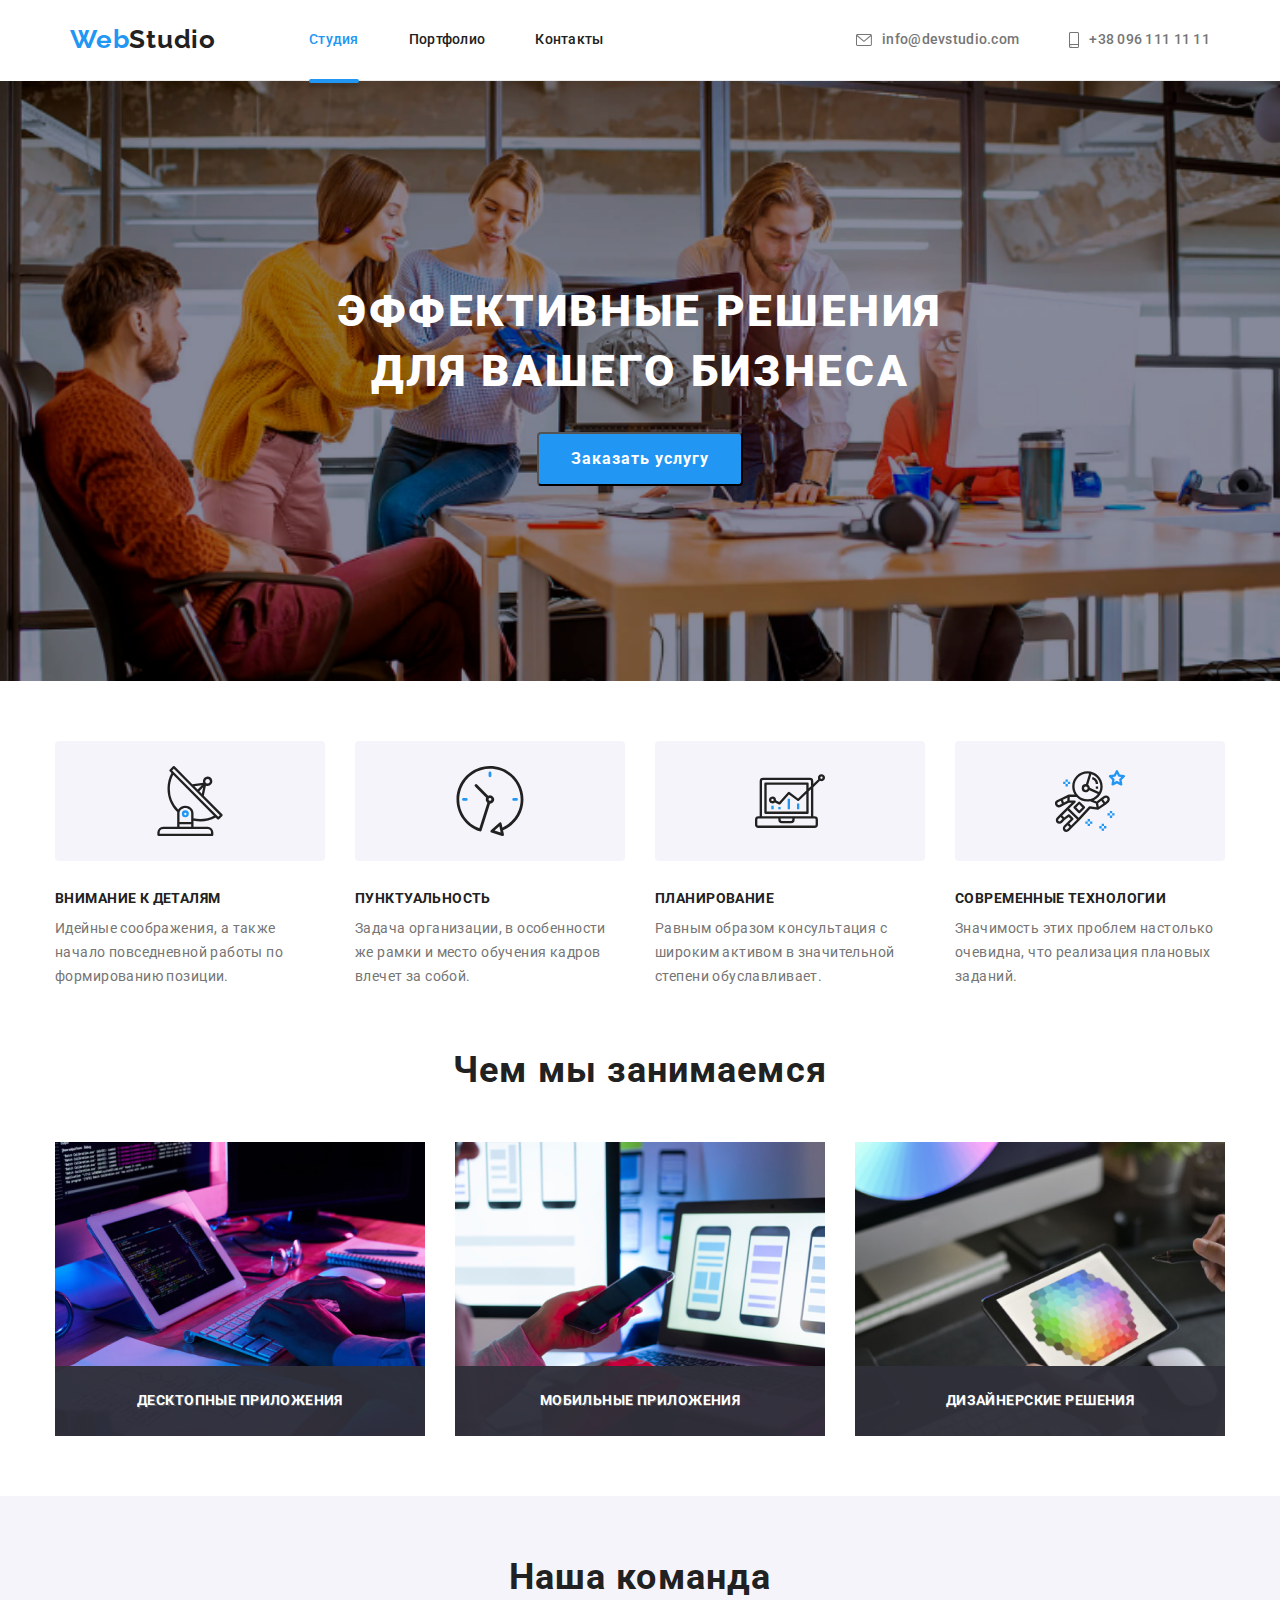
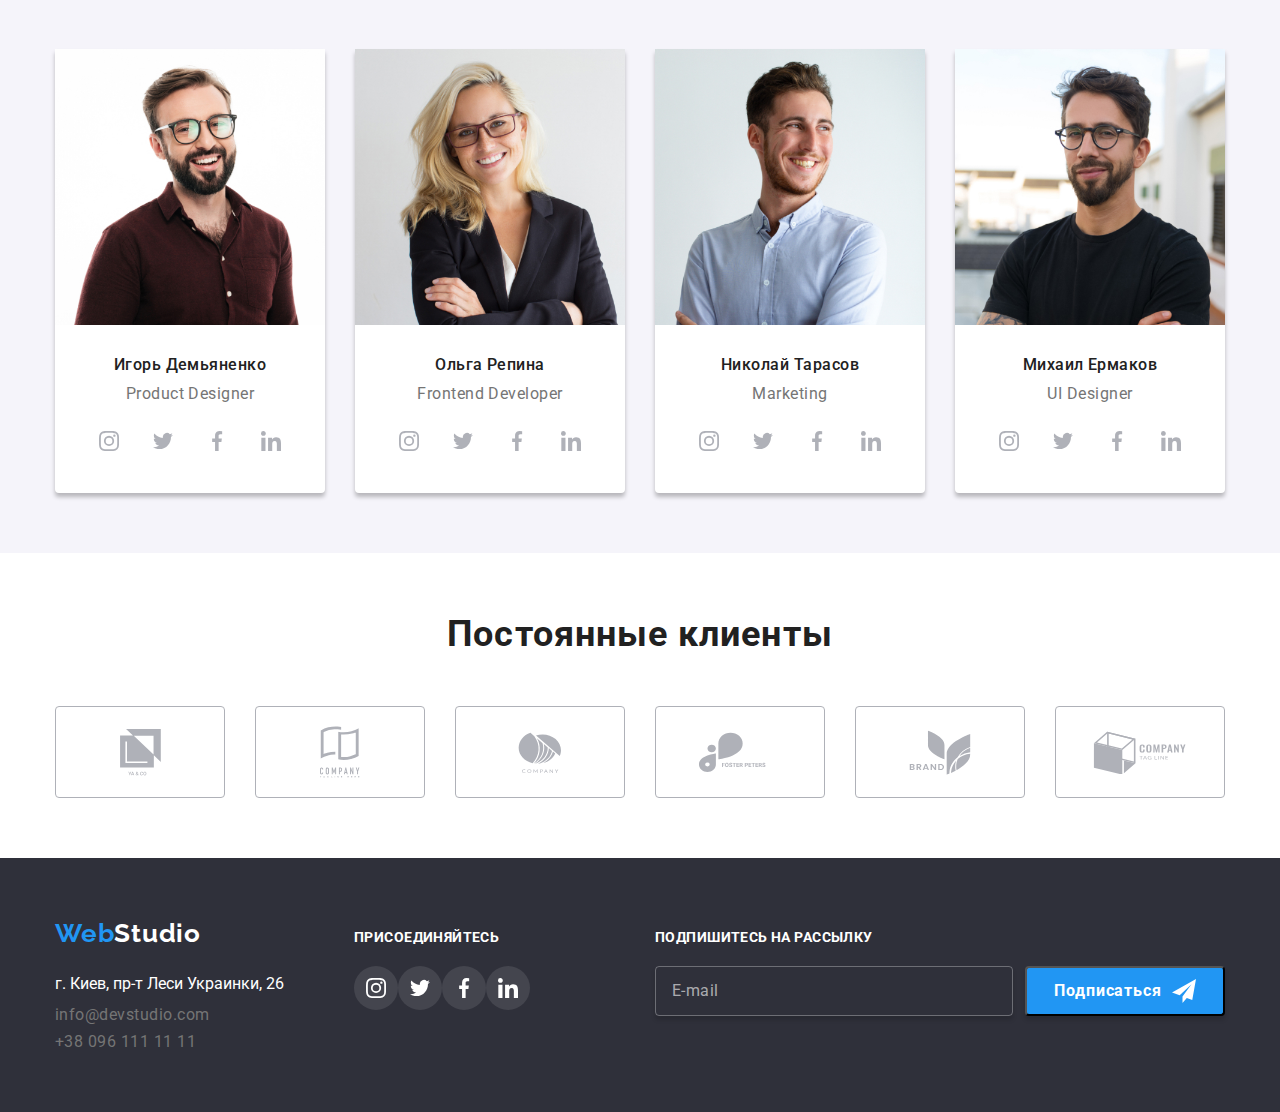
==== commit 47e65485: "final-cut-2" ====
--- a/index.html
+++ b/index.html
@@ -19,7 +19,7 @@
     <!--Header-section-->
     <header class="header container">
         <div class="">
-            <nav class="nav-section">
+            <nav class="nav-section container">
                 <a href="" class="logo logo--header"><span class="logo--accent">Web</span>Studio</a>
                 <button class="mobile-open">
                     <svg class="icon-menu" width="40px" height="40px" aria-label="Кнопка мобильного меню">
@@ -50,7 +50,7 @@
                 </ul>
             </nav>
             
-            <div class="mobile touch-transform is-hidden">
+            <div class="container mobile touch-transform is-hidden">
                 <div class="">
                     <div class="mobile-container touch-transform">
                         <button class="mobile-close">
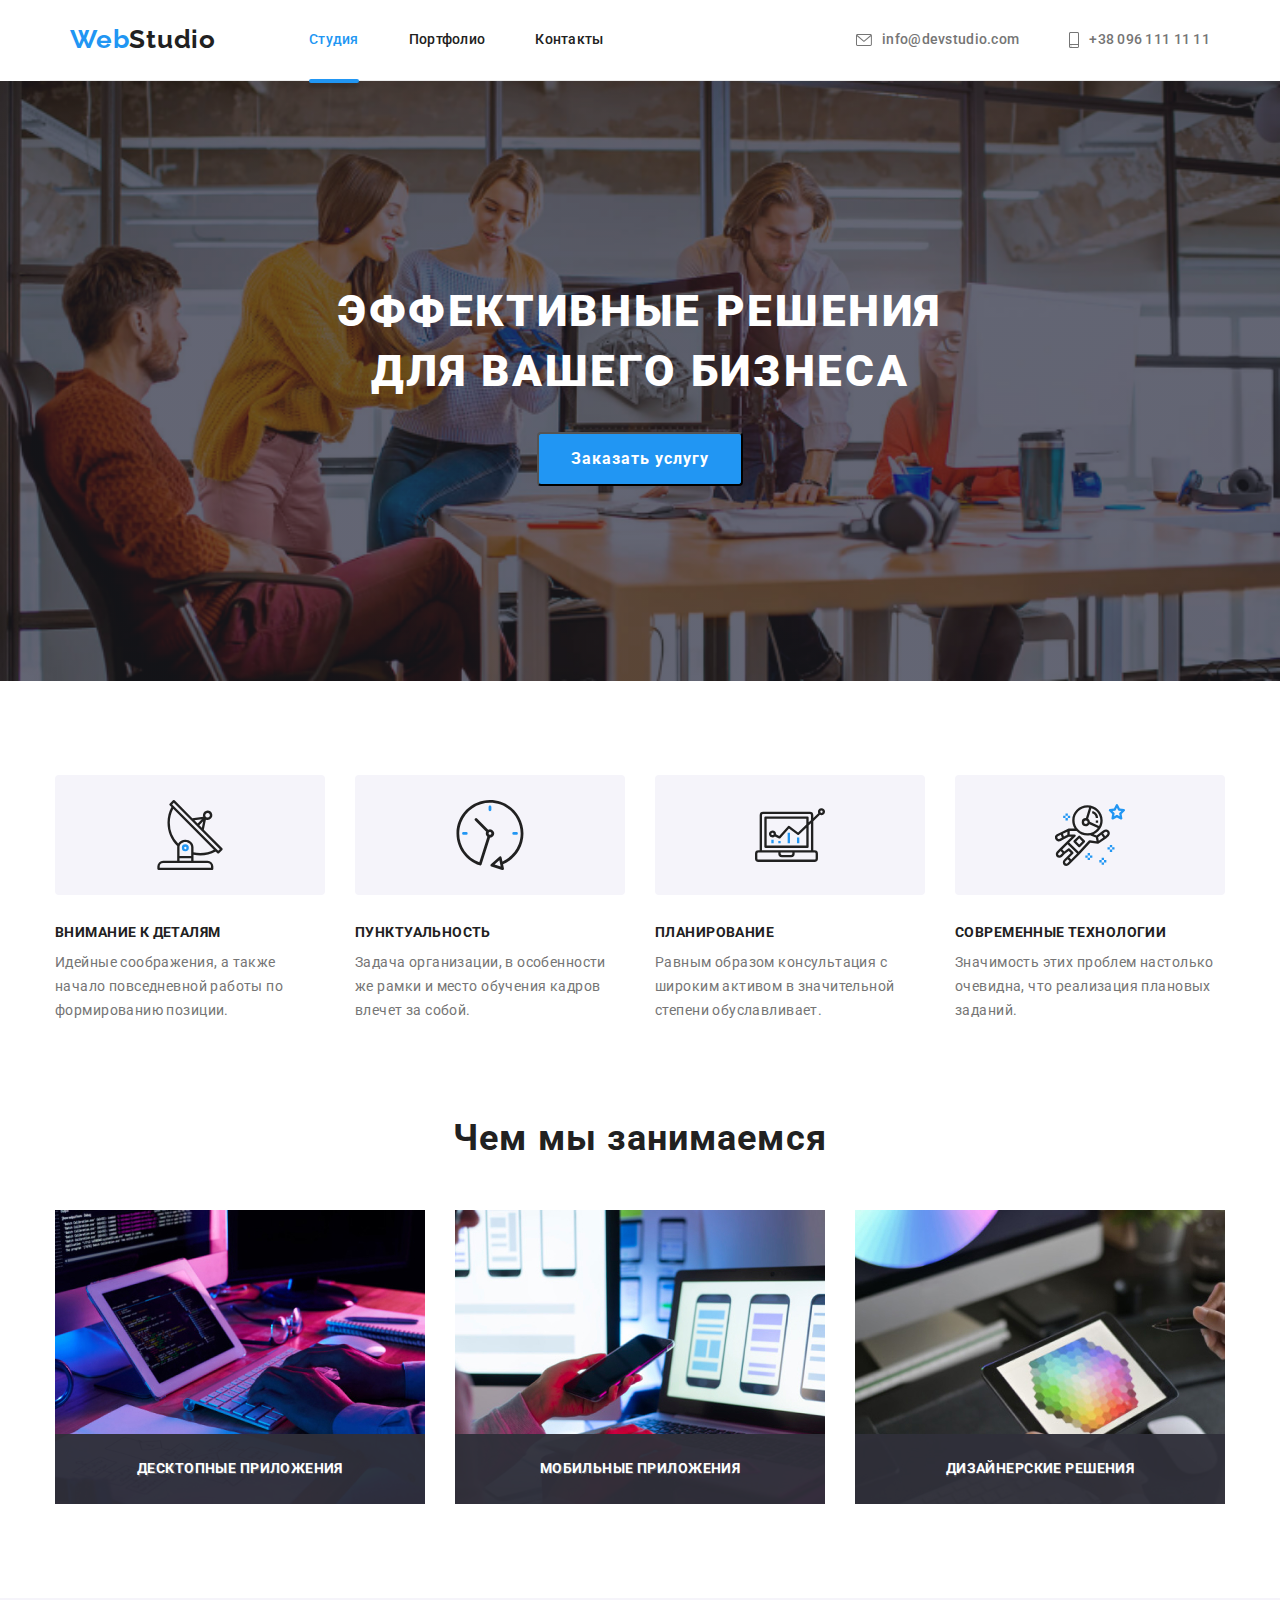
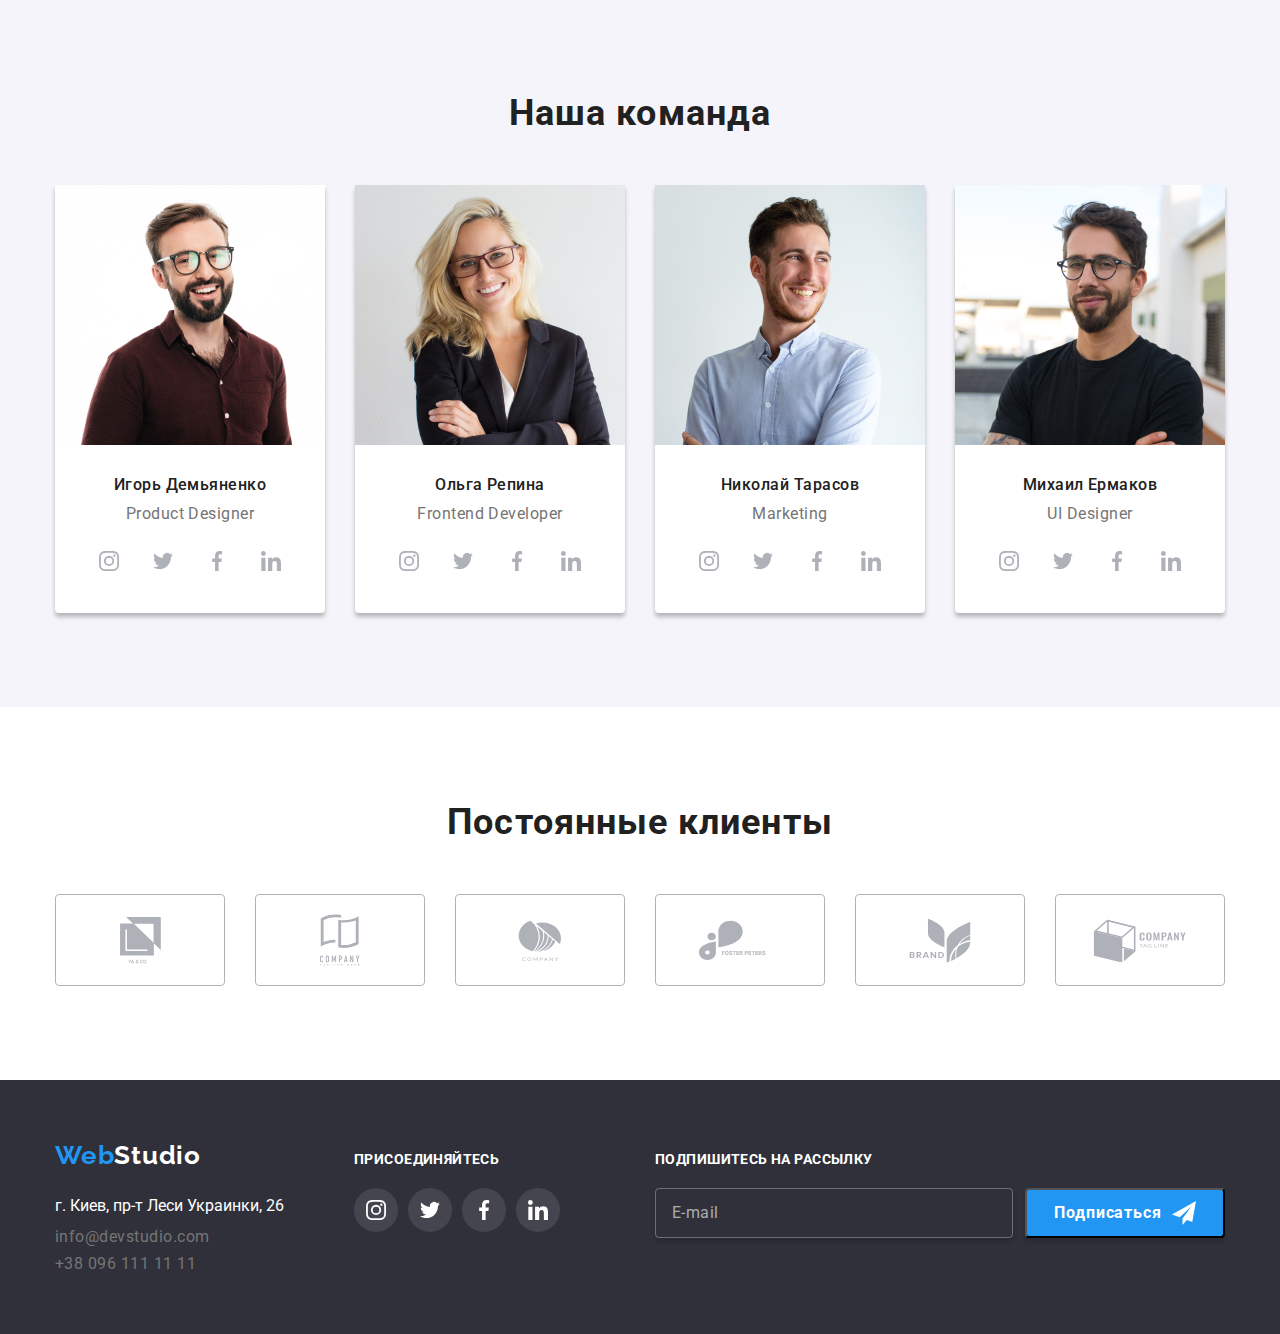
==== commit 2c007946: "fixing card description" ====
--- a/index.html
+++ b/index.html
@@ -294,10 +294,15 @@
                     <li class="team__card">
                         <article class="team__article">
                             <div class="team__thumb">
-                                <img srcset="./images/igor-demyanenko.jpg 1x,
-                                    ./images/igor-demyanenko@2x.jpg 2x,"
-                                    scr="./images/igor-demyanenko.jpg" 
-                                alt="ihor-demyanenko" />
+                                <picture>
+                                    <source srcset="./images/team-cards/team1-desktop.jpg 1x, ./images/team-cards/team1-desktop@2x.jpg 2x"
+                                        media="(min-width: 1200px)">
+                                    <source srcset="./images/team-cards/team1-tablet.jpg 1x, ./images/team-cards/team1-tablet@2x.jpg 2x"
+                                        media="(min-width: 768px)">
+                                    <source srcset="./images/team-cards/team1-mobile.jpg 1x, ./images/team-cards/team1-mobile@2x.jpg 2x"
+                                        media="(min-width: 480px)">
+                                    <img width="460" src="./images/team-cards/team1-mobile.jpg" alt="igor-demyanenko">
+                                </picture>
                             </div>
 
                             <div class="team__content">
@@ -342,10 +347,16 @@
                     <li class="team__card">
                         <article class="team__article">
                             <div class="team__thumb">
-                                <img srcset="./images/olga-repina.jpg 1x,
-                                    ./images/olga-repina@2x.jpg 2x,"
-                                    scr="./images/olga-repina.jpg" 
-                                alt="olha-repyna"/>
+                                <picture>
+                                    <source srcset="./images/team-cards/team2-desktop.jpg 1x, ./images/team-cards/team2-desktop@2x.jpg 2x"
+                                        media="(min-width: 1200px)">
+                                    <source srcset="./images/team-cards/team2-tablet.jpg 1x, ./images/team-cards/team2-tablet@2x.jpg 2x"
+                                        media="(min-width: 768px)">
+                                    <source srcset="./images/team-cards/team2-mobile.jpg 1x, ./images/team-cards/team2-mobile@2x.jpg 2x"
+                                        media="(min-width: 480px)">
+                                    <img width="460" src="./images/team-cards/team2-mobile.jpg" alt="olga-repina">
+                                </picture>
+                                
                             </div>
 
                             <div class="team__content">
@@ -390,10 +401,16 @@
                     <li class="team__card">
                         <article class="team__article">
                             <div class="team__thumb">
-                                <img srcset="./images/nikolay-tarasov.jpg 1x,
-                                    ./images/nikolay-tarasov@2x.jpg 2x,"
-                                    scr="./images/nikolay-tarasov.jpg" 
-                                alt="nikolay-tarasov"/>
+                                <picture>
+                                    <source srcset="./images/team-cards/team3-desktop.jpg 1x, ./images/team-cards/team3-desktop@2x.jpg 2x"
+                                        media="(min-width: 1200px)">
+                                    <source srcset="./images/team-cards/team3-tablet.jpg 1x, ./images/team-cards/team3-tablet@2x.jpg 2x"
+                                        media="(min-width: 768px)">
+                                    <source srcset="./images/team-cards/team3-mobile.jpg 1x, ./images/team-cards/team3-mobile@2x.jpg 2x"
+                                        media="(min-width: 480px)">
+                                    <img width="460" src="./images/team-cards/team3-mobile.jpg" alt="nikolay-tarasov">
+                                </picture>
+                                
                             </div>
 
                             <div class="team__content">
@@ -438,10 +455,15 @@
                     <li class="team__card">
                         <article class="team__article">
                             <div class="team__thumb">
-                                <img srcset="./images/mihail-ermakov.jpg 1x,
-                                    ./images/mihail-ermakov@2x.jpg 2x,"
-                                    scr="./images/mihail-ermakov.jpg" 
-                                alt="mikhail-yermakov"/>
+                                <picture>
+                                    <source srcset="./images/team-cards/team4-desktop.jpg 1x, ./images/team-cards/team4-desktop@2x.jpg 2x"
+                                        media="(min-width: 1200px)">
+                                    <source srcset="./images/team-cards/team4-tablet.jpg 1x, ./images/team-cards/team4-tablet@2x.jpg 2x"
+                                        media="(min-width: 768px)">
+                                    <source srcset="./images/team-cards/team4-mobile.jpg 1x, ./images/team-cards/team4-mobile@2x.jpg 2x"
+                                        media="(min-width: 480px)">
+                                    <img width="460" src="./images/team-cards/team4-mobile.jpg" alt="mikhail-yermakov">
+                                </picture>
                             </div>
 
                             <div class="team__content">
--- a/css/main.min.css
+++ b/css/main.min.css
@@ -1,2 +1,2 @@
-h1,h2,h3,p{margin:0;-webkit-user-select:none;-moz-user-select:none;-ms-user-select:none;user-select:none}a{text-decoration:none}ul{padding:0;margin:0;list-style:none}img{display:block;max-width:100%;height:auto}.pagebody{font-family:Roboto, sans-serif;background-color:#fff;color:#757575;margin:0 auto}.cursors{cursor:pointer}.container{padding:0 15px;margin:0 auto}@media screen and (min-width: 480px){.container{width:480px}}@media screen and (min-width: 768px){.container{width:768px}}@media screen and (min-width: 1200px){.container{width:1200px}}.section{padding:60px 0}.header{background-color:#fff;border-bottom:1px solid #ececec}.nav-section{position:relative;display:-webkit-box;display:-ms-flexbox;display:flex;-webkit-box-align:center;-ms-flex-align:center;align-items:center;-webkit-box-pack:justify;-ms-flex-pack:justify;justify-content:space-between;width:100%}.mobile-open,.mobile-close{display:-webkit-inline-box;display:-ms-inline-flexbox;display:inline-flex;margin:0;padding:0;border:none;background-color:transparent}@media screen and (min-width: 768px){.mobile-open,.mobile-close{display:none}}.site-nav{display:none}@media screen and (min-width: 768px){.site-nav{display:-webkit-box;display:-ms-flexbox;display:flex;-webkit-box-align:center;-ms-flex-align:center;align-items:center;margin-left:88px;color:#212121}}@media screen and (min-width: 1200px){.site-nav{margin-left:93px}}.site-nav__item:not(:last-child){margin-right:50px}.site-nav__link{position:relative;font-weight:500;font-size:40px;line-height:1.8;text-align:center;letter-spacing:0.02em;color:#212121;text-decoration:none;-webkit-transition-property:color;transition-property:color;-webkit-transition-duration:250ms;transition-duration:250ms;-webkit-transition-timing-function:cubic-bezier(0.4, 0, 0.2, 1);transition-timing-function:cubic-bezier(0.4, 0, 0.2, 1)}.site-nav__link:hover,.site-nav__link:focus,.site-nav__link:active{color:#2196f3}@media screen and (min-width: 768px){.site-nav__link{display:block;padding-top:32px;padding-bottom:32px;font-weight:500;font-size:14px;line-height:1.14;letter-spacing:0.02em;color:#212121}}.site-nav__link--current{color:#2196f3}@media screen and (min-width: 768px){.site-nav__link--current::after{position:absolute;bottom:-3px;content:"";display:block;width:100%;height:4px;border-radius:2px;-webkit-box-shadow:0px 4px 4px rgba(0,0,0,0.25);box-shadow:0px 4px 4px rgba(0,0,0,0.25);background:#2196f3}}.contact-list{display:none;color:#757575}@media screen and (min-width: 768px){.contact-list{display:-webkit-box;display:-ms-flexbox;display:flex;-webkit-box-orient:vertical;-webkit-box-direction:normal;-ms-flex-direction:column;flex-direction:column;-webkit-box-align:left;-ms-flex-align:left;align-items:left;margin-left:auto}}@media screen and (min-width: 1200px){.contact-list{display:-webkit-box;display:-ms-flexbox;display:flex;-webkit-box-orient:horizontal;-webkit-box-direction:normal;-ms-flex-direction:row;flex-direction:row}}@media screen and (min-width: 768px){.contact-list__item:not(:last-child){margin-bottom:10px}}@media screen and (min-width: 1200px){.contact-list__item:not(:last-child){margin-bottom:0}.contact-list__item:last-child{margin-left:50px}}.contact-link{display:-webkit-box;display:-ms-flexbox;display:flex;-webkit-box-align:center;-ms-flex-align:center;align-items:center;font-style:normal;font-weight:500;font-size:14px;line-height:1.14;letter-spacing:0.02em;text-decoration:none;background-color:#fff;color:#757575;-webkit-transition-property:color;transition-property:color;-webkit-transition-duration:250ms;transition-duration:250ms;-webkit-transition-timing-function:cubic-bezier(0.4, 0, 0.2, 1);transition-timing-function:cubic-bezier(0.4, 0, 0.2, 1)}.contact-link:hover,.contact-link:focus{color:#2196f3}@media screen and (min-width: 1200px){.contact-link{padding-top:32px;padding-bottom:32px}}.head-contacts__icon{display:inline-block;fill:currentColor;margin-right:10px}.mobile,.mobile-container{position:fixed;background-color:#ffffff;top:0;left:0;width:100vw;height:100vh;z-index:5;display:-webkit-box;display:-ms-flexbox;display:flex;-webkit-box-orient:vertical;-webkit-box-direction:normal;-ms-flex-direction:column;flex-direction:column;-webkit-box-pack:justify;-ms-flex-pack:justify;justify-content:space-between;padding:48px 40px}@media screen and (min-width: 768px){.mobile,.mobile-container{opacity:0;pointer-events:none}}.mobile-close{position:absolute;right:15px;top:10px;margin:0;padding:0;border:none;background-color:transparent;cursor:pointer}.mobile-close:hover,.mobile-close:focus,.mobile-close:active{color:#2196f3;-webkit-transition-duration:250ms;transition-duration:250ms;-webkit-transition-timing-function:cubic-bezier(0.4, 0, 0.2, 1);transition-timing-function:cubic-bezier(0.4, 0, 0.2, 1)}.mobile-open{position:absolute;right:15px;top:10px;margin:0;padding:0;border:none;background-color:transparent;cursor:pointer}@media screen and (min-width: 768px){.mobile-open{display:none;pointer-events:none}}.icon-menu-close:hover,.icon-menu-close:focus{fill:#2196f3;-webkit-transition-duration:250ms;transition-duration:250ms;-webkit-transition-timing-function:cubic-bezier(0.4, 0, 0.2, 1);transition-timing-function:cubic-bezier(0.4, 0, 0.2, 1)}.mobile-open{right:8px;top:10px;margin:0;padding:0;border:none;background-color:transparent;cursor:pointer}@media screen and (min-width: 768px){.mobile-open{display:none;pointer-events:none}}.icon-menu:hover,.icon-menu:focus{fill:#2196f3;-webkit-transition-duration:250ms;transition-duration:250ms;-webkit-transition-timing-function:cubic-bezier(0.4, 0, 0.2, 1);transition-timing-function:cubic-bezier(0.4, 0, 0.2, 1)}.mobile-menu__item{margin-bottom:32px}.mobile-menu__link{font-weight:500;font-size:40px;line-height:1.17;letter-spacing:0.02em;color:#212121}@media screen and (max-width: 480px){.mobile-menu__link{font-size:8vw}}.mobile-menu__link:hover,.mobile-menu__link:focus,.mobile-menu__link:active{color:#2196f3;-webkit-transition-duration:250ms;transition-duration:250ms;-webkit-transition-timing-function:cubic-bezier(0.4, 0, 0.2, 1);transition-timing-function:cubic-bezier(0.4, 0, 0.2, 1)}.mobile-contacts{margin-bottom:64px}.mobile-contacts__item:not(:last-child){margin-bottom:32px}.mobile-contacts__tel{font-weight:500;font-size:34px;line-height:1.176;letter-spacing:0.02em;color:#2196f3}@media screen and (max-width: 480px){.mobile-contacts__tel{font-size:7vw}}.mobile-contacts__mail{font-weight:500;font-size:24px;line-height:1.166;letter-spacing:0.02em;color:#757575}@media screen and (max-width: 480px){.mobile-contacts__mail{font-size:5vw}}.mobile-contacts__mail:hover,.mobile-contacts__mail:focus,.mobile-contacts__mail:active{color:#2196f3;-webkit-transition-duration:250ms;transition-duration:250ms;-webkit-transition-timing-function:cubic-bezier(0.4, 0, 0.2, 1);transition-timing-function:cubic-bezier(0.4, 0, 0.2, 1)}.burger-links{display:-webkit-box;display:-ms-flexbox;display:flex}.burger-links__item:not(:first-child){padding-left:10px}.burger-links__item:not(:last-child){padding-right:10px}.burger-links__item:not(:last-child){border-right:1px solid rgba(33,33,33,0.2)}.burger-links-link{font-weight:500;font-size:18px;line-height:1.2;letter-spacing:0.02em;color:#2196f3}@media screen and (max-width: 480px){.burger-links-link{font-size:3.7vw}}.mobile.is-hidden{opacity:0;pointer-events:none}.footer{display:block;width:auto;background-color:#2f303a;padding-top:60px;padding-bottom:60px}.footer__section{text-align:center;width:100%}@media screen and (min-width: 768px){.footer__section{display:-webkit-box;display:-ms-flexbox;display:flex;-ms-flex-wrap:wrap;flex-wrap:wrap;-webkit-box-align:baseline;-ms-flex-align:baseline;align-items:baseline;-webkit-box-pack:center;-ms-flex-pack:center;justify-content:center;text-align:center}}@media screen and (min-width: 1200px){.footer__section{-ms-flex-wrap:nowrap;flex-wrap:nowrap;text-align:left}}.footer__address{font-style:normal;line-height:1.71;margin-bottom:8px;color:#fff}@media screen and (min-width: 1200px){.footer__address{margin-bottom:9px}}.footer__nav-link{font-style:normal;line-height:1.12;letter-spacing:0.03em;text-decoration:none;color:#757575;-webkit-transition-property:color;transition-property:color;-webkit-transition-duration:250ms;transition-duration:250ms;-webkit-transition-timing-function:cubic-bezier(0.4, 0, 0.2, 1);transition-timing-function:cubic-bezier(0.4, 0, 0.2, 1)}.footer__contacts--item:not(:last-child){margin-bottom:8px}@media screen and (min-width: 1200px){.footer__contacts--item:not(:last-child){margin-bottom:9px}}.footer__contacts--item:last-child{margin-right:0}.footer__nav-link:hover,.footer__nav-link:focus,.footer__nav-link:active{color:#2196f3;-webkit-transition-duration:250ms;transition-duration:250ms;-webkit-transition-timing-function:cubic-bezier(0.4, 0, 0.2, 1);transition-timing-function:cubic-bezier(0.4, 0, 0.2, 1)}.contacts{margin-bottom:60px}@media screen and (min-width: 768px){.contacts{margin-bottom:0}}@media screen and (min-width: 1200px){.contacts{margin-right:70px}}.footer__social-links{display:-webkit-box;display:-ms-flexbox;display:flex;-webkit-box-align:center;-ms-flex-align:center;align-items:center;-webkit-box-pack:center;-ms-flex-pack:center;justify-content:center}.footer__title{color:#fff;font-weight:700;font-size:14px;line-height:1.17;letter-spacing:0.03em;margin-bottom:20px;text-transform:uppercase}.footer__social-media{margin-bottom:60px}@media screen and (min-width: 768px){.footer__social-media{margin-left:165px;margin-bottom:0}}@media screen and (min-width: 1200px){.footer__social-media{margin-left:0;margin-right:auto}}.social-media__link{display:-webkit-box;display:-ms-flexbox;display:flex;-webkit-box-pack:center;-ms-flex-pack:center;justify-content:center;-webkit-box-align:center;-ms-flex-align:center;align-items:center;width:44px;height:44px;border-radius:50%;color:#afb1b8;background:rgba(255,255,255,0.1);-webkit-transition-property:background-color;transition-property:background-color;-webkit-transition-duration:250ms;transition-duration:250ms;-webkit-transition-timing-function:cubic-bezier(0.4, 0, 0.2, 1);transition-timing-function:cubic-bezier(0.4, 0, 0.2, 1)}.social-media__link:hover,.social-media__link:focus{background-color:#2196f3}.join-us__icon{display:-webkit-box;display:-ms-flexbox;display:flex;-webkit-box-pack:center;-ms-flex-pack:center;justify-content:center;-webkit-box-align:center;-ms-flex-align:center;align-items:center;padding:0;fill:#fff}.footer__subscription{margin-left:auto}@media screen and (min-width: 768px){.footer__subscription{display:block;margin-left:0;-webkit-box-align:center;-ms-flex-align:center;align-items:center;text-align:center;margin-top:60px}}@media screen and (min-width: 1200px){.footer__subscription{margin-top:0;text-align:left}}.subscribe__list{display:-webkit-box;display:-ms-flexbox;display:flex;-webkit-box-orient:vertical;-webkit-box-direction:normal;-ms-flex-direction:column;flex-direction:column;-webkit-box-align:center;-ms-flex-align:center;align-items:center}@media screen and (min-width: 1200px){.subscribe__list{-webkit-box-orient:horizontal;-webkit-box-direction:normal;-ms-flex-direction:row;flex-direction:row;-webkit-box-pack:center;-ms-flex-pack:center;justify-content:center}}.subscribe__input{display:-webkit-box;display:-ms-flexbox;display:flex;-webkit-box-align:center;-ms-flex-align:center;align-items:center;padding:0 16px;width:358px;height:50px;font-size:16px;line-height:1.25;letter-spacing:0.03em;color:rgba(255,255,255,0.6);border:1px solid rgba(255,255,255,0.3);-webkit-box-shadow:0px 4px 4px rgba(0,0,0,0.15);box-shadow:0px 4px 4px rgba(0,0,0,0.15);border-radius:4px;background-color:transparent}.subscribe__input::-webkit-input-placeholder{font-size:16px;line-height:1.25;letter-spacing:0.03em;color:rgba(255,255,255,0.6)}.subscribe__input:-ms-input-placeholder{font-size:16px;line-height:1.25;letter-spacing:0.03em;color:rgba(255,255,255,0.6)}.subscribe__input::-ms-input-placeholder{font-size:16px;line-height:1.25;letter-spacing:0.03em;color:rgba(255,255,255,0.6)}.subscribe__input::placeholder{font-size:16px;line-height:1.25;letter-spacing:0.03em;color:rgba(255,255,255,0.6)}.subscribe__btn{display:-webkit-box;display:-ms-flexbox;display:flex;-webkit-box-pack:center;-ms-flex-pack:center;justify-content:center;-webkit-box-align:center;-ms-flex-align:center;align-items:center;margin-top:20px;width:200px;height:50px;font-weight:bold;font-size:16px;line-height:1.9;letter-spacing:0.06em;-webkit-box-shadow:0px 4px 4px rgba(0,0,0,0.15);box-shadow:0px 4px 4px rgba(0,0,0,0.15);border-radius:4px;color:#fff;background-color:#2196f3}@media screen and (min-width: 1200px){.subscribe__btn{margin-top:0;margin-left:12px}}.subscribe__icon{margin-left:10px;fill:currentColor}.logo{display:block;font-family:Raleway;font-weight:bold;font-size:26px;line-height:1.2;letter-spacing:0.03em;text-decoration:none}.logo--accent{color:#2196f3}@media screen and (min-width: 1200px){.logo{font-size:26px}}.logo--header{padding-top:16px;padding-bottom:16px;color:#212121}@media screen and (min-width: 1200px){.logo--header{padding-top:24px;padding-bottom:25px}}.logo--footer{margin-bottom:20px;color:#fff}.hero__overlay{width:100%;max-width:480px;height:auto;padding:118px 0;text-align:center;margin-left:auto;margin-right:auto;background-repeat:no-repeat;background:#c4c4c4;background-image:-webkit-gradient(linear, left top, right top, from(rgba(47,48,58,0.4)), to(rgba(47,48,58,0.4))),url("../images/hero-mobile.png");background-image:linear-gradient(to right, rgba(47,48,58,0.4), rgba(47,48,58,0.4)),url("../images/hero-mobile.png");background-size:cover}@media screen and (min-width: 1200px){.hero__overlay{padding:200px 0}}@media screen and (min-width: 768px){.hero__overlay{max-width:768px;background-size:cover}}@media screen and (min-width: 1200px){.hero__overlay{max-width:1200px;height:600px;background-size:cover}}@media screen and (min-device-pixel-ratio: 2), (-webkit-min-device-pixel-ratio: 2), screen and (-webkit-min-device-pixel-ratio: 2), screen and (min-resolution: 192dpi), screen and (min-resolution: 2dppx){.hero__overlay{background-image:-webkit-gradient(linear, left top, right top, from(rgba(47,58,57,0.4)), to(rgba(47,48,58,0.4))),url("../images/hero-mobile@2x.png");background-image:linear-gradient(to right, rgba(47,58,57,0.4), rgba(47,48,58,0.4)),url("../images/hero-mobile@2x.png")}}@media screen and (min-width: 768px){.hero__overlay{max-width:768px;background-image:-webkit-gradient(linear, left top, right top, from(rgba(47,48,58,0.4)), to(rgba(47,48,58,0.4))),url("../images/hero-tablet.png");background-image:linear-gradient(to right, rgba(47,48,58,0.4), rgba(47,48,58,0.4)),url("../images/hero-tablet.png")}}@media screen and (min-device-pixel-ratio: 2), (-webkit-min-device-pixel-ratio: 2), screen and (-webkit-min-device-pixel-ratio: 2), screen and (min-resolution: 192dpi), screen and (min-resolution: 2dppx){.hero__overlay{background-image:-webkit-gradient(linear, left top, right top, from(rgba(47,58,57,0.4)), to(rgba(47,48,58,0.4))),url("../images/hero-tablet@2x.png");background-image:linear-gradient(to right, rgba(47,58,57,0.4), rgba(47,48,58,0.4)),url("../images/hero-tablet@2x.png")}}@media screen and (min-width: 1200px){.hero__overlay{padding-top:200px;padding-bottom:200px;max-width:1600px;background-image:-webkit-gradient(linear, left top, right top, from(rgba(47,48,58,0.4)), to(rgba(47,48,58,0.4))),url("../images/hero-desktop.png");background-image:linear-gradient(to right, rgba(47,48,58,0.4), rgba(47,48,58,0.4)),url("../images/hero-desktop.png")}}@media screen and (min-device-pixel-ratio: 2), (-webkit-min-device-pixel-ratio: 2), screen and (-webkit-min-device-pixel-ratio: 2), screen and (min-resolution: 192dpi), screen and (min-resolution: 2dppx){.hero__overlay{background-image:-webkit-gradient(linear, left top, right top, from(rgba(47,58,57,0.4)), to(rgba(47,48,58,0.4))),url("../images/index/hero-desktop@2x.png");background-image:linear-gradient(to right, rgba(47,58,57,0.4), rgba(47,48,58,0.4)),url("../images/index/hero-desktop@2x.png")}}@media screen and (min-device-pixel-ratio: 1), screen and (-webkit-min-device-pixel-ratio: 1), screen and (min-resolution: 96dpi), screen and (min-resolution: 1dppx){.hero__overlay{background-image:url("../images/hero-mobile.png")}}@media screen and (min-device-pixel-ratio: 2), screen and (-webkit-min-device-pixel-ratio: 2), screen and (min-resolution: 192dpi), screen and (min-resolution: 2dppx){.hero__overlay{background-image:url("../images/hero-mobile@2x.png")}}@media screen and (min-width: 768px) and (min-device-pixel-ratio: 1), screen and (min-width: 768px) and (-webkit-min-device-pixel-ratio: 1), screen and (min-width: 768px) and (min-resolution: 96dpi), screen and (min-width: 768px) and (min-resolution: 1dppx){.hero__overlay{background-image:url("../images/hero-tablet.png")}}@media screen and (min-width: 768px) and (min-device-pixel-ratio: 2), screen and (min-width: 768px) and (-webkit-min-device-pixel-ratio: 2), screen and (min-width: 768px) and (min-resolution: 192dpi), screen and (min-width: 768px) and (min-resolution: 2dppx){.hero__overlay{background-image:url("../images/hero-tablet@2x.png")}}.hero__title{margin-bottom:30px;margin-left:auto;margin-right:auto;width:360px;font-weight:900;font-size:26px;line-height:1.6;text-align:center;letter-spacing:0.06em;text-transform:uppercase;color:#fff}@media screen and (min-width: 1200px){.hero__title{width:696px;font-size:44px;line-height:1.37}}.hero__btn{padding:10px 32px;font-style:normal;font-weight:bold;font-size:16px;line-height:1.9;letter-spacing:0.06em;border-radius:4px;background-color:#2196f3;color:#fff;-webkit-transition-property:background-color;transition-property:background-color;-webkit-transition-duration:250ms;transition-duration:250ms;-webkit-transition-timing-function:cubic-bezier(0.4, 0, 0.2, 1);transition-timing-function:cubic-bezier(0.4, 0, 0.2, 1)}.hero__btn:hover,.hero__btn:focus{background-color:#188ce8}.backdrop{position:fixed;overflow-y:scroll;z-index:2;width:100%;height:100%;top:0;left:0;background-color:rgba(0,0,0,0.2);opacity:1;visibility:visible;-webkit-transition-property:opacity;transition-property:opacity;-webkit-transition-duration:250ms;transition-duration:250ms;-webkit-transition-timing-function:cubic-bezier(0.4, 0, 0.2, 1);transition-timing-function:cubic-bezier(0.4, 0, 0.2, 1)}.backdrop.is-hidden{opacity:0;visibility:hidden;pointer-events:none}.modal{position:absolute;top:50%;left:50%;max-width:450px;width:100%;height:609px;-webkit-box-shadow:0px 1px 3px rgba(0,0,0,0.12),0px 1px 1px rgba(0,0,0,0.14),0px 2px 1px rgba(0,0,0,0.2);box-shadow:0px 1px 3px rgba(0,0,0,0.12),0px 1px 1px rgba(0,0,0,0.14),0px 2px 1px rgba(0,0,0,0.2);border-radius:4px;background-color:#fff;visibility:visible;-webkit-transform:translate(-50%, -50%) scale(1);transform:translate(-50%, -50%) scale(1);-webkit-transition-property:-webkit-transform;transition-property:-webkit-transform;transition-property:transform;transition-property:transform, -webkit-transform;-webkit-transition-duration:250ms;transition-duration:250ms;-webkit-transition-timing-function:cubic-bezier(0.4, 0, 0.2, 1);transition-timing-function:cubic-bezier(0.4, 0, 0.2, 1)}@media screen and (min-width: 1200px){.modal{max-width:528px;height:581px}}.backdrop.is-hidden .modal{-webkit-transform:translate(-50%, -50%) scale(0.4);transform:translate(-50%, -50%) scale(0.4)}.modal__btn-close{position:absolute;top:0;right:0;display:-webkit-box;display:-ms-flexbox;display:flex;-webkit-box-pack:center;-ms-flex-pack:center;justify-content:center;-webkit-box-align:center;-ms-flex-align:center;align-items:center;margin:8px;padding:0;width:30px;height:30px;border-radius:50%;border:1px solid rgba(0,0,0,0.1);background-color:#fff;-webkit-transition-property:color;transition-property:color;-webkit-transition-duration:250ms;transition-duration:250ms;-webkit-transition-timing-function:cubic-bezier(0.4, 0, 0.2, 1);transition-timing-function:cubic-bezier(0.4, 0, 0.2, 1)}.modal__btn-close:hover,.modal__btn-close:focus{color:#2196f3}.modal__icon-close{position:absolute;top:50%;left:50%;-webkit-transform:translate(-50%, -50%);transform:translate(-50%, -50%);padding:0;fill:currentColor}.form{padding:40px}.form__title{margin-bottom:12px;font-weight:bold;font-size:20px;line-height:1.15;text-align:center;letter-spacing:0.03em;color:#212121}.form__field{margin-bottom:10px;display:-webkit-box;display:-ms-flexbox;display:flex;-webkit-box-orient:vertical;-webkit-box-direction:normal;-ms-flex-direction:column;flex-direction:column}.form__label{margin-bottom:4px;font-size:12px;line-height:1.2;letter-spacing:0.01em;color:#757575}.form__input-box{position:relative;display:-webkit-box;display:-ms-flexbox;display:flex;-webkit-box-pack:start;-ms-flex-pack:start;justify-content:start;-webkit-box-align:center;-ms-flex-align:center;align-items:center}.form__input{height:40px;width:100%;cursor:pointer;padding-left:42px;border:1px solid rgba(33,33,33,0.2);border-radius:4px;-webkit-transition-property:border;transition-property:border;-webkit-transition-duration:250ms;transition-duration:250ms;-webkit-transition-timing-function:cubic-bezier(0.4, 0, 0.2, 1);transition-timing-function:cubic-bezier(0.4, 0, 0.2, 1)}.form__input:focus,.form__input:hover{outline:none;border:1px solid #2196f3}.form__icon{position:absolute;left:12px;fill:#212121;-webkit-transition-property:fill;transition-property:fill;-webkit-transition-duration:250ms;transition-duration:250ms;-webkit-transition-timing-function:cubic-bezier(0.4, 0, 0.2, 1);transition-timing-function:cubic-bezier(0.4, 0, 0.2, 1)}.form__input:hover+.form__icon,.form__input:focus+.form__icon{fill:#2196f3}.form__comment-area{resize:none;width:100%;height:120px;padding:12px 16px;cursor:pointer;border:1px solid rgba(33,33,33,0.2);border-radius:4px;-webkit-transition-property:border;transition-property:border;-webkit-transition-duration:250ms;transition-duration:250ms;-webkit-transition-timing-function:cubic-bezier(0.4, 0, 0.2, 1);transition-timing-function:cubic-bezier(0.4, 0, 0.2, 1)}.form__comment-area::-webkit-input-placeholder{font-size:14px;line-height:1.2;letter-spacing:0.01em;color:rgba(117,117,117,0.5)}.form__comment-area:-ms-input-placeholder{font-size:14px;line-height:1.2;letter-spacing:0.01em;color:rgba(117,117,117,0.5)}.form__comment-area::-ms-input-placeholder{font-size:14px;line-height:1.2;letter-spacing:0.01em;color:rgba(117,117,117,0.5)}.form__comment-area::placeholder{font-size:14px;line-height:1.2;letter-spacing:0.01em;color:rgba(117,117,117,0.5)}.form__comment-area:hover,.form__comment-area:focus{outline:none;border:1px solid #2196f3}.policy{margin-top:20px;display:-webkit-box;display:-ms-flexbox;display:flex;-webkit-box-pack:center;-ms-flex-pack:center;justify-content:center;-webkit-box-align:center;-ms-flex-align:center;align-items:center;font-size:12px;line-height:1.2;letter-spacing:0.03em;padding:0;color:#757575}@media screen and (min-width: 1200px){.policy{font-size:14px;line-height:1.7}}.policy__link{text-decoration:underline;color:#2196f3}.policy__checkbox{-webkit-appearance:none;-moz-appearance:none;appearance:none}.policy__icon{display:inline-block;width:16px;height:15px;margin-right:7px;background-image:url("../images/check-empty.svg")}.policy__checkbox:checked+.policy__icon{width:16px;height:15px;background:#2196f3;border-radius:2px;background-image:url("../images/check-full.svg");background-size:contain}.form__btn-submit{display:-webkit-box;display:-ms-flexbox;display:flex;-webkit-box-pack:center;-ms-flex-pack:center;justify-content:center;-webkit-box-align:center;-ms-flex-align:center;align-items:center;margin:30px auto 0 auto;width:200px;height:50px;font-weight:bold;font-size:16px;line-height:1.9;letter-spacing:0.06em;color:#fff;background:#2196f3;-webkit-box-shadow:0px 4px 4px rgba(0,0,0,0.15);box-shadow:0px 4px 4px rgba(0,0,0,0.15);border-radius:4px}.feature__list{padding:0;margin:-15px}@media screen and (min-width: 768px){.feature__list{display:-webkit-box;display:-ms-flexbox;display:flex;-ms-flex-wrap:wrap;flex-wrap:wrap}}.feature__item{display:block;margin:15px}@media screen and (min-width: 768px){.feature__item{width:calc((100% - 2 * 30px) / 2)}}@media screen and (min-width: 1200px){.feature__item{width:calc((100% - 4 * 30px) / 4)}}.feature__pic{display:-webkit-box;display:-ms-flexbox;display:flex;-webkit-box-pack:center;-ms-flex-pack:center;justify-content:center;-webkit-box-align:center;-ms-flex-align:center;align-items:center;width:100%;height:120px;margin-bottom:30px;background:#f5f4fa;border-radius:4px}.feature__icon{width:70px;height:70px}.feature__title{margin-bottom:10px;font-style:normal;font-weight:bold;font-size:14px;line-height:1.14;letter-spacing:0.03em;text-transform:uppercase;color:#212121}.feature__text{font-style:normal;font-weight:normal;font-size:14px;line-height:1.7;letter-spacing:0.03em}.services__box{padding-top:0}@media screen and (max-width: 1199px){.services__box{display:none}}.services__title{margin-bottom:50px;font-style:normal;font-weight:bold;font-size:36px;line-height:1.2;letter-spacing:0.03em;text-align:center;color:#212121}.services__list{padding:0;display:-webkit-box;display:-ms-flexbox;display:flex}.services__item:not(:last-child){margin-right:30px}.services__thumb{position:relative}.services__label{position:absolute;display:-webkit-box;display:-ms-flexbox;display:flex;-webkit-box-pack:center;-ms-flex-pack:center;justify-content:center;text-align:center;padding:27px;height:70px;width:100%;bottom:0;right:0;font-weight:bold;font-size:14px;line-height:1.14;letter-spacing:0.03em;text-transform:uppercase;color:#fff;background-color:rgba(47,48,58,0.8)}.team__box{background-color:#f5f4fa}.team__title{margin-bottom:50px;font-style:normal;font-weight:bold;font-size:36px;line-height:1.2;letter-spacing:0.03em;color:#212121;text-align:center}.team__list{padding:0;margin:-15px}@media screen and (min-width: 768px){.team__list{display:-webkit-box;display:-ms-flexbox;display:flex;-ms-flex-wrap:wrap;flex-wrap:wrap}}.team__card{margin:15px;background-color:#fff;-webkit-box-shadow:0px 1px 3px rgba(0,0,0,0.12),0px 1px 1px rgba(0,0,0,0.14),0px 2px 1px rgba(0,0,0,0.2);box-shadow:0px 1px 3px rgba(0,0,0,0.12),0px 1px 1px rgba(0,0,0,0.14),0px 2px 1px rgba(0,0,0,0.2);border-bottom-left-radius:4px;border-bottom-right-radius:4px;-webkit-box-shadow:0px 4px 4px 0px #00000040;box-shadow:0px 4px 4px 0px #00000040}@media screen and (min-width: 768px){.team__card{width:calc((100% - 2 * 30px) / 2)}}@media screen and (min-width: 1200px){.team__card{width:calc((100% - 4 * 30px) / 4)}}.team__content{padding:30px 0 0 0}.team__worker-name{margin-bottom:10px;font-style:normal;font-weight:500;font-size:16px;line-height:1.2;letter-spacing:0.03em;text-align:center;color:#212121}.team__worker-function{font-style:normal;font-weight:normal;font-size:16px;line-height:1.2;letter-spacing:0.03em;text-align:center}.team__social{display:-webkit-box;display:-ms-flexbox;display:flex;-webkit-box-pack:center;-ms-flex-pack:center;justify-content:center;-webkit-box-align:center;-ms-flex-align:center;align-items:center;padding:16px 0 30px 0}.team__social-item:not(:last-child){margin-right:10px}.team__social-link{display:-webkit-box;display:-ms-flexbox;display:flex;-webkit-box-pack:center;-ms-flex-pack:center;justify-content:center;-webkit-box-align:center;-ms-flex-align:center;align-items:center;width:44px;height:44px;border-radius:50%;color:#afb1b8;-webkit-transition-property:background-color, color;transition-property:background-color, color;-webkit-transition-duration:250ms;transition-duration:250ms;-webkit-transition-timing-function:cubic-bezier(0.4, 0, 0.2, 1);transition-timing-function:cubic-bezier(0.4, 0, 0.2, 1)}.team__social-link:hover,.team__social-link:focus{background-color:#2196f3;color:#fff}.team__social-icon{display:-webkit-box;display:-ms-flexbox;display:flex;-webkit-box-pack:center;-ms-flex-pack:center;justify-content:center;-webkit-box-align:center;-ms-flex-align:center;align-items:center;padding:0;width:20px;height:20px;fill:currentColor}.customers__title{margin-bottom:50px;font-style:normal;font-weight:bold;font-size:36px;line-height:1.2;letter-spacing:0.03em;color:#212121;text-align:center}.customers{padding:0;display:-webkit-box;display:-ms-flexbox;display:flex;-ms-flex-wrap:wrap;flex-wrap:wrap;-webkit-box-pack:center;-ms-flex-pack:center;justify-content:center;-webkit-box-align:center;-ms-flex-align:center;align-items:center;margin:-15px}.customers__item{margin:15px;width:calc((100% - 2 * 30px) / 2)}@media screen and (min-width: 768px){.customers__item{width:calc((100% - 3 * 30px) / 3)}}@media screen and (min-width: 1200px){.customers__item{width:calc((100% - 6 * 30px) / 6)}}.customers__link{height:92px;display:-webkit-box;display:-ms-flexbox;display:flex;-webkit-box-pack:center;-ms-flex-pack:center;justify-content:center;-webkit-box-align:center;-ms-flex-align:center;align-items:center;border:1px solid #afb1b8;color:#afb1b8;border-radius:4px;-webkit-transition-property:border-color, color;transition-property:border-color, color;-webkit-transition-duration:250ms;transition-duration:250ms;-webkit-transition-timing-function:cubic-bezier(0.4, 0, 0.2, 1);transition-timing-function:cubic-bezier(0.4, 0, 0.2, 1)}.customers__link:hover,.customers__link:focus{border-color:#2196f3;color:#2196f3}.customers__icon{display:-webkit-box;display:-ms-flexbox;display:flex;-webkit-box-pack:center;-ms-flex-pack:center;justify-content:center;-webkit-box-align:center;-ms-flex-align:center;align-items:center;fill:currentColor}.button-menu{display:-webkit-box;display:-ms-flexbox;display:flex;-ms-flex-wrap:wrap;flex-wrap:wrap;margin-bottom:40px}.button-menu__item:not(:last-child){margin-right:8px}@media screen and (max-width: 767px){.button-menu__item:nth-child(3){margin-right:0}.button-menu__item:nth-last-child(-n+2){margin-top:15px}}@media screen and (min-width: 768px){.button-menu{-webkit-box-pack:center;-ms-flex-pack:center;justify-content:center}}.button-menu__btn{padding:6px 22px;font-family:inherit;font-style:normal;font-weight:500;font-size:16px;line-height:1.6;letter-spacing:0.03em;border-radius:4px;border:1px solid transparent;color:#212121;background-color:#f5f4fa;-webkit-transition-property:color, background-color, -webkit-box-shadow;transition-property:color, background-color, -webkit-box-shadow;transition-property:color, background-color, box-shadow;transition-property:color, background-color, box-shadow, -webkit-box-shadow;-webkit-transition-duration:250ms;transition-duration:250ms;-webkit-transition-timing-function:cubic-bezier(0.4, 0, 0.2, 1);transition-timing-function:cubic-bezier(0.4, 0, 0.2, 1)}.button-menu__btn:hover,.button-menu__btn:focus{color:#fff;background-color:#2196f3;-webkit-box-shadow:0px 4px 4px rgba(0,0,0,0.25);box-shadow:0px 4px 4px rgba(0,0,0,0.25)}.card-menu__list{padding:0;margin:-15px}@media screen and (min-width: 768px){.card-menu__list{display:-webkit-box;display:-ms-flexbox;display:flex;-ms-flex-wrap:wrap;flex-wrap:wrap}}.card-menu__card{margin:15px;background-color:#fff}@media screen and (min-width: 768px){.card-menu__card{width:calc((100% - 2 * 30px) / 2)}}@media screen and (min-width: 1200px){.card-menu__card{width:calc((100% - 3 * 30px) / 3)}}.card-menu__link{display:block;-webkit-transition-property:-webkit-box-shadow;transition-property:-webkit-box-shadow;transition-property:box-shadow;transition-property:box-shadow, -webkit-box-shadow;-webkit-transition-duration:250ms;transition-duration:250ms;-webkit-transition-timing-function:cubic-bezier(0.4, 0, 0.2, 1);transition-timing-function:cubic-bezier(0.4, 0, 0.2, 1)}.card-menu__link:hover,.card-menu__link:focus{-webkit-box-shadow:0px 1px 1px rgba(0,0,0,0.12),0px 4px 4px rgba(0,0,0,0.06),1px 4px 6px rgba(0,0,0,0.16);box-shadow:0px 1px 1px rgba(0,0,0,0.12),0px 4px 4px rgba(0,0,0,0.06),1px 4px 6px rgba(0,0,0,0.16)}.card-menu__thumb{position:relative;display:-webkit-box;display:-ms-flexbox;display:flex;-webkit-box-pack:center;-ms-flex-pack:center;justify-content:center;overflow:hidden}.card-menu__overlay{position:absolute;top:0;left:0;width:100%;height:100%;background-color:rgba(33,150,243,0.9);-webkit-transform:translateY(100%);transform:translateY(100%);-webkit-transition-property:-webkit-transform;transition-property:-webkit-transform;transition-property:transform;transition-property:transform, -webkit-transform;-webkit-transition-duration:250ms;transition-duration:250ms;-webkit-transition-timing-function:cubic-bezier(0.4, 0, 0.2, 1);transition-timing-function:cubic-bezier(0.4, 0, 0.2, 1)}.card-menu__link:hover .card-menu__overlay,.card-menu__link:focus .card-menu__overlay{-webkit-transform:translateX(0);transform:translateX(0)}.card-menu__hover-description{position:absolute;display:-webkit-box;display:-ms-flexbox;display:flex;-webkit-box-pack:center;-ms-flex-pack:center;justify-content:center;-webkit-box-align:center;-ms-flex-align:center;align-items:center;top:50%;left:50%;-webkit-transform:translate(-50%, -50%);transform:translate(-50%, -50%);width:100%;height:100%;padding:24px;font-size:18px;line-height:1.6;letter-spacing:0.03em;color:#fff;opacity:1}.card-menu__card-content{padding:20px 24px;border-left:1px solid #eeeeee;border-bottom:1px solid #eeeeee;border-right:1px solid #eeeeee}.card-menu__card-title{margin-bottom:4px;font-style:normal;font-weight:bold;font-size:18px;line-height:2;letter-spacing:0.06em;color:#212121}.card-menu__card-description{font-style:normal;font-weight:normal;font-size:16px;line-height:1.9;letter-spacing:0.03em;color:#757575}
+h1,h2,h3,p{margin:0;-webkit-user-select:none;-moz-user-select:none;-ms-user-select:none;user-select:none}a{text-decoration:none}ul{padding:0;margin:0;list-style:none}img{display:block;max-width:100%;height:auto}.pagebody{font-family:Roboto, sans-serif;background-color:#fff;color:#757575;margin:0 auto}.cursors{cursor:pointer}.container{padding:0 15px;margin:0 auto}@media screen and (min-width: 480px){.container{width:480px}}@media screen and (min-width: 768px){.container{width:768px}}@media screen and (min-width: 1200px){.container{width:1200px}}.section{padding:60px 0}@media screen and (min-width: 1200px){.section{padding:94px 0}}.header{background-color:#fff;border-bottom:1px solid #ececec}.nav-section{position:relative;display:-webkit-box;display:-ms-flexbox;display:flex;-webkit-box-align:center;-ms-flex-align:center;align-items:center;-webkit-box-pack:justify;-ms-flex-pack:justify;justify-content:space-between;width:100%}.mobile-open,.mobile-close{display:-webkit-inline-box;display:-ms-inline-flexbox;display:inline-flex;margin:0;padding:0;border:none;background-color:transparent}.mobile-open:hover,.mobile-open:focus,.mobile-open:active,.mobile-close:hover,.mobile-close:focus,.mobile-close:active{color:#2196f3;-webkit-transition-duration:250ms;transition-duration:250ms;-webkit-transition-timing-function:cubic-bezier(0.4, 0, 0.2, 1);transition-timing-function:cubic-bezier(0.4, 0, 0.2, 1)}@media screen and (min-width: 768px){.mobile-open,.mobile-close{display:none}}.site-nav{display:none}@media screen and (min-width: 768px){.site-nav{display:-webkit-box;display:-ms-flexbox;display:flex;-webkit-box-align:center;-ms-flex-align:center;align-items:center;margin-left:88px;color:#212121}}@media screen and (min-width: 1200px){.site-nav{margin-left:93px}}.site-nav__item:not(:last-child){margin-right:50px}.site-nav__link{position:relative;font-weight:500;font-size:40px;line-height:1.8;text-align:center;letter-spacing:0.02em;color:#212121;text-decoration:none;-webkit-transition-property:color;transition-property:color;-webkit-transition-duration:250ms;transition-duration:250ms;-webkit-transition-timing-function:cubic-bezier(0.4, 0, 0.2, 1);transition-timing-function:cubic-bezier(0.4, 0, 0.2, 1)}.site-nav__link:hover,.site-nav__link:focus,.site-nav__link:active{color:#2196f3}@media screen and (min-width: 768px){.site-nav__link{display:block;padding-top:32px;padding-bottom:32px;font-weight:500;font-size:14px;line-height:1.14;letter-spacing:0.02em;color:#212121}}.site-nav__link--current{color:#2196f3}@media screen and (min-width: 768px){.site-nav__link--current::after{position:absolute;bottom:-3px;content:"";display:block;width:100%;height:4px;border-radius:2px;-webkit-box-shadow:0px 4px 4px rgba(0,0,0,0.25);box-shadow:0px 4px 4px rgba(0,0,0,0.25);background:#2196f3}}.contact-list{display:none;color:#757575}@media screen and (min-width: 768px){.contact-list{display:-webkit-box;display:-ms-flexbox;display:flex;-webkit-box-orient:vertical;-webkit-box-direction:normal;-ms-flex-direction:column;flex-direction:column;-webkit-box-align:left;-ms-flex-align:left;align-items:left;margin-left:auto}}@media screen and (min-width: 1200px){.contact-list{display:-webkit-box;display:-ms-flexbox;display:flex;-webkit-box-orient:horizontal;-webkit-box-direction:normal;-ms-flex-direction:row;flex-direction:row}}@media screen and (min-width: 768px){.contact-list__item:not(:last-child){margin-bottom:10px}}@media screen and (min-width: 1200px){.contact-list__item:not(:last-child){margin-bottom:0}.contact-list__item:last-child{margin-left:50px}}.contact-link{display:-webkit-box;display:-ms-flexbox;display:flex;-webkit-box-align:center;-ms-flex-align:center;align-items:center;font-style:normal;font-weight:500;font-size:14px;line-height:1.14;letter-spacing:0.02em;text-decoration:none;background-color:#fff;color:#757575;-webkit-transition-property:color;transition-property:color;-webkit-transition-duration:250ms;transition-duration:250ms;-webkit-transition-timing-function:cubic-bezier(0.4, 0, 0.2, 1);transition-timing-function:cubic-bezier(0.4, 0, 0.2, 1)}.contact-link:hover,.contact-link:focus{color:#2196f3}@media screen and (min-width: 1200px){.contact-link{padding-top:32px;padding-bottom:32px}}.head-contacts__icon{display:inline-block;fill:currentColor;margin-right:10px}.mobile,.mobile-container{position:fixed;background-color:#ffffff;top:0;left:0;width:100%;height:100vh;z-index:5;display:-webkit-box;display:-ms-flexbox;display:flex;-webkit-box-orient:vertical;-webkit-box-direction:normal;-ms-flex-direction:column;flex-direction:column;-webkit-box-pack:justify;-ms-flex-pack:justify;justify-content:space-between;padding:48px 40px}@media screen and (min-width: 768px){.mobile,.mobile-container{opacity:0;pointer-events:none}}.mobile-open,.mobile-close{position:absolute;right:15px;top:10px;margin:0;padding:0;border:none;background-color:transparent;cursor:pointer}.mobile-open:hover,.mobile-open:focus,.mobile-close:hover,.mobile-close:focus{fill:#2196f3;-webkit-transition-duration:250ms;transition-duration:250ms;-webkit-transition-timing-function:cubic-bezier(0.4, 0, 0.2, 1);transition-timing-function:cubic-bezier(0.4, 0, 0.2, 1)}@media screen and (min-width: 768px){.mobile-open,.mobile-close{display:none;pointer-events:none}}.mobile-open{right:8px;top:10px;margin:0;padding:0;border:none;background-color:transparent;cursor:pointer}@media screen and (min-width: 768px){.mobile-open{display:none;pointer-events:none}}.icon-menu:hover,.icon-menu:focus{fill:#2196f3;-webkit-transition-duration:250ms;transition-duration:250ms;-webkit-transition-timing-function:cubic-bezier(0.4, 0, 0.2, 1);transition-timing-function:cubic-bezier(0.4, 0, 0.2, 1)}.mobile-menu__item{margin-bottom:32px}.mobile-menu__link{font-weight:500;font-size:40px;line-height:1.17;letter-spacing:0.02em;color:#212121}@media screen and (max-width: 480px){.mobile-menu__link{font-size:8vw}}.mobile-menu__link:hover,.mobile-menu__link:focus,.mobile-menu__link:active{color:#2196f3;-webkit-transition-duration:250ms;transition-duration:250ms;-webkit-transition-timing-function:cubic-bezier(0.4, 0, 0.2, 1);transition-timing-function:cubic-bezier(0.4, 0, 0.2, 1)}.mobile-contacts{margin-bottom:64px}.mobile-contacts__item:not(:last-child){margin-bottom:32px}.mobile-contacts__tel{font-weight:500;font-size:34px;line-height:1.176;letter-spacing:0.02em;color:#2196f3}@media screen and (max-width: 480px){.mobile-contacts__tel{font-size:7vw}}.mobile-contacts__mail{font-weight:500;font-size:24px;line-height:1.166;letter-spacing:0.02em;color:#757575}@media screen and (max-width: 480px){.mobile-contacts__mail{font-size:5vw}}.mobile-contacts__mail:hover,.mobile-contacts__mail:focus,.mobile-contacts__mail:active{color:#2196f3;-webkit-transition-duration:250ms;transition-duration:250ms;-webkit-transition-timing-function:cubic-bezier(0.4, 0, 0.2, 1);transition-timing-function:cubic-bezier(0.4, 0, 0.2, 1)}.burger-links{display:-webkit-box;display:-ms-flexbox;display:flex}.burger-links__item:not(:first-child){padding-left:10px}.burger-links__item:not(:last-child){padding-right:10px}.burger-links__item:not(:last-child){border-right:1px solid rgba(33,33,33,0.2)}.burger-links-link{font-weight:500;font-size:18px;line-height:1.2;letter-spacing:0.02em;color:#2196f3}@media screen and (max-width: 480px){.burger-links-link{font-size:3.7vw}}.mobile.is-hidden{opacity:0;pointer-events:none}.footer{display:block;width:auto;background-color:#2f303a;padding-top:60px;padding-bottom:60px}.footer__section{text-align:center;width:100%}@media screen and (min-width: 768px){.footer__section{display:-webkit-box;display:-ms-flexbox;display:flex;-ms-flex-wrap:wrap;flex-wrap:wrap;-webkit-box-align:baseline;-ms-flex-align:baseline;align-items:baseline;-webkit-box-pack:center;-ms-flex-pack:center;justify-content:center;text-align:center}}@media screen and (min-width: 1200px){.footer__section{-ms-flex-wrap:nowrap;flex-wrap:nowrap;text-align:left}}.footer__address{font-style:normal;line-height:1.71;margin-bottom:8px;color:#fff}@media screen and (min-width: 1200px){.footer__address{margin-bottom:9px}}.footer__nav-link{font-style:normal;line-height:1.12;letter-spacing:0.03em;text-decoration:none;color:#757575;-webkit-transition-property:color;transition-property:color;-webkit-transition-duration:250ms;transition-duration:250ms;-webkit-transition-timing-function:cubic-bezier(0.4, 0, 0.2, 1);transition-timing-function:cubic-bezier(0.4, 0, 0.2, 1)}.footer__contacts--item:not(:last-child){margin-bottom:8px}@media screen and (min-width: 1200px){.footer__contacts--item:not(:last-child){margin-bottom:9px}}.footer__contacts--item:last-child{margin-right:0}.footer__nav-link:hover,.footer__nav-link:focus,.footer__nav-link:active{color:#2196f3;-webkit-transition-duration:250ms;transition-duration:250ms;-webkit-transition-timing-function:cubic-bezier(0.4, 0, 0.2, 1);transition-timing-function:cubic-bezier(0.4, 0, 0.2, 1)}.contacts{margin-bottom:60px}@media screen and (min-width: 768px){.contacts{margin-bottom:0}}@media screen and (min-width: 1200px){.contacts{margin-right:70px}}.footer__social-links{display:-webkit-box;display:-ms-flexbox;display:flex;-webkit-box-align:center;-ms-flex-align:center;align-items:center;-webkit-box-pack:center;-ms-flex-pack:center;justify-content:center}.footer__title{color:#fff;font-weight:700;font-size:14px;line-height:1.17;letter-spacing:0.03em;margin-bottom:20px;text-transform:uppercase}.footer__social-media{margin-bottom:60px}@media screen and (min-width: 768px){.footer__social-media{margin-left:165px;margin-bottom:0}}@media screen and (min-width: 1200px){.footer__social-media{margin-left:0;margin-right:auto}}.social-media__link{display:-webkit-box;display:-ms-flexbox;display:flex;-webkit-box-pack:center;-ms-flex-pack:center;justify-content:center;-webkit-box-align:center;-ms-flex-align:center;align-items:center;width:44px;height:44px;border-radius:50%;color:#afb1b8;background:rgba(255,255,255,0.1);-webkit-transition-property:background-color;transition-property:background-color;-webkit-transition-duration:250ms;transition-duration:250ms;-webkit-transition-timing-function:cubic-bezier(0.4, 0, 0.2, 1);transition-timing-function:cubic-bezier(0.4, 0, 0.2, 1)}.social-media__link:not(:last-child){margin-right:10px}.social-media__link:hover,.social-media__link:focus{background-color:#2196f3}.join-us__icon{display:-webkit-box;display:-ms-flexbox;display:flex;-webkit-box-pack:center;-ms-flex-pack:center;justify-content:center;-webkit-box-align:center;-ms-flex-align:center;align-items:center;padding:0;fill:#fff}.footer__subscription{margin-left:auto}@media screen and (min-width: 768px){.footer__subscription{display:block;margin-left:0;-webkit-box-align:center;-ms-flex-align:center;align-items:center;text-align:center;margin-top:60px}}@media screen and (min-width: 1200px){.footer__subscription{margin-top:0;text-align:left}}.subscribe__list{display:-webkit-box;display:-ms-flexbox;display:flex;-webkit-box-orient:vertical;-webkit-box-direction:normal;-ms-flex-direction:column;flex-direction:column;-webkit-box-align:center;-ms-flex-align:center;align-items:center}@media screen and (min-width: 1200px){.subscribe__list{-webkit-box-orient:horizontal;-webkit-box-direction:normal;-ms-flex-direction:row;flex-direction:row;-webkit-box-pack:center;-ms-flex-pack:center;justify-content:center}}.subscribe__input{display:-webkit-box;display:-ms-flexbox;display:flex;-webkit-box-align:center;-ms-flex-align:center;align-items:center;padding:0 16px;width:358px;height:50px;font-size:16px;line-height:1.25;letter-spacing:0.03em;color:rgba(255,255,255,0.6);border:1px solid rgba(255,255,255,0.3);-webkit-box-shadow:0px 4px 4px rgba(0,0,0,0.15);box-shadow:0px 4px 4px rgba(0,0,0,0.15);border-radius:4px;background-color:transparent}.subscribe__input::-webkit-input-placeholder{font-size:16px;line-height:1.25;letter-spacing:0.03em;color:rgba(255,255,255,0.6)}.subscribe__input:-ms-input-placeholder{font-size:16px;line-height:1.25;letter-spacing:0.03em;color:rgba(255,255,255,0.6)}.subscribe__input::-ms-input-placeholder{font-size:16px;line-height:1.25;letter-spacing:0.03em;color:rgba(255,255,255,0.6)}.subscribe__input::placeholder{font-size:16px;line-height:1.25;letter-spacing:0.03em;color:rgba(255,255,255,0.6)}.subscribe__btn{display:-webkit-box;display:-ms-flexbox;display:flex;-webkit-box-pack:center;-ms-flex-pack:center;justify-content:center;-webkit-box-align:center;-ms-flex-align:center;align-items:center;margin-top:20px;width:200px;height:50px;font-weight:bold;font-size:16px;line-height:1.9;letter-spacing:0.06em;-webkit-box-shadow:0px 4px 4px rgba(0,0,0,0.15);box-shadow:0px 4px 4px rgba(0,0,0,0.15);border-radius:4px;color:#fff;background-color:#2196f3}@media screen and (min-width: 1200px){.subscribe__btn{margin-top:0;margin-left:12px}}.subscribe__icon{margin-left:10px;fill:currentColor}.logo{display:block;font-family:Raleway;font-weight:bold;font-size:26px;line-height:1.2;letter-spacing:0.03em;text-decoration:none}.logo--accent{color:#2196f3}@media screen and (min-width: 1200px){.logo{font-size:26px}}.logo--header{padding-top:16px;padding-bottom:16px;color:#212121}@media screen and (min-width: 1200px){.logo--header{padding-top:24px;padding-bottom:25px}}.logo--footer{margin-bottom:20px;color:#fff}.hero__overlay{width:100%;max-width:480px;height:auto;padding:118px 0;text-align:center;margin-left:auto;margin-right:auto;background-repeat:no-repeat;background:#c4c4c4;background-image:-webkit-gradient(linear, left top, right top, from(rgba(47,48,58,0.4)), to(rgba(47,48,58,0.4))),url("../images/hero-mobile.png");background-image:linear-gradient(to right, rgba(47,48,58,0.4), rgba(47,48,58,0.4)),url("../images/hero-mobile.png");background-size:cover}@media screen and (min-width: 1200px){.hero__overlay{padding:200px 0}}@media screen and (min-width: 768px){.hero__overlay{max-width:768px;background-size:cover}}@media screen and (min-width: 1200px){.hero__overlay{max-width:1200px;height:600px;background-size:cover}}@media screen and (min-device-pixel-ratio: 2), (-webkit-min-device-pixel-ratio: 2), screen and (-webkit-min-device-pixel-ratio: 2), screen and (min-resolution: 192dpi), screen and (min-resolution: 2dppx){.hero__overlay{background-image:-webkit-gradient(linear, left top, right top, from(rgba(47,58,57,0.4)), to(rgba(47,48,58,0.4))),url("../images/hero-mobile@2x.png");background-image:linear-gradient(to right, rgba(47,58,57,0.4), rgba(47,48,58,0.4)),url("../images/hero-mobile@2x.png")}}@media screen and (min-width: 768px){.hero__overlay{max-width:768px;background-image:-webkit-gradient(linear, left top, right top, from(rgba(47,48,58,0.4)), to(rgba(47,48,58,0.4))),url("../images/hero-tablet.png");background-image:linear-gradient(to right, rgba(47,48,58,0.4), rgba(47,48,58,0.4)),url("../images/hero-tablet.png")}}@media screen and (min-device-pixel-ratio: 2), (-webkit-min-device-pixel-ratio: 2), screen and (-webkit-min-device-pixel-ratio: 2), screen and (min-resolution: 192dpi), screen and (min-resolution: 2dppx){.hero__overlay{background-image:-webkit-gradient(linear, left top, right top, from(rgba(47,58,57,0.4)), to(rgba(47,48,58,0.4))),url("../images/hero-tablet@2x.png");background-image:linear-gradient(to right, rgba(47,58,57,0.4), rgba(47,48,58,0.4)),url("../images/hero-tablet@2x.png")}}@media screen and (min-width: 1200px){.hero__overlay{padding-top:200px;padding-bottom:200px;max-width:1600px;background-image:-webkit-gradient(linear, left top, right top, from(rgba(47,48,58,0.4)), to(rgba(47,48,58,0.4))),url("../images/hero-desktop.png");background-image:linear-gradient(to right, rgba(47,48,58,0.4), rgba(47,48,58,0.4)),url("../images/hero-desktop.png")}}@media screen and (min-device-pixel-ratio: 2), (-webkit-min-device-pixel-ratio: 2), screen and (-webkit-min-device-pixel-ratio: 2), screen and (min-resolution: 192dpi), screen and (min-resolution: 2dppx){.hero__overlay{background-image:-webkit-gradient(linear, left top, right top, from(rgba(47,58,57,0.4)), to(rgba(47,48,58,0.4))),url("../images/index/hero-desktop@2x.png");background-image:linear-gradient(to right, rgba(47,58,57,0.4), rgba(47,48,58,0.4)),url("../images/index/hero-desktop@2x.png")}}@media screen and (min-device-pixel-ratio: 1), screen and (-webkit-min-device-pixel-ratio: 1), screen and (min-resolution: 96dpi), screen and (min-resolution: 1dppx){.hero__overlay{background-image:-webkit-gradient(linear, left top, right top, from(rgba(47,58,57,0.4)), to(rgba(47,48,58,0.4))),url("../images/hero-mobile.png");background-image:linear-gradient(to right, rgba(47,58,57,0.4), rgba(47,48,58,0.4)),url("../images/hero-mobile.png")}}@media screen and (min-device-pixel-ratio: 2), screen and (-webkit-min-device-pixel-ratio: 2), screen and (min-resolution: 192dpi), screen and (min-resolution: 2dppx){.hero__overlay{background-image:-webkit-gradient(linear, left top, right top, from(rgba(47,58,57,0.4)), to(rgba(47,48,58,0.4))),url("../images/hero-mobile@2x.png");background-image:linear-gradient(to right, rgba(47,58,57,0.4), rgba(47,48,58,0.4)),url("../images/hero-mobile@2x.png")}}@media screen and (min-width: 768px) and (min-device-pixel-ratio: 1), screen and (min-width: 768px) and (-webkit-min-device-pixel-ratio: 1), screen and (min-width: 768px) and (min-resolution: 96dpi), screen and (min-width: 768px) and (min-resolution: 1dppx){.hero__overlay{background-image:-webkit-gradient(linear, left top, right top, from(rgba(47,48,58,0.4)), to(rgba(47,48,58,0.4))),url("../images/hero-tablet.png");background-image:linear-gradient(to right, rgba(47,48,58,0.4), rgba(47,48,58,0.4)),url("../images/hero-tablet.png")}}@media screen and (min-width: 768px) and (min-device-pixel-ratio: 2), screen and (min-width: 768px) and (-webkit-min-device-pixel-ratio: 2), screen and (min-width: 768px) and (min-resolution: 192dpi), screen and (min-width: 768px) and (min-resolution: 2dppx){.hero__overlay{background-image:-webkit-gradient(linear, left top, right top, from(rgba(47,48,58,0.4)), to(rgba(47,48,58,0.4))),url("../images/hero-tablet@2x.png");background-image:linear-gradient(to right, rgba(47,48,58,0.4), rgba(47,48,58,0.4)),url("../images/hero-tablet@2x.png")}}.hero__title{margin-bottom:30px;margin-left:auto;margin-right:auto;width:360px;font-weight:900;font-size:26px;line-height:1.6;text-align:center;letter-spacing:0.06em;text-transform:uppercase;color:#fff}@media screen and (min-width: 1200px){.hero__title{width:696px;font-size:44px;line-height:1.37}}.hero__btn{padding:10px 32px;font-style:normal;font-weight:bold;font-size:16px;line-height:1.9;letter-spacing:0.06em;border-radius:4px;background-color:#2196f3;color:#fff;-webkit-transition-property:background-color;transition-property:background-color;-webkit-transition-duration:250ms;transition-duration:250ms;-webkit-transition-timing-function:cubic-bezier(0.4, 0, 0.2, 1);transition-timing-function:cubic-bezier(0.4, 0, 0.2, 1)}.hero__btn:hover,.hero__btn:focus{background-color:#188ce8}.backdrop{position:fixed;overflow-y:scroll;z-index:2;width:100%;height:100%;top:0;left:0;background-color:rgba(0,0,0,0.2);opacity:1;visibility:visible;-webkit-transition-property:opacity;transition-property:opacity;-webkit-transition-duration:250ms;transition-duration:250ms;-webkit-transition-timing-function:cubic-bezier(0.4, 0, 0.2, 1);transition-timing-function:cubic-bezier(0.4, 0, 0.2, 1)}.backdrop.is-hidden{opacity:0;visibility:hidden;pointer-events:none}.modal{position:absolute;top:50%;left:50%;max-width:450px;width:100%;height:609px;-webkit-box-shadow:0px 1px 3px rgba(0,0,0,0.12),0px 1px 1px rgba(0,0,0,0.14),0px 2px 1px rgba(0,0,0,0.2);box-shadow:0px 1px 3px rgba(0,0,0,0.12),0px 1px 1px rgba(0,0,0,0.14),0px 2px 1px rgba(0,0,0,0.2);border-radius:4px;background-color:#fff;visibility:visible;-webkit-transform:translate(-50%, -50%) scale(1);transform:translate(-50%, -50%) scale(1);-webkit-transition-property:-webkit-transform;transition-property:-webkit-transform;transition-property:transform;transition-property:transform, -webkit-transform;-webkit-transition-duration:250ms;transition-duration:250ms;-webkit-transition-timing-function:cubic-bezier(0.4, 0, 0.2, 1);transition-timing-function:cubic-bezier(0.4, 0, 0.2, 1)}@media screen and (min-width: 1200px){.modal{max-width:528px;height:581px}}.backdrop.is-hidden .modal{-webkit-transform:translate(-50%, -50%) scale(0.4);transform:translate(-50%, -50%) scale(0.4)}.modal__btn-close{position:absolute;top:0;right:0;display:-webkit-box;display:-ms-flexbox;display:flex;-webkit-box-pack:center;-ms-flex-pack:center;justify-content:center;-webkit-box-align:center;-ms-flex-align:center;align-items:center;margin:8px;padding:0;width:30px;height:30px;border-radius:50%;border:1px solid rgba(0,0,0,0.1);background-color:#fff;-webkit-transition-property:color;transition-property:color;-webkit-transition-duration:250ms;transition-duration:250ms;-webkit-transition-timing-function:cubic-bezier(0.4, 0, 0.2, 1);transition-timing-function:cubic-bezier(0.4, 0, 0.2, 1)}.modal__btn-close:hover,.modal__btn-close:focus{color:#2196f3}.modal__icon-close{position:absolute;top:50%;left:50%;-webkit-transform:translate(-50%, -50%);transform:translate(-50%, -50%);padding:0;fill:currentColor}.form{padding:40px}.form__title{margin-bottom:12px;font-weight:bold;font-size:20px;line-height:1.15;text-align:center;letter-spacing:0.03em;color:#212121}.form__field{margin-bottom:10px;display:-webkit-box;display:-ms-flexbox;display:flex;-webkit-box-orient:vertical;-webkit-box-direction:normal;-ms-flex-direction:column;flex-direction:column}.form__label{margin-bottom:4px;font-size:12px;line-height:1.2;letter-spacing:0.01em;color:#757575}.form__input-box{position:relative;display:-webkit-box;display:-ms-flexbox;display:flex;-webkit-box-pack:start;-ms-flex-pack:start;justify-content:start;-webkit-box-align:center;-ms-flex-align:center;align-items:center}.form__input{height:40px;width:100%;cursor:pointer;padding-left:42px;border:1px solid rgba(33,33,33,0.2);border-radius:4px;-webkit-transition-property:border;transition-property:border;-webkit-transition-duration:250ms;transition-duration:250ms;-webkit-transition-timing-function:cubic-bezier(0.4, 0, 0.2, 1);transition-timing-function:cubic-bezier(0.4, 0, 0.2, 1)}.form__input:focus,.form__input:hover{outline:none;border:1px solid #2196f3}.form__icon{position:absolute;left:12px;fill:#212121;-webkit-transition-property:fill;transition-property:fill;-webkit-transition-duration:250ms;transition-duration:250ms;-webkit-transition-timing-function:cubic-bezier(0.4, 0, 0.2, 1);transition-timing-function:cubic-bezier(0.4, 0, 0.2, 1)}.form__input:hover+.form__icon,.form__input:focus+.form__icon{fill:#2196f3}.form__comment-area{resize:none;width:100%;height:120px;padding:12px 16px;cursor:pointer;border:1px solid rgba(33,33,33,0.2);border-radius:4px;-webkit-transition-property:border;transition-property:border;-webkit-transition-duration:250ms;transition-duration:250ms;-webkit-transition-timing-function:cubic-bezier(0.4, 0, 0.2, 1);transition-timing-function:cubic-bezier(0.4, 0, 0.2, 1)}.form__comment-area::-webkit-input-placeholder{font-size:14px;line-height:1.2;letter-spacing:0.01em;color:rgba(117,117,117,0.5)}.form__comment-area:-ms-input-placeholder{font-size:14px;line-height:1.2;letter-spacing:0.01em;color:rgba(117,117,117,0.5)}.form__comment-area::-ms-input-placeholder{font-size:14px;line-height:1.2;letter-spacing:0.01em;color:rgba(117,117,117,0.5)}.form__comment-area::placeholder{font-size:14px;line-height:1.2;letter-spacing:0.01em;color:rgba(117,117,117,0.5)}.form__comment-area:hover,.form__comment-area:focus{outline:none;border:1px solid #2196f3}.policy{margin-top:20px;display:-webkit-box;display:-ms-flexbox;display:flex;-webkit-box-pack:center;-ms-flex-pack:center;justify-content:center;-webkit-box-align:center;-ms-flex-align:center;align-items:center;font-size:12px;line-height:1.2;letter-spacing:0.03em;padding:0;color:#757575}@media screen and (min-width: 1200px){.policy{font-size:14px;line-height:1.7}}.policy__link{text-decoration:underline;color:#2196f3}.policy__checkbox{-webkit-appearance:none;-moz-appearance:none;appearance:none}.policy__icon{display:inline-block;width:16px;height:15px;margin-right:7px;background-image:url("../images/check-empty.svg")}.policy__checkbox:checked+.policy__icon{width:16px;height:15px;background:#2196f3;border-radius:2px;background-image:url("../images/check-full.svg");background-size:contain}.form__btn-submit{display:-webkit-box;display:-ms-flexbox;display:flex;-webkit-box-pack:center;-ms-flex-pack:center;justify-content:center;-webkit-box-align:center;-ms-flex-align:center;align-items:center;margin:30px auto 0 auto;width:200px;height:50px;font-weight:bold;font-size:16px;line-height:1.9;letter-spacing:0.06em;color:#fff;background:#2196f3;-webkit-box-shadow:0px 4px 4px rgba(0,0,0,0.15);box-shadow:0px 4px 4px rgba(0,0,0,0.15);border-radius:4px}.feature__list{padding:0;margin:-15px}@media screen and (min-width: 768px){.feature__list{display:-webkit-box;display:-ms-flexbox;display:flex;-ms-flex-wrap:wrap;flex-wrap:wrap}}.feature__item{display:block}@media screen and (max-width: 767px){.feature__item:not(:last-child){margin-bottom:30px}}@media screen and (min-width: 768px){.feature__item{margin:15px;width:calc((100% - 2 * 30px) / 2)}}@media screen and (min-width: 1200px){.feature__item{width:calc((100% - 4 * 30px) / 4)}}.feature__pic{display:-webkit-box;display:-ms-flexbox;display:flex;-webkit-box-pack:center;-ms-flex-pack:center;justify-content:center;-webkit-box-align:center;-ms-flex-align:center;align-items:center;width:100%;height:120px;margin-bottom:30px;background:#f5f4fa;border-radius:4px}.feature__icon{width:70px;height:70px}.feature__title{margin-bottom:10px;font-style:normal;font-weight:bold;font-size:14px;line-height:1.14;letter-spacing:0.03em;text-transform:uppercase;color:#212121}.feature__text{font-style:normal;font-weight:normal;font-size:14px;line-height:1.7;letter-spacing:0.03em}.services__box{padding-top:0}@media screen and (max-width: 1199px){.services__box{display:none}}.services__title{margin-bottom:50px;font-style:normal;font-weight:bold;font-size:36px;line-height:1.2;letter-spacing:0.03em;text-align:center;color:#212121}.services__list{padding:0;display:-webkit-box;display:-ms-flexbox;display:flex}.services__item:not(:last-child){margin-right:30px}.services__thumb{position:relative}.services__label{position:absolute;display:-webkit-box;display:-ms-flexbox;display:flex;-webkit-box-pack:center;-ms-flex-pack:center;justify-content:center;text-align:center;padding:27px;height:70px;width:100%;bottom:0;right:0;font-weight:bold;font-size:14px;line-height:1.14;letter-spacing:0.03em;text-transform:uppercase;color:#fff;background-color:rgba(47,48,58,0.8)}.team__box{background-color:#f5f4fa}.team__title{margin-bottom:30px;font-weight:bold;font-size:28px;line-height:1.2;letter-spacing:0.03em;color:#212121;text-align:center}@media screen and (min-width: 1200px){.team__title{margin-bottom:50px;font-size:36px}}.team__list{padding:0;margin:-15px}@media screen and (min-width: 768px){.team__list{display:-webkit-box;display:-ms-flexbox;display:flex;-ms-flex-wrap:wrap;flex-wrap:wrap}}.team__card{width:100%;height:100%;background-color:#fff;-webkit-box-shadow:0px 1px 3px rgba(0,0,0,0.12),0px 1px 1px rgba(0,0,0,0.14),0px 2px 1px rgba(0,0,0,0.2);box-shadow:0px 1px 3px rgba(0,0,0,0.12),0px 1px 1px rgba(0,0,0,0.14),0px 2px 1px rgba(0,0,0,0.2);border-bottom-left-radius:4px;border-bottom-right-radius:4px;-webkit-box-shadow:0px 4px 4px 0px #00000040;box-shadow:0px 4px 4px 0px #00000040}@media screen and (max-width: 767px){.team__card:not(:last-child){margin-bottom:30px}}@media screen and (min-width: 768px){.team__card{margin:15px;width:calc((100% - 2 * 30px) / 2)}}@media screen and (min-width: 1200px){.team__card{width:calc((100% - 4 * 30px) / 4)}}.team__thumb img{width:100%}.team__content{padding:30px 0 0 0}.team__worker-name{margin-bottom:10px;font-style:normal;font-weight:500;font-size:16px;line-height:1.2;letter-spacing:0.03em;text-align:center;color:#212121}.team__worker-function{font-style:normal;font-weight:normal;font-size:16px;line-height:1.2;letter-spacing:0.03em;text-align:center}.team__social{display:-webkit-box;display:-ms-flexbox;display:flex;-webkit-box-pack:center;-ms-flex-pack:center;justify-content:center;-webkit-box-align:center;-ms-flex-align:center;align-items:center;padding:16px 0 30px 0}.team__social-item:not(:last-child){margin-right:10px}.team__social-link{display:-webkit-box;display:-ms-flexbox;display:flex;-webkit-box-pack:center;-ms-flex-pack:center;justify-content:center;-webkit-box-align:center;-ms-flex-align:center;align-items:center;width:44px;height:44px;border-radius:50%;color:#afb1b8;-webkit-transition-property:background-color, color;transition-property:background-color, color;-webkit-transition-duration:250ms;transition-duration:250ms;-webkit-transition-timing-function:cubic-bezier(0.4, 0, 0.2, 1);transition-timing-function:cubic-bezier(0.4, 0, 0.2, 1)}.team__social-link:hover,.team__social-link:focus{background-color:#2196f3;color:#fff}.team__social-icon{display:-webkit-box;display:-ms-flexbox;display:flex;-webkit-box-pack:center;-ms-flex-pack:center;justify-content:center;-webkit-box-align:center;-ms-flex-align:center;align-items:center;padding:0;width:20px;height:20px;fill:currentColor}.customers__title{margin-bottom:30px;font-weight:bold;font-size:28px;line-height:1.2;letter-spacing:0.03em;color:#212121;text-align:center}@media screen and (min-width: 1200px){.customers__title{margin-bottom:50px;font-size:36px}}.customers{padding:0;display:-webkit-box;display:-ms-flexbox;display:flex;-ms-flex-wrap:wrap;flex-wrap:wrap;-webkit-box-pack:center;-ms-flex-pack:center;justify-content:center;-webkit-box-align:center;-ms-flex-align:center;align-items:center;margin:-15px}.customers__item{margin:15px;width:calc((100% - 2 * 30px) / 2)}@media screen and (min-width: 768px){.customers__item{width:calc((100% - 3 * 30px) / 3)}}@media screen and (min-width: 1200px){.customers__item{width:calc((100% - 6 * 30px) / 6)}}.customers__link{height:92px;display:-webkit-box;display:-ms-flexbox;display:flex;-webkit-box-pack:center;-ms-flex-pack:center;justify-content:center;-webkit-box-align:center;-ms-flex-align:center;align-items:center;border:1px solid #afb1b8;color:#afb1b8;border-radius:4px;-webkit-transition-property:border-color, color;transition-property:border-color, color;-webkit-transition-duration:250ms;transition-duration:250ms;-webkit-transition-timing-function:cubic-bezier(0.4, 0, 0.2, 1);transition-timing-function:cubic-bezier(0.4, 0, 0.2, 1)}.customers__link:hover,.customers__link:focus{border-color:#2196f3;color:#2196f3}.customers__icon{display:-webkit-box;display:-ms-flexbox;display:flex;-webkit-box-pack:center;-ms-flex-pack:center;justify-content:center;-webkit-box-align:center;-ms-flex-align:center;align-items:center;fill:currentColor}.button-menu{display:-webkit-box;display:-ms-flexbox;display:flex;-ms-flex-wrap:wrap;flex-wrap:wrap;margin-bottom:40px}.button-menu__item:not(:last-child){margin-right:8px}@media screen and (max-width: 767px){.button-menu{margin-top:15px}.button-menu__item:nth-child(3){margin-bottom:15px;margin-right:0}}@media screen and (min-width: 768px){.button-menu{-webkit-box-pack:center;-ms-flex-pack:center;justify-content:center;margin-bottom:30px}}@media screen and (min-width: 1200px){.button-menu{margin-bottom:50px}}.button-menu__btn{padding:6px 22px;font-family:inherit;font-style:normal;font-weight:500;font-size:16px;line-height:1.6;letter-spacing:0.03em;border-radius:4px;border:1px solid transparent;color:#212121;background-color:#f5f4fa;-webkit-transition-property:color, background-color, -webkit-box-shadow;transition-property:color, background-color, -webkit-box-shadow;transition-property:color, background-color, box-shadow;transition-property:color, background-color, box-shadow, -webkit-box-shadow;-webkit-transition-duration:250ms;transition-duration:250ms;-webkit-transition-timing-function:cubic-bezier(0.4, 0, 0.2, 1);transition-timing-function:cubic-bezier(0.4, 0, 0.2, 1)}.button-menu__btn:hover,.button-menu__btn:focus{color:#fff;background-color:#2196f3;-webkit-box-shadow:0px 4px 4px rgba(0,0,0,0.25);box-shadow:0px 4px 4px rgba(0,0,0,0.25)}.card-menu__list{padding:0}@media screen and (min-width: 768px){.card-menu__list{display:-webkit-box;display:-ms-flexbox;display:flex;-ms-flex-wrap:wrap;flex-wrap:wrap;margin-right:-30px;margin-bottom:-30px}}.card-menu__card{width:100%;background-color:#fff}.card-menu__card:not(:last-child){margin-bottom:30px}@media screen and (min-width: 768px){.card-menu__card{margin-right:30px;margin-bottom:30px;width:calc((100% - 2 * 30px) / 2)}}@media screen and (min-width: 1200px){.card-menu__card{width:calc((100% - 3 * 30px) / 3)}}.card-menu__link{display:-webkit-box;display:-ms-flexbox;display:flex;-webkit-box-orient:vertical;-webkit-box-direction:normal;-ms-flex-direction:column;flex-direction:column;height:100%;-webkit-transition-property:-webkit-box-shadow;transition-property:-webkit-box-shadow;transition-property:box-shadow;transition-property:box-shadow, -webkit-box-shadow;-webkit-transition-duration:250ms;transition-duration:250ms;-webkit-transition-timing-function:cubic-bezier(0.4, 0, 0.2, 1);transition-timing-function:cubic-bezier(0.4, 0, 0.2, 1)}.card-menu__link:hover,.card-menu__link:focus,.card-menu__link:active{-webkit-box-shadow:0px 1px 1px rgba(0,0,0,0.12),0px 4px 4px rgba(0,0,0,0.06),1px 4px 6px rgba(0,0,0,0.16);box-shadow:0px 1px 1px rgba(0,0,0,0.12),0px 4px 4px rgba(0,0,0,0.06),1px 4px 6px rgba(0,0,0,0.16)}.card-menu__thumb{width:100%;position:relative;display:-webkit-box;display:-ms-flexbox;display:flex;-webkit-box-pack:center;-ms-flex-pack:center;justify-content:center;overflow:hidden}.card-menu__overlay{position:absolute;top:0;left:0;width:100%;height:100%;background-color:rgba(33,150,243,0.9);-webkit-transform:translateY(100%);transform:translateY(100%);-webkit-transition-property:-webkit-transform;transition-property:-webkit-transform;transition-property:transform;transition-property:transform, -webkit-transform;-webkit-transition-duration:250ms;transition-duration:250ms;-webkit-transition-timing-function:cubic-bezier(0.4, 0, 0.2, 1);transition-timing-function:cubic-bezier(0.4, 0, 0.2, 1)}.card-menu__link:hover .card-menu__overlay,.card-menu__link:focus .card-menu__overlay{-webkit-transform:translateX(0);transform:translateX(0)}.card-menu__hover-description{position:absolute;display:-webkit-box;display:-ms-flexbox;display:flex;-webkit-box-pack:center;-ms-flex-pack:center;justify-content:center;-webkit-box-align:center;-ms-flex-align:center;align-items:center;top:50%;left:50%;-webkit-transform:translate(-50%, -50%);transform:translate(-50%, -50%);width:100%;height:100%;padding:24px;font-size:18px;line-height:1.6;letter-spacing:0.03em;color:#fff;opacity:1}.card-menu__card-content{-webkit-box-flex:1;-ms-flex-positive:1;flex-grow:1;height:auto;padding:20px 24px;border-left:1px solid #eeeeee;border-bottom:1px solid #eeeeee;border-right:1px solid #eeeeee}.card-menu__card-title{margin-bottom:4px;font-style:normal;font-weight:bold;font-size:18px;line-height:2;letter-spacing:0.06em;color:#212121}.card-menu__card-description{font-style:normal;font-weight:normal;font-size:16px;line-height:1.9;letter-spacing:0.03em;color:#757575}
 /*# sourceMappingURL=main.min.css.map */